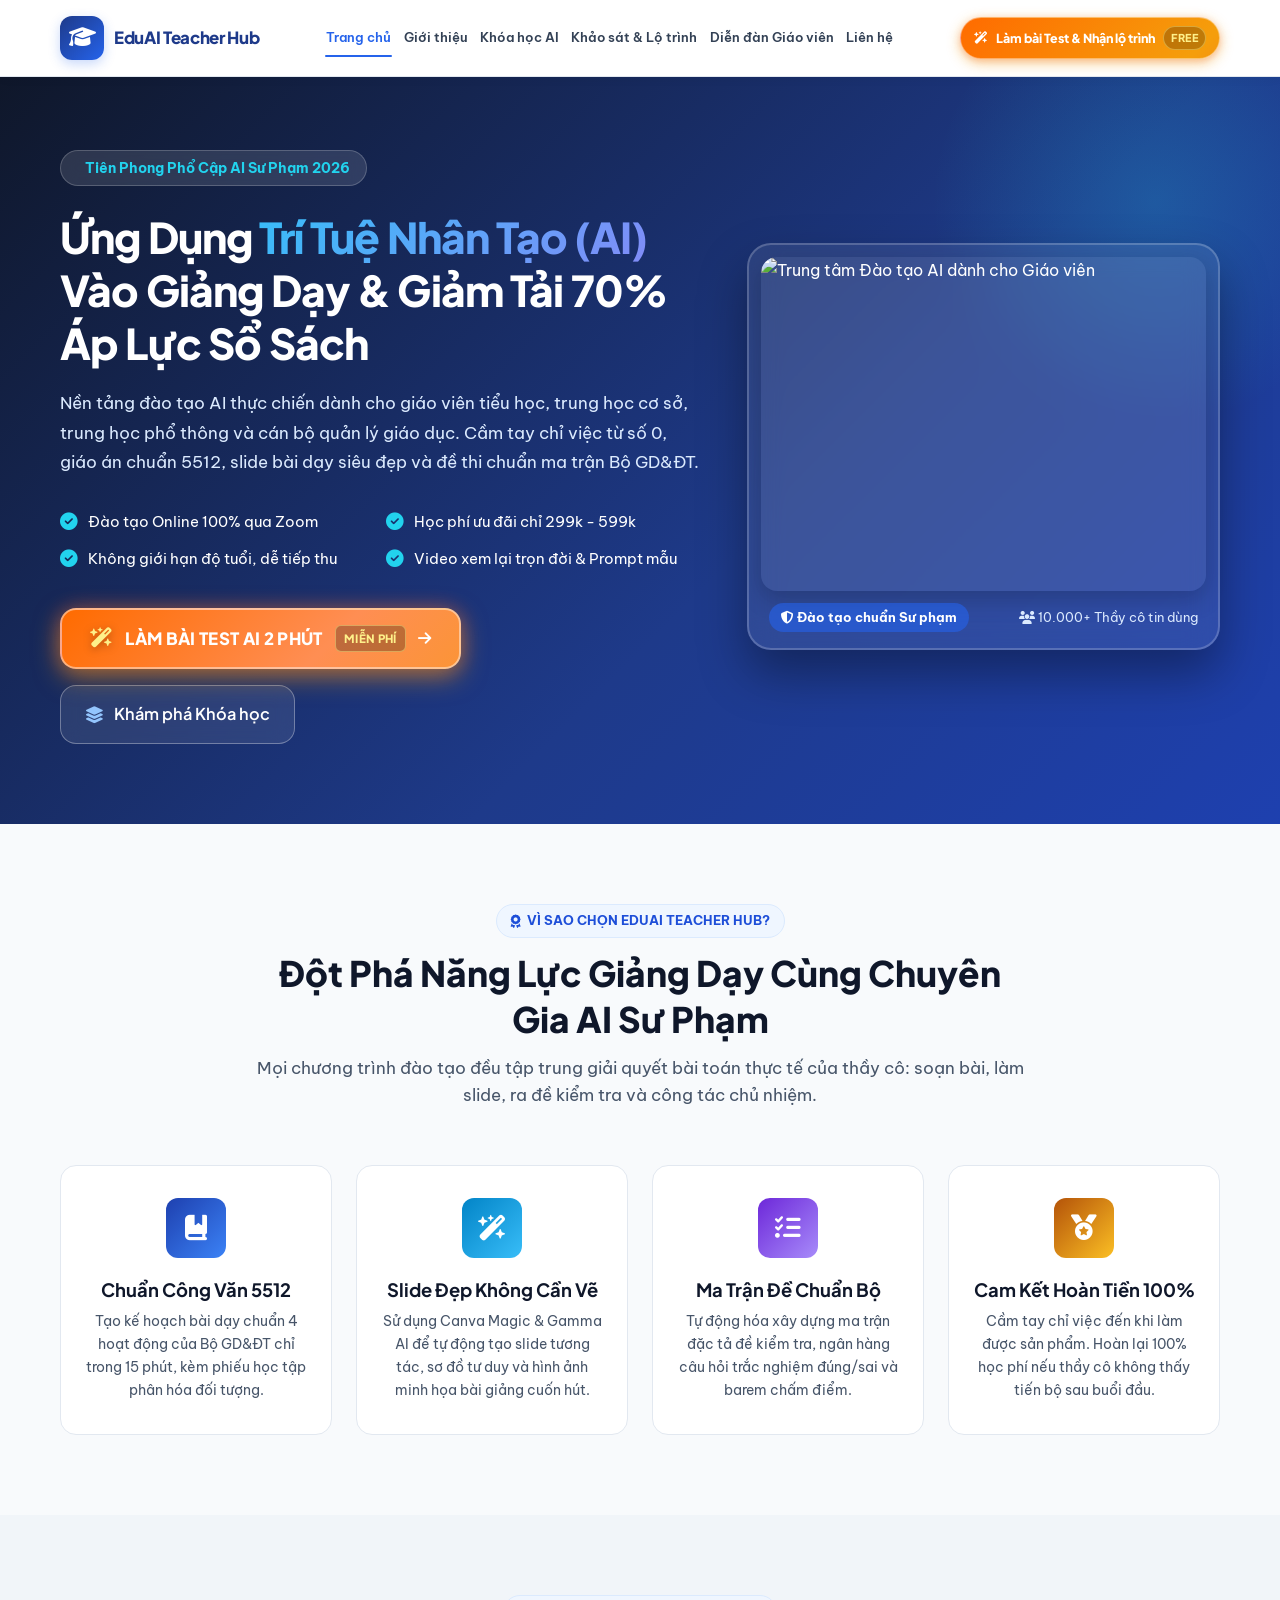
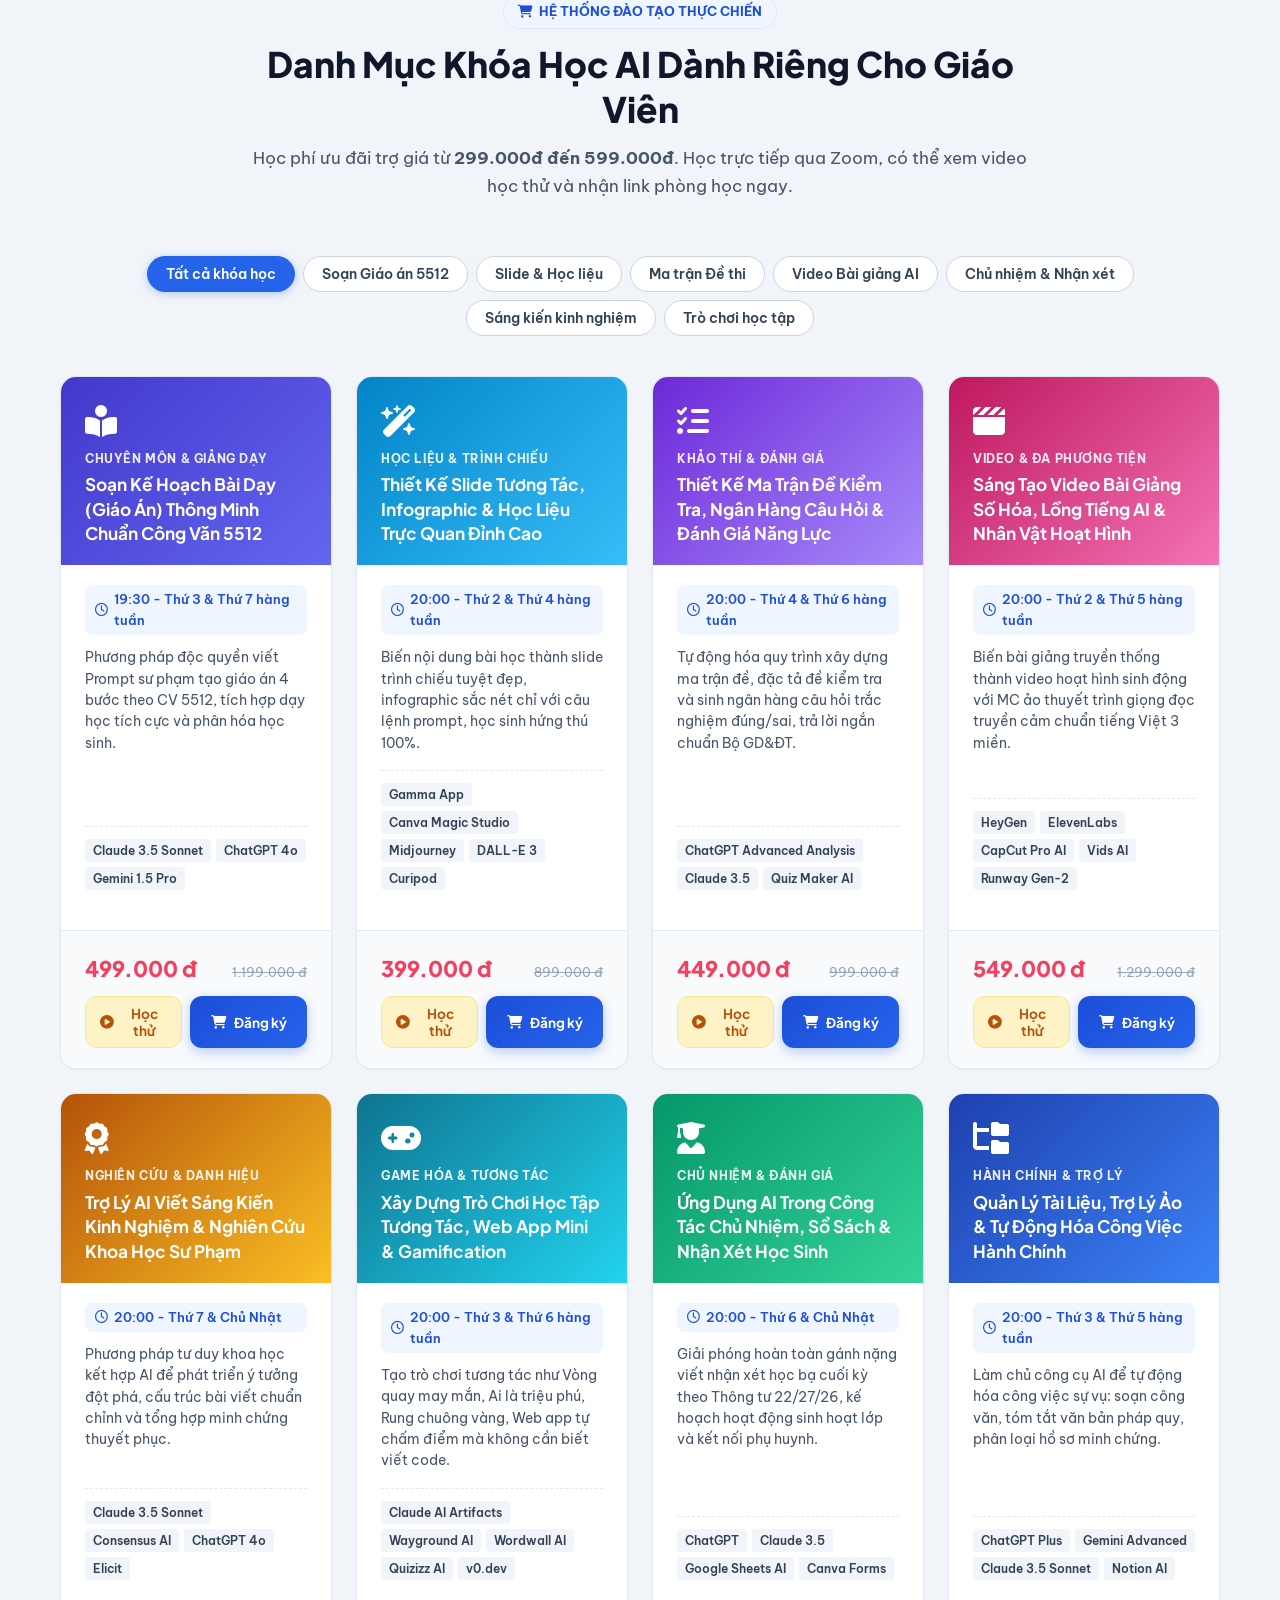
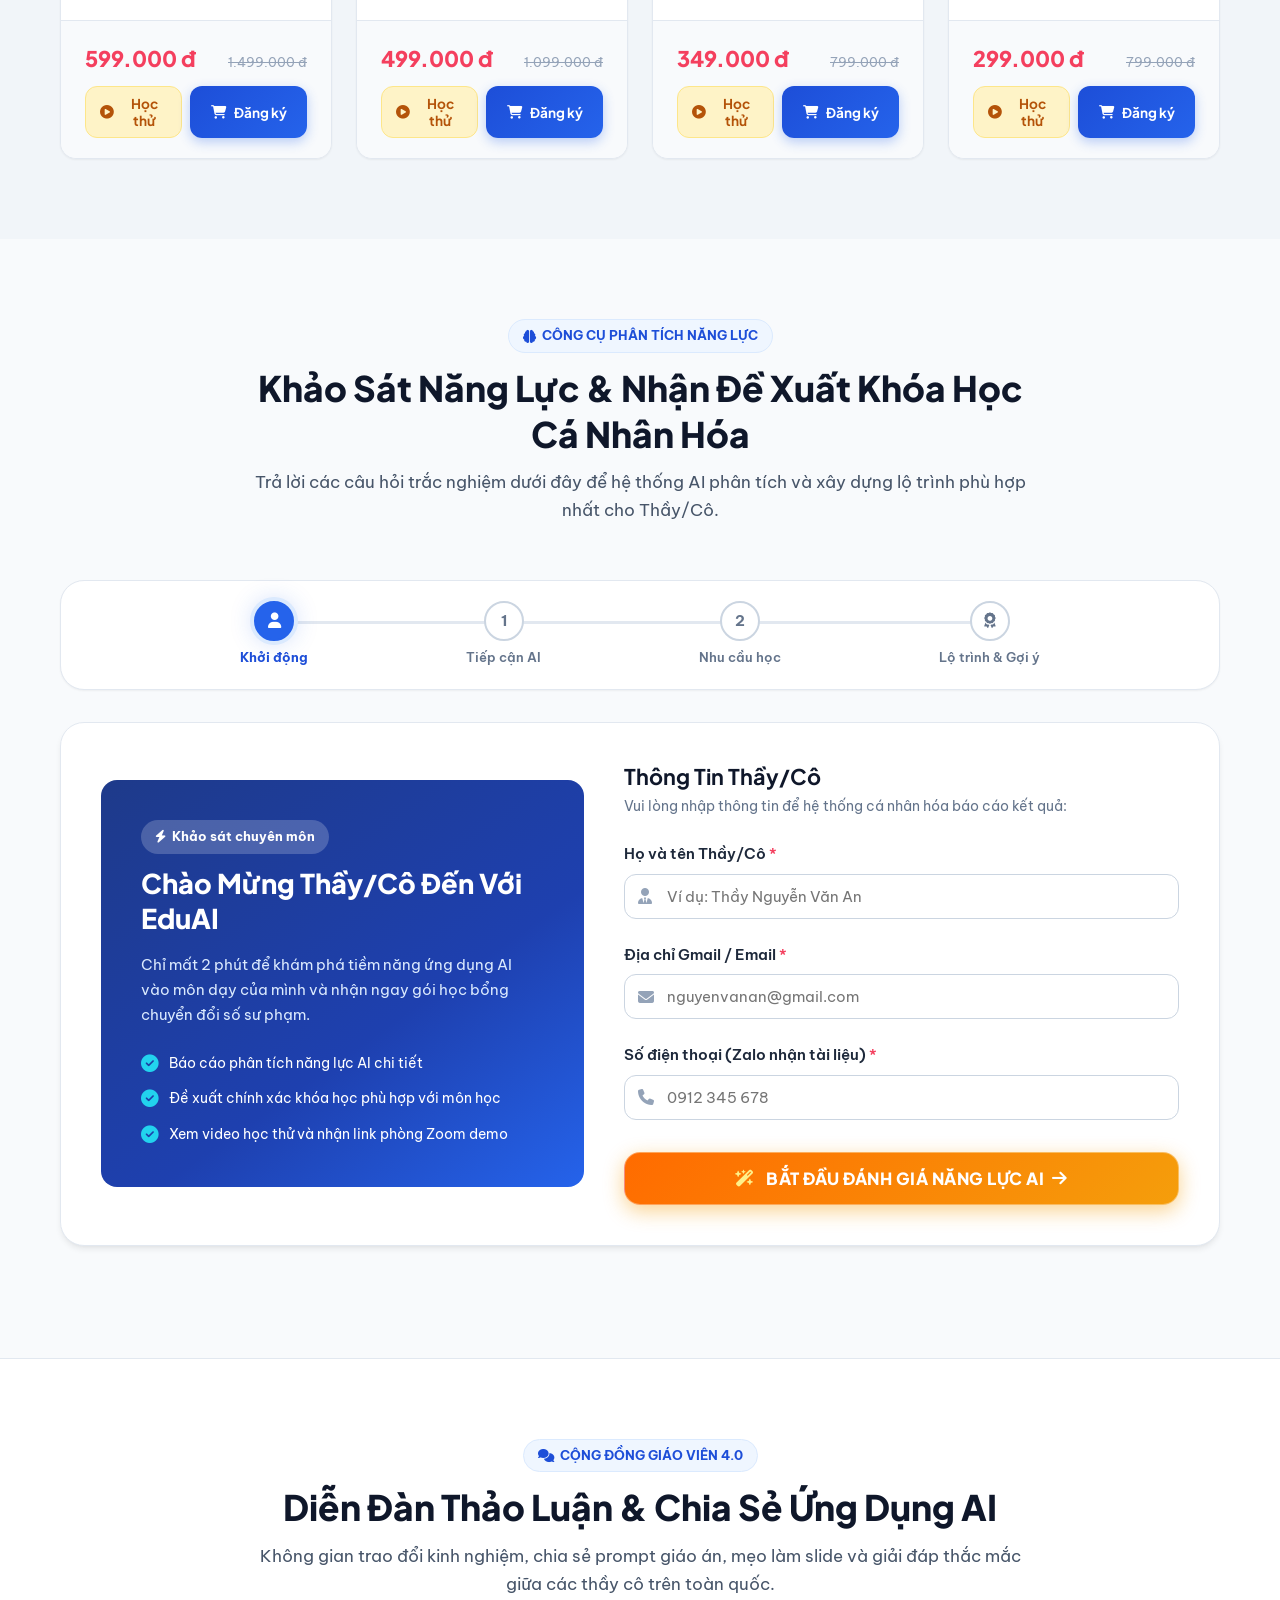
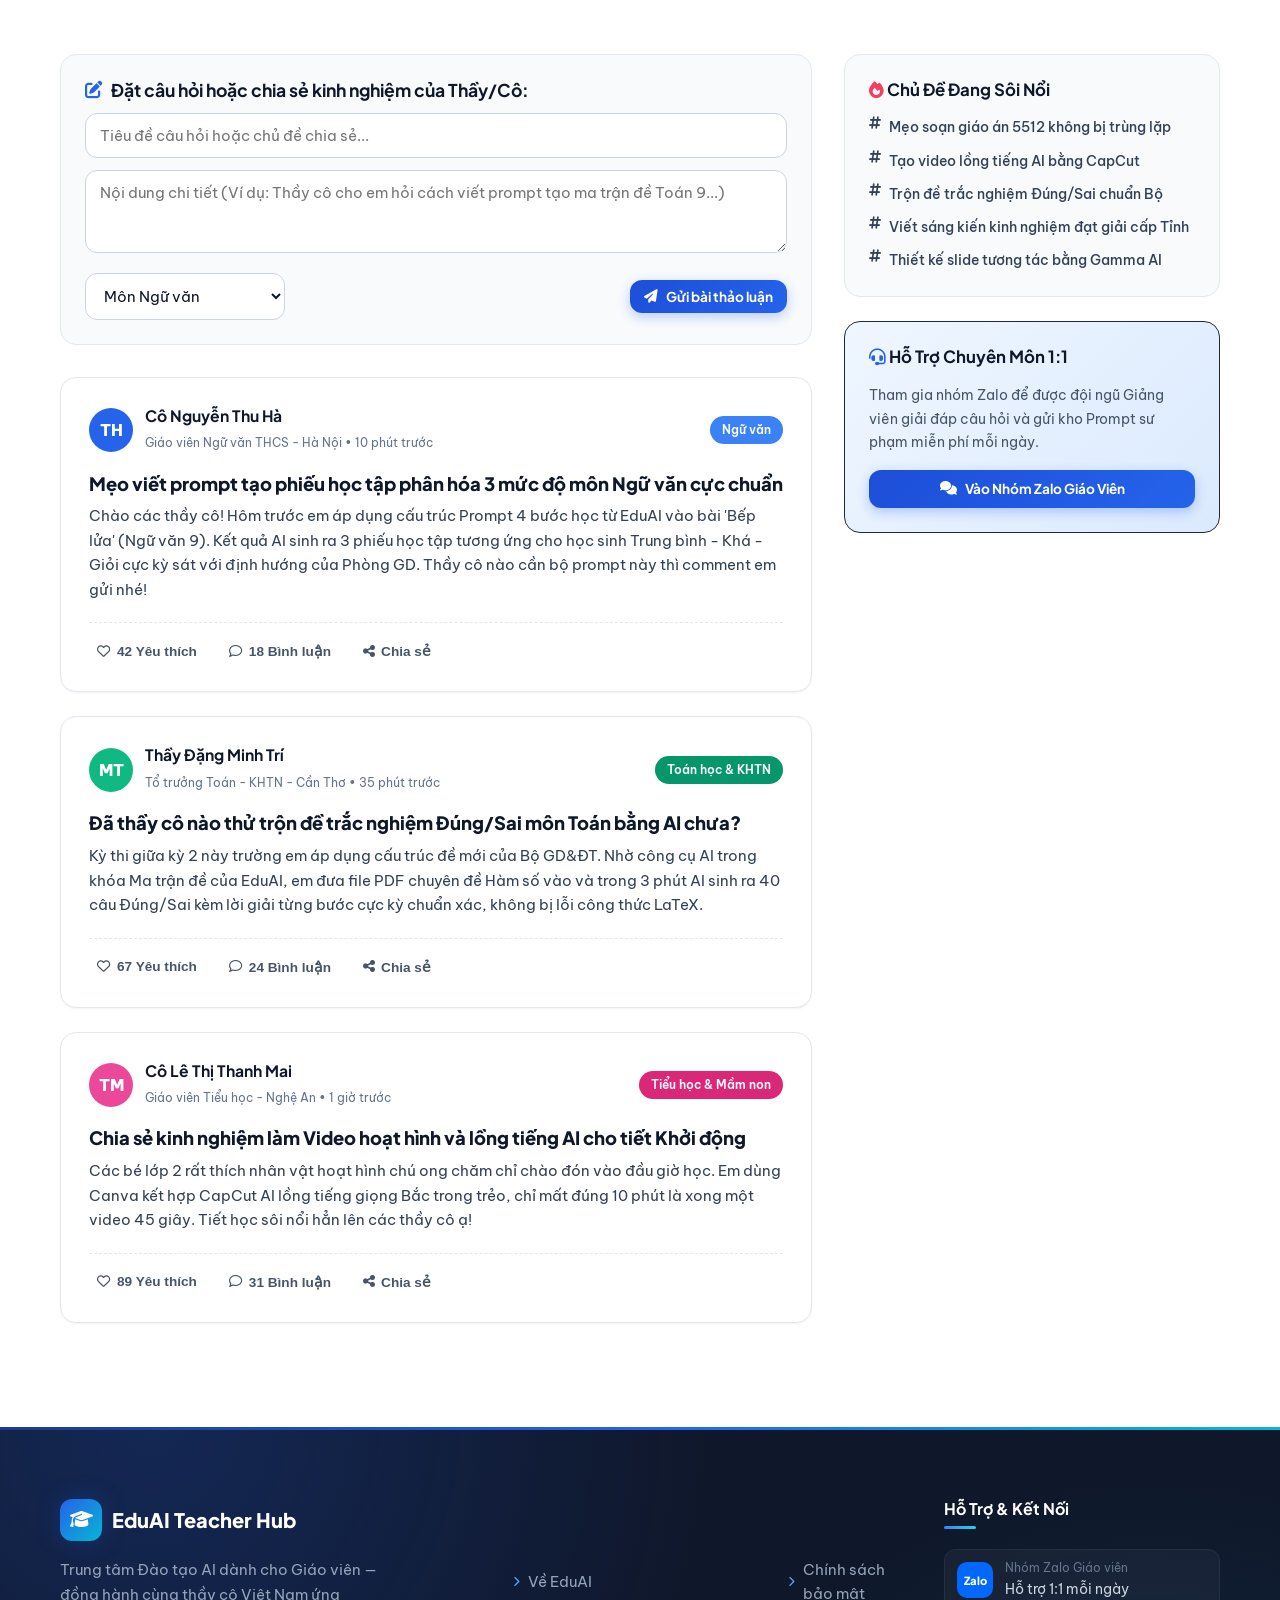
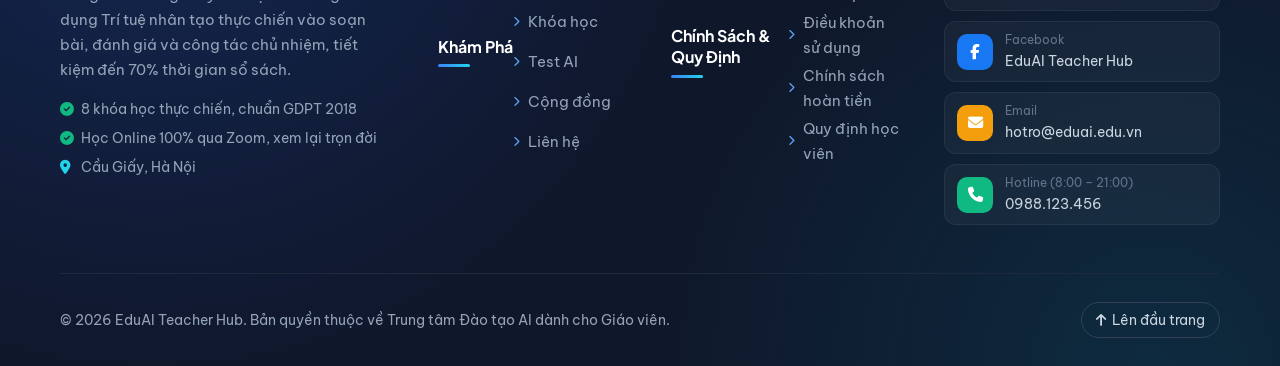
==== index.html @ 3894e141 "sua text" ====
<!DOCTYPE html>
<html lang="vi">
<head>
  <meta charset="UTF-8">
  <meta name="viewport" content="width=device-width, initial-scale=1.0">
  <title>EduAI Teacher Hub - Trung Tâm Đào Tạo AI Dành Cho Giáo Viên | Nền Tảng Sư Phạm Số</title>
  <meta name="description" content="Trung tâm đào tạo ứng dụng Trí tuệ nhân tạo (AI) thực chiến số 1 dành cho giáo viên Việt Nam. Đào tạo 100% Online, học phí ưu đãi 299k-599k, cầm tay chỉ việc từ con số 0.">
  
  <!-- Favicon -->
  <link rel="icon" href="data:image/svg+xml,<svg xmlns='http://www.w3.org/2000/svg' viewBox='0 0 100 100'><text y='.9em' font-size='90'>🎓</text></svg>">

  <!-- Google Fonts: Plus Jakarta Sans & Be Vietnam Pro (Chuẩn tiếng Việt 100%) -->
  <link rel="preconnect" href="https://fonts.googleapis.com">
  <link rel="preconnect" href="https://fonts.gstatic.com" crossorigin>
  <link href="https://fonts.googleapis.com/css2?family=Be+Vietnam+Pro:ital,wght@0,300;0,400;0,500;0,600;0,700;1,400&family=Plus+Jakarta+Sans:wght@500;600;700;800&display=swap" rel="stylesheet">

  <!-- Font Awesome 6 CDN Icons -->
  <link rel="stylesheet" href="https://cdnjs.cloudflare.com/ajax/libs/font-awesome/6.4.2/css/all.min.css">

  <!-- Master CSS -->
  <link rel="stylesheet" href="css/style.css">

  <!-- ==========================================================================
       TỐI ƯU HÓA TRỰC QUAN NÚT BẤM TEST AI & PHÂN CẤP THỊ GIÁC (VISUAL HIERARCHY)
       ========================================================================== -->
  <style>
    /* 1. Nút "Làm bài test & Nhận lộ trình" trên Header */
    .btn-test-ai-header {
      position: relative;
      background: linear-gradient(135deg, #FF6B00 0%, #F59E0B 45%, #EF4444 100%);
      background-size: 200% 200%;
      color: #FFFFFF !important;
      font-weight: 800;
      border-radius: var(--radius-full);
      padding: 9px 18px;
      font-size: 0.86rem;
      box-shadow: 0 4px 14px rgba(245, 158, 11, 0.45), 0 2px 6px rgba(239, 68, 68, 0.25);
      border: 1.5px solid rgba(255, 255, 255, 0.4);
      overflow: hidden;
      transition: all 0.3s cubic-bezier(0.16, 1, 0.3, 1);
      display: inline-flex;
      align-items: center;
      gap: 8px;
      text-decoration: none;
      animation: pulseGlowHeader 3s infinite ease-in-out;
      z-index: 1;
    }

    .btn-test-ai-header::before {
      content: '';
      position: absolute;
      top: 0;
      left: -120%;
      width: 60%;
      height: 100%;
      background: linear-gradient(90deg, transparent, rgba(255, 255, 255, 0.55), transparent);
      transform: skewX(-25deg);
      animation: shimmerSweep 3.2s infinite;
      pointer-events: none;
    }

    .btn-test-ai-header:hover {
      transform: translateY(-2px) scale(1.03);
      box-shadow: 0 6px 20px rgba(239, 68, 68, 0.55), 0 0 16px rgba(245, 158, 11, 0.6);
      color: #FFFFFF !important;
    }

    .btn-test-ai-header .header-badge-free {
      background: rgba(0, 0, 0, 0.22);
      color: #FEF08A;
      font-size: 0.68rem;
      font-weight: 800;
      padding: 2px 7px;
      border-radius: 999px;
      text-transform: uppercase;
      letter-spacing: 0.04em;
      border: 1px solid rgba(254, 240, 138, 0.4);
    }

    /* 2. NÚT TEST AI SIÊU NỔI BẬT TRÊN HERO (PRIMARY CTA SỐ 1) */
    .btn-test-ai-hero {
      position: relative;
      background: linear-gradient(135deg, #FF6B00 0%, #FF8E53 30%, #F59E0B 70%, #EF4444 100%);
      background-size: 220% 220%;
      animation: gradientFlow 4s ease infinite, pulseHeroGlow 2.4s infinite ease-in-out;
      color: #FFFFFF !important;
      font-size: 1.06rem;
      font-weight: 800;
      padding: 15px 28px;
      border-radius: var(--radius-lg);
      border: 2px solid rgba(255, 255, 255, 0.45);
      box-shadow: 0 8px 26px rgba(245, 158, 11, 0.52), 0 0 20px rgba(239, 68, 68, 0.35);
      display: inline-flex;
      align-items: center;
      gap: 12px;
      text-decoration: none;
      overflow: hidden;
      letter-spacing: 0.02em;
      transition: all 0.35s cubic-bezier(0.16, 1, 0.3, 1);
      z-index: 1;
    }

    .btn-test-ai-hero::before {
      content: '';
      position: absolute;
      top: 0;
      left: -130%;
      width: 70%;
      height: 100%;
      background: linear-gradient(90deg, transparent, rgba(255, 255, 255, 0.6), transparent);
      transform: skewX(-25deg);
      animation: shimmerSweep 2.8s infinite 0.4s;
      pointer-events: none;
    }

    .btn-test-ai-hero:hover {
      transform: translateY(-4px) scale(1.035);
      box-shadow: 0 14px 38px rgba(239, 68, 68, 0.65), 0 0 28px rgba(245, 158, 11, 0.75);
      border-color: #FFFFFF;
      color: #FFFFFF !important;
    }

    .btn-test-ai-hero .hero-sparkle-icon {
      font-size: 1.25rem;
      color: #FEF08A;
      filter: drop-shadow(0 2px 4px rgba(0, 0, 0, 0.3));
      animation: sparkleTwinkle 2.2s infinite ease-in-out;
    }

    .btn-test-ai-hero .hero-arrow-icon {
      font-size: 0.95rem;
      transition: transform 0.25s ease;
    }

    .btn-test-ai-hero:hover .hero-arrow-icon {
      transform: translateX(4px);
    }

    .btn-test-ai-hero .hero-pill-badge {
      background: rgba(0, 0, 0, 0.25);
      color: #FEF08A;
      font-size: 0.72rem;
      font-weight: 800;
      padding: 3px 8px;
      border-radius: 6px;
      border: 1px solid rgba(254, 240, 138, 0.45);
      letter-spacing: 0.03em;
      text-transform: uppercase;
    }

    /* 3. NÚT KHÓA HỌC TRÊN HERO (SECONDARY CTA - Dịu nhẹ, hài hòa, không lấn át Test AI) */
    .btn-courses-hero {
      background: rgba(255, 255, 255, 0.09);
      color: #FFFFFF !important;
      border: 1.5px solid rgba(255, 255, 255, 0.32);
      backdrop-filter: blur(10px);
      font-size: 1.02rem;
      font-weight: 600;
      padding: 15px 24px;
      border-radius: var(--radius-lg);
      display: inline-flex;
      align-items: center;
      gap: 10px;
      text-decoration: none;
      transition: all 0.25s ease;
    }

    .btn-courses-hero:hover {
      background: rgba(255, 255, 255, 0.2);
      border-color: rgba(255, 255, 255, 0.65);
      transform: translateY(-2px);
      color: #FFFFFF !important;
      box-shadow: 0 6px 18px rgba(0, 0, 0, 0.25);
    }

    .btn-courses-hero i {
      color: #93C5FD;
      font-size: 1.05rem;
    }

    /* 4. Nút Khởi Động Survey trong Màn 0 (Đồng bộ gradient rực rỡ) */
    #btn-start-survey {
      background: linear-gradient(135deg, #FF6B00 0%, #F59E0B 50%, #EF4444 100%);
      background-size: 200% 200%;
      border: 1.5px solid rgba(255, 255, 255, 0.35);
      color: #FFFFFF;
      font-weight: 800;
      letter-spacing: 0.03em;
      box-shadow: 0 6px 20px rgba(245, 158, 11, 0.45);
      transition: all 0.3s cubic-bezier(0.16, 1, 0.3, 1);
      position: relative;
      overflow: hidden;
    }

    #btn-start-survey:hover {
      transform: translateY(-3px);
      box-shadow: 0 10px 28px rgba(239, 68, 68, 0.55);
    }

    /* Keyframe Animations */
    @keyframes gradientFlow {
      0% { background-position: 0% 50%; }
      50% { background-position: 100% 50%; }
      100% { background-position: 0% 50%; }
    }

    @keyframes pulseHeroGlow {
      0%, 100% {
        box-shadow: 0 8px 26px rgba(245, 158, 11, 0.5), 0 0 0 0 rgba(245, 158, 11, 0.55);
      }
      50% {
        box-shadow: 0 12px 34px rgba(239, 68, 68, 0.68), 0 0 0 10px rgba(245, 158, 11, 0);
      }
    }

    @keyframes pulseGlowHeader {
      0%, 100% {
        box-shadow: 0 4px 14px rgba(245, 158, 11, 0.45);
      }
      50% {
        box-shadow: 0 4px 22px rgba(239, 68, 68, 0.65);
      }
    }

    @keyframes shimmerSweep {
      0% { left: -130%; }
      22%, 100% { left: 160%; }
    }

    @keyframes sparkleTwinkle {
      0%, 100% { transform: scale(1) rotate(0deg); opacity: 1; }
      50% { transform: scale(1.25) rotate(18deg); opacity: 0.88; }
    }

    /* Responsive cho Hero CTA trên thiết bị di động */
    @media (max-width: 768px) {
      .hero-cta-group {
        flex-direction: column;
        align-items: stretch;
        gap: 12px;
      }
      .btn-test-ai-hero, .btn-courses-hero {
        width: 100%;
        justify-content: center;
        padding: 14px 20px;
      }
    }
  </style>
</head>
<body>

  <!-- ==================== 1. STICKY HEADER ==================== -->
  <header class="main-header">
    <div class="container">
      <div class="header-inner">
        <a href="#hero" class="brand-logo">
          <div class="logo-icon">
            <i class="fa-solid fa-graduation-cap"></i>
          </div>
          <div class="brand-text">
            <h1>EduAI Teacher Hub</h1>
            <span>Trung tâm Đào tạo AI dành cho Giáo viên</span>
          </div>
        </a>

        <!-- Desktop Navigation Menu -->
        <nav>
          <ul class="nav-menu" id="nav-menu">
            <li><a href="#hero" class="nav-link active">Trang chủ</a></li>
            <li><a href="#about" class="nav-link">Giới thiệu</a></li>
            <li><a href="#courses" class="nav-link">Khóa học AI</a></li>
            <li><a href="#survey-section" class="nav-link">Khảo sát & Lộ trình</a></li>
            <li><a href="#forum" class="nav-link">Diễn đàn Giáo viên</a></li>
            <li><a href="#contact" class="nav-link">Liên hệ</a></li>
          </ul>
        </nav>

        <div class="header-actions">
          <!-- Nút Test AI Nổi Bật Trên Header -->
          <a href="#survey-section" class="btn btn-test-ai-header">
            <i class="fa-solid fa-wand-magic-sparkles"></i>
            <span>Làm bài Test & Nhận lộ trình</span>
            <span class="header-badge-free">Free</span>
          </a>
          <button class="mobile-menu-toggle" id="mobile-menu-toggle" aria-label="Toggle menu">
            <i class="fa-solid fa-bars"></i>
          </button>
        </div>
      </div>
    </div>
  </header>

  <!-- ==================== 2. HERO SECTION (VỚI NÚT TEST AI NỔI BẬT ƯU TIÊN SỐ 1) ==================== -->
  <section class="hero-section" id="hero">
    <div class="container">
      <div class="hero-grid">
        <!-- Cột trái: Headline, Điểm cộng & CTA -->
        <div class="hero-content">
          <div class="hero-badge">
            <i class="fa-solid fa-sparkles"></i> Tiên Phong Phổ Cập AI Sư Phạm 2026
          </div>
          <h1 class="hero-title">
            Ứng Dụng <span class="highlight">Trí Tuệ Nhân Tạo (AI)</span> Vào Giảng Dạy & Giảm Tải 70% Áp Lực Sổ Sách
          </h1>
          <p class="hero-desc">
            Nền tảng đào tạo AI thực chiến dành cho giáo viên tiểu học, trung học cơ sở, trung học phổ thông và cán bộ quản lý giáo dục. Cầm tay chỉ việc từ số 0, giáo án chuẩn 5512, slide bài dạy siêu đẹp và đề thi chuẩn ma trận Bộ GD&ĐT.
          </p>

          <div class="hero-usp-list">
            <div class="hero-usp-item">
              <i class="fa-solid fa-circle-check"></i>
              <span>Đào tạo Online 100% qua Zoom</span>
            </div>
            <div class="hero-usp-item">
              <i class="fa-solid fa-circle-check"></i>
              <span>Học phí ưu đãi chỉ 299k - 599k</span>
            </div>
            <div class="hero-usp-item">
              <i class="fa-solid fa-circle-check"></i>
              <span>Không giới hạn độ tuổi, dễ tiếp thu</span>
            </div>
            <div class="hero-usp-item">
              <i class="fa-solid fa-circle-check"></i>
              <span>Video xem lại trọn đời & Prompt mẫu</span>
            </div>
          </div>

          <!-- NHÓM NÚT BẤM CTA: NÚT TEST AI ĐỨNG ĐẦU & NỔI BẬT VƯỢT TRỘI -->
          <div class="hero-cta-group">
            <a href="#survey-section" class="btn btn-test-ai-hero btn-lg">
              <i class="fa-solid fa-wand-magic-sparkles hero-sparkle-icon"></i>
              <span>LÀM BÀI TEST AI 2 PHÚT</span>
              <span class="hero-pill-badge">Miễn phí</span>
              <i class="fa-solid fa-arrow-right hero-arrow-icon"></i>
            </a>
            <a href="#courses" class="btn btn-courses-hero btn-lg">
              <i class="fa-solid fa-layer-group"></i> Khám phá Khóa học
            </a>
          </div>
        </div>

        <!-- Cột phải: Banner Chính Thức Của Trung Tâm -->
        <div class="hero-banner-frame">
          <img src="https://cdn.upanhlaylink.com/i/tWin7nsT.jpg" alt="Trung tâm Đào tạo AI dành cho Giáo viên" class="hero-official-img" loading="eager" decoding="async">
          <div class="hero-banner-caption">
            <span class="banner-pill"><i class="fa-solid fa-shield-halved"></i> Đào tạo chuẩn Sư phạm</span>
            <span style="font-size:0.82rem; color:var(--primary-100);"><i class="fa-solid fa-users"></i> 10.000+ Thầy cô tin dùng</span>
          </div>
        </div>
      </div>
    </div>
  </section>

  <!-- ==================== 3. VỀ TRUNG TÂM (ABOUT SECTION) ==================== -->
  <section class="section-padding" id="about">
    <div class="container">
      <div class="section-intro">
        <span class="section-badge"><i class="fa-solid fa-award"></i> Vì sao chọn EduAI Teacher Hub?</span>
        <h2 class="section-title">Đột Phá Năng Lực Giảng Dạy Cùng Chuyên Gia AI Sư Phạm</h2>
        <p class="section-desc">Mọi chương trình đào tạo đều tập trung giải quyết bài toán thực tế của thầy cô: soạn bài, làm slide, ra đề kiểm tra và công tác chủ nhiệm.</p>
      </div>

      <div class="features-grid">
        <div class="feature-card">
          <div class="feature-icon-wrap" style="background: linear-gradient(135deg, #1E40AF, #3B82F6);">
            <i class="fa-solid fa-book-bookmark"></i>
          </div>
          <h4>Chuẩn Công Văn 5512</h4>
          <p>Tạo kế hoạch bài dạy chuẩn 4 hoạt động của Bộ GD&ĐT chỉ trong 15 phút, kèm phiếu học tập phân hóa đối tượng.</p>
        </div>

        <div class="feature-card">
          <div class="feature-icon-wrap" style="background: linear-gradient(135deg, #0284C7, #38BDF8);">
            <i class="fa-solid fa-wand-magic-sparkles"></i>
          </div>
          <h4>Slide Đẹp Không Cần Vẽ</h4>
          <p>Sử dụng Canva Magic & Gamma AI để tự động tạo slide tương tác, sơ đồ tư duy và hình ảnh minh họa bài giảng cuốn hút.</p>
        </div>

        <div class="feature-card">
          <div class="feature-icon-wrap" style="background: linear-gradient(135deg, #6D28D9, #A78BFA);">
            <i class="fa-solid fa-list-check"></i>
          </div>
          <h4>Ma Trận Đề Chuẩn Bộ</h4>
          <p>Tự động hóa xây dựng ma trận đặc tả đề kiểm tra, ngân hàng câu hỏi trắc nghiệm đúng/sai và barem chấm điểm.</p>
        </div>

        <div class="feature-card">
          <div class="feature-icon-wrap" style="background: linear-gradient(135deg, #B45309, #FBBF24);">
            <i class="fa-solid fa-medal"></i>
          </div>
          <h4>Cam Kết Hoàn Tiền 100%</h4>
          <p>Cầm tay chỉ việc đến khi làm được sản phẩm. Hoàn lại 100% học phí nếu thầy cô không thấy tiến bộ sau buổi đầu.</p>
        </div>
      </div>
    </div>
  </section>

  <!-- ==================== 4. SHOWCASE KHÓA HỌC (KHÔNG CÓ SỐ THỨ TỰ) ==================== -->
  <section class="section-padding courses-section" id="courses">
    <div class="container">
      <div class="section-intro">
        <span class="section-badge"><i class="fa-solid fa-cart-shopping"></i> Hệ Thống Đào Tạo Thực Chiến</span>
        <h2 class="section-title">Danh Mục Khóa Học AI Dành Riêng Cho Giáo Viên</h2>
        <p class="section-desc">Học phí ưu đãi trợ giá từ <strong>299.000đ đến 599.000đ</strong>. Học trực tiếp qua Zoom, có thể xem video học thử và nhận link phòng học ngay.</p>
      </div>

      <!-- Category Filter Pills -->
      <div class="course-filter-bar">
        <button class="filter-btn active" data-filter="all">Tất cả khóa học</button>
        <button class="filter-btn" data-filter="giao_an">Soạn Giáo án 5512</button>
        <button class="filter-btn" data-filter="slide_hoclieu">Slide & Học liệu</button>
        <button class="filter-btn" data-filter="khao_thi">Ma trận Đề thi</button>
        <button class="filter-btn" data-filter="video_ai">Video Bài giảng AI</button>
        <button class="filter-btn" data-filter="chu_nhiem">Chủ nhiệm & Nhận xét</button>
        <button class="filter-btn" data-filter="skkn">Sáng kiến kinh nghiệm</button>
        <button class="filter-btn" data-filter="game_app">Trò chơi học tập</button>
      </div>

      <!-- Course Cards Grid (Rendered by app.js) -->
      <div class="courses-ecom-grid" id="ecom-courses-grid"></div>
    </div>
  </section>

  <!-- ==================== 5. KHẢO SÁT & ĐỀ XUẤT KHÓA HỌC ==================== -->
  <section class="section-padding survey-wrapper-section" id="survey-section">
    <div class="container">
      <div class="section-intro">
        <span class="section-badge"><i class="fa-solid fa-brain"></i> Công cụ Phân tích Năng lực</span>
        <h2 class="section-title">Khảo Sát Năng Lực & Nhận Đề Xuất Khóa Học Cá Nhân Hóa</h2>
        <p class="section-desc">Trả lời các câu hỏi trắc nghiệm dưới đây để hệ thống AI phân tích và xây dựng lộ trình phù hợp nhất cho Thầy/Cô.</p>
      </div>

      <!-- Stepper Progress Bar -->
      <div class="stepper-section" id="stepper-section">
        <div class="stepper-wrapper">
          <div class="stepper-progress-fill" id="stepper-fill"></div>

          <div class="step-item active" data-step="0">
            <div class="step-circle"><i class="fa-solid fa-user"></i></div>
            <div class="step-title">Khởi động</div>
          </div>

          <div class="step-item" data-step="1">
            <div class="step-circle">1</div>
            <div class="step-title">Tiếp cận AI</div>
          </div>

          <div class="step-item" data-step="2">
            <div class="step-circle">2</div>
            <div class="step-title">Nhu cầu học</div>
          </div>

          <div class="step-item" data-step="3">
            <div class="step-circle"><i class="fa-solid fa-award"></i></div>
            <div class="step-title">Lộ trình & Gợi ý</div>
          </div>
        </div>
      </div>

      <!-- MÀN 0: NHẬP THÔNG TIN BAN ĐẦU -->
      <div class="screen-panel active" id="panel-step-0">
        <div class="flow-card">
          <div class="onboarding-grid">
            <div class="onboarding-intro">
              <div class="card-header-badge" style="background: rgba(255,255,255,0.2); color: #fff; border:none;">
                <i class="fa-solid fa-bolt"></i> Khảo sát chuyên môn
              </div>
              <h2>Chào Mừng Thầy/Cô Đến Với EduAI</h2>
              <p>Chỉ mất 2 phút để khám phá tiềm năng ứng dụng AI vào môn dạy của mình và nhận ngay gói học bổng chuyển đổi số sư phạm.</p>
              
              <ul class="benefit-list">
                <li class="benefit-item">
                  <i class="fa-solid fa-circle-check"></i>
                  <span>Báo cáo phân tích năng lực AI chi tiết</span>
                </li>
                <li class="benefit-item">
                  <i class="fa-solid fa-circle-check"></i>
                  <span>Đề xuất chính xác khóa học phù hợp với môn học</span>
                </li>
                <li class="benefit-item">
                  <i class="fa-solid fa-circle-check"></i>
                  <span>Xem video học thử và nhận link phòng Zoom demo</span>
                </li>
              </ul>
            </div>

            <div class="onboarding-form-wrapper">
              <div style="margin-bottom: 1.5rem;">
                <h3 style="font-size: 1.35rem; margin-bottom: 4px;">Thông Tin Thầy/Cô</h3>
                <p style="font-size: 0.9rem; color: var(--slate-500);">Vui lòng nhập thông tin để hệ thống cá nhân hóa báo cáo kết quả:</p>
              </div>

              <form id="login-form" novalidate>
                <div class="form-group">
                  <label class="form-label" for="input-fullname">Họ và tên Thầy/Cô <span class="required">*</span></label>
                  <div class="input-with-icon">
                    <input type="text" id="input-fullname" class="form-control" placeholder="Ví dụ: Thầy Nguyễn Văn An" required>
                    <i class="fa-solid fa-user-tie"></i>
                  </div>
                  <div class="form-error-text"></div>
                </div>

                <div class="form-group">
                  <label class="form-label" for="input-email">Địa chỉ Gmail / Email <span class="required">*</span></label>
                  <div class="input-with-icon">
                    <input type="email" id="input-email" class="form-control" placeholder="nguyenvanan@gmail.com" required>
                    <i class="fa-solid fa-envelope"></i>
                  </div>
                  <div class="form-error-text"></div>
                </div>

                <div class="form-group">
                  <label class="form-label" for="input-phone">Số điện thoại (Zalo nhận tài liệu) <span class="required">*</span></label>
                  <div class="input-with-icon">
                    <input type="tel" id="input-phone" class="form-control" placeholder="0912 345 678" required>
                    <i class="fa-solid fa-phone"></i>
                  </div>
                  <div class="form-error-text"></div>
                </div>

                <div style="margin-top: 2rem;">
                  <button type="submit" class="btn btn-primary btn-lg btn-block" id="btn-start-survey">
                    <i class="fa-solid fa-wand-magic-sparkles" style="color:#FEF08A; margin-right:4px;"></i>
                    <span>BẮT ĐẦU ĐÁNH GIÁ NĂNG LỰC AI</span>
                    <i class="fa-solid fa-arrow-right"></i>
                  </button>
                </div>
              </form>
            </div>
          </div>
        </div>
      </div>

      <!-- MÀN 1: THÔNG TIN & MỨC ĐỘ TIẾP CẬN AI -->
      <div class="screen-panel" id="panel-step-1">
        <div class="flow-card">
          <div class="card-header-banner">
            <span class="card-header-badge"><i class="fa-solid fa-clipboard-check"></i> Bước 1 / 2</span>
            <h2 class="card-title">Thông Tin Chuyên Môn & Mức Độ Tiếp Cận AI</h2>
            <p class="card-subtitle">Hãy chia sẻ thông tin giảng dạy thực tế để chúng tôi gợi ý giải pháp AI tối ưu nhất cho Thầy/Cô.</p>
          </div>

          <form id="step-1-form">
            <div id="step-1-questions-container"></div>

            <div class="flow-actions">
              <button type="button" class="btn btn-secondary" id="btn-back-to-step0">
                <i class="fa-solid fa-arrow-left"></i> Quay lại
              </button>
              <div style="display:flex; gap:10px;">
                <button type="button" class="btn btn-outline" id="btn-reset-survey" style="border-color:var(--rose-500); color:var(--rose-600);">
                  <i class="fa-solid fa-trash-can"></i> Xóa & Làm lại
                </button>
                <button type="submit" class="btn btn-primary btn-lg" id="btn-next-to-step2">
                  <span>TIẾP TỤC BƯỚC 2</span>
                  <i class="fa-solid fa-arrow-right"></i>
                </button>
              </div>
            </div>
          </form>
        </div>
      </div>

      <!-- MÀN 2: NHU CẦU HỌC AI (ĐỔI TÊN NÚT BẤM CUỐI) -->
      <div class="screen-panel" id="panel-step-2">
        <div class="flow-card">
          <div class="card-header-banner">
            <span class="card-header-badge"><i class="fa-solid fa-bullseye"></i> Bước 2 / 2</span>
            <h2 class="card-title">Nhu Cầu Đào Tạo & Mong Muốn Ứng Dụng AI</h2>
            <p class="card-subtitle">Thầy/Cô đang tìm kiếm điều gì để giảm tải áp lực và đột phá chất lượng giảng dạy?</p>
          </div>

          <form id="step-2-form">
            <div id="step-2-questions-container"></div>

            <div class="flow-actions">
              <button type="button" class="btn btn-secondary" id="btn-back-to-step1">
                <i class="fa-solid fa-arrow-left"></i> Quay lại Bước 1
              </button>
              <button type="submit" class="btn btn-success btn-lg" id="btn-submit-survey">
                <i class="fa-solid fa-paper-plane"></i>
                <span>Gửi đi và nhận lộ trình khóa học phù hợp</span>
              </button>
            </div>
          </form>
        </div>
      </div>

      <!-- MÀN 3: BÁO CÁO NĂNG LỰC & ĐỀ XUẤT KHÓA HỌC THÔNG MINH -->
      <div class="screen-panel" id="panel-step-3">
        <div id="result-profile-card"></div>

        <div class="section-intro" style="margin-bottom: 2rem; text-align: left;">
          <span class="section-badge" style="background: var(--amber-100); color: var(--amber-600);"><i class="fa-solid fa-star"></i> Kết quả phân tích</span>
          <h3 style="font-size: 1.6rem; color: var(--primary-900);">Khóa Học Được Đề Xuất Riêng Cho Thầy/Cô</h3>
        </div>

        <div class="top-recommendations-grid" id="top-recommendations-container"></div>
      </div>

    </div>
  </section>

  <!-- ==================== 6. DIỄN ĐÀN THẢO LUẬN GIÁO VIÊN (COMMUNITY FORUM) ==================== -->
  <section class="section-padding forum-section" id="forum">
    <div class="container">
      <div class="section-intro">
        <span class="section-badge"><i class="fa-solid fa-comments"></i> Cộng Đồng Giáo Viên 4.0</span>
        <h2 class="section-title">Diễn Đàn Thảo Luận & Chia Sẻ Ứng Dụng AI</h2>
        <p class="section-desc">Không gian trao đổi kinh nghiệm, chia sẻ prompt giáo án, mẹo làm slide và giải đáp thắc mắc giữa các thầy cô trên toàn quốc.</p>
      </div>

      <div class="forum-layout-grid">
        <!-- Cột trái: Khung gửi câu hỏi & Danh sách bài thảo luận -->
        <div class="forum-main-feed">
          <!-- Form đăng câu hỏi thảo luận nhanh -->
          <div class="forum-create-box">
            <h4><i class="fa-solid fa-pen-to-square" style="color:var(--primary-600);"></i> Đặt câu hỏi hoặc chia sẻ kinh nghiệm của Thầy/Cô:</h4>
            <form id="forum-create-form">
              <div class="form-group" style="margin-bottom:0.75rem;">
                <input type="text" id="forum-input-title" class="form-control" style="padding-left:14px;" placeholder="Tiêu đề câu hỏi hoặc chủ đề chia sẻ..." required>
              </div>
              <div class="form-group" style="margin-bottom:0.75rem;">
                <textarea id="forum-input-content" class="form-control" rows="3" style="padding-left:14px;" placeholder="Nội dung chi tiết (Ví dụ: Thầy cô cho em hỏi cách viết prompt tạo ma trận đề Toán 9...)" required></textarea>
              </div>
              <div style="display:flex; justify-content:space-between; align-items:center;">
                <select id="forum-input-subject" class="form-control form-select" style="width:200px; padding-left:14px;">
                  <option value="Ngữ văn">Môn Ngữ văn</option>
                  <option value="Toán học & KHTN">Toán học & KHTN</option>
                  <option value="Tiếng Anh">Môn Tiếng Anh</option>
                  <option value="Tiểu học & Mầm non">Tiểu học & Mầm non</option>
                  <option value="Chủ nhiệm & Sổ sách">Chủ nhiệm & Sổ sách</option>
                  <option value="Sáng kiến kinh nghiệm">Sáng kiến kinh nghiệm</option>
                </select>
                <button type="submit" class="btn btn-primary btn-sm">
                  <i class="fa-solid fa-paper-plane"></i> Gửi bài thảo luận
                </button>
              </div>
            </form>
          </div>

          <!-- Danh sách bài thảo luận (Rendered by app.js) -->
          <div id="forum-posts-list"></div>
        </div>

        <!-- Cột phải: Chủ đề nóng & Nhóm hỗ trợ -->
        <div class="forum-sidebar">
          <div class="forum-sidebar-card">
            <h4><i class="fa-solid fa-fire" style="color:var(--rose-500);"></i> Chủ Đề Đang Sôi Nổi</h4>
            <ul class="hot-topic-list">
              <li class="hot-topic-item">
                <a href="#forum"><i class="fa-solid fa-hashtag"></i> <span>Mẹo soạn giáo án 5512 không bị trùng lặp</span></a>
              </li>
              <li class="hot-topic-item">
                <a href="#forum"><i class="fa-solid fa-hashtag"></i> <span>Tạo video lồng tiếng AI bằng CapCut</span></a>
              </li>
              <li class="hot-topic-item">
                <a href="#forum"><i class="fa-solid fa-hashtag"></i> <span>Trộn đề trắc nghiệm Đúng/Sai chuẩn Bộ</span></a>
              </li>
              <li class="hot-topic-item">
                <a href="#forum"><i class="fa-solid fa-hashtag"></i> <span>Viết sáng kiến kinh nghiệm đạt giải cấp Tỉnh</span></a>
              </li>
              <li class="hot-topic-item">
                <a href="#forum"><i class="fa-solid fa-hashtag"></i> <span>Thiết kế slide tương tác bằng Gamma AI</span></a>
              </li>
            </ul>
          </div>

          <div class="forum-sidebar-card" style="background: linear-gradient(135deg, #EFF6FF, #DBEAFE); border-color: var(--primary-200);">
            <h4><i class="fa-solid fa-headset" style="color:var(--primary-600);"></i> Hỗ Trợ Chuyên Môn 1:1</h4>
            <p style="font-size:0.88rem; color:var(--slate-600); margin-bottom:1rem;">
              Tham gia nhóm Zalo để được đội ngũ Giảng viên giải đáp câu hỏi và gửi kho Prompt sư phạm miễn phí mỗi ngày.
            </p>
            <a href="https://zalo.me/g/eduai_teacher" target="_blank" class="btn btn-primary btn-block btn-sm">
              <i class="fa-solid fa-comments"></i> Vào Nhóm Zalo Giáo Viên
            </a>
          </div>
        </div>
      </div>
    </div>
  </section>

  <!-- ==================== MODAL VIDEO HỌC THỬ (VỚI NÚT "X" ĐỎ NỔI BẬT) ==================== -->
  <div class="modal-backdrop" id="trial-video-modal">
    <div class="video-modal-box">
      <div class="video-modal-header">
        <div class="video-modal-title" id="video-modal-title-text">
          <i class="fa-solid fa-circle-play"></i> Video Trải Nghiệm Bài Giảng AI
        </div>
        <!-- Dấu X màu đỏ/trắng nổi bật ở góc trên bên phải -->
        <button class="video-modal-close-btn" id="video-modal-close-btn" title="Đóng video">&times;</button>
      </div>

      <div class="video-player-container">
        <video id="trial-video-player" class="video-player-frame" controls playsinline>
          <source src="https://www.w3schools.com/html/mov_bbb.mp4" type="video/mp4">
          Trình duyệt của bạn không hỗ trợ phát video HTML5.
        </video>
        <div style="margin-top:1rem; display:flex; justify-content:space-between; align-items:center;">
          <span style="font-size:0.85rem; color:#94A3B8;">
            <i class="fa-solid fa-chalkboard-user"></i> Trích đoạn thực hành trực tiếp từ lớp học Zoom
          </span>
          <button class="btn btn-primary btn-sm" onclick="document.getElementById('trial-video-modal').classList.remove('active'); document.getElementById('checkout-modal').classList.add('active');">
            <i class="fa-solid fa-cart-shopping"></i> Đăng ký khóa này ngay
          </button>
        </div>
      </div>
    </div>
  </div>

  <!-- ==================== MODAL CHECKOUT VIETQR & ZOOM CLASSROOM ==================== -->
  <div class="modal-backdrop" id="checkout-modal">
    <div class="modal-box">
      <div class="modal-header">
        <h3><i class="fa-solid fa-graduation-cap" style="color:var(--primary-600); margin-right:8px;"></i> Đăng Ký Khóa Học & Nhận Link Zoom</h3>
        <button class="modal-close-btn" id="modal-close-btn">&times;</button>
      </div>

      <div class="modal-body">
        <!-- View 1: Checkout QR Thanh toán -->
        <div id="modal-checkout-view"></div>

        <!-- View 2: Success & Cấp Link Zoom Trực Tiếp -->
        <div id="modal-success-view" style="display:none;"></div>
      </div>
    </div>
  </div>

  <!-- Toast Notification Container -->
  <div class="toast-container" id="toast-container"></div>

  <!-- ==================== MODAL CHÍNH SÁCH & QUY ĐỊNH (MỞ TỪ FOOTER) ==================== -->
  <div class="modal-backdrop" id="policy-modal" role="dialog" aria-modal="true" aria-labelledby="policy-modal-title">
    <div class="modal-box policy-modal-box">
      <div class="modal-header">
        <h3 id="policy-modal-title"><i class="fa-solid fa-scale-balanced" style="color:var(--primary-600); margin-right:8px;"></i> Chính sách</h3>
        <button class="modal-close-btn" id="policy-modal-close-btn" aria-label="Đóng">&times;</button>
      </div>
      <div class="modal-body policy-modal-body" id="policy-modal-body"></div>
    </div>
  </div>

  <!-- ==================== FOOTER ==================== -->
  <footer class="main-footer" id="contact">
    <div class="container">
      <div class="footer-grid">
        <!-- Cột 1: Về EduAI & Giới thiệu -->
        <div class="footer-brand">
          <a href="#hero" class="footer-logo">
            <span class="footer-logo-icon"><i class="fa-solid fa-graduation-cap"></i></span>
            <span class="footer-logo-text">EduAI Teacher Hub</span>
          </a>
          <p>
            Trung tâm Đào tạo AI dành cho Giáo viên — đồng hành cùng thầy cô Việt Nam ứng dụng Trí tuệ nhân tạo thực chiến vào soạn bài, đánh giá và công tác chủ nhiệm, tiết kiệm đến 70% thời gian sổ sách.
          </p>
          <ul class="footer-highlights">
            <li><i class="fa-solid fa-circle-check"></i> 8 khóa học thực chiến, chuẩn GDPT 2018</li>
            <li><i class="fa-solid fa-circle-check"></i> Học Online 100% qua Zoom, xem lại trọn đời</li>
            <li><i class="fa-solid fa-location-dot"></i> Cầu Giấy, Hà Nội</li>
          </ul>
        </div>

        <!-- Cột 2: Khám phá / Liên kết nhanh -->
        <nav class="footer-col" aria-label="Liên kết nhanh">
          <h5>Khám Phá</h5>
          <ul class="footer-links">
            <li><a href="#about"><i class="fa-solid fa-chevron-right"></i> Về EduAI</a></li>
            <li><a href="#courses"><i class="fa-solid fa-chevron-right"></i> Khóa học</a></li>
            <li><a href="#survey-section"><i class="fa-solid fa-chevron-right"></i> Test AI</a></li>
            <li><a href="#forum"><i class="fa-solid fa-chevron-right"></i> Cộng đồng</a></li>
            <li><a href="#contact"><i class="fa-solid fa-chevron-right"></i> Liên hệ</a></li>
          </ul>
        </nav>

        <!-- Cột 3: Chính sách & Quy định -->
        <nav class="footer-col" aria-label="Chính sách và quy định">
          <h5>Chính Sách & Quy Định</h5>
          <ul class="footer-links">
            <li><a href="#contact" data-policy="privacy"><i class="fa-solid fa-chevron-right"></i> Chính sách bảo mật</a></li>
            <li><a href="#contact" data-policy="terms"><i class="fa-solid fa-chevron-right"></i> Điều khoản sử dụng</a></li>
            <li><a href="#contact" data-policy="refund"><i class="fa-solid fa-chevron-right"></i> Chính sách hoàn tiền</a></li>
            <li><a href="#contact" data-policy="student"><i class="fa-solid fa-chevron-right"></i> Quy định học viên</a></li>
          </ul>
        </nav>

        <!-- Cột 4: Hỗ trợ & Kết nối -->
        <div class="footer-col">
          <h5>Hỗ Trợ & Kết Nối</h5>
          <ul class="footer-contact">
            <li>
              <a href="https://zalo.me/g/eduai_teacher" target="_blank" rel="noopener">
                <span class="footer-contact-icon icon-zalo">Zalo</span>
                <span><small>Nhóm Zalo Giáo viên</small>Hỗ trợ 1:1 mỗi ngày</span>
              </a>
            </li>
            <li>
              <a href="https://www.facebook.com/eduaiteacherhub" target="_blank" rel="noopener">
                <span class="footer-contact-icon icon-facebook"><i class="fa-brands fa-facebook-f"></i></span>
                <span><small>Facebook</small>EduAI Teacher Hub</span>
              </a>
            </li>
            <li>
              <a href="mailto:hotro@eduai.edu.vn">
                <span class="footer-contact-icon icon-email"><i class="fa-solid fa-envelope"></i></span>
                <span><small>Email</small>hotro@eduai.edu.vn</span>
              </a>
            </li>
            <li>
              <a href="tel:0988123456">
                <span class="footer-contact-icon icon-hotline"><i class="fa-solid fa-phone"></i></span>
                <span><small>Hotline (8:00 – 21:00)</small>0988.123.456</span>
              </a>
            </li>
          </ul>
        </div>
      </div>

      <div class="footer-bottom">
        <p>&copy; 2026 EduAI Teacher Hub. Bản quyền thuộc về Trung tâm Đào tạo AI dành cho Giáo viên.</p>
        <a href="#hero" class="footer-back-top"><i class="fa-solid fa-arrow-up"></i> Lên đầu trang</a>
      </div>
    </div>
  </footer>

  <!-- Tải Data & Logic App -->
  <script src="js/data.js"></script>
  <script src="js/app.js"></script>

  <!-- Footer: Modal nội dung Chính sách & Quy định -->
  <script>
    (function () {
      const POLICY_CONTENT = {
        privacy: {
          title: 'Chính sách bảo mật',
          icon: 'fa-shield-halved',
          items: [
            'EduAI chỉ thu thập Họ tên, Email, Số điện thoại và câu trả lời khảo sát để đề xuất lộ trình học và hỗ trợ đăng ký khóa học.',
            'Thông tin của thầy cô không được bán, cho thuê hay chia sẻ cho bên thứ ba vì mục đích quảng cáo.',
            'Tiến trình khảo sát được lưu tạm trên chính trình duyệt của thầy cô để không bị mất khi tải lại trang; có thể xóa bất kỳ lúc nào bằng nút "Xóa & Làm lại".',
            'Thầy cô có quyền yêu cầu xem, chỉnh sửa hoặc xóa dữ liệu cá nhân bằng cách liên hệ hotro@eduai.edu.vn.'
          ]
        },
        terms: {
          title: 'Điều khoản sử dụng',
          icon: 'fa-file-contract',
          items: [
            'Nội dung bài giảng, video, kho Prompt mẫu thuộc bản quyền của EduAI Teacher Hub, chỉ dùng cho mục đích học tập và giảng dạy cá nhân.',
            'Không sao chép, phát tán hoặc bán lại tài liệu khóa học dưới bất kỳ hình thức nào khi chưa có sự đồng ý bằng văn bản.',
            'Tài khoản và link Zoom lớp học chỉ dành cho học viên đã đăng ký, không chia sẻ cho người khác.',
            'EduAI có quyền cập nhật điều khoản; mọi thay đổi sẽ được thông báo trên website và nhóm Zalo học viên.'
          ]
        },
        refund: {
          title: 'Chính sách hoàn tiền',
          icon: 'fa-rotate-left',
          items: [
            'Hoàn 100% học phí nếu thầy cô yêu cầu trong vòng 7 ngày kể từ ngày thanh toán và chưa tham gia quá 1 buổi học.',
            'Trường hợp lớp học bị hủy hoặc dời lịch từ phía Trung tâm, thầy cô được chọn chuyển lớp miễn phí hoặc hoàn tiền toàn bộ.',
            'Yêu cầu hoàn tiền gửi qua Zalo hoặc Email kèm Mã giao dịch; Trung tâm xử lý trong 3–5 ngày làm việc.',
            'Tiền được hoàn về đúng tài khoản ngân hàng đã chuyển khoản.'
          ]
        },
        student: {
          title: 'Quy định học viên',
          icon: 'fa-user-graduate',
          items: [
            'Vào lớp Zoom đúng giờ, đặt tên hiển thị theo cú pháp: Họ tên – Môn dạy – Tỉnh/Thành.',
            'Chuẩn bị máy tính/điện thoại có kết nối Internet ổn định và tài khoản Gmail để thực hành các công cụ AI.',
            'Tôn trọng giảng viên và đồng nghiệp, không đăng nội dung quảng cáo, không phù hợp trong nhóm lớp và Diễn đàn.',
            'Hoàn thành bài thực hành cuối khóa để được cấp Chứng nhận hoàn thành khóa học của Trung tâm.'
          ]
        }
      };

      const modal = document.getElementById('policy-modal');
      const titleEl = document.getElementById('policy-modal-title');
      const bodyEl = document.getElementById('policy-modal-body');
      const closeBtn = document.getElementById('policy-modal-close-btn');
      if (!modal || !titleEl || !bodyEl || !closeBtn) return;

      function openPolicy(key) {
        const policy = POLICY_CONTENT[key];
        if (!policy) return;
        titleEl.innerHTML = `<i class="fa-solid ${policy.icon}" style="color:var(--primary-600); margin-right:8px;"></i> ${policy.title}`;
        bodyEl.innerHTML = `
          <ul class="policy-list">
            ${policy.items.map(item => `<li><i class="fa-solid fa-circle-check"></i><span>${item}</span></li>`).join('')}
          </ul>
          <p class="policy-note">
            Cần hỗ trợ thêm? Liên hệ Hotline <a href="tel:0988123456">0988.123.456</a> hoặc Email <a href="mailto:hotro@eduai.edu.vn">hotro@eduai.edu.vn</a>.
          </p>`;
        modal.classList.add('active');
      }

      function closePolicy() {
        modal.classList.remove('active');
      }

      document.querySelectorAll('[data-policy]').forEach(link => {
        link.addEventListener('click', e => {
          e.preventDefault();
          openPolicy(link.dataset.policy);
        });
      });
      closeBtn.addEventListener('click', closePolicy);
      modal.addEventListener('click', e => {
        if (e.target === modal) closePolicy();
      });
      document.addEventListener('keydown', e => {
        if (e.key === 'Escape' && modal.classList.contains('active')) closePolicy();
      });
    })();
  </script>

  <!-- ====================================================================
       TÍCH HỢP TELEGRAM WEBHOOK NGẦM (SALES NOTIFICATION)
       - Điền TOKEN Bot và CHAT ID của bạn vào 2 biến ngay bên dưới.
       - Toàn bộ hướng dẫn lấy Token/Chat ID nằm trong claude.md (mục "Ghi chú").
       ==================================================================== -->
  <script>
    const TELEGRAM_BOT_TOKEN = '8837037344:AAHLohgSbQ9oJ-oDAe8NNX32sKe1pYuGVnE';
    const TELEGRAM_CHAT_ID = '8910857318';

    /**
     * Gửi thông báo Lead/Thanh toán về nhóm Telegram của đội Sales qua Telegram Bot API.
     * @param {Object} info
     * @param {string} info.eventType - 'khao_sat_hoan_thanh' | 'xac_nhan_thanh_toan' | ...
     * @param {string} info.fullName - Họ tên khách hàng
     * @param {string} info.phone - Số điện thoại khách hàng
     * @param {string} info.courseTitle - Khóa học đăng ký (theo kết quả trắc nghiệm)
     * @param {number} [info.matchRate] - % độ phù hợp (nếu có, từ thuật toán trắc nghiệm)
     * @param {string} info.status - 'unpaid' | 'paid'
     * @param {string} [info.transactionId] - Mã định danh giao dịch (VD: EDUAI-12345)
     */
    async function sendTelegramNotification(info) {
      if (
        !TELEGRAM_BOT_TOKEN || TELEGRAM_BOT_TOKEN === 'DIEN_TOKEN_BOT_VAO_DAY' ||
        !TELEGRAM_CHAT_ID || TELEGRAM_CHAT_ID === 'DIEN_CHAT_ID_VAO_DAY'
      ) {
        console.info('[Telegram] Chưa cấu hình TELEGRAM_BOT_TOKEN / TELEGRAM_CHAT_ID nên bỏ qua gửi. Dữ liệu sự kiện:', info);
        return;
      }

      const eventTitleMap = {
        khao_sat_hoan_thanh: '📝 KHÁCH VỪA HOÀN THÀNH BÀI KHẢO SÁT',
        xac_nhan_thanh_toan: '💰 KHÁCH VỪA XÁC NHẬN THANH TOÁN',
        xac_nhan_thanh_toan_thu_cong: '✅ SALES VỪA XÁC NHẬN THANH TOÁN THỦ CÔNG',
        huy_thanh_toan_thu_cong: '⚠️ SALES VỪA HỦY TRẠNG THÁI THANH TOÁN'
      };
      const eventTitle = eventTitleMap[info.eventType] || '🔔 THÔNG BÁO TỪ EDUAI TEACHER HUB';
      const statusText = info.status === 'paid'
        ? '✅ ĐÃ THANH TOÁN (xác nhận qua mã định danh QR)'
        : '⏳ Chưa thanh toán';

      const messageLines = [
        eventTitle,
        '',
        `👤 Họ tên: ${info.fullName || 'Chưa cung cấp'}`,
        `📞 Số điện thoại: ${info.phone || 'Chưa cung cấp'}`,
        `🎓 Khóa học đăng ký (theo trắc nghiệm): ${info.courseTitle || 'Chưa xác định'}${info.matchRate ? ` — Phù hợp ${info.matchRate}%` : ''}`
      ];
      if (info.transactionId) {
        messageLines.push(`🔖 Mã định danh giao dịch: ${info.transactionId}`);
      }
      messageLines.push(`💳 Trạng thái thanh toán: ${statusText}`);
      messageLines.push(`🕐 Thời gian: ${new Date().toLocaleString('vi-VN')}`);

      const telegramApiUrl = `https://api.telegram.org/bot${TELEGRAM_BOT_TOKEN}/sendMessage`;

      try {
        await fetch(telegramApiUrl, {
          method: 'POST',
          headers: { 'Content-Type': 'application/json' },
          body: JSON.stringify({
            chat_id: TELEGRAM_CHAT_ID,
            text: messageLines.join('\n')
          })
        });
        console.info('[Telegram] Đã gửi thông báo Sales thành công.');
      } catch (err) {
        console.warn('[Telegram] Gửi thông báo thất bại (kiểm tra lại TOKEN/CHAT_ID hoặc kết nối mạng):', err);
      }
    }
  </script>
</body>
</html>
---- css/style.css ----
/* ==========================================================================
   TRUNG TÂM ĐÀO TẠO AI DÀNH CHO GIÁO VIÊN - EDUAI TEACHER HUB
   EdTech E-Commerce Platform Master Stylesheet (Demo Video Ready)
   ========================================================================== */

:root {
  /* Primary Education & Tech Colors */
  --primary-900: #0F172A;
  --primary-800: #1E3A8A;
  --primary-700: #1D4ED8;
  --primary-600: #2563EB;
  --primary-500: #3B82F6;
  --primary-400: #60A5FA;
  --primary-100: #DBEAFE;
  --primary-50:  #EFF6FF;

  /* Accent Colors */
  --cyan-600: #0891B2;
  --cyan-500: #06B6D4;
  --cyan-400: #22D3EE;
  --cyan-50:  #ECFEFF;

  --emerald-600: #059669;
  --emerald-500: #10B981;
  --emerald-100: #D1FAE5;
  --emerald-50:  #F0FDF4;

  --amber-600: #D97706;
  --amber-500: #F59E0B;
  --amber-400: #FBBF24;
  --amber-100: #FEF3C7;

  --rose-600: #E11D48;
  --rose-500: #F43F5E;
  --rose-100: #FFE4E6;

  /* Neutrals */
  --slate-900: #0F172A;
  --slate-800: #1E293B;
  --slate-700: #334155;
  --slate-600: #475569;
  --slate-500: #64748B;
  --slate-400: #94A3B8;
  --slate-300: #CBD5E1;
  --slate-200: #E2E8F0;
  --slate-100: #F1F5F9;
  --slate-50:  #F8FAFC;
  --white:     #FFFFFF;

  /* Typography */
  --font-heading: 'Plus Jakarta Sans', -apple-system, BlinkMacSystemFont, sans-serif;
  --font-body: 'Be Vietnam Pro', -apple-system, BlinkMacSystemFont, sans-serif;

  /* Shadows */
  --shadow-sm: 0 1px 2px 0 rgba(0, 0, 0, 0.05);
  --shadow-md: 0 4px 6px -1px rgba(0, 0, 0, 0.08), 0 2px 4px -2px rgba(0, 0, 0, 0.05);
  --shadow-lg: 0 10px 15px -3px rgba(0, 0, 0, 0.08), 0 4px 6px -4px rgba(0, 0, 0, 0.04);
  --shadow-xl: 0 20px 25px -5px rgba(0, 0, 0, 0.1), 0 8px 10px -6px rgba(0, 0, 0, 0.04);
  --shadow-glow: 0 0 25px rgba(37, 99, 235, 0.25);
  --shadow-card-hover: 0 16px 32px rgba(30, 58, 138, 0.12);

  /* Transitions */
  --transition-fast: 0.15s ease;
  --transition-normal: 0.25s ease;
  --transition-smooth: 0.4s cubic-bezier(0.16, 1, 0.3, 1);

  /* Radius */
  --radius-sm: 8px;
  --radius-md: 12px;
  --radius-lg: 16px;
  --radius-xl: 24px;
  --radius-full: 9999px;
}

/* Reset & Base Setup */
*, *::before, *::after {
  box-sizing: border-box;
  margin: 0;
  padding: 0;
}

html {
  scroll-behavior: smooth;
  font-size: 16px;
}

body {
  font-family: var(--font-body);
  background-color: var(--slate-50);
  color: var(--slate-800);
  line-height: 1.65;
  min-height: 100vh;
  display: flex;
  flex-direction: column;
  overflow-x: hidden;
  -webkit-font-smoothing: antialiased;
}

.container {
  width: 100%;
  max-width: 1200px;
  margin: 0 auto;
  padding: 0 1.25rem;
}

h1, h2, h3, h4, h5, h6 {
  font-family: var(--font-heading);
  color: var(--primary-900);
  font-weight: 700;
  line-height: 1.3;
}

/* ==========================================================================
   STICKY NAVIGATION HEADER (OPTIMIZED SINGLE-ROW MENU)
   ========================================================================== */

.main-header {
  background: rgba(255, 255, 255, 0.98);
  border-bottom: 1px solid var(--slate-200);
  position: sticky;
  top: 0;
  z-index: 1000;
  box-shadow: 0 2px 10px rgba(0, 0, 0, 0.04);
  backdrop-filter: blur(12px);
}

.header-inner {
  display: flex;
  flex-direction: row;
  flex-wrap: nowrap;
  align-items: center;
  justify-content: space-between;
  height: 76px;
  gap: 1.25rem;
}

.brand-logo {
  display: flex;
  align-items: center;
  gap: 10px;
  text-decoration: none;
  flex-shrink: 0;
}

.logo-icon {
  width: 44px;
  height: 44px;
  background: linear-gradient(135deg, var(--primary-800), var(--primary-600));
  border-radius: var(--radius-md);
  display: flex;
  align-items: center;
  justify-content: center;
  color: var(--white);
  font-size: 1.35rem;
  box-shadow: 0 4px 12px rgba(37, 99, 235, 0.25);
  flex-shrink: 0;
}

.brand-text {
  display: flex;
  flex-direction: column;
  justify-content: center;
}

.brand-text h1 {
  font-size: 1.15rem;
  font-weight: 800;
  color: var(--primary-800);
  letter-spacing: -0.02em;
  line-height: 1.2;
  white-space: nowrap;
}

.brand-text span {
  font-size: 0.75rem;
  color: var(--slate-500);
  font-weight: 500;
  display: block;
  white-space: nowrap;
  line-height: 1.2;
  margin-top: 2px;
}

/* Nav Menu Container: Luôn trên 1 dòng ngang, chia đều khoảng cách */
nav {
  display: flex;
  align-items: center;
  justify-content: center;
  flex: 1 1 auto;
  min-width: 0;
}

.nav-menu {
  display: flex;
  flex-direction: row;
  flex-wrap: nowrap;
  align-items: center;
  justify-content: center;
  list-style: none;
  gap: 1.35rem;
  margin: 0;
  padding: 0;
  width: 100%;
}

.nav-menu li {
  display: flex;
  align-items: center;
  flex: 0 0 auto;
  white-space: nowrap;
}

.nav-link {
  text-decoration: none;
  color: var(--slate-700);
  font-weight: 600;
  font-size: 0.92rem;
  transition: color var(--transition-fast);
  position: relative;
  white-space: nowrap;
  padding: 6px 2px;
  display: inline-block;
  line-height: 1.3;
}

.nav-link:hover, .nav-link.active {
  color: var(--primary-600);
}

.nav-link::after {
  content: '';
  position: absolute;
  bottom: -4px;
  left: 0;
  width: 0%;
  height: 2px;
  background: var(--primary-600);
  transition: width var(--transition-fast);
  border-radius: 2px;
}

.nav-link:hover::after, .nav-link.active::after {
  width: 100%;
}

.header-actions {
  display: flex;
  align-items: center;
  gap: 10px;
  flex-shrink: 0;
}

.header-actions .btn {
  white-space: nowrap;
  font-size: 0.88rem;
  padding: 9px 18px;
  border-radius: var(--radius-full);
}

.mobile-menu-toggle {
  display: none;
  background: none;
  border: none;
  font-size: 1.4rem;
  color: var(--slate-800);
  cursor: pointer;
  padding: 6px;
  border-radius: var(--radius-sm);
}

/* ==========================================================================
   HERO SECTION (HOME PAGE WITH OFFICIAL BANNER URL)
   ========================================================================== */

.hero-section {
  background: linear-gradient(135deg, #0F172A 0%, #1E3A8A 60%, #1E40AF 100%);
  color: var(--white);
  padding: 4.5rem 0 5rem;
  position: relative;
  overflow: hidden;
}

.hero-section::before {
  content: '';
  position: absolute;
  top: -100px;
  right: -100px;
  width: 450px;
  height: 450px;
  background: radial-gradient(circle, rgba(34, 211, 238, 0.2) 0%, transparent 70%);
  pointer-events: none;
}

.hero-grid {
  display: grid;
  grid-template-columns: 1.15fr 0.85fr;
  gap: 3rem;
  align-items: center;
  position: relative;
  z-index: 10;
}

.hero-badge {
  display: inline-flex;
  align-items: center;
  gap: 8px;
  padding: 6px 16px;
  background: rgba(255, 255, 255, 0.12);
  border: 1px solid rgba(255, 255, 255, 0.2);
  backdrop-filter: blur(8px);
  border-radius: var(--radius-full);
  font-size: 0.85rem;
  font-weight: 700;
  color: var(--cyan-400);
  margin-bottom: 1.5rem;
}

.hero-title {
  font-size: 2.65rem;
  font-weight: 800;
  color: var(--white);
  line-height: 1.25;
  margin-bottom: 1.25rem;
  letter-spacing: -0.02em;
}

.hero-title .highlight {
  background: linear-gradient(135deg, #38BDF8, #818CF8);
  -webkit-background-clip: text;
  -webkit-text-fill-color: transparent;
}

.hero-desc {
  font-size: 1.08rem;
  color: var(--primary-100);
  margin-bottom: 2rem;
  line-height: 1.7;
}

.hero-usp-list {
  display: grid;
  grid-template-columns: repeat(2, 1fr);
  gap: 12px;
  margin-bottom: 2.25rem;
}

.hero-usp-item {
  display: flex;
  align-items: center;
  gap: 10px;
  font-size: 0.95rem;
  color: var(--white);
}

.hero-usp-item i {
  color: var(--cyan-400);
  font-size: 1.1rem;
}

.hero-cta-group {
  display: flex;
  align-items: center;
  gap: 16px;
  flex-wrap: wrap;
}

/* Official Hero Banner Frame */
.hero-banner-frame {
  background: rgba(255, 255, 255, 0.08);
  border: 2px solid rgba(255, 255, 255, 0.2);
  backdrop-filter: blur(16px);
  border-radius: var(--radius-xl);
  padding: 12px;
  box-shadow: 0 24px 48px rgba(0, 0, 0, 0.35);
  position: relative;
  transition: transform var(--transition-normal);
}

.hero-banner-frame:hover {
  transform: translateY(-4px);
  border-color: rgba(34, 211, 238, 0.5);
}

.hero-official-img {
  width: 100%;
  aspect-ratio: 4 / 3;
  border-radius: var(--radius-lg);
  display: block;
  object-fit: contain;
  object-position: center;
  background: rgba(255, 255, 255, 0.06);
  image-rendering: -webkit-optimize-contrast;
  box-shadow: 0 8px 24px rgba(0, 0, 0, 0.2);
}

.hero-banner-caption {
  display: flex;
  align-items: center;
  justify-content: space-between;
  padding: 12px 8px 4px;
}

.banner-pill {
  font-size: 0.8rem;
  font-weight: 700;
  color: var(--white);
  background: rgba(37, 99, 235, 0.6);
  padding: 4px 12px;
  border-radius: var(--radius-full);
}

/* ==========================================================================
   ABOUT / ƯU THẾ SECTION
   ========================================================================== */

.section-padding {
  padding: 5rem 0;
}

.section-intro {
  text-align: center;
  max-width: 780px;
  margin: 0 auto 3.5rem;
}

.section-badge {
  display: inline-flex;
  align-items: center;
  gap: 6px;
  padding: 5px 14px;
  background: var(--primary-50);
  color: var(--primary-700);
  border: 1px solid var(--primary-100);
  border-radius: var(--radius-full);
  font-size: 0.82rem;
  font-weight: 700;
  text-transform: uppercase;
  margin-bottom: 0.75rem;
}

.section-title {
  font-size: 2.2rem;
  font-weight: 800;
  color: var(--primary-900);
  margin-bottom: 0.75rem;
}

.section-desc {
  font-size: 1.05rem;
  color: var(--slate-600);
}

.features-grid {
  display: grid;
  grid-template-columns: repeat(4, 1fr);
  gap: 1.5rem;
}

.feature-card {
  background: var(--white);
  border: 1.5px solid var(--slate-200);
  border-radius: var(--radius-lg);
  padding: 2rem 1.5rem;
  transition: all var(--transition-normal);
  text-align: center;
}

.feature-card:hover {
  transform: translateY(-6px);
  border-color: var(--primary-400);
  box-shadow: var(--shadow-card-hover);
}

.feature-icon-wrap {
  width: 60px;
  height: 60px;
  border-radius: var(--radius-md);
  margin: 0 auto 1.25rem;
  display: flex;
  align-items: center;
  justify-content: center;
  font-size: 1.6rem;
  color: var(--white);
}

.feature-card h4 {
  font-size: 1.15rem;
  font-weight: 700;
  margin-bottom: 0.5rem;
}

.feature-card p {
  font-size: 0.9rem;
  color: var(--slate-600);
  line-height: 1.6;
}

/* ==========================================================================
   COURSES CATALOG (CLEAN CARDS WITHOUT NUMBERING)
   ========================================================================== */

.courses-section {
  background: #F1F5F9;
}

.course-filter-bar {
  display: flex;
  align-items: center;
  justify-content: center;
  flex-wrap: wrap;
  gap: 8px;
  margin-bottom: 2.5rem;
}

.filter-btn {
  padding: 8px 18px;
  border-radius: var(--radius-full);
  border: 1px solid var(--slate-300);
  background: var(--white);
  color: var(--slate-700);
  font-family: var(--font-body);
  font-weight: 600;
  font-size: 0.88rem;
  cursor: pointer;
  transition: all var(--transition-fast);
}

.filter-btn:hover {
  border-color: var(--primary-600);
  color: var(--primary-600);
}

.filter-btn.active {
  background: var(--primary-600);
  border-color: var(--primary-600);
  color: var(--white);
  box-shadow: 0 2px 8px rgba(37, 99, 235, 0.3);
}

.courses-ecom-grid {
  display: grid;
  grid-template-columns: repeat(4, 1fr);
  gap: 1.5rem;
}

.ecom-course-card {
  background: var(--white);
  border-radius: var(--radius-lg);
  border: 1.5px solid var(--slate-200);
  box-shadow: var(--shadow-sm);
  display: flex;
  flex-direction: column;
  overflow: hidden;
  transition: all var(--transition-normal);
  position: relative;
}

.ecom-course-card:hover {
  transform: translateY(-6px);
  box-shadow: var(--shadow-card-hover);
  border-color: var(--primary-400);
}

.ecom-card-badge {
  position: absolute;
  top: 12px;
  right: 12px;
  background: rgba(15, 23, 42, 0.75);
  backdrop-filter: blur(4px);
  color: var(--white);
  font-size: 0.72rem;
  font-weight: 700;
  padding: 4px 10px;
  border-radius: var(--radius-full);
}

.ecom-card-header {
  padding: 1.75rem 1.5rem 1.25rem;
  color: var(--white);
  position: relative;
}

.ecom-course-icon {
  font-size: 2rem;
  margin-bottom: 0.75rem;
  display: inline-block;
}

.ecom-card-category {
  font-size: 0.75rem;
  font-weight: 700;
  text-transform: uppercase;
  letter-spacing: 0.05em;
  opacity: 0.9;
  display: block;
}

.ecom-card-title {
  color: var(--white);
  font-size: 1.08rem;
  font-weight: 700;
  line-height: 1.4;
  margin-top: 4px;
  min-height: 48px;
}

.ecom-card-body {
  padding: 1.25rem 1.5rem;
  flex: 1;
  display: flex;
  flex-direction: column;
}

.ecom-schedule-tag {
  font-size: 0.8rem;
  color: var(--primary-700);
  background: var(--primary-50);
  padding: 4px 10px;
  border-radius: var(--radius-sm);
  display: inline-flex;
  align-items: center;
  gap: 6px;
  margin-bottom: 0.75rem;
  font-weight: 600;
}

.ecom-desc {
  font-size: 0.86rem;
  color: var(--slate-600);
  margin-bottom: 1rem;
  line-height: 1.55;
  flex: 1;
}

.ecom-tools-list {
  display: flex;
  flex-wrap: wrap;
  gap: 5px;
  margin-bottom: 1.25rem;
  padding-top: 0.75rem;
  border-top: 1px dashed var(--slate-200);
}

.ecom-tool-chip {
  font-size: 0.72rem;
  background: var(--slate-100);
  color: var(--slate-700);
  padding: 2px 8px;
  border-radius: 4px;
  font-weight: 600;
}

.ecom-card-footer {
  padding: 1.25rem 1.5rem;
  background: var(--slate-50);
  border-top: 1px solid var(--slate-200);
  display: flex;
  flex-direction: column;
  gap: 10px;
}

.ecom-price-row {
  display: flex;
  align-items: baseline;
  justify-content: space-between;
}

.ecom-price-current {
  font-size: 1.35rem;
  font-weight: 800;
  color: var(--rose-500);
  font-family: var(--font-heading);
}

.ecom-price-old {
  font-size: 0.82rem;
  color: var(--slate-400);
  text-decoration: line-through;
}

.card-actions-dual {
  display: grid;
  grid-template-columns: 1fr 1.2fr;
  gap: 8px;
}

/* ==========================================================================
   SURVEY & RECOMMENDATION SECTION
   ========================================================================== */

.survey-wrapper-section {
  background: var(--slate-50);
}

.stepper-section {
  background: var(--white);
  border: 1px solid var(--slate-200);
  border-radius: var(--radius-xl);
  padding: 1.25rem 2rem;
  margin-bottom: 2rem;
  box-shadow: var(--shadow-sm);
}

.stepper-wrapper {
  display: flex;
  justify-content: space-between;
  align-items: center;
  position: relative;
  max-width: 800px;
  margin: 0 auto;
}

.stepper-wrapper::before {
  content: '';
  position: absolute;
  top: 20px;
  left: 30px;
  right: 30px;
  height: 3px;
  background: var(--slate-200);
  z-index: 1;
}

.stepper-progress-fill {
  position: absolute;
  top: 20px;
  left: 30px;
  height: 3px;
  background: linear-gradient(90deg, var(--primary-600), var(--cyan-500));
  z-index: 2;
  transition: width var(--transition-smooth);
  width: 0%;
}

.step-item {
  position: relative;
  z-index: 3;
  display: flex;
  flex-direction: column;
  align-items: center;
  gap: 6px;
}

.step-circle {
  width: 40px;
  height: 40px;
  border-radius: 50%;
  background: var(--white);
  border: 2px solid var(--slate-300);
  display: flex;
  align-items: center;
  justify-content: center;
  font-weight: 700;
  font-size: 0.95rem;
  color: var(--slate-500);
  transition: all var(--transition-normal);
}

.step-title {
  font-size: 0.82rem;
  font-weight: 600;
  color: var(--slate-500);
}

.step-item.active .step-circle {
  background: var(--primary-600);
  border-color: var(--primary-600);
  color: var(--white);
  box-shadow: 0 0 0 4px var(--primary-100), var(--shadow-glow);
}

.step-item.active .step-title {
  color: var(--primary-700);
  font-weight: 700;
}

.step-item.completed .step-circle {
  background: var(--emerald-500);
  border-color: var(--emerald-500);
  color: var(--white);
}

.step-item.completed .step-title {
  color: var(--emerald-600);
}

.screen-panel {
  display: none;
  animation: fadeInSlide 0.35s ease forwards;
}

.screen-panel.active {
  display: block;
}

@keyframes fadeInSlide {
  from { opacity: 0; transform: translateY(12px); }
  to { opacity: 1; transform: translateY(0); }
}

.flow-card {
  background: var(--white);
  border-radius: var(--radius-xl);
  border: 1px solid var(--slate-200);
  box-shadow: var(--shadow-md);
  padding: 2.5rem;
  margin-bottom: 2rem;
}

.card-header-banner {
  text-align: center;
  margin-bottom: 2.25rem;
}

.card-header-badge {
  display: inline-flex;
  align-items: center;
  gap: 6px;
  background: var(--primary-50);
  color: var(--primary-700);
  font-weight: 700;
  font-size: 0.8rem;
  padding: 6px 14px;
  border-radius: var(--radius-full);
  margin-bottom: 0.75rem;
  border: 1px solid var(--primary-100);
}

.card-title {
  font-size: 1.85rem;
  font-weight: 800;
  color: var(--primary-900);
  margin-bottom: 0.5rem;
}

.card-subtitle {
  font-size: 1rem;
  color: var(--slate-600);
  max-width: 680px;
  margin: 0 auto;
}

.onboarding-grid {
  display: grid;
  grid-template-columns: 1fr 1.15fr;
  gap: 2.5rem;
  align-items: center;
}

.onboarding-intro {
  background: linear-gradient(145deg, #1E3A8A 0%, #1E40AF 60%, #2563EB 100%);
  color: var(--white);
  padding: 2.5rem;
  border-radius: var(--radius-lg);
  position: relative;
  overflow: hidden;
}

.onboarding-intro h2 {
  color: var(--white);
  font-size: 1.7rem;
  font-weight: 800;
  margin-bottom: 1rem;
}

.onboarding-intro p {
  color: var(--primary-100);
  font-size: 0.95rem;
  margin-bottom: 1.5rem;
}

.benefit-list {
  list-style: none;
  display: flex;
  flex-direction: column;
  gap: 12px;
}

.benefit-item {
  display: flex;
  align-items: center;
  gap: 10px;
  font-size: 0.9rem;
  color: var(--white);
}

.benefit-item i {
  color: var(--cyan-400);
  font-size: 1.1rem;
}

.form-group {
  margin-bottom: 1.5rem;
}

.form-label {
  display: block;
  font-weight: 600;
  font-size: 0.92rem;
  color: var(--slate-800);
  margin-bottom: 0.45rem;
}

.form-label .required {
  color: var(--rose-500);
}

.input-with-icon {
  position: relative;
}

.input-with-icon i {
  position: absolute;
  left: 14px;
  top: 50%;
  transform: translateY(-50%);
  color: var(--slate-400);
}

.form-control {
  width: 100%;
  padding: 12px 16px 12px 42px;
  font-family: var(--font-body);
  font-size: 0.95rem;
  color: var(--slate-900);
  background: var(--white);
  border: 1.5px solid var(--slate-300);
  border-radius: var(--radius-md);
  outline: none;
  transition: all var(--transition-fast);
}

.form-control:focus {
  border-color: var(--primary-600);
  box-shadow: 0 0 0 3px var(--primary-100);
}

.form-control.is-invalid {
  border-color: var(--rose-500);
  background-color: #FFF5F5;
}

.form-error-text {
  font-size: 0.8rem;
  color: var(--rose-500);
  margin-top: 4px;
  display: none;
}

.form-error-text.visible {
  display: block;
}

.survey-question-block {
  background: var(--slate-50);
  border: 1px solid var(--slate-200);
  border-radius: var(--radius-lg);
  padding: 1.5rem 1.75rem;
  margin-bottom: 1.5rem;
}

.survey-question-block.error-highlight {
  border-color: var(--rose-500);
  background: #FFF8F8;
}

.question-title-area {
  display: flex;
  align-items: flex-start;
  gap: 12px;
  margin-bottom: 1.25rem;
}

.question-icon {
  width: 34px;
  height: 34px;
  background: var(--primary-100);
  color: var(--primary-700);
  border-radius: var(--radius-sm);
  display: flex;
  align-items: center;
  justify-content: center;
  font-size: 1rem;
  flex-shrink: 0;
}

.question-text-wrap h3 {
  font-size: 1.05rem;
  font-weight: 700;
  color: var(--slate-900);
}

.options-grid {
  display: grid;
  gap: 10px;
}

.grid-cols-2 { grid-template-columns: repeat(2, 1fr); }
.grid-cols-3 { grid-template-columns: repeat(3, 1fr); }

.choice-card {
  position: relative;
  display: flex;
  align-items: center;
  gap: 12px;
  padding: 12px 16px;
  background: var(--white);
  border: 1.5px solid var(--slate-200);
  border-radius: var(--radius-md);
  cursor: pointer;
  transition: all var(--transition-fast);
}

.choice-card:hover {
  border-color: var(--primary-400);
  background: var(--primary-50);
}

.choice-card.selected {
  border-color: var(--primary-600);
  background: #EFF6FF;
  box-shadow: 0 0 0 2px var(--primary-200);
}

.choice-indicator {
  width: 20px;
  height: 20px;
  border-radius: 50%;
  border: 2px solid var(--slate-300);
  display: flex;
  align-items: center;
  justify-content: center;
  flex-shrink: 0;
  background: var(--white);
}

.choice-card input[type="checkbox"] + .choice-indicator {
  border-radius: 6px;
}

.choice-indicator i {
  font-size: 0.65rem;
  color: var(--white);
  opacity: 0;
}

.choice-card.selected .choice-indicator {
  background: var(--primary-600);
  border-color: var(--primary-600);
}

.choice-card.selected .choice-indicator i {
  opacity: 1;
}

.rating-levels-container {
  display: flex;
  flex-direction: column;
  gap: 10px;
}

.rating-level-card {
  display: flex;
  align-items: center;
  gap: 16px;
  padding: 14px 18px;
  background: var(--white);
  border: 1.5px solid var(--slate-200);
  border-radius: var(--radius-md);
  cursor: pointer;
}

.rating-level-card.selected {
  border-color: var(--primary-600);
  background: #EFF6FF;
  box-shadow: 0 0 0 2px var(--primary-200);
}

.rating-stars {
  display: flex;
  gap: 4px;
  color: var(--amber-500);
}

.flow-actions {
  display: flex;
  align-items: center;
  justify-content: space-between;
  margin-top: 2rem;
  padding-top: 1.5rem;
  border-top: 1px solid var(--slate-200);
}

/* ==========================================================================
   BUTTONS
   ========================================================================== */

.btn {
  display: inline-flex;
  align-items: center;
  justify-content: center;
  gap: 8px;
  padding: 12px 22px;
  font-family: var(--font-heading);
  font-size: 0.95rem;
  font-weight: 700;
  border-radius: var(--radius-md);
  border: none;
  cursor: pointer;
  transition: all var(--transition-normal);
  text-decoration: none;
}

.btn-primary {
  background: linear-gradient(135deg, var(--primary-700), var(--primary-600));
  color: var(--white);
  box-shadow: 0 4px 12px rgba(37, 99, 235, 0.3);
}

.btn-primary:hover {
  background: linear-gradient(135deg, var(--primary-800), var(--primary-700));
  transform: translateY(-2px);
  box-shadow: 0 6px 18px rgba(37, 99, 235, 0.4);
}

.btn-secondary {
  background: var(--slate-100);
  color: var(--slate-700);
  border: 1px solid var(--slate-200);
}

.btn-secondary:hover {
  background: var(--slate-200);
  color: var(--slate-900);
}

.btn-success {
  background: linear-gradient(135deg, #059669, #10B981);
  color: var(--white);
  box-shadow: 0 4px 12px rgba(16, 185, 129, 0.3);
}

.btn-success:hover {
  transform: translateY(-2px);
}

.btn-outline {
  background: transparent;
  border: 1.5px solid var(--primary-600);
  color: var(--primary-600);
}

.btn-outline:hover {
  background: var(--primary-50);
}

.btn-outline-white {
  background: transparent;
  border: 1.5px solid rgba(255, 255, 255, 0.6);
  color: var(--white);
}

.btn-outline-white:hover {
  background: rgba(255, 255, 255, 0.15);
  border-color: var(--white);
}

.btn-trial-video {
  background: #FEF3C7;
  color: #B45309;
  border: 1px solid #FDE68A;
}

.btn-trial-video:hover {
  background: #FDE68A;
  color: #78350F;
}

.btn-lg {
  padding: 15px 30px;
  font-size: 1.05rem;
  border-radius: var(--radius-lg);
}

.btn-sm {
  padding: 8px 14px;
  font-size: 0.85rem;
}

.btn-block {
  width: 100%;
}

/* ==========================================================================
   RESULT SCREEN (STEP 3) - WHITE TEXT FOR TEACHER NAME
   ========================================================================== */

.result-hero-box {
  background: linear-gradient(135deg, #0F172A 0%, #1E3A8A 50%, #2563EB 100%);
  color: var(--white);
  border-radius: var(--radius-xl);
  padding: 2.5rem;
  margin-bottom: 2.5rem;
  box-shadow: var(--shadow-xl);
}

.teacher-profile-header {
  display: flex;
  align-items: center;
  justify-content: space-between;
  flex-wrap: wrap;
  gap: 1.5rem;
  border-bottom: 1px solid rgba(255, 255, 255, 0.15);
  padding-bottom: 1.5rem;
  margin-bottom: 1.5rem;
}

.teacher-meta-left {
  display: flex;
  align-items: center;
  gap: 16px;
}

.teacher-avatar-circle {
  width: 64px;
  height: 64px;
  border-radius: 50%;
  background: linear-gradient(135deg, #22D3EE, #3B82F6);
  display: flex;
  align-items: center;
  justify-content: center;
  font-size: 1.8rem;
  color: var(--primary-900);
}

/* Tên Thầy Cô Màu Trắng Nổi Bật */
.teacher-info h2 {
  color: #FFFFFF !important;
  font-size: 1.7rem;
  font-weight: 800;
  text-shadow: 0 2px 4px rgba(0, 0, 0, 0.3);
  margin-bottom: 4px;
}

.teacher-info h2 span {
  color: #FDE047 !important;
}

.teacher-badges {
  display: flex;
  flex-wrap: wrap;
  gap: 8px;
  margin-top: 4px;
}

.profile-tag {
  display: inline-flex;
  align-items: center;
  gap: 5px;
  padding: 4px 12px;
  border-radius: var(--radius-full);
  background: rgba(255, 255, 255, 0.18);
  color: var(--white);
  font-size: 0.82rem;
  font-weight: 600;
}

.ai-diagnosis-grid {
  display: grid;
  grid-template-columns: repeat(3, 1fr);
  gap: 1.25rem;
}

.diagnosis-stat-card {
  background: rgba(255, 255, 255, 0.08);
  border: 1px solid rgba(255, 255, 255, 0.12);
  border-radius: var(--radius-md);
  padding: 1.2rem;
}

.stat-label {
  font-size: 0.78rem;
  color: var(--primary-100);
  margin-bottom: 4px;
  text-transform: uppercase;
  font-weight: 600;
}

.stat-value {
  font-size: 1.4rem;
  font-weight: 800;
  color: var(--white);
}

.stat-desc {
  font-size: 0.78rem;
  color: rgba(255, 255, 255, 0.85);
}

.top-recommendations-grid {
  display: grid;
  grid-template-columns: repeat(3, 1fr);
  gap: 1.5rem;
  margin-bottom: 3rem;
}

.course-card {
  background: var(--white);
  border-radius: var(--radius-lg);
  border: 1.5px solid var(--slate-200);
  box-shadow: var(--shadow-md);
  display: flex;
  flex-direction: column;
  overflow: hidden;
  position: relative;
  transition: all var(--transition-normal);
}

.course-card.is-top-1 {
  border-color: var(--amber-500);
  box-shadow: 0 8px 24px rgba(245, 158, 11, 0.15);
}

.match-ribbon {
  position: absolute;
  top: 14px;
  right: 14px;
  z-index: 10;
  padding: 5px 12px;
  border-radius: var(--radius-full);
  font-size: 0.75rem;
  font-weight: 800;
  color: var(--white);
}

.match-ribbon.top-1 { background: linear-gradient(135deg, #F59E0B, #D97706); }
.match-ribbon.top-2 { background: linear-gradient(135deg, #2563EB, #1D4ED8); }
.match-ribbon.top-3 { background: linear-gradient(135deg, #10B981, #059669); }

.course-card-banner {
  padding: 1.75rem 1.5rem 1.25rem;
  background: var(--slate-50);
  border-bottom: 1px solid var(--slate-100);
}

.course-icon-badge {
  width: 46px;
  height: 46px;
  border-radius: var(--radius-md);
  display: flex;
  align-items: center;
  justify-content: center;
  color: var(--white);
  font-size: 1.35rem;
  margin-bottom: 0.75rem;
}

.course-category-tag {
  font-size: 0.75rem;
  font-weight: 700;
  text-transform: uppercase;
  color: var(--primary-700);
}

.course-card-title {
  font-size: 1.1rem;
  font-weight: 700;
  color: var(--slate-900);
  min-height: 48px;
}

.course-card-body {
  padding: 1.5rem;
  flex: 1;
  display: flex;
  flex-direction: column;
}

.match-reason-box {
  background: #FEF3C7;
  border: 1px solid #FDE68A;
  border-radius: var(--radius-sm);
  padding: 8px 12px;
  font-size: 0.8rem;
  color: #92400E;
  margin-bottom: 1rem;
  display: flex;
  align-items: flex-start;
  gap: 8px;
}

.course-desc {
  font-size: 0.88rem;
  color: var(--slate-600);
  margin-bottom: 1rem;
}

.course-outcomes-list {
  list-style: none;
  display: flex;
  flex-direction: column;
  gap: 6px;
  margin-bottom: 1.25rem;
  flex: 1;
}

.course-outcomes-list li {
  font-size: 0.82rem;
  color: var(--slate-700);
  display: flex;
  align-items: flex-start;
  gap: 8px;
}

.course-outcomes-list li i {
  color: var(--emerald-500);
  margin-top: 3px;
}

.tools-stack-wrap {
  display: flex;
  flex-wrap: wrap;
  gap: 6px;
  padding-top: 0.75rem;
  border-top: 1px dashed var(--slate-200);
}

.course-card-footer {
  padding: 1.25rem 1.5rem;
  background: var(--slate-50);
  border-top: 1px solid var(--slate-200);
  display: flex;
  flex-direction: column;
  gap: 12px;
}

.current-price {
  font-size: 1.3rem;
  font-weight: 800;
  color: var(--rose-500);
  font-family: var(--font-heading);
}

.original-price {
  font-size: 0.8rem;
  color: var(--slate-400);
  text-decoration: line-through;
}

/* ==========================================================================
   CHECKOUT MODAL (VIETQR & ZOOM DEMO)
   ========================================================================== */

.modal-backdrop {
  position: fixed;
  top: 0;
  left: 0;
  width: 100vw;
  height: 100vh;
  background: rgba(15, 23, 42, 0.75);
  backdrop-filter: blur(8px);
  z-index: 2000;
  display: none;
  align-items: center;
  justify-content: center;
  padding: 1rem;
}

.modal-backdrop.active {
  display: flex;
}

.modal-box {
  background: var(--white);
  border-radius: var(--radius-xl);
  max-width: 680px;
  width: 100%;
  max-height: 92vh;
  overflow-y: auto;
  box-shadow: var(--shadow-xl);
  position: relative;
  animation: modalScale 0.3s cubic-bezier(0.16, 1, 0.3, 1);
}

@keyframes modalScale {
  from { opacity: 0; transform: scale(0.95) translateY(10px); }
  to { opacity: 1; transform: scale(1) translateY(0); }
}

.modal-header {
  padding: 1.25rem 1.75rem;
  display: flex;
  align-items: center;
  justify-content: space-between;
  border-bottom: 1px solid var(--slate-200);
  background: var(--slate-50);
}

.modal-header h3 {
  font-size: 1.2rem;
  font-weight: 800;
  color: var(--primary-900);
}

.modal-close-btn {
  background: transparent;
  border: none;
  font-size: 1.5rem;
  color: var(--slate-400);
  cursor: pointer;
}

.modal-body {
  padding: 1.75rem;
}

.checkout-grid {
  display: grid;
  grid-template-columns: 1fr 1.15fr;
  gap: 1.75rem;
  margin-bottom: 1.5rem;
}

.qr-box-wrap {
  background: var(--slate-50);
  border: 1.5px dashed var(--primary-300);
  border-radius: var(--radius-lg);
  padding: 1.25rem;
  text-align: center;
  display: flex;
  flex-direction: column;
  align-items: center;
  justify-content: center;
}

.vietqr-image {
  width: 190px;
  height: 190px;
  object-fit: contain;
  background: var(--white);
  padding: 8px;
  border-radius: var(--radius-md);
  border: 1px solid var(--slate-200);
  margin-bottom: 0.75rem;
  box-shadow: var(--shadow-sm);
}

.qr-scan-guide {
  font-size: 0.78rem;
  color: var(--slate-500);
  font-weight: 600;
}

.bank-info-details {
  background: var(--white);
  border: 1px solid var(--slate-200);
  border-radius: var(--radius-md);
  padding: 1rem;
  display: flex;
  flex-direction: column;
  gap: 8px;
}

.bank-row {
  display: flex;
  justify-content: space-between;
  align-items: center;
  font-size: 0.85rem;
  border-bottom: 1px dashed var(--slate-100);
  padding-bottom: 6px;
}

.bank-row:last-child {
  border-bottom: none;
  padding-bottom: 0;
}

.bank-row-label {
  color: var(--slate-500);
}

.bank-row-val {
  font-weight: 700;
  color: var(--slate-900);
  display: flex;
  align-items: center;
  gap: 6px;
}

.btn-copy {
  background: var(--primary-50);
  color: var(--primary-700);
  border: 1px solid var(--primary-200);
  border-radius: 4px;
  font-size: 0.72rem;
  padding: 2px 6px;
  cursor: pointer;
}

.success-zoom-card {
  text-align: center;
  padding: 1rem 0.5rem;
}

.success-badge-icon {
  width: 72px;
  height: 72px;
  border-radius: 50%;
  background: var(--emerald-100);
  color: var(--emerald-600);
  display: flex;
  align-items: center;
  justify-content: center;
  font-size: 2.2rem;
  margin: 0 auto 1.25rem;
}

.student-id-pill {
  display: inline-flex;
  align-items: center;
  gap: 6px;
  background: var(--primary-50);
  color: var(--primary-800);
  font-weight: 800;
  font-size: 0.95rem;
  padding: 6px 18px;
  border-radius: var(--radius-full);
  border: 1.5px solid var(--primary-200);
  margin-bottom: 1.5rem;
}

.zoom-classroom-box {
  background: linear-gradient(135deg, #1E3A8A 0%, #2563EB 100%);
  color: var(--white);
  border-radius: var(--radius-lg);
  padding: 1.75rem;
  margin-bottom: 1.5rem;
  text-align: left;
  box-shadow: var(--shadow-lg);
}

.zoom-box-header {
  display: flex;
  align-items: center;
  justify-content: space-between;
  border-bottom: 1px solid rgba(255, 255, 255, 0.2);
  padding-bottom: 1rem;
  margin-bottom: 1.25rem;
}

.zoom-info-grid {
  display: grid;
  grid-template-columns: repeat(2, 1fr);
  gap: 12px;
  margin-bottom: 1.5rem;
}

.zoom-item-label {
  font-size: 0.78rem;
  color: var(--primary-100);
  text-transform: uppercase;
}

.zoom-item-val {
  font-size: 1.15rem;
  font-weight: 800;
  color: var(--white);
}

/* ==========================================================================
   VIDEO DEMO MODAL (WITH PROMINENT RED "X" CLOSE BUTTON)
   ========================================================================== */

.video-modal-box {
  background: #0F172A;
  color: var(--white);
  border-radius: var(--radius-xl);
  max-width: 800px;
  width: 100%;
  overflow: hidden;
  position: relative;
  box-shadow: 0 25px 50px -12px rgba(0, 0, 0, 0.5);
}

.video-modal-header {
  display: flex;
  align-items: center;
  justify-content: space-between;
  padding: 1rem 1.5rem;
  background: #1E293B;
  border-bottom: 1px solid #334155;
}

.video-modal-title {
  font-size: 1.05rem;
  font-weight: 700;
  color: #38BDF8;
  display: flex;
  align-items: center;
  gap: 8px;
}

/* Dấu X màu đỏ/trắng nổi bật ở góc trên */
.video-modal-close-btn {
  width: 36px;
  height: 36px;
  border-radius: 50%;
  background: #EF4444;
  border: 2px solid #FFFFFF;
  color: #FFFFFF;
  font-size: 1.1rem;
  font-weight: 800;
  display: flex;
  align-items: center;
  justify-content: center;
  cursor: pointer;
  transition: all var(--transition-fast);
  box-shadow: 0 2px 8px rgba(239, 68, 68, 0.4);
}

.video-modal-close-btn:hover {
  background: #DC2626;
  transform: scale(1.1);
}

.video-player-container {
  position: relative;
  padding: 1.5rem;
  background: #0F172A;
}

.video-player-frame {
  width: 100%;
  max-height: 420px;
  border-radius: var(--radius-md);
  background: #000;
  display: block;
}

/* ==========================================================================
   COMMUNITY FORUM (DIỄN ĐÀN THẢO LUẬN GIÁO VIÊN)
   ========================================================================== */

.forum-section {
  background: #FFFFFF;
  border-top: 1px solid var(--slate-200);
}

.forum-layout-grid {
  display: grid;
  grid-template-columns: 2fr 1fr;
  gap: 2rem;
}

.forum-create-box {
  background: var(--slate-50);
  border: 1.5px solid var(--slate-200);
  border-radius: var(--radius-lg);
  padding: 1.5rem;
  margin-bottom: 2rem;
}

.forum-create-box h4 {
  font-size: 1.1rem;
  margin-bottom: 0.75rem;
  display: flex;
  align-items: center;
  gap: 8px;
}

.forum-post-card {
  background: var(--white);
  border: 1px solid var(--slate-200);
  border-radius: var(--radius-lg);
  padding: 1.75rem;
  margin-bottom: 1.5rem;
  box-shadow: var(--shadow-sm);
  transition: all var(--transition-fast);
}

.forum-post-card:hover {
  border-color: var(--primary-300);
  box-shadow: var(--shadow-md);
}

.forum-author-bar {
  display: flex;
  align-items: center;
  justify-content: space-between;
  margin-bottom: 1rem;
}

.author-meta-wrap {
  display: flex;
  align-items: center;
  gap: 12px;
}

.forum-avatar {
  width: 44px;
  height: 44px;
  border-radius: 50%;
  display: flex;
  align-items: center;
  justify-content: center;
  color: var(--white);
  font-weight: 800;
  font-size: 1rem;
}

.author-text-info h5 {
  font-size: 0.98rem;
  color: var(--slate-900);
  margin-bottom: 2px;
}

.author-text-info span {
  font-size: 0.78rem;
  color: var(--slate-500);
}

.forum-post-title {
  font-size: 1.15rem;
  font-weight: 800;
  color: var(--primary-900);
  margin-bottom: 0.5rem;
  line-height: 1.4;
}

.forum-post-content {
  font-size: 0.93rem;
  color: var(--slate-700);
  line-height: 1.65;
  margin-bottom: 1.25rem;
}

.forum-post-actions {
  display: flex;
  align-items: center;
  gap: 16px;
  padding-top: 1rem;
  border-top: 1px dashed var(--slate-200);
}

.btn-forum-action {
  background: transparent;
  border: none;
  color: var(--slate-600);
  font-weight: 600;
  font-size: 0.85rem;
  display: flex;
  align-items: center;
  gap: 6px;
  cursor: pointer;
  padding: 4px 8px;
  border-radius: var(--radius-sm);
  transition: all var(--transition-fast);
}

.btn-forum-action:hover, .btn-forum-action.liked {
  color: var(--primary-600);
  background: var(--primary-50);
}

.btn-forum-action.liked i {
  color: var(--rose-500);
}

.forum-sidebar-card {
  background: var(--slate-50);
  border: 1px solid var(--slate-200);
  border-radius: var(--radius-lg);
  padding: 1.5rem;
  margin-bottom: 1.5rem;
}

.forum-sidebar-card h4 {
  font-size: 1.05rem;
  margin-bottom: 1rem;
  color: var(--primary-900);
}

.hot-topic-list {
  list-style: none;
  display: flex;
  flex-direction: column;
  gap: 10px;
}

.hot-topic-item a {
  text-decoration: none;
  font-size: 0.88rem;
  color: var(--slate-700);
  font-weight: 500;
  display: flex;
  align-items: flex-start;
  gap: 8px;
  transition: color var(--transition-fast);
}

.hot-topic-item a:hover {
  color: var(--primary-600);
}

/* ==========================================================================
   TOAST & FOOTER
   ========================================================================== */

.toast-container {
  position: fixed;
  bottom: 24px;
  right: 24px;
  z-index: 9999;
  display: flex;
  flex-direction: column;
  gap: 10px;
}

.toast {
  background: var(--slate-900);
  color: var(--white);
  padding: 12px 20px;
  border-radius: var(--radius-md);
  font-size: 0.9rem;
  display: flex;
  align-items: center;
  gap: 10px;
  box-shadow: var(--shadow-lg);
  animation: slideInRight 0.3s ease;
}

.toast.toast-error { background: #BE123C; }
.toast.toast-success { background: #047857; }

@keyframes slideInRight {
  from { transform: translateX(100%); opacity: 0; }
  to { transform: translateX(0); opacity: 1; }
}

.main-footer {
  position: relative;
  background:
    radial-gradient(circle at 12% 0%, rgba(37, 99, 235, 0.22), transparent 45%),
    radial-gradient(circle at 90% 100%, rgba(6, 182, 212, 0.12), transparent 40%),
    var(--slate-900);
  color: var(--slate-400);
  padding: 4.5rem 0 1.75rem;
  margin-top: auto;
}

.main-footer::before {
  content: '';
  position: absolute;
  top: 0;
  left: 0;
  right: 0;
  height: 3px;
  background: linear-gradient(90deg, var(--primary-800), var(--primary-600), var(--cyan-500));
}

.footer-grid {
  display: grid;
  grid-template-columns: 1.5fr 1fr 1.1fr 1.3fr;
  gap: 2.5rem;
  margin-bottom: 3rem;
}

.footer-logo {
  display: inline-flex;
  align-items: center;
  gap: 10px;
  text-decoration: none;
  margin-bottom: 1rem;
}

.footer-logo-icon {
  width: 42px;
  height: 42px;
  border-radius: var(--radius-md);
  display: inline-flex;
  align-items: center;
  justify-content: center;
  background: linear-gradient(135deg, var(--primary-600), var(--cyan-500));
  color: var(--white);
  font-size: 1.15rem;
  box-shadow: var(--shadow-glow);
}

.footer-logo-text {
  font-family: var(--font-heading);
  font-size: 1.25rem;
  font-weight: 800;
  color: var(--white);
}

.footer-brand p {
  color: var(--slate-400);
  line-height: 1.7;
  font-size: 0.92rem;
  margin-bottom: 1rem;
}

.footer-highlights {
  list-style: none;
  display: flex;
  flex-direction: column;
  gap: 6px;
  font-size: 0.87rem;
}

.footer-highlights i {
  color: var(--emerald-500);
  width: 18px;
}

.footer-highlights li:last-child i {
  color: var(--cyan-400);
}

.footer-col h5 {
  position: relative;
  color: var(--white);
  font-family: var(--font-heading);
  font-size: 1rem;
  font-weight: 700;
  margin-bottom: 1.25rem;
  padding-bottom: 0.6rem;
}

.footer-col h5::after {
  content: '';
  position: absolute;
  left: 0;
  bottom: 0;
  width: 32px;
  height: 3px;
  border-radius: var(--radius-full);
  background: linear-gradient(90deg, var(--primary-500), var(--cyan-400));
}

.footer-links {
  list-style: none;
  display: flex;
  flex-direction: column;
  gap: 4px;
}

.footer-links a {
  display: inline-flex;
  align-items: center;
  gap: 8px;
  min-height: 36px;
  color: var(--slate-400);
  font-size: 0.93rem;
  text-decoration: none;
  transition: color var(--transition-fast), transform var(--transition-fast);
}

.footer-links a i {
  font-size: 0.65rem;
  color: var(--primary-400);
  transition: color var(--transition-fast);
}

.footer-links a:hover {
  color: var(--white);
  transform: translateX(4px);
}

.footer-links a:hover i {
  color: var(--cyan-400);
}

.footer-contact {
  list-style: none;
  display: flex;
  flex-direction: column;
  gap: 10px;
}

.footer-contact a {
  display: flex;
  align-items: center;
  gap: 12px;
  min-height: 44px;
  padding: 8px 12px;
  border-radius: var(--radius-md);
  background: rgba(255, 255, 255, 0.04);
  border: 1px solid rgba(255, 255, 255, 0.06);
  color: var(--slate-300);
  font-size: 0.9rem;
  text-decoration: none;
  transition: background var(--transition-normal), border-color var(--transition-normal), transform var(--transition-normal);
}

.footer-contact a:hover {
  background: rgba(37, 99, 235, 0.14);
  border-color: rgba(96, 165, 250, 0.4);
  transform: translateY(-2px);
}

.footer-contact small {
  display: block;
  font-size: 0.75rem;
  color: var(--slate-500);
}

.footer-contact-icon {
  flex-shrink: 0;
  width: 36px;
  height: 36px;
  border-radius: 10px;
  display: inline-flex;
  align-items: center;
  justify-content: center;
  color: var(--white);
  font-size: 0.95rem;
}

.footer-contact-icon.icon-zalo { background: #0068FF; font-family: var(--font-heading); font-size: 0.7rem; font-weight: 800; }
.footer-contact-icon.icon-facebook { background: #1877F2; }
.footer-contact-icon.icon-email { background: var(--amber-500); }
.footer-contact-icon.icon-hotline { background: var(--emerald-500); }

.footer-bottom {
  display: flex;
  align-items: center;
  justify-content: space-between;
  flex-wrap: wrap;
  gap: 0.75rem 1.5rem;
  padding-top: 1.75rem;
  border-top: 1px solid var(--slate-800);
  font-size: 0.85rem;
}

.footer-back-top {
  display: inline-flex;
  align-items: center;
  gap: 6px;
  min-height: 36px;
  padding: 0 14px;
  border-radius: var(--radius-full);
  border: 1px solid var(--slate-700);
  color: var(--slate-300);
  text-decoration: none;
  transition: background var(--transition-fast), color var(--transition-fast);
}

.footer-back-top:hover {
  background: var(--primary-600);
  border-color: var(--primary-600);
  color: var(--white);
}

/* Modal Chính sách & Quy định (mở từ Footer) */
.policy-modal-box { max-width: 560px; }

.policy-list {
  list-style: none;
  display: flex;
  flex-direction: column;
  gap: 12px;
  margin-bottom: 1.25rem;
}

.policy-list li {
  display: flex;
  gap: 10px;
  color: var(--slate-600);
  font-size: 0.93rem;
  line-height: 1.6;
}

.policy-list i {
  color: var(--emerald-500);
  margin-top: 4px;
}

.policy-note {
  padding: 12px 14px;
  border-radius: var(--radius-md);
  background: var(--primary-50);
  color: var(--slate-600);
  font-size: 0.87rem;
}

.policy-note a {
  color: var(--primary-600);
  font-weight: 600;
}

/* Footer responsive: 2 cột trên tablet */
@media (max-width: 992px) {
  .footer-grid { grid-template-columns: 1fr 1fr; gap: 2.25rem 2rem; }
}

/* ==========================================================================
   RESPONSIVE (MOBILE-FRIENDLY & LAPTOP TUNING)
   ========================================================================== */

/* Laptop & Desktop (từ 993px trở lên): Luôn thu gọn khoảng cách vì .container bị giới hạn
   max-width: 1200px, nên ở MỌI độ phân giải >1200px (1280px, 1366px, 1440px...) header vẫn
   phải nhồi vừa trong khung 1200px đó. Không đặt max-width trên cho quy tắc này để menu
   không bao giờ bị tràn/đè chữ dù màn hình có rộng đến đâu. */
@media (min-width: 993px) {
  .header-inner {
    display: flex;
    flex-wrap: nowrap;
    justify-content: space-between;
    gap: 0.75rem;
  }
  .nav-menu {
    display: flex;
    flex-wrap: nowrap;
    gap: 0.65rem;
  }
  .nav-link {
    font-size: 0.82rem;
    padding: 6px 1px;
  }
  .brand-text h1 {
    font-size: 1.05rem;
  }
  .brand-text span {
    display: none;
  }
  .header-actions .btn {
    font-size: 0.78rem;
    padding: 8px 13px;
  }
}

/* Laptop cỡ vừa (993px - 1240px): Siết thêm một chút để đảm bảo an toàn tuyệt đối */
@media (min-width: 993px) and (max-width: 1240px) {
  .header-inner {
    gap: 0.5rem;
  }
  .nav-menu {
    gap: 0.45rem;
  }
  .header-actions .btn {
    font-size: 0.74rem;
    padding: 7px 11px;
  }
}

/* Tablet & Mobile (Dưới 992px): Chuyển sang Mobile Drawer Navigation */
@media (max-width: 992px) {
  .header-inner { 
    height: 68px; 
    gap: 0.5rem;
  }
  .nav-menu {
    display: none;
    position: absolute;
    top: 68px;
    left: 0;
    width: 100%;
    background: var(--white);
    flex-direction: column;
    padding: 1.5rem;
    box-shadow: var(--shadow-xl);
    border-bottom: 2px solid var(--slate-200);
    gap: 1.2rem;
    z-index: 999;
  }
  .nav-menu.mobile-open { 
    display: flex; 
  }
  .nav-menu li {
    width: 100%;
    justify-content: flex-start;
  }
  .nav-link {
    font-size: 1.05rem;
    width: 100%;
    padding: 8px 0;
  }
  .mobile-menu-toggle { 
    display: block; 
  }
  .brand-text span { 
    display: none; 
  }

  .hero-grid { grid-template-columns: 1fr; gap: 2.5rem; }
  .features-grid { grid-template-columns: repeat(2, 1fr); }
  .courses-ecom-grid { grid-template-columns: repeat(2, 1fr); }
  .top-recommendations-grid { grid-template-columns: repeat(2, 1fr); }
  .forum-layout-grid { grid-template-columns: 1fr; }
  .onboarding-grid { grid-template-columns: 1fr; }
  .checkout-grid { grid-template-columns: 1fr; }
  .ai-diagnosis-grid { grid-template-columns: 1fr; }
}

@media (max-width: 768px) {
  .hero-title { font-size: 2rem; }
  .hero-usp-list { grid-template-columns: 1fr; }
  .features-grid { grid-template-columns: 1fr; }
  .courses-ecom-grid { grid-template-columns: 1fr; }
  .top-recommendations-grid { grid-template-columns: 1fr; }
  .grid-cols-2, .grid-cols-3 { grid-template-columns: 1fr; }

  .flow-card { padding: 1.5rem 1.25rem; }
  .card-title { font-size: 1.4rem; }
  .flow-actions { flex-direction: column-reverse; gap: 10px; }
  .flow-actions .btn { width: 100%; }
  .footer-grid { grid-template-columns: 1fr; gap: 2rem; }
  .main-footer { padding-top: 3.5rem; }
  .footer-bottom { flex-direction: column; text-align: center; }
}
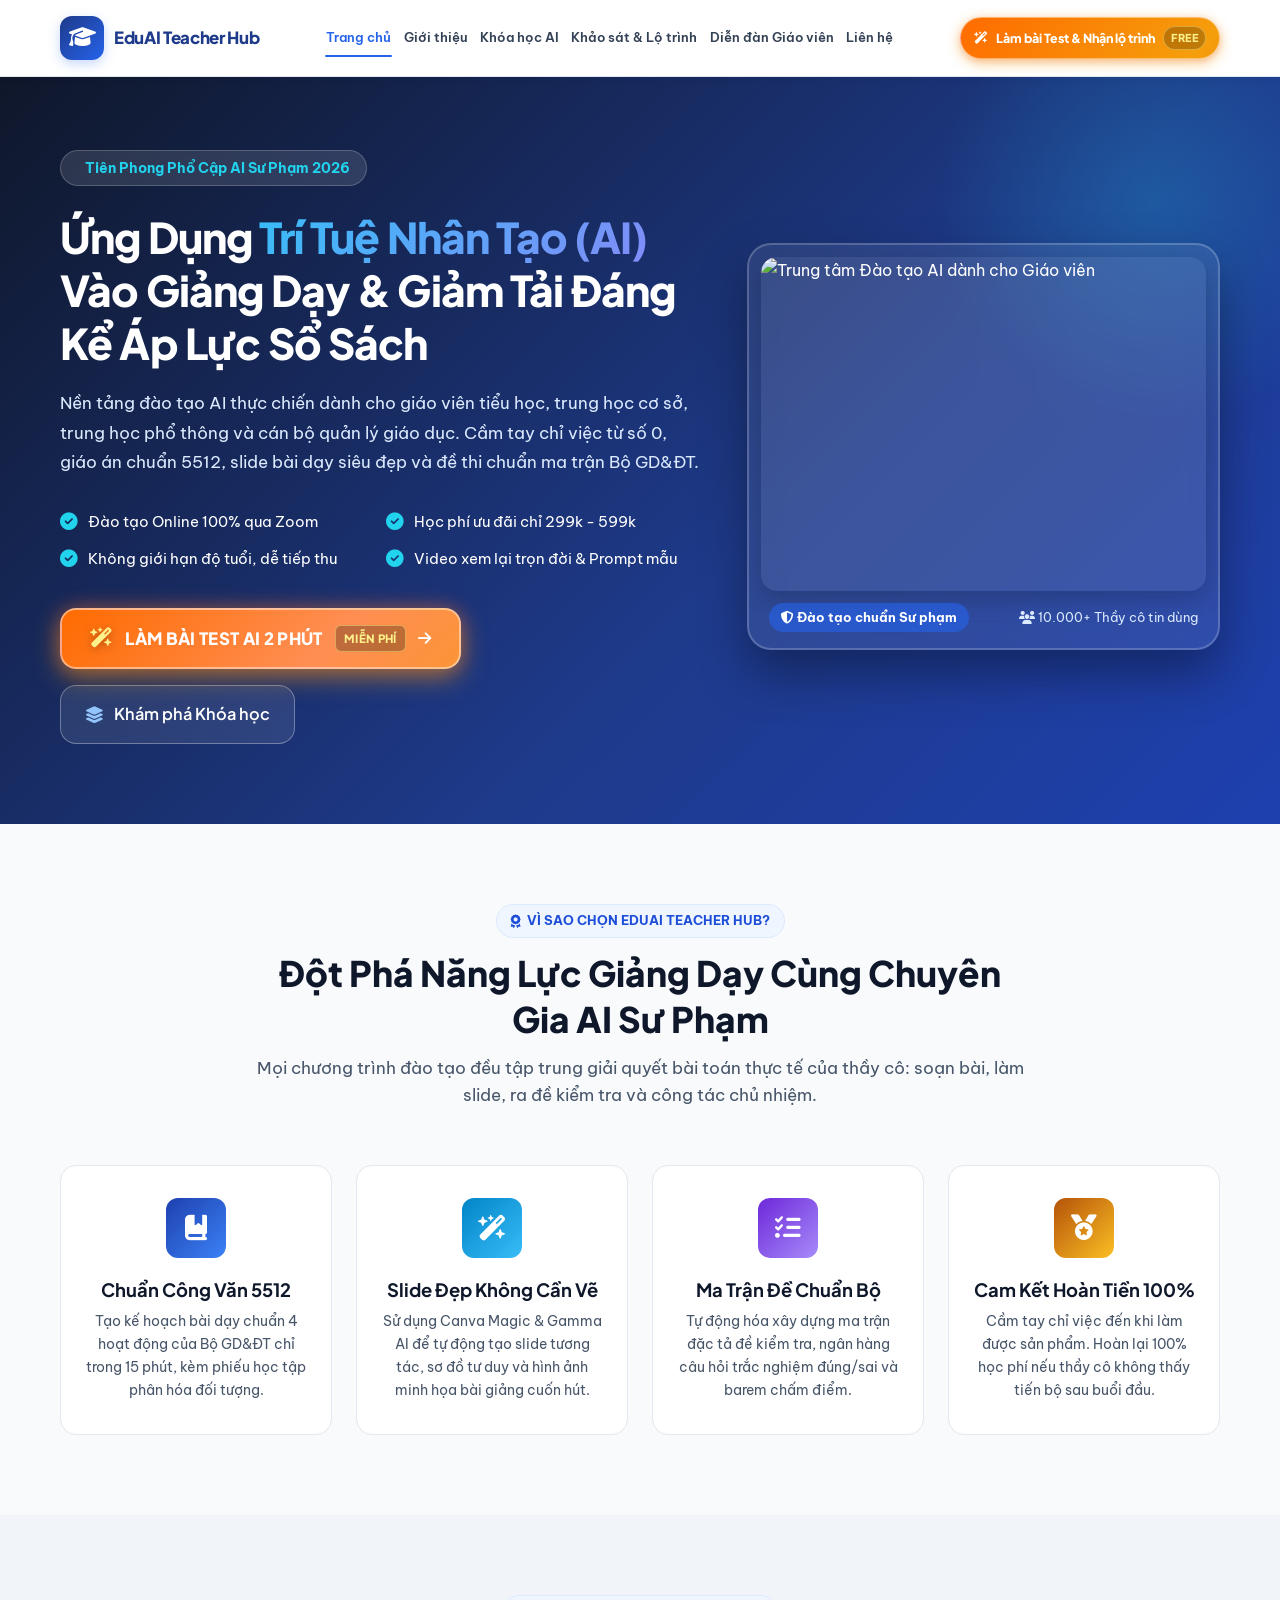
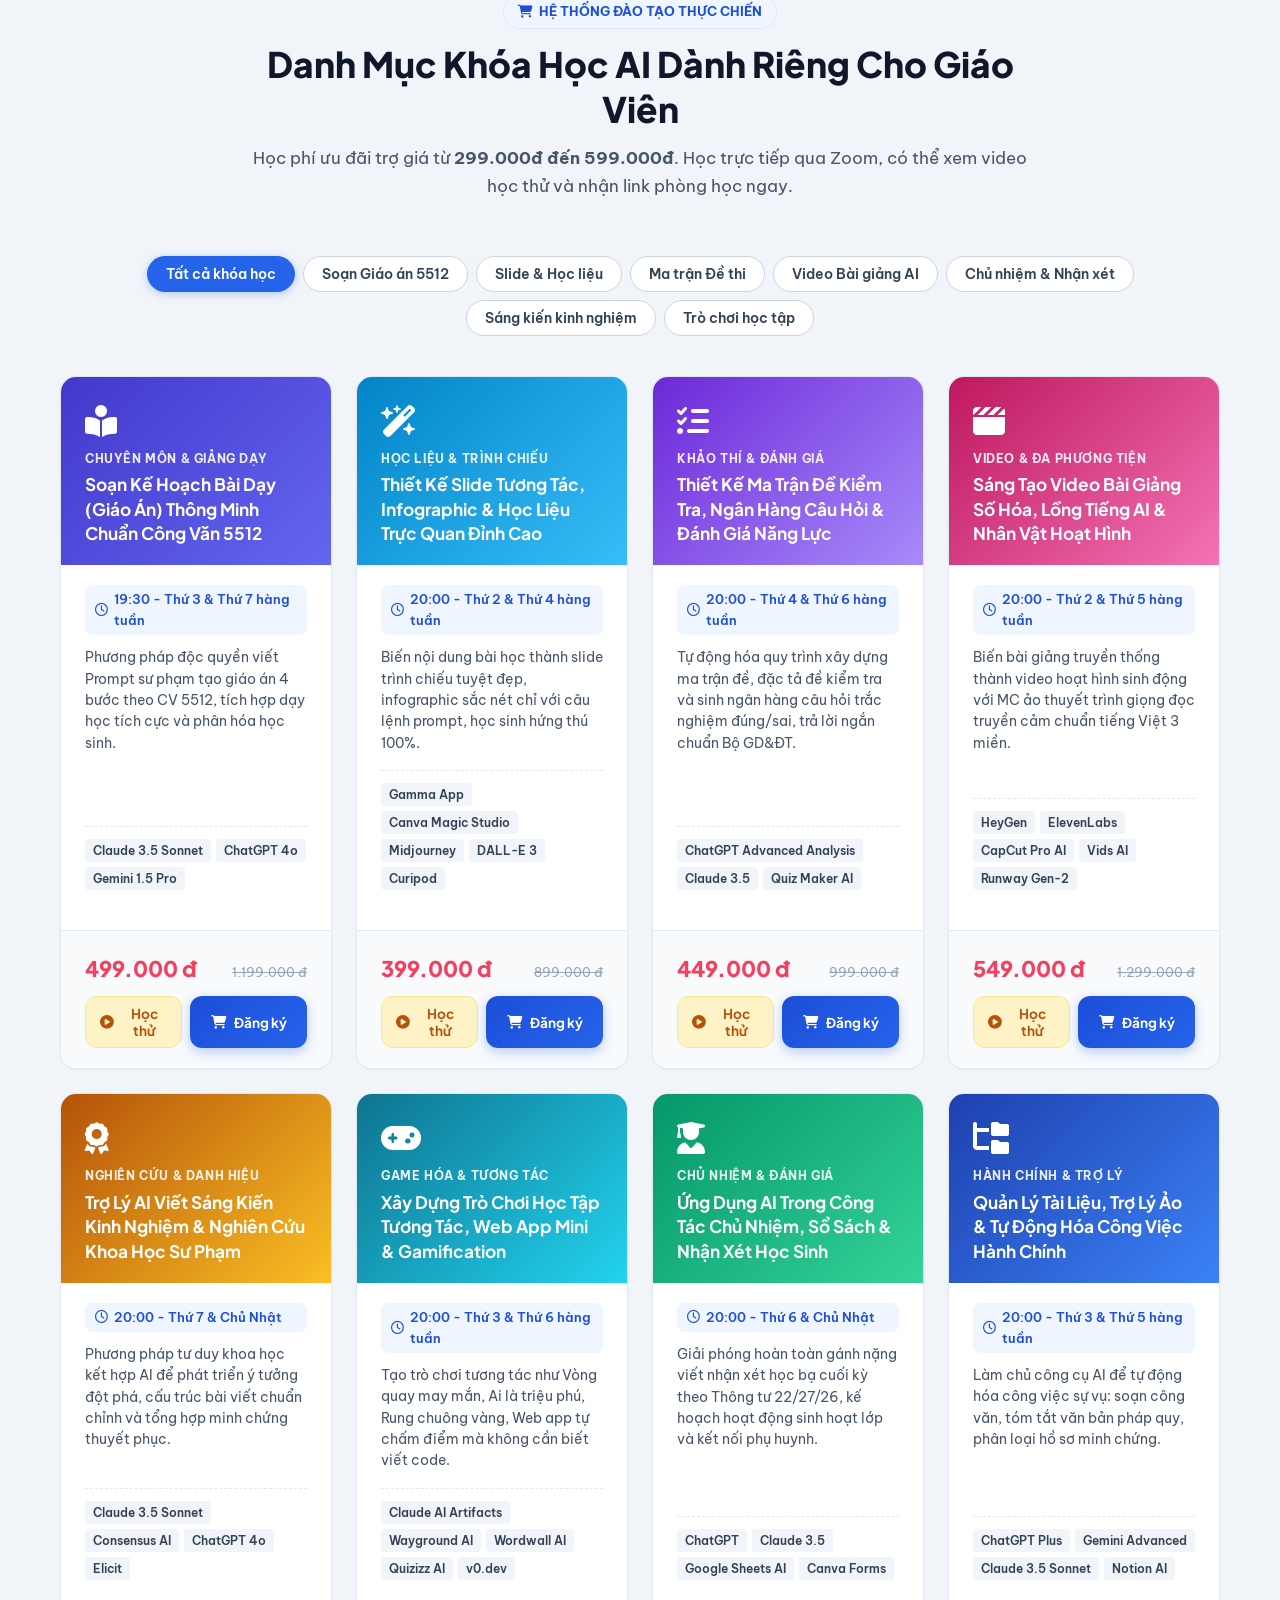
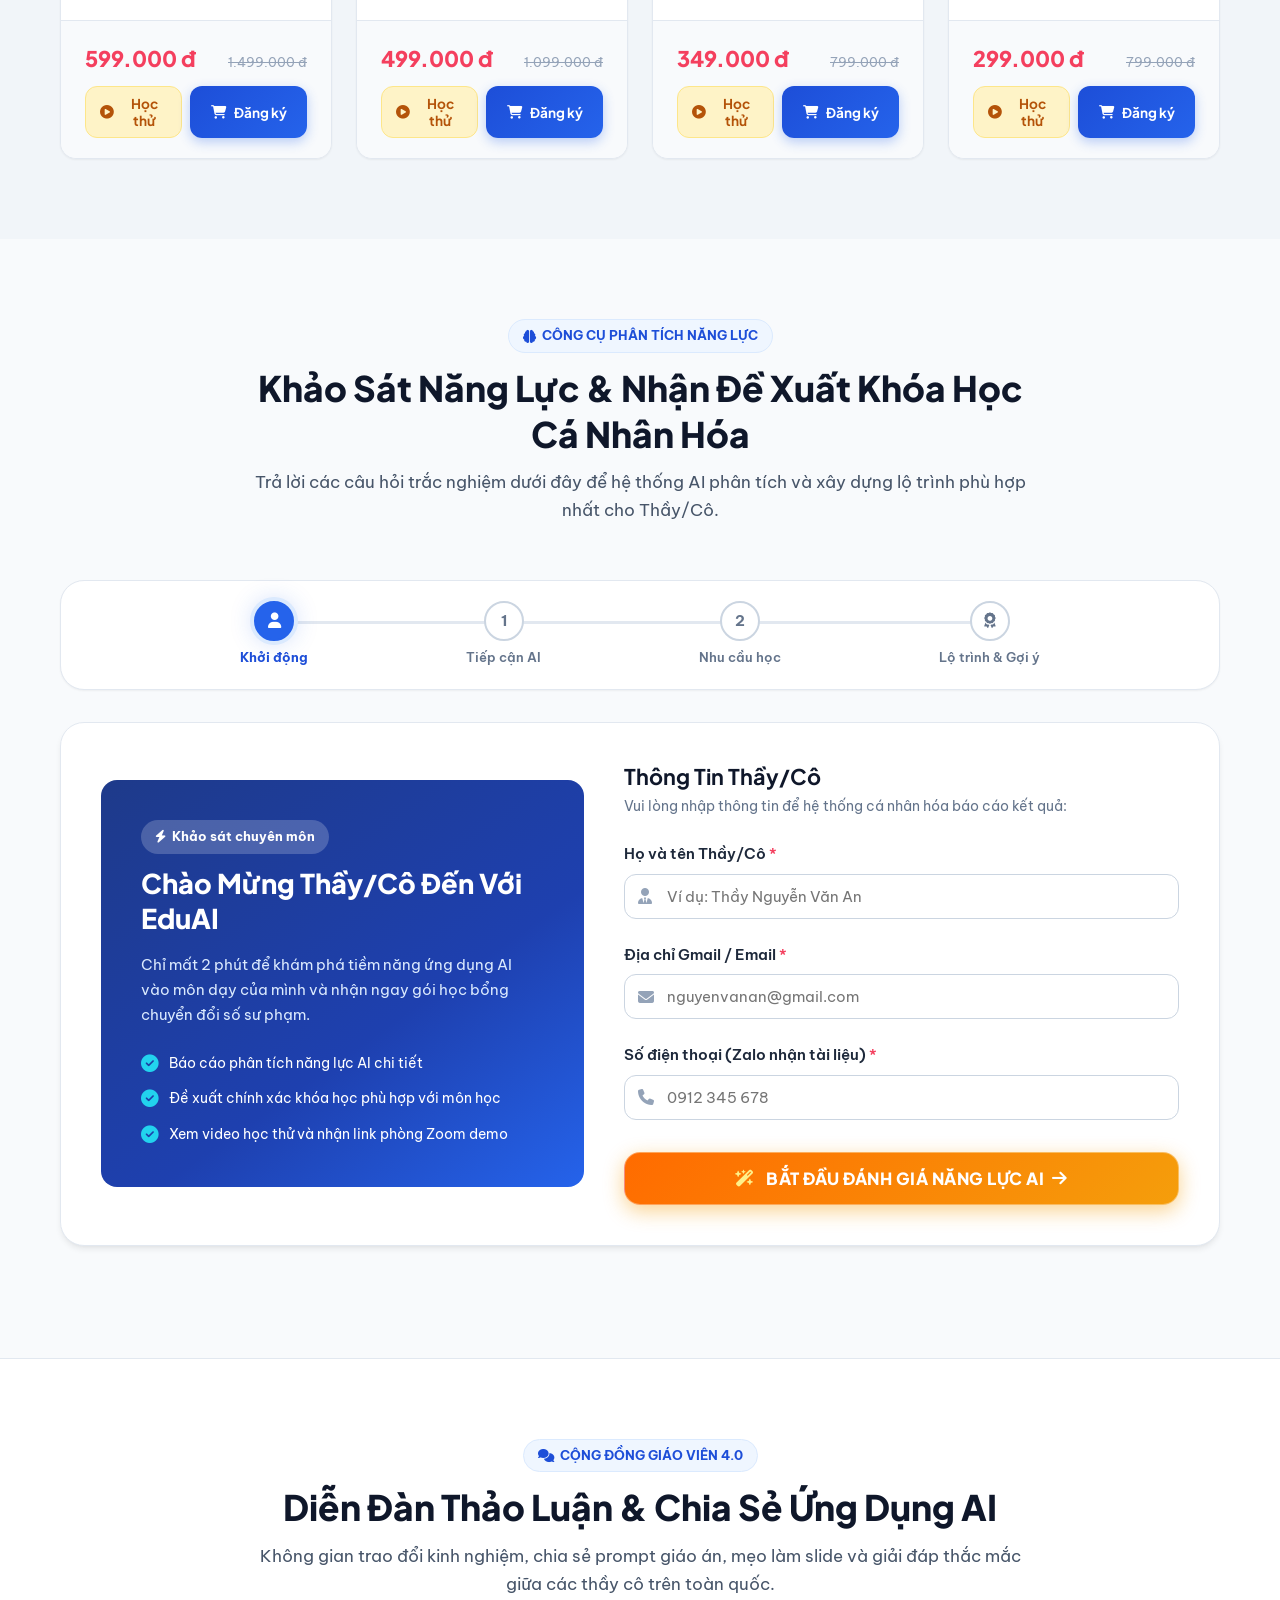
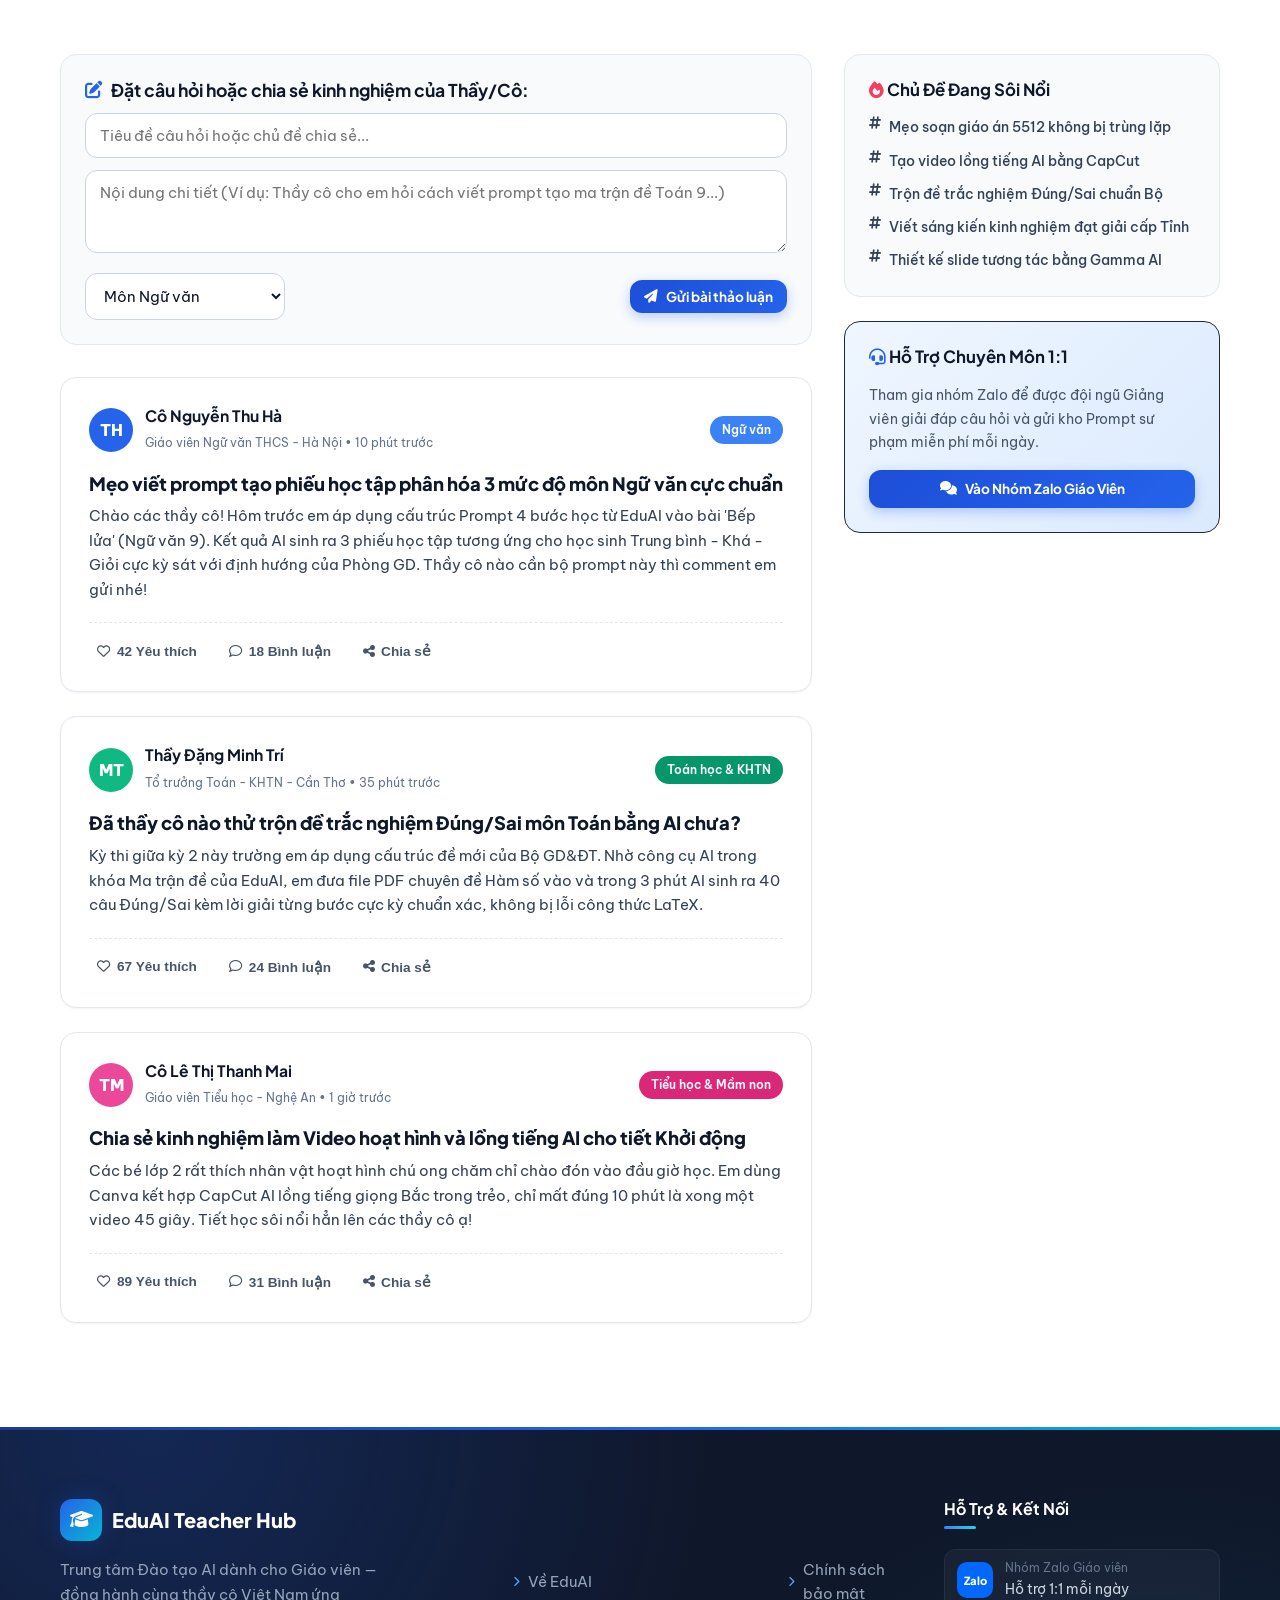
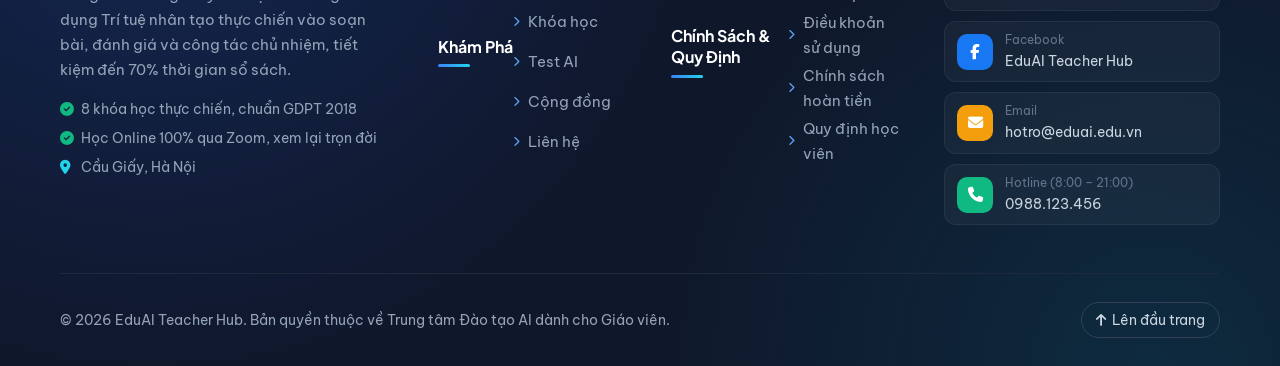
==== commit b215f503: "xoa 70" ====
--- a/index.html
+++ b/index.html
@@ -300,7 +300,7 @@
             <i class="fa-solid fa-sparkles"></i> Tiên Phong Phổ Cập AI Sư Phạm 2026
           </div>
           <h1 class="hero-title">
-            Ứng Dụng <span class="highlight">Trí Tuệ Nhân Tạo (AI)</span> Vào Giảng Dạy & Giảm Tải 70% Áp Lực Sổ Sách
+            Ứng Dụng <span class="highlight">Trí Tuệ Nhân Tạo (AI)</span> Vào Giảng Dạy & Giảm Tải Đáng Kể Áp Lực Sổ Sách
           </h1>
           <p class="hero-desc">
             Nền tảng đào tạo AI thực chiến dành cho giáo viên tiểu học, trung học cơ sở, trung học phổ thông và cán bộ quản lý giáo dục. Cầm tay chỉ việc từ số 0, giáo án chuẩn 5512, slide bài dạy siêu đẹp và đề thi chuẩn ma trận Bộ GD&ĐT.
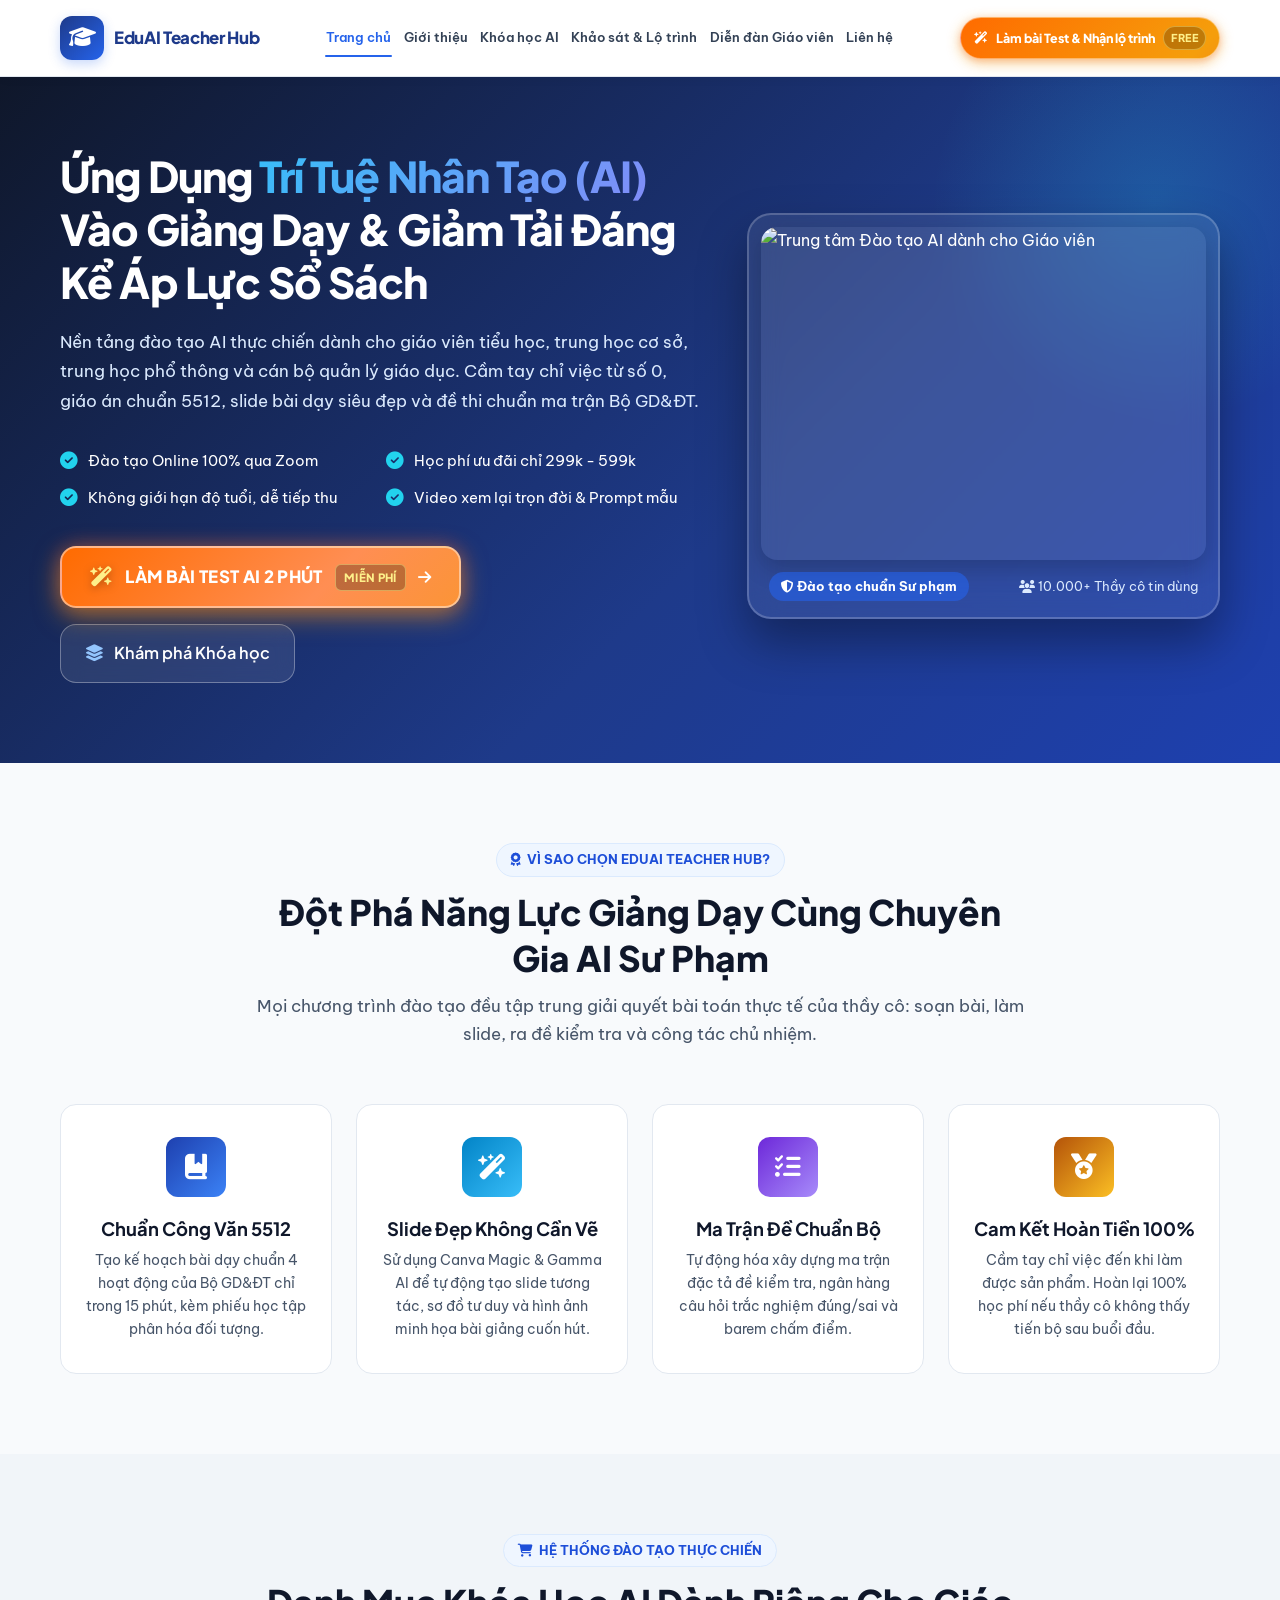
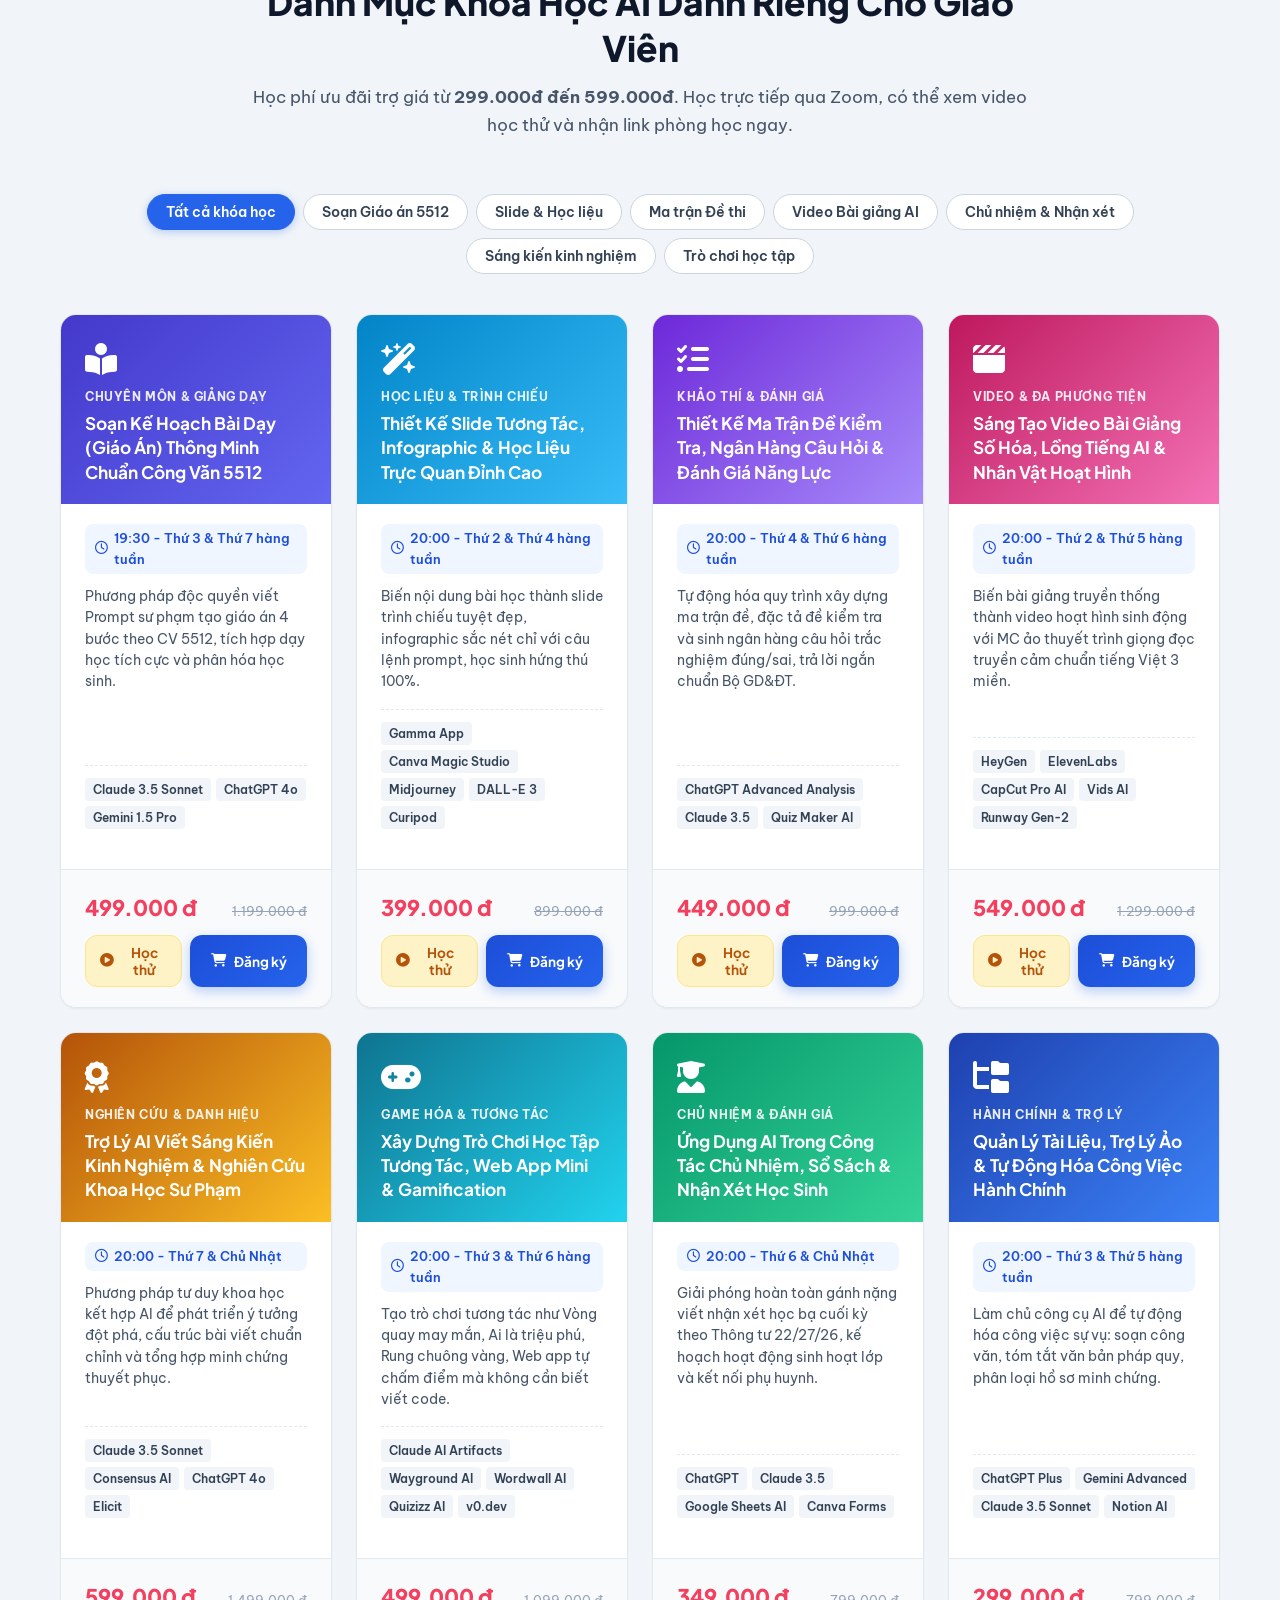
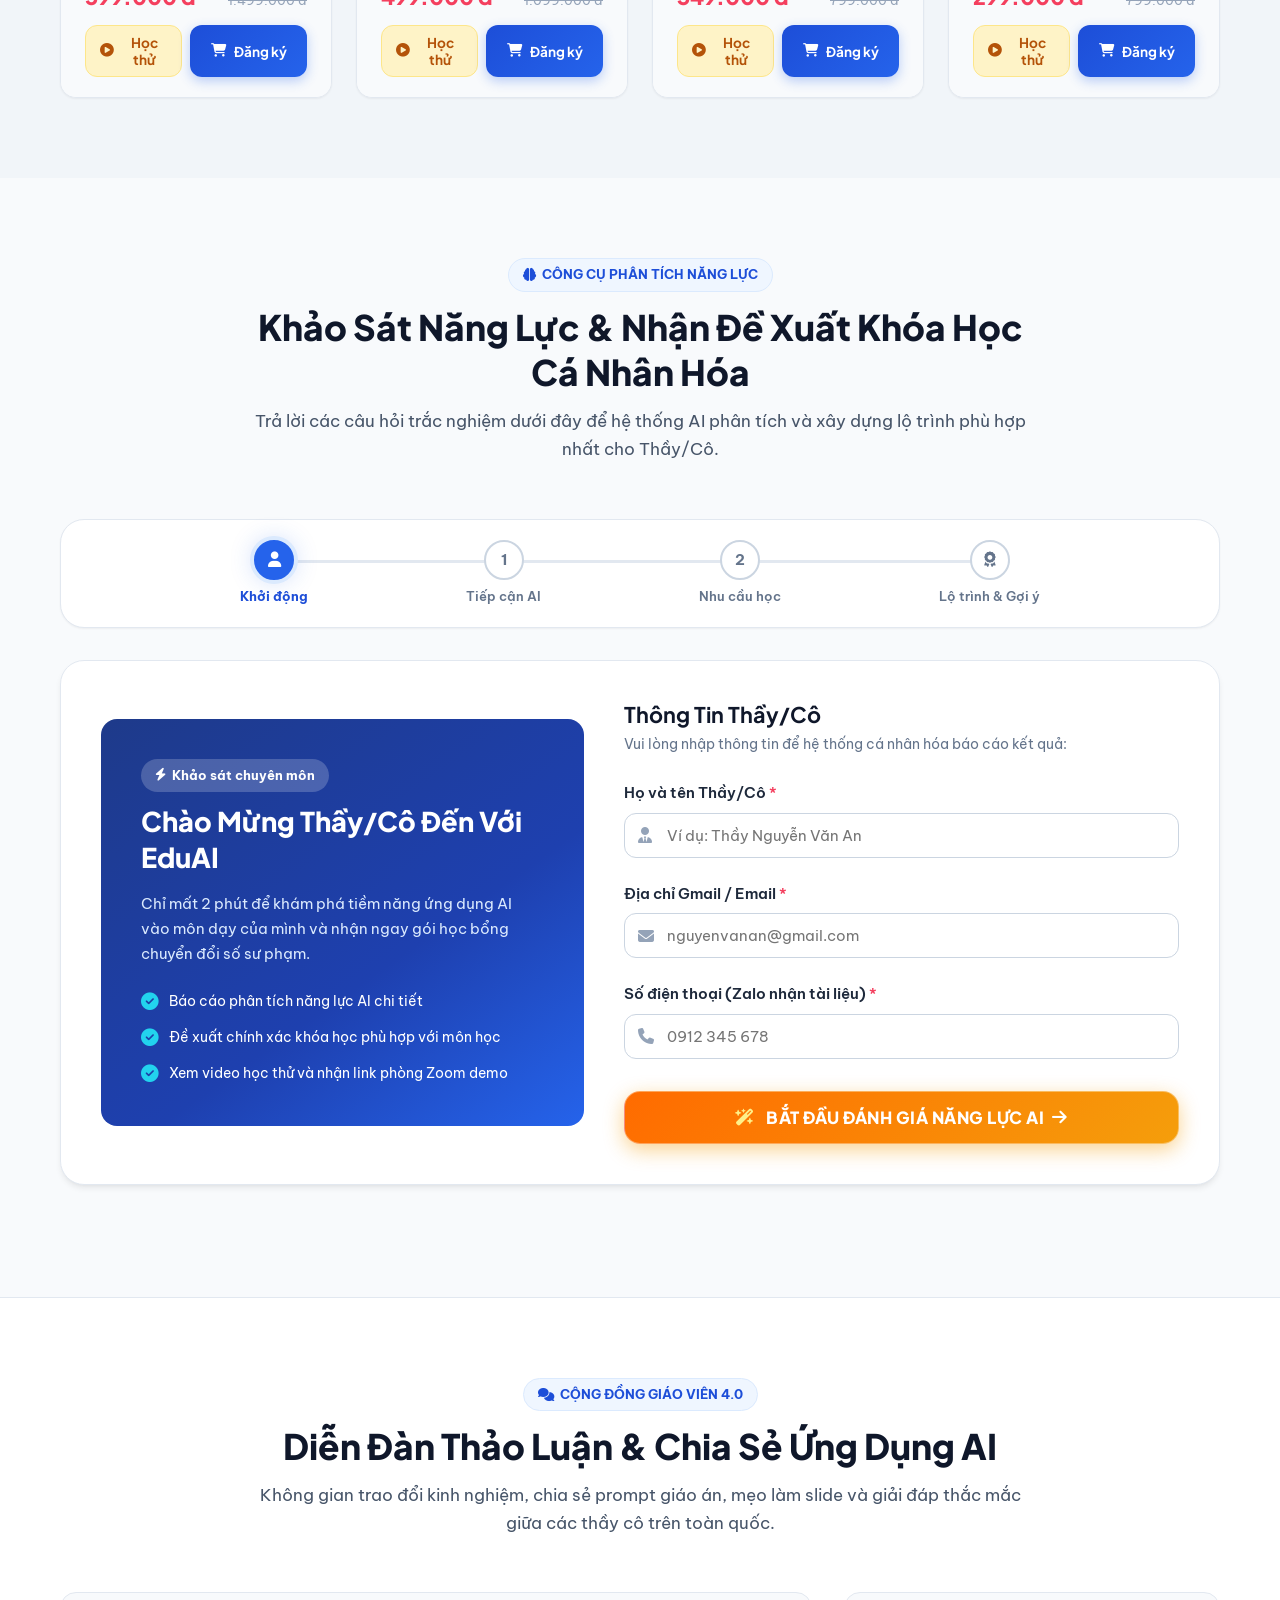
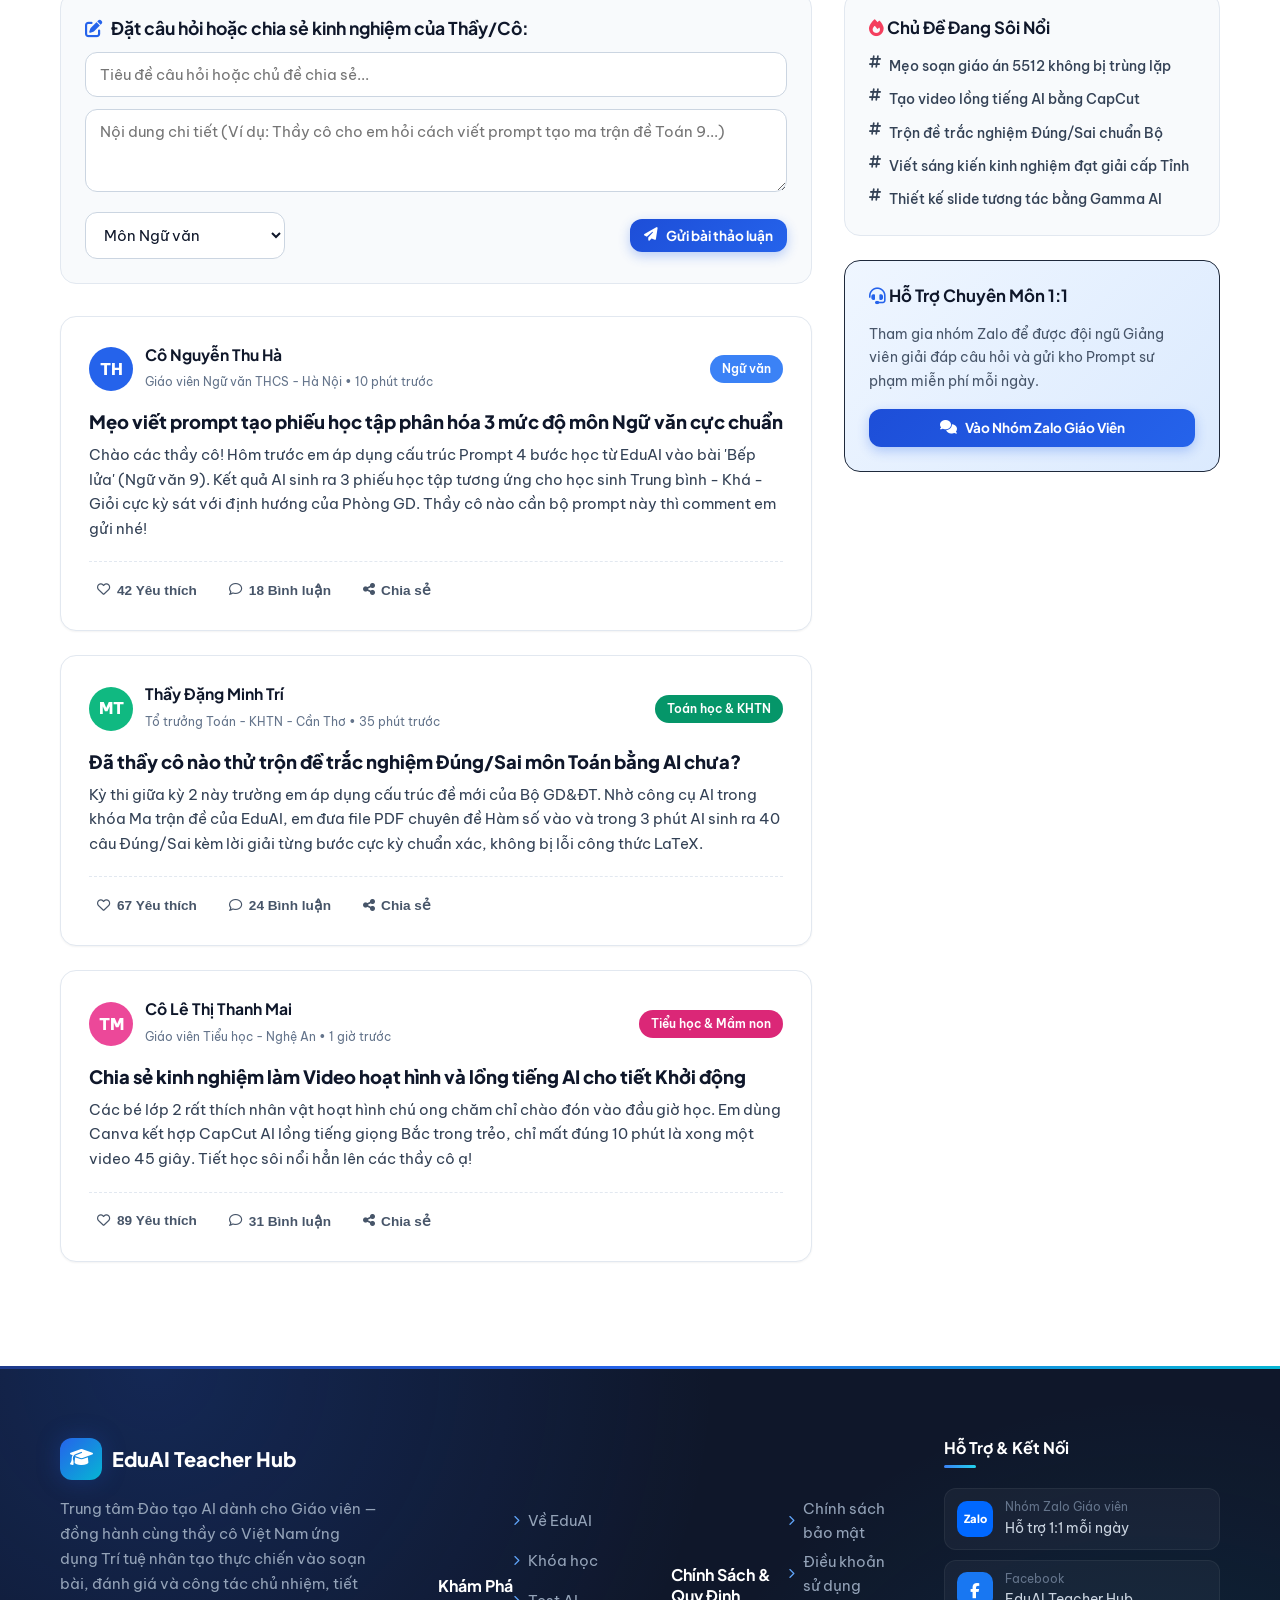
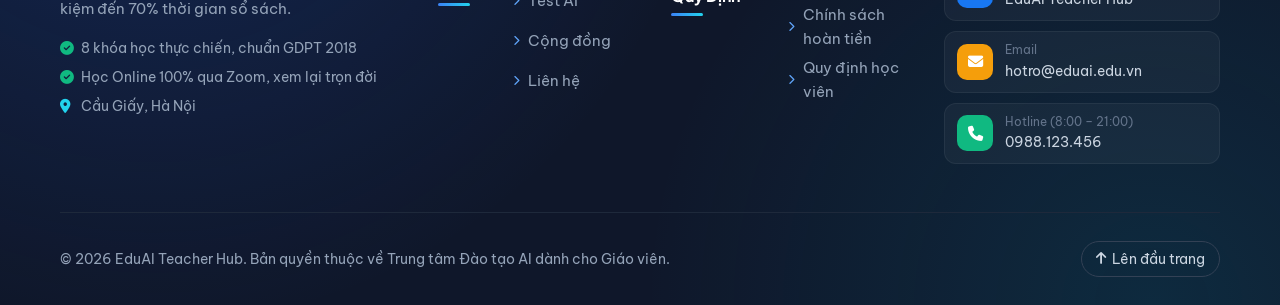
==== commit 0bec1065: "xoa phan trang chu" ====
--- a/index.html
+++ b/index.html
@@ -296,9 +296,6 @@
       <div class="hero-grid">
         <!-- Cột trái: Headline, Điểm cộng & CTA -->
         <div class="hero-content">
-          <div class="hero-badge">
-            <i class="fa-solid fa-sparkles"></i> Tiên Phong Phổ Cập AI Sư Phạm 2026
-          </div>
           <h1 class="hero-title">
             Ứng Dụng <span class="highlight">Trí Tuệ Nhân Tạo (AI)</span> Vào Giảng Dạy & Giảm Tải Đáng Kể Áp Lực Sổ Sách
           </h1>
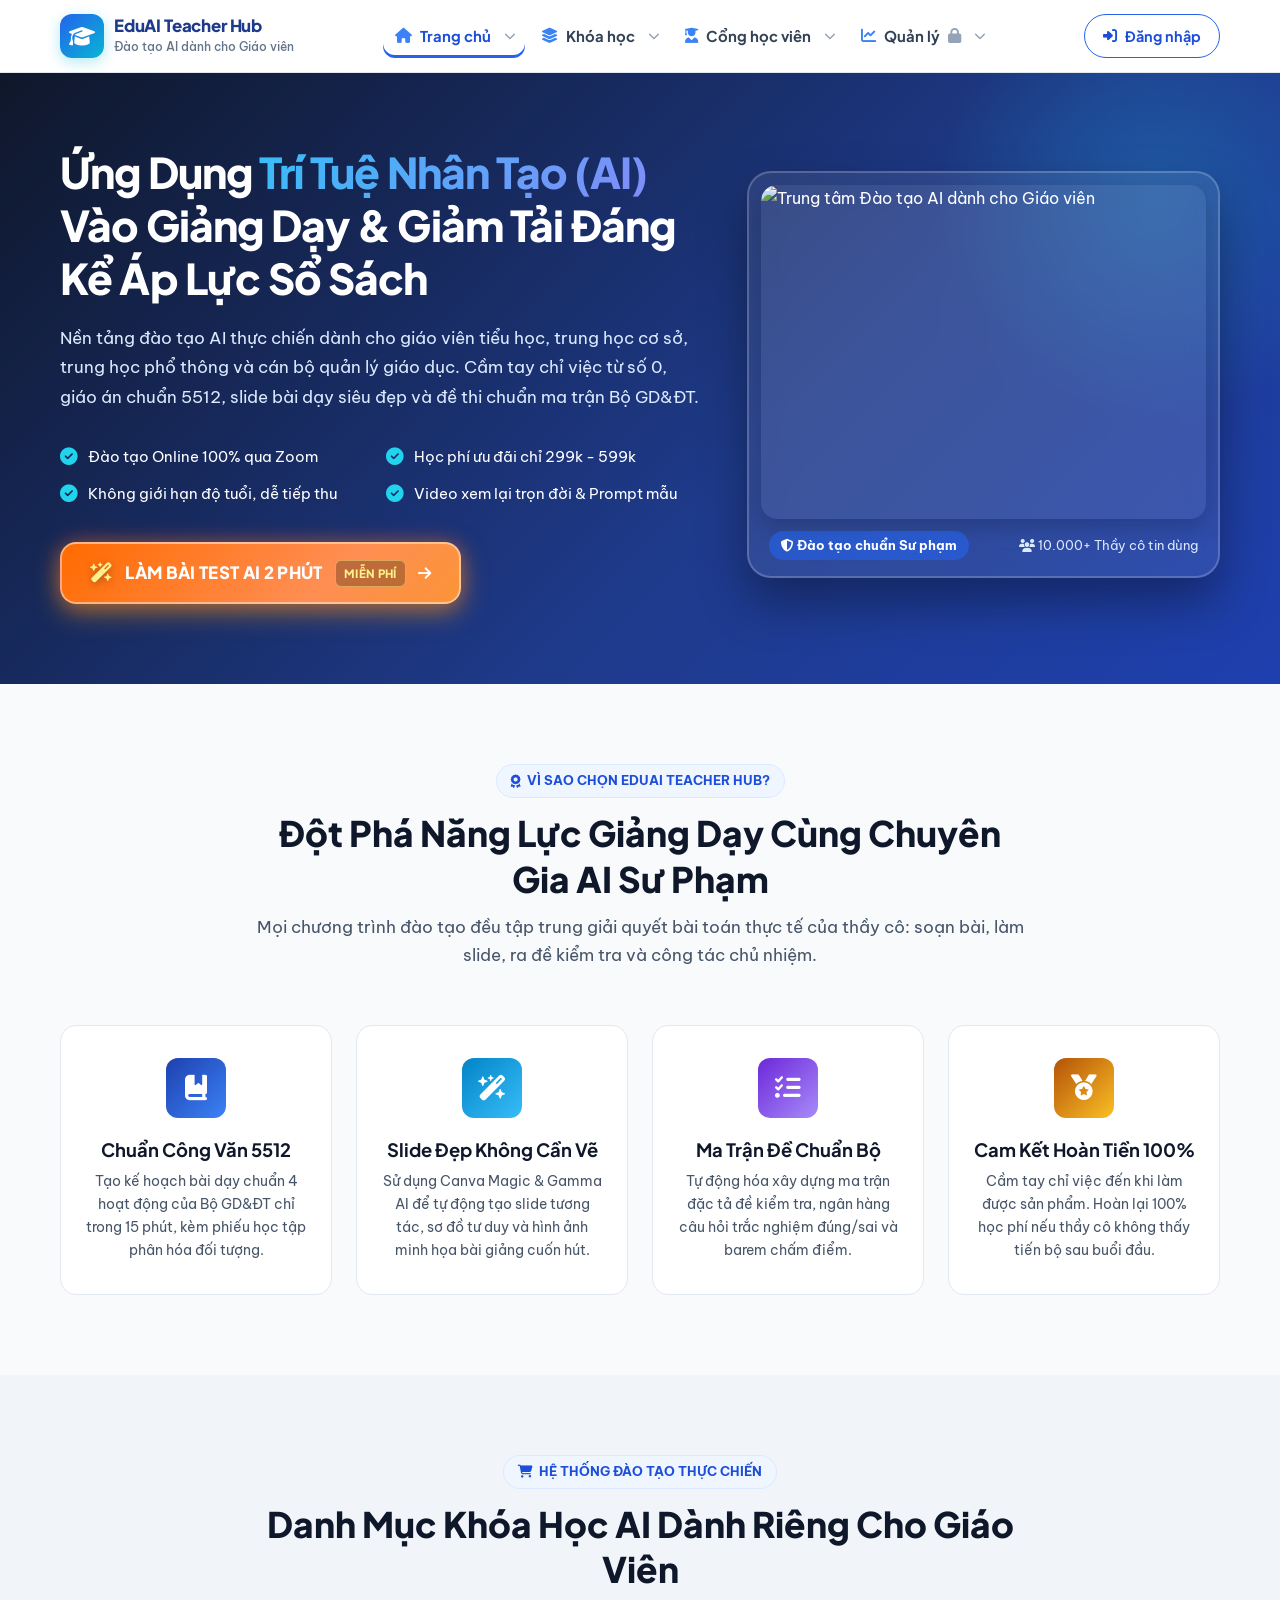
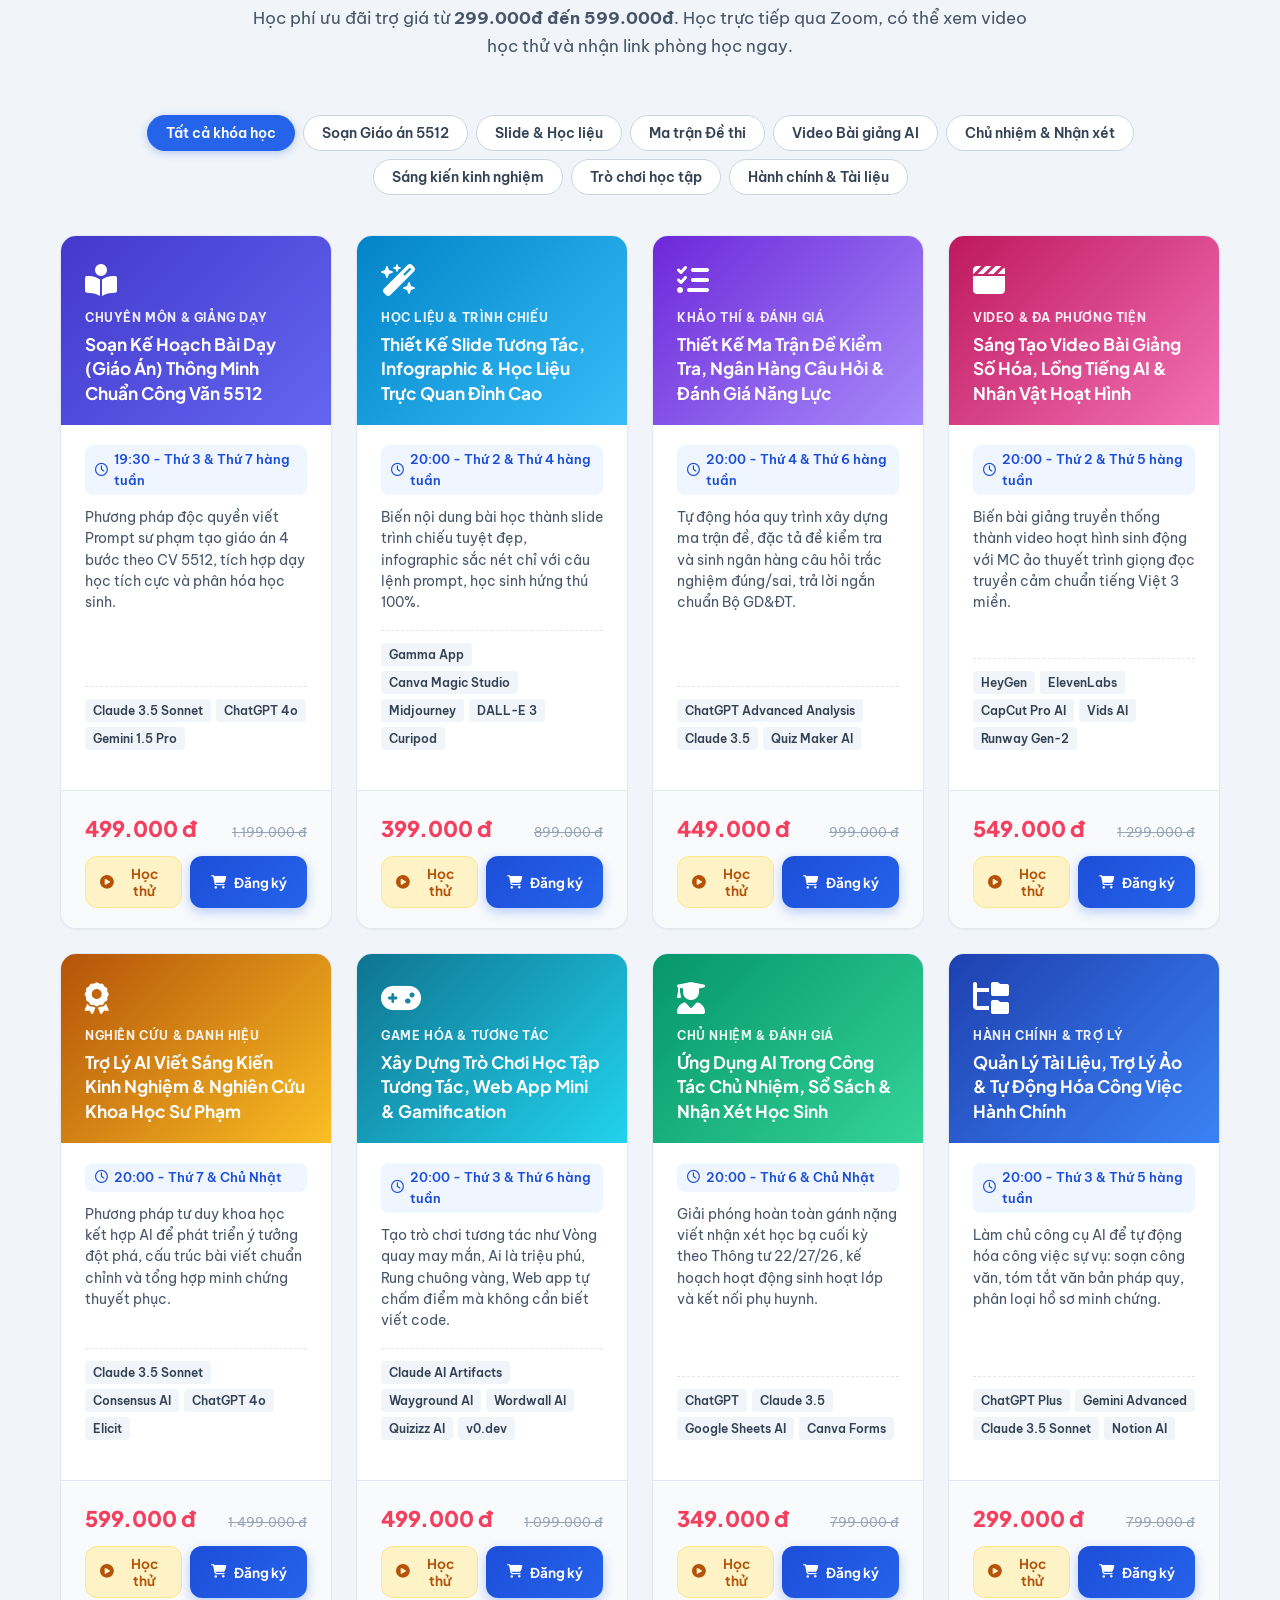
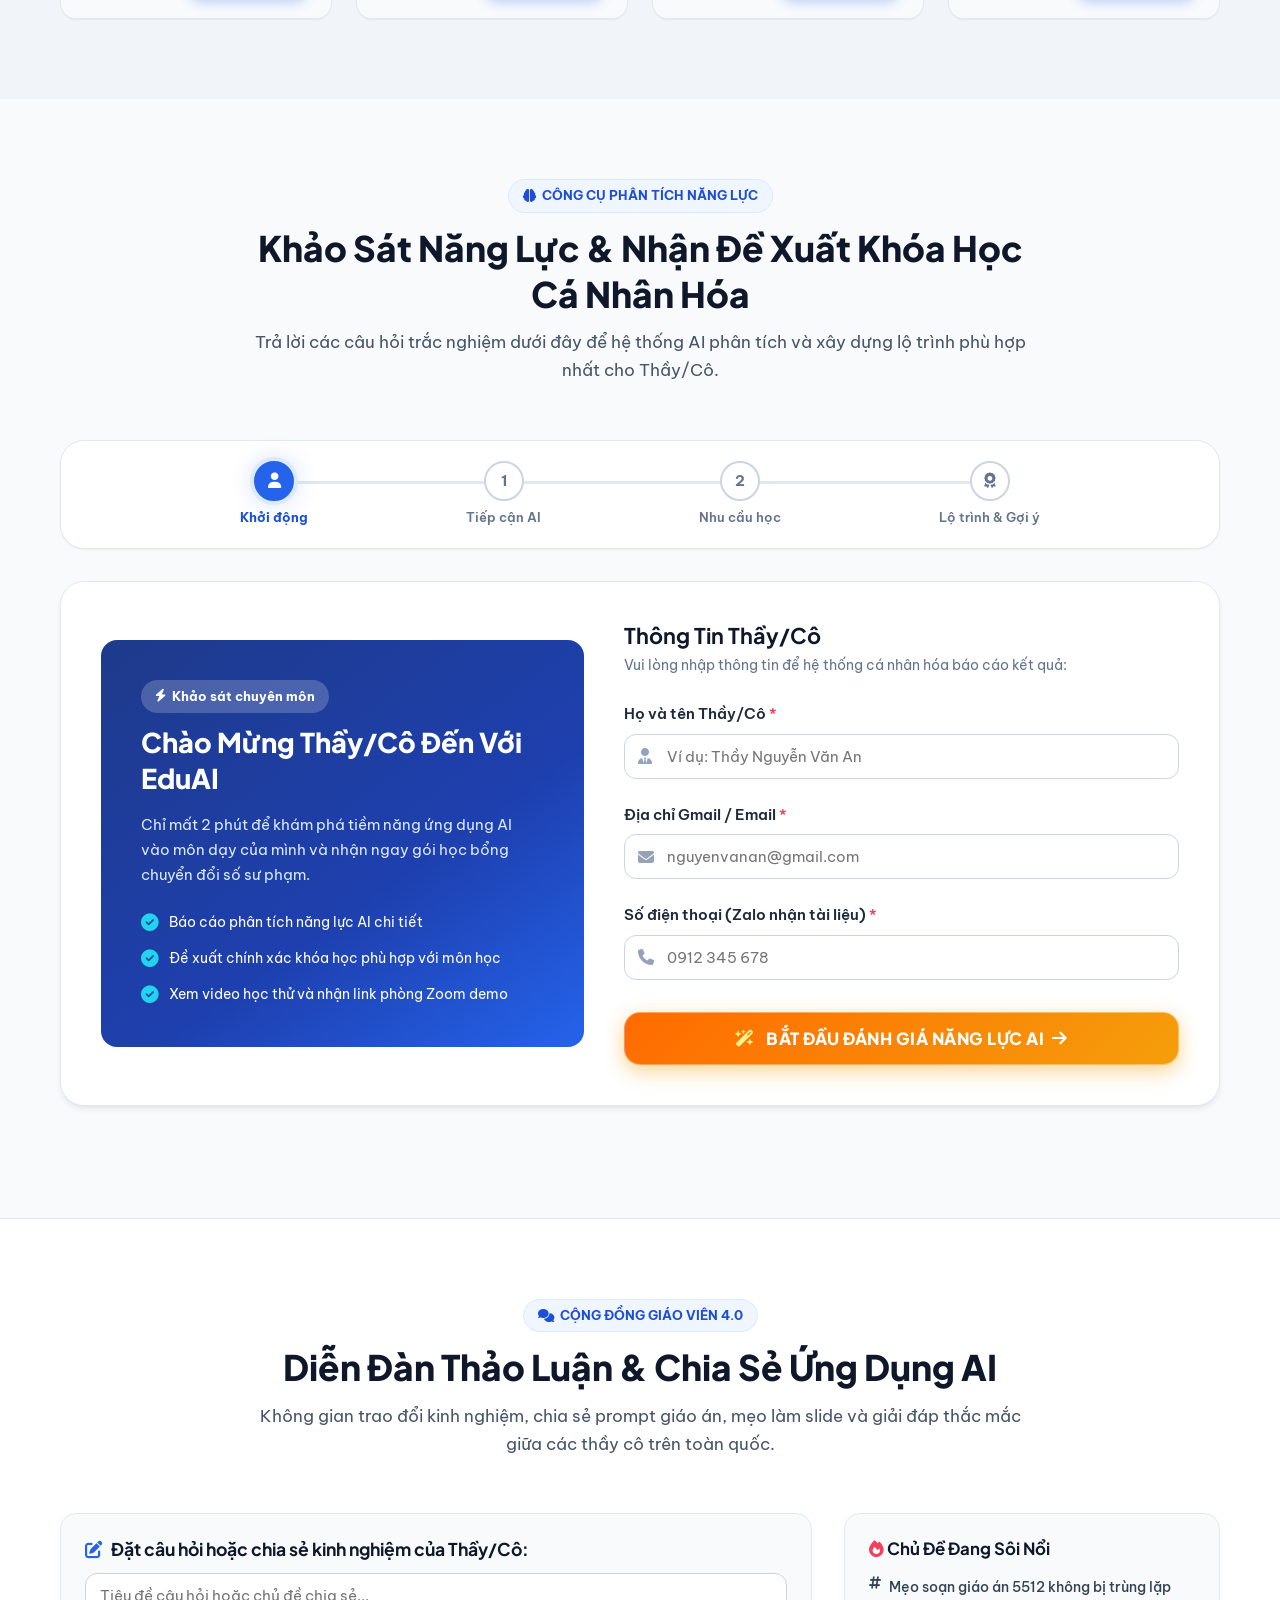
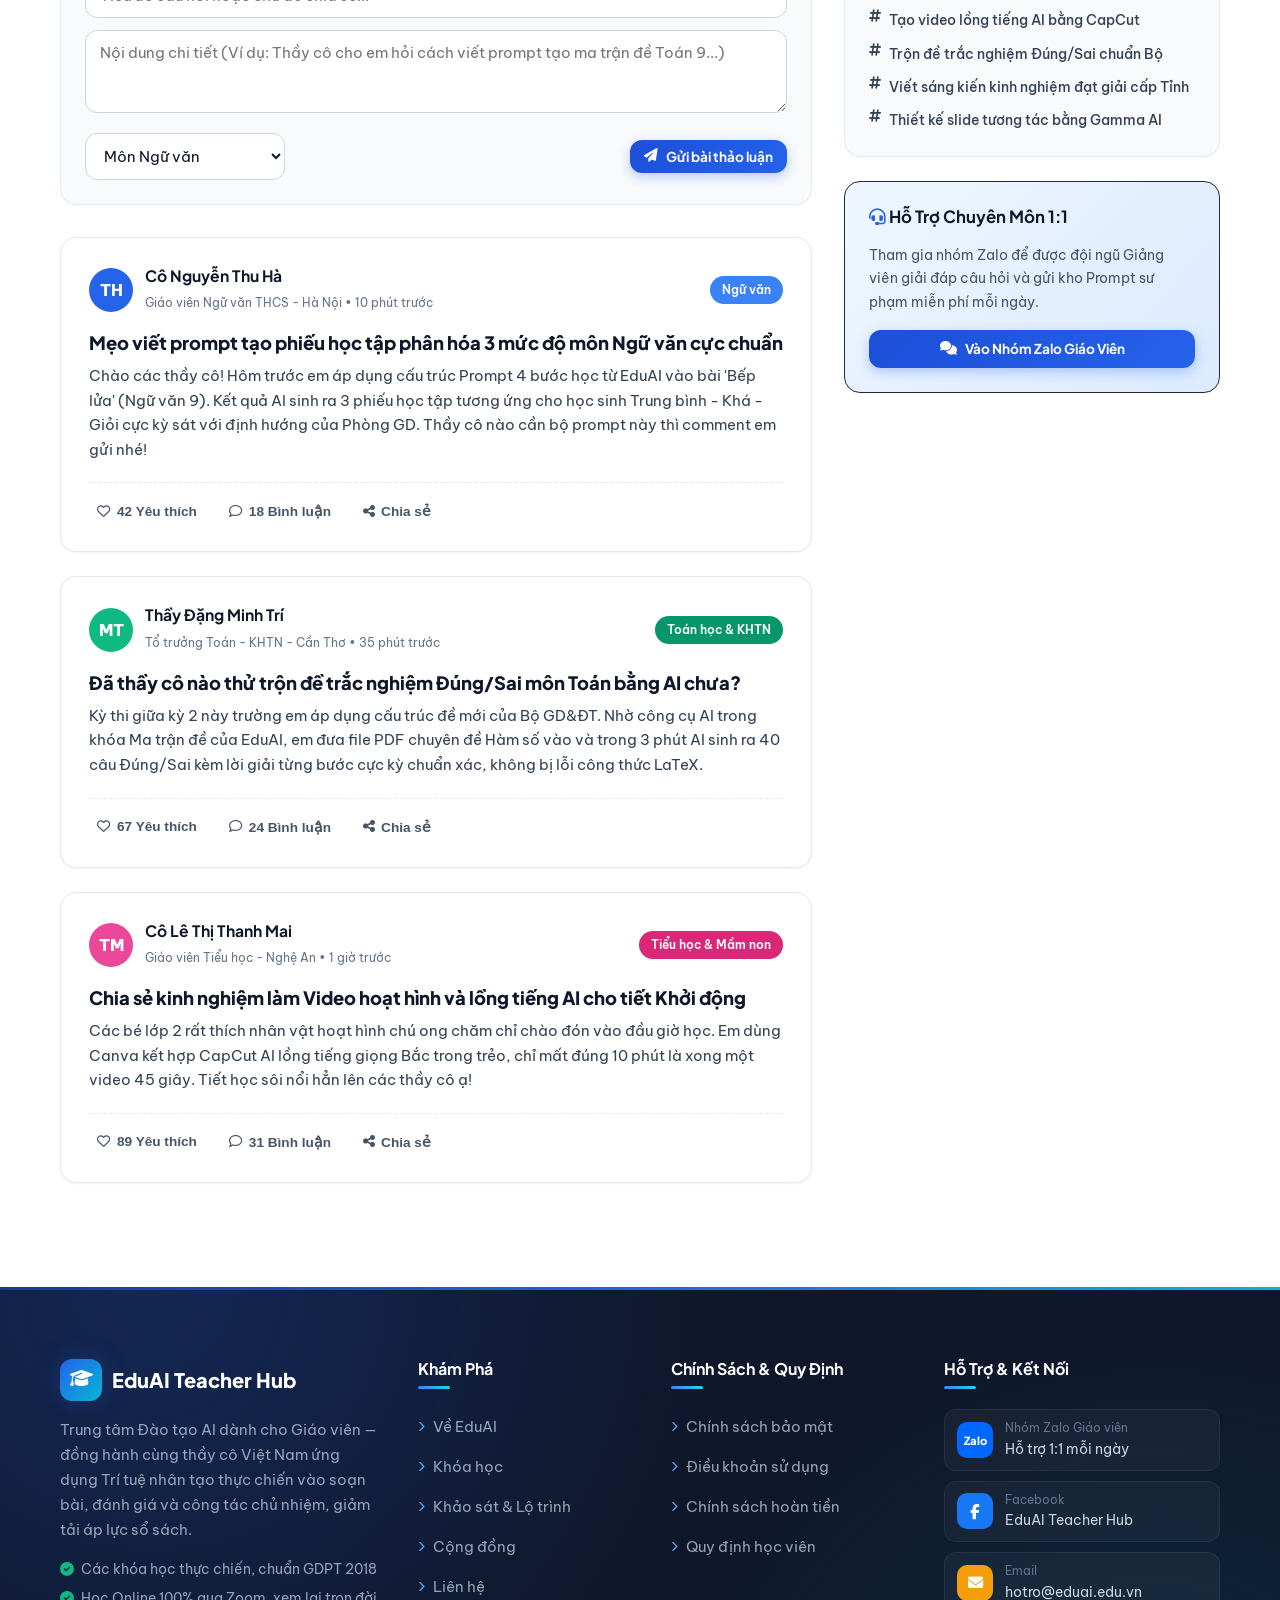
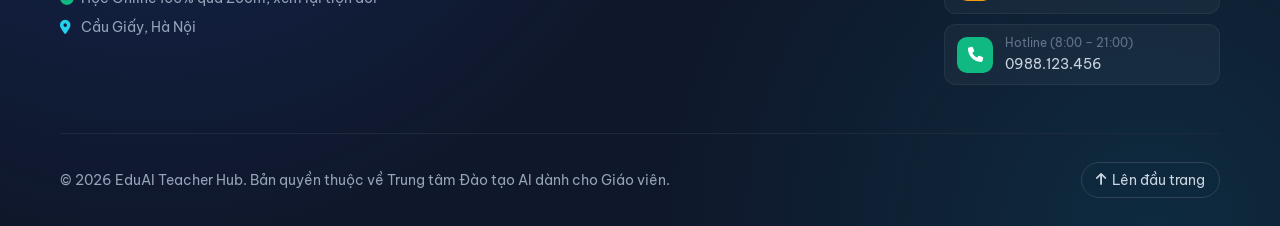
==== commit 1bdb32a1: "Chuyển sang đa trang, header ngang, mật khẩu trang quản lý - Tách index.html / student.html / admin." ====
--- a/index.html
+++ b/index.html
@@ -9,6 +9,32 @@
   <!-- Favicon -->
   <link rel="icon" href="data:image/svg+xml,<svg xmlns='http://www.w3.org/2000/svg' viewBox='0 0 100 100'><text y='.9em' font-size='90'>🎓</text></svg>">
 
+  <!-- Link cũ của bản SPA (/#/hoc-vien, /#/quan-ly) → chuyển sang trang riêng -->
+  <script>
+    (function () {
+      var h = location.hash;
+      if (/^#\/(hoc-vien|student)/.test(h)) location.replace('student.html');
+      else if (/^#\/(quan-ly|admin)/.test(h)) location.replace('admin.html');
+    })();
+  </script>
+
+  <!-- Google Analytics 4 (GA4) — điền Measurement ID trong js/config.js -->
+  <script src="js/config.js"></script>
+  <script>
+    window.dataLayer = window.dataLayer || [];
+    function gtag() { dataLayer.push(arguments); }
+    (function () {
+      var id = (window.EDUAI_CONFIG || {}).GA4_MEASUREMENT_ID;
+      if (!id || /X{4,}/.test(id)) return;
+      var s = document.createElement('script');
+      s.async = true;
+      s.src = 'https://www.googletagmanager.com/gtag/js?id=' + encodeURIComponent(id);
+      document.head.appendChild(s);
+      gtag('js', new Date());
+      gtag('config', id);
+    })();
+  </script>
+
   <!-- Google Fonts: Plus Jakarta Sans & Be Vietnam Pro (Chuẩn tiếng Việt 100%) -->
   <link rel="preconnect" href="https://fonts.googleapis.com">
   <link rel="preconnect" href="https://fonts.gstatic.com" crossorigin>
@@ -19,724 +45,474 @@
 
   <!-- Master CSS -->
   <link rel="stylesheet" href="css/style.css">
-
-  <!-- ==========================================================================
-       TỐI ƯU HÓA TRỰC QUAN NÚT BẤM TEST AI & PHÂN CẤP THỊ GIÁC (VISUAL HIERARCHY)
-       ========================================================================== -->
-  <style>
-    /* 1. Nút "Làm bài test & Nhận lộ trình" trên Header */
-    .btn-test-ai-header {
-      position: relative;
-      background: linear-gradient(135deg, #FF6B00 0%, #F59E0B 45%, #EF4444 100%);
-      background-size: 200% 200%;
-      color: #FFFFFF !important;
-      font-weight: 800;
-      border-radius: var(--radius-full);
-      padding: 9px 18px;
-      font-size: 0.86rem;
-      box-shadow: 0 4px 14px rgba(245, 158, 11, 0.45), 0 2px 6px rgba(239, 68, 68, 0.25);
-      border: 1.5px solid rgba(255, 255, 255, 0.4);
-      overflow: hidden;
-      transition: all 0.3s cubic-bezier(0.16, 1, 0.3, 1);
-      display: inline-flex;
-      align-items: center;
-      gap: 8px;
-      text-decoration: none;
-      animation: pulseGlowHeader 3s infinite ease-in-out;
-      z-index: 1;
-    }
-
-    .btn-test-ai-header::before {
-      content: '';
-      position: absolute;
-      top: 0;
-      left: -120%;
-      width: 60%;
-      height: 100%;
-      background: linear-gradient(90deg, transparent, rgba(255, 255, 255, 0.55), transparent);
-      transform: skewX(-25deg);
-      animation: shimmerSweep 3.2s infinite;
-      pointer-events: none;
-    }
-
-    .btn-test-ai-header:hover {
-      transform: translateY(-2px) scale(1.03);
-      box-shadow: 0 6px 20px rgba(239, 68, 68, 0.55), 0 0 16px rgba(245, 158, 11, 0.6);
-      color: #FFFFFF !important;
-    }
-
-    .btn-test-ai-header .header-badge-free {
-      background: rgba(0, 0, 0, 0.22);
-      color: #FEF08A;
-      font-size: 0.68rem;
-      font-weight: 800;
-      padding: 2px 7px;
-      border-radius: 999px;
-      text-transform: uppercase;
-      letter-spacing: 0.04em;
-      border: 1px solid rgba(254, 240, 138, 0.4);
-    }
-
-    /* 2. NÚT TEST AI SIÊU NỔI BẬT TRÊN HERO (PRIMARY CTA SỐ 1) */
-    .btn-test-ai-hero {
-      position: relative;
-      background: linear-gradient(135deg, #FF6B00 0%, #FF8E53 30%, #F59E0B 70%, #EF4444 100%);
-      background-size: 220% 220%;
-      animation: gradientFlow 4s ease infinite, pulseHeroGlow 2.4s infinite ease-in-out;
-      color: #FFFFFF !important;
-      font-size: 1.06rem;
-      font-weight: 800;
-      padding: 15px 28px;
-      border-radius: var(--radius-lg);
-      border: 2px solid rgba(255, 255, 255, 0.45);
-      box-shadow: 0 8px 26px rgba(245, 158, 11, 0.52), 0 0 20px rgba(239, 68, 68, 0.35);
-      display: inline-flex;
-      align-items: center;
-      gap: 12px;
-      text-decoration: none;
-      overflow: hidden;
-      letter-spacing: 0.02em;
-      transition: all 0.35s cubic-bezier(0.16, 1, 0.3, 1);
-      z-index: 1;
-    }
-
-    .btn-test-ai-hero::before {
-      content: '';
-      position: absolute;
-      top: 0;
-      left: -130%;
-      width: 70%;
-      height: 100%;
-      background: linear-gradient(90deg, transparent, rgba(255, 255, 255, 0.6), transparent);
-      transform: skewX(-25deg);
-      animation: shimmerSweep 2.8s infinite 0.4s;
-      pointer-events: none;
-    }
-
-    .btn-test-ai-hero:hover {
-      transform: translateY(-4px) scale(1.035);
-      box-shadow: 0 14px 38px rgba(239, 68, 68, 0.65), 0 0 28px rgba(245, 158, 11, 0.75);
-      border-color: #FFFFFF;
-      color: #FFFFFF !important;
-    }
-
-    .btn-test-ai-hero .hero-sparkle-icon {
-      font-size: 1.25rem;
-      color: #FEF08A;
-      filter: drop-shadow(0 2px 4px rgba(0, 0, 0, 0.3));
-      animation: sparkleTwinkle 2.2s infinite ease-in-out;
-    }
-
-    .btn-test-ai-hero .hero-arrow-icon {
-      font-size: 0.95rem;
-      transition: transform 0.25s ease;
-    }
-
-    .btn-test-ai-hero:hover .hero-arrow-icon {
-      transform: translateX(4px);
-    }
-
-    .btn-test-ai-hero .hero-pill-badge {
-      background: rgba(0, 0, 0, 0.25);
-      color: #FEF08A;
-      font-size: 0.72rem;
-      font-weight: 800;
-      padding: 3px 8px;
-      border-radius: 6px;
-      border: 1px solid rgba(254, 240, 138, 0.45);
-      letter-spacing: 0.03em;
-      text-transform: uppercase;
-    }
-
-    /* 3. NÚT KHÓA HỌC TRÊN HERO (SECONDARY CTA - Dịu nhẹ, hài hòa, không lấn át Test AI) */
-    .btn-courses-hero {
-      background: rgba(255, 255, 255, 0.09);
-      color: #FFFFFF !important;
-      border: 1.5px solid rgba(255, 255, 255, 0.32);
-      backdrop-filter: blur(10px);
-      font-size: 1.02rem;
-      font-weight: 600;
-      padding: 15px 24px;
-      border-radius: var(--radius-lg);
-      display: inline-flex;
-      align-items: center;
-      gap: 10px;
-      text-decoration: none;
-      transition: all 0.25s ease;
-    }
-
-    .btn-courses-hero:hover {
-      background: rgba(255, 255, 255, 0.2);
-      border-color: rgba(255, 255, 255, 0.65);
-      transform: translateY(-2px);
-      color: #FFFFFF !important;
-      box-shadow: 0 6px 18px rgba(0, 0, 0, 0.25);
-    }
-
-    .btn-courses-hero i {
-      color: #93C5FD;
-      font-size: 1.05rem;
-    }
-
-    /* 4. Nút Khởi Động Survey trong Màn 0 (Đồng bộ gradient rực rỡ) */
-    #btn-start-survey {
-      background: linear-gradient(135deg, #FF6B00 0%, #F59E0B 50%, #EF4444 100%);
-      background-size: 200% 200%;
-      border: 1.5px solid rgba(255, 255, 255, 0.35);
-      color: #FFFFFF;
-      font-weight: 800;
-      letter-spacing: 0.03em;
-      box-shadow: 0 6px 20px rgba(245, 158, 11, 0.45);
-      transition: all 0.3s cubic-bezier(0.16, 1, 0.3, 1);
-      position: relative;
-      overflow: hidden;
-    }
-
-    #btn-start-survey:hover {
-      transform: translateY(-3px);
-      box-shadow: 0 10px 28px rgba(239, 68, 68, 0.55);
-    }
-
-    /* Keyframe Animations */
-    @keyframes gradientFlow {
-      0% { background-position: 0% 50%; }
-      50% { background-position: 100% 50%; }
-      100% { background-position: 0% 50%; }
-    }
-
-    @keyframes pulseHeroGlow {
-      0%, 100% {
-        box-shadow: 0 8px 26px rgba(245, 158, 11, 0.5), 0 0 0 0 rgba(245, 158, 11, 0.55);
-      }
-      50% {
-        box-shadow: 0 12px 34px rgba(239, 68, 68, 0.68), 0 0 0 10px rgba(245, 158, 11, 0);
-      }
-    }
-
-    @keyframes pulseGlowHeader {
-      0%, 100% {
-        box-shadow: 0 4px 14px rgba(245, 158, 11, 0.45);
-      }
-      50% {
-        box-shadow: 0 4px 22px rgba(239, 68, 68, 0.65);
-      }
-    }
-
-    @keyframes shimmerSweep {
-      0% { left: -130%; }
-      22%, 100% { left: 160%; }
-    }
-
-    @keyframes sparkleTwinkle {
-      0%, 100% { transform: scale(1) rotate(0deg); opacity: 1; }
-      50% { transform: scale(1.25) rotate(18deg); opacity: 0.88; }
-    }
-
-    /* Responsive cho Hero CTA trên thiết bị di động */
-    @media (max-width: 768px) {
-      .hero-cta-group {
-        flex-direction: column;
-        align-items: stretch;
-        gap: 12px;
-      }
-      .btn-test-ai-hero, .btn-courses-hero {
-        width: 100%;
-        justify-content: center;
-        padding: 14px 20px;
-      }
-    }
-  </style>
 </head>
-<body>
-
-  <!-- ==================== 1. STICKY HEADER ==================== -->
-  <header class="main-header">
-    <div class="container">
-      <div class="header-inner">
-        <a href="#hero" class="brand-logo">
-          <div class="logo-icon">
-            <i class="fa-solid fa-graduation-cap"></i>
-          </div>
-          <div class="brand-text">
-            <h1>EduAI Teacher Hub</h1>
-            <span>Trung tâm Đào tạo AI dành cho Giáo viên</span>
-          </div>
-        </a>
-
-        <!-- Desktop Navigation Menu -->
-        <nav>
-          <ul class="nav-menu" id="nav-menu">
-            <li><a href="#hero" class="nav-link active">Trang chủ</a></li>
-            <li><a href="#about" class="nav-link">Giới thiệu</a></li>
-            <li><a href="#courses" class="nav-link">Khóa học AI</a></li>
-            <li><a href="#survey-section" class="nav-link">Khảo sát & Lộ trình</a></li>
-            <li><a href="#forum" class="nav-link">Diễn đàn Giáo viên</a></li>
-            <li><a href="#contact" class="nav-link">Liên hệ</a></li>
-          </ul>
-        </nav>
-
-        <div class="header-actions">
-          <!-- Nút Test AI Nổi Bật Trên Header -->
-          <a href="#survey-section" class="btn btn-test-ai-header">
-            <i class="fa-solid fa-wand-magic-sparkles"></i>
-            <span>Làm bài Test & Nhận lộ trình</span>
-            <span class="header-badge-free">Free</span>
-          </a>
-          <button class="mobile-menu-toggle" id="mobile-menu-toggle" aria-label="Toggle menu">
-            <i class="fa-solid fa-bars"></i>
-          </button>
-        </div>
+<body data-page="home" data-gated>
+
+  <!-- ==================== HEADER NAVBAR NGANG (dùng chung index.html / student.html / admin.html) ==================== -->
+  <header class="site-header" id="site-header">
+    <div class="container header-inner">
+      <a href="index.html" class="brand" aria-label="EduAI Teacher Hub — Trang chủ">
+        <span class="logo-icon"><i class="fa-solid fa-graduation-cap"></i></span>
+        <span class="brand-text">
+          <strong>EduAI Teacher Hub</strong>
+          <span>Đào tạo AI dành cho Giáo viên</span>
+        </span>
+      </a>
+
+      <nav class="main-nav" id="main-nav" aria-label="Điều hướng chính">
+        <ul class="nav-menu">
+          <li class="nav-item" data-nav="home">
+            <div class="nav-row">
+              <a href="index.html" class="nav-link"><i class="fa-solid fa-house"></i> Trang chủ</a>
+              <button type="button" class="nav-caret" data-dd-toggle data-gate-exempt aria-expanded="false" aria-label="Mục con của Trang chủ"><i class="fa-solid fa-chevron-down"></i></button>
+            </div>
+            <ul class="nav-dropdown">
+              <li><a href="index.html#about"><span class="dd-icon"><i class="fa-solid fa-award"></i></span><span class="dd-text"><strong>Giới thiệu</strong><small>Vì sao chọn EduAI Teacher Hub</small></span></a></li>
+              <li><a href="index.html#survey-section"><span class="dd-icon"><i class="fa-solid fa-route"></i></span><span class="dd-text"><strong>Khảo sát &amp; Lộ trình</strong><small>Đánh giá năng lực AI, nhận lộ trình riêng</small></span></a></li>
+              <li><a href="index.html#forum"><span class="dd-icon"><i class="fa-solid fa-comments"></i></span><span class="dd-text"><strong>Diễn đàn</strong><small>Chia sẻ prompt &amp; kinh nghiệm dạy học</small></span></a></li>
+              <li><a href="index.html#contact"><span class="dd-icon"><i class="fa-solid fa-headset"></i></span><span class="dd-text"><strong>Liên hệ</strong><small>Zalo, Hotline, Email hỗ trợ</small></span></a></li>
+            </ul>
+          </li>
+
+          <li class="nav-item" data-nav="courses">
+            <div class="nav-row">
+              <a href="index.html#courses" class="nav-link"><i class="fa-solid fa-layer-group"></i> Khóa học</a>
+              <button type="button" class="nav-caret" data-dd-toggle data-gate-exempt aria-expanded="false" aria-label="Mục con của Khóa học"><i class="fa-solid fa-chevron-down"></i></button>
+            </div>
+            <ul class="nav-dropdown dd-wide">
+              <li class="dd-full"><a href="index.html#courses"><span class="dd-icon"><i class="fa-solid fa-grip"></i></span><span class="dd-text"><strong>Tất cả các khóa học</strong><small>Học phí ưu đãi 299.000đ – 599.000đ, học Online qua Zoom</small></span></a></li>
+              <li><a href="index.html?loc=giao_an#courses"><span class="dd-icon"><i class="fa-solid fa-book-bookmark"></i></span><span class="dd-text"><strong>Soạn Giáo án 5512</strong><small>499.000đ</small></span></a></li>
+              <li><a href="index.html?loc=slide_hoclieu#courses"><span class="dd-icon"><i class="fa-solid fa-wand-magic-sparkles"></i></span><span class="dd-text"><strong>Slide &amp; Học liệu</strong><small>399.000đ</small></span></a></li>
+              <li><a href="index.html?loc=khao_thi#courses"><span class="dd-icon"><i class="fa-solid fa-list-check"></i></span><span class="dd-text"><strong>Ma trận Đề thi</strong><small>449.000đ</small></span></a></li>
+              <li><a href="index.html?loc=video_ai#courses"><span class="dd-icon"><i class="fa-solid fa-video"></i></span><span class="dd-text"><strong>Video Bài giảng AI</strong><small>549.000đ</small></span></a></li>
+              <li><a href="index.html?loc=chu_nhiem#courses"><span class="dd-icon"><i class="fa-solid fa-user-pen"></i></span><span class="dd-text"><strong>Chủ nhiệm &amp; Nhận xét</strong><small>349.000đ</small></span></a></li>
+              <li><a href="index.html?loc=skkn#courses"><span class="dd-icon"><i class="fa-solid fa-lightbulb"></i></span><span class="dd-text"><strong>Sáng kiến kinh nghiệm</strong><small>599.000đ</small></span></a></li>
+              <li><a href="index.html?loc=game_app#courses"><span class="dd-icon"><i class="fa-solid fa-gamepad"></i></span><span class="dd-text"><strong>Trò chơi học tập</strong><small>499.000đ</small></span></a></li>
+              <li><a href="index.html?loc=hanh_chinh#courses"><span class="dd-icon"><i class="fa-solid fa-folder-open"></i></span><span class="dd-text"><strong>Hành chính &amp; Tài liệu</strong><small>299.000đ</small></span></a></li>
+            </ul>
+          </li>
+
+          <li class="nav-item" data-nav="student">
+            <div class="nav-row">
+              <a href="student.html" class="nav-link"><i class="fa-solid fa-user-graduate"></i> Cổng học viên</a>
+              <button type="button" class="nav-caret" data-dd-toggle data-gate-exempt aria-expanded="false" aria-label="Mục con của Cổng học viên"><i class="fa-solid fa-chevron-down"></i></button>
+            </div>
+            <ul class="nav-dropdown">
+              <li><a href="student.html#schedule-panel"><span class="dd-icon"><i class="fa-solid fa-calendar-days"></i></span><span class="dd-text"><strong>Lịch học Zoom</strong><small>Buổi học sắp tới &amp; link vào lớp</small></span></a></li>
+              <li><a href="student.html#progress-panel"><span class="dd-icon"><i class="fa-solid fa-chart-simple"></i></span><span class="dd-text"><strong>Tiến trình học tập</strong><small>Theo dõi từng khóa đã đăng ký</small></span></a></li>
+              <li><a href="student.html#video-panel"><span class="dd-icon"><i class="fa-solid fa-circle-play"></i></span><span class="dd-text"><strong>Kho video xem lại</strong><small>Bản ghi Zoom, xem lại trọn đời</small></span></a></li>
+            </ul>
+          </li>
+
+          <li class="nav-item" data-nav="admin">
+            <div class="nav-row">
+              <a href="admin.html" class="nav-link" data-gate-exempt><i class="fa-solid fa-chart-line"></i> Quản lý <i class="fa-solid fa-lock nav-lock" title="Dành cho quản trị viên"></i></a>
+              <button type="button" class="nav-caret" data-dd-toggle data-gate-exempt aria-expanded="false" aria-label="Mục con của Quản lý"><i class="fa-solid fa-chevron-down"></i></button>
+            </div>
+            <ul class="nav-dropdown">
+              <li><a href="admin.html#hoc-vien" data-gate-exempt><span class="dd-icon"><i class="fa-solid fa-address-book"></i></span><span class="dd-text"><strong>Quản lý học viên</strong><small>Dashboard Lead, xác nhận thanh toán</small></span></a></li>
+              <li><a href="admin.html#doanh-thu" data-gate-exempt><span class="dd-icon"><i class="fa-solid fa-sack-dollar"></i></span><span class="dd-text"><strong>Báo cáo doanh thu</strong><small>Doanh thu theo tháng &amp; theo khóa</small></span></a></li>
+            </ul>
+          </li>
+        </ul>
+      </nav>
+
+      <div class="header-actions">
+        <div id="header-user"></div>
+        <button type="button" class="nav-toggle-btn" id="nav-toggle" aria-label="Mở menu" aria-controls="main-nav" aria-expanded="false" data-gate-exempt>
+          <i class="fa-solid fa-bars"></i>
+        </button>
       </div>
     </div>
   </header>
 
-  <!-- ==================== 2. HERO SECTION (VỚI NÚT TEST AI NỔI BẬT ƯU TIÊN SỐ 1) ==================== -->
-  <section class="hero-section" id="hero">
-    <div class="container">
-      <div class="hero-grid">
-        <!-- Cột trái: Headline, Điểm cộng & CTA -->
-        <div class="hero-content">
-          <h1 class="hero-title">
-            Ứng Dụng <span class="highlight">Trí Tuệ Nhân Tạo (AI)</span> Vào Giảng Dạy & Giảm Tải Đáng Kể Áp Lực Sổ Sách
-          </h1>
-          <p class="hero-desc">
-            Nền tảng đào tạo AI thực chiến dành cho giáo viên tiểu học, trung học cơ sở, trung học phổ thông và cán bộ quản lý giáo dục. Cầm tay chỉ việc từ số 0, giáo án chuẩn 5512, slide bài dạy siêu đẹp và đề thi chuẩn ma trận Bộ GD&ĐT.
-          </p>
-
-          <div class="hero-usp-list">
-            <div class="hero-usp-item">
-              <i class="fa-solid fa-circle-check"></i>
-              <span>Đào tạo Online 100% qua Zoom</span>
-            </div>
-            <div class="hero-usp-item">
-              <i class="fa-solid fa-circle-check"></i>
-              <span>Học phí ưu đãi chỉ 299k - 599k</span>
-            </div>
-            <div class="hero-usp-item">
-              <i class="fa-solid fa-circle-check"></i>
-              <span>Không giới hạn độ tuổi, dễ tiếp thu</span>
-            </div>
-            <div class="hero-usp-item">
-              <i class="fa-solid fa-circle-check"></i>
-              <span>Video xem lại trọn đời & Prompt mẫu</span>
-            </div>
-          </div>
-
-          <!-- NHÓM NÚT BẤM CTA: NÚT TEST AI ĐỨNG ĐẦU & NỔI BẬT VƯỢT TRỘI -->
-          <div class="hero-cta-group">
-            <a href="#survey-section" class="btn btn-test-ai-hero btn-lg">
-              <i class="fa-solid fa-wand-magic-sparkles hero-sparkle-icon"></i>
-              <span>LÀM BÀI TEST AI 2 PHÚT</span>
-              <span class="hero-pill-badge">Miễn phí</span>
-              <i class="fa-solid fa-arrow-right hero-arrow-icon"></i>
-            </a>
-            <a href="#courses" class="btn btn-courses-hero btn-lg">
-              <i class="fa-solid fa-layer-group"></i> Khám phá Khóa học
-            </a>
-          </div>
-        </div>
-
-        <!-- Cột phải: Banner Chính Thức Của Trung Tâm -->
-        <div class="hero-banner-frame">
-          <img src="https://cdn.upanhlaylink.com/i/tWin7nsT.jpg" alt="Trung tâm Đào tạo AI dành cho Giáo viên" class="hero-official-img" loading="eager" decoding="async">
-          <div class="hero-banner-caption">
-            <span class="banner-pill"><i class="fa-solid fa-shield-halved"></i> Đào tạo chuẩn Sư phạm</span>
-            <span style="font-size:0.82rem; color:var(--primary-100);"><i class="fa-solid fa-users"></i> 10.000+ Thầy cô tin dùng</span>
-          </div>
-        </div>
-      </div>
-    </div>
-  </section>
-
-  <!-- ==================== 3. VỀ TRUNG TÂM (ABOUT SECTION) ==================== -->
-  <section class="section-padding" id="about">
-    <div class="container">
-      <div class="section-intro">
-        <span class="section-badge"><i class="fa-solid fa-award"></i> Vì sao chọn EduAI Teacher Hub?</span>
-        <h2 class="section-title">Đột Phá Năng Lực Giảng Dạy Cùng Chuyên Gia AI Sư Phạm</h2>
-        <p class="section-desc">Mọi chương trình đào tạo đều tập trung giải quyết bài toán thực tế của thầy cô: soạn bài, làm slide, ra đề kiểm tra và công tác chủ nhiệm.</p>
-      </div>
-
-      <div class="features-grid">
-        <div class="feature-card">
-          <div class="feature-icon-wrap" style="background: linear-gradient(135deg, #1E40AF, #3B82F6);">
-            <i class="fa-solid fa-book-bookmark"></i>
-          </div>
-          <h4>Chuẩn Công Văn 5512</h4>
-          <p>Tạo kế hoạch bài dạy chuẩn 4 hoạt động của Bộ GD&ĐT chỉ trong 15 phút, kèm phiếu học tập phân hóa đối tượng.</p>
-        </div>
-
-        <div class="feature-card">
-          <div class="feature-icon-wrap" style="background: linear-gradient(135deg, #0284C7, #38BDF8);">
-            <i class="fa-solid fa-wand-magic-sparkles"></i>
-          </div>
-          <h4>Slide Đẹp Không Cần Vẽ</h4>
-          <p>Sử dụng Canva Magic & Gamma AI để tự động tạo slide tương tác, sơ đồ tư duy và hình ảnh minh họa bài giảng cuốn hút.</p>
-        </div>
-
-        <div class="feature-card">
-          <div class="feature-icon-wrap" style="background: linear-gradient(135deg, #6D28D9, #A78BFA);">
-            <i class="fa-solid fa-list-check"></i>
-          </div>
-          <h4>Ma Trận Đề Chuẩn Bộ</h4>
-          <p>Tự động hóa xây dựng ma trận đặc tả đề kiểm tra, ngân hàng câu hỏi trắc nghiệm đúng/sai và barem chấm điểm.</p>
-        </div>
-
-        <div class="feature-card">
-          <div class="feature-icon-wrap" style="background: linear-gradient(135deg, #B45309, #FBBF24);">
-            <i class="fa-solid fa-medal"></i>
-          </div>
-          <h4>Cam Kết Hoàn Tiền 100%</h4>
-          <p>Cầm tay chỉ việc đến khi làm được sản phẩm. Hoàn lại 100% học phí nếu thầy cô không thấy tiến bộ sau buổi đầu.</p>
-        </div>
-      </div>
-    </div>
-  </section>
-
-  <!-- ==================== 4. SHOWCASE KHÓA HỌC (KHÔNG CÓ SỐ THỨ TỰ) ==================== -->
-  <section class="section-padding courses-section" id="courses">
-    <div class="container">
-      <div class="section-intro">
-        <span class="section-badge"><i class="fa-solid fa-cart-shopping"></i> Hệ Thống Đào Tạo Thực Chiến</span>
-        <h2 class="section-title">Danh Mục Khóa Học AI Dành Riêng Cho Giáo Viên</h2>
-        <p class="section-desc">Học phí ưu đãi trợ giá từ <strong>299.000đ đến 599.000đ</strong>. Học trực tiếp qua Zoom, có thể xem video học thử và nhận link phòng học ngay.</p>
-      </div>
-
-      <!-- Category Filter Pills -->
-      <div class="course-filter-bar">
-        <button class="filter-btn active" data-filter="all">Tất cả khóa học</button>
-        <button class="filter-btn" data-filter="giao_an">Soạn Giáo án 5512</button>
-        <button class="filter-btn" data-filter="slide_hoclieu">Slide & Học liệu</button>
-        <button class="filter-btn" data-filter="khao_thi">Ma trận Đề thi</button>
-        <button class="filter-btn" data-filter="video_ai">Video Bài giảng AI</button>
-        <button class="filter-btn" data-filter="chu_nhiem">Chủ nhiệm & Nhận xét</button>
-        <button class="filter-btn" data-filter="skkn">Sáng kiến kinh nghiệm</button>
-        <button class="filter-btn" data-filter="game_app">Trò chơi học tập</button>
-      </div>
-
-      <!-- Course Cards Grid (Rendered by app.js) -->
-      <div class="courses-ecom-grid" id="ecom-courses-grid"></div>
-    </div>
-  </section>
-
-  <!-- ==================== 5. KHẢO SÁT & ĐỀ XUẤT KHÓA HỌC ==================== -->
-  <section class="section-padding survey-wrapper-section" id="survey-section">
-    <div class="container">
-      <div class="section-intro">
-        <span class="section-badge"><i class="fa-solid fa-brain"></i> Công cụ Phân tích Năng lực</span>
-        <h2 class="section-title">Khảo Sát Năng Lực & Nhận Đề Xuất Khóa Học Cá Nhân Hóa</h2>
-        <p class="section-desc">Trả lời các câu hỏi trắc nghiệm dưới đây để hệ thống AI phân tích và xây dựng lộ trình phù hợp nhất cho Thầy/Cô.</p>
-      </div>
-
-      <!-- Stepper Progress Bar -->
-      <div class="stepper-section" id="stepper-section">
-        <div class="stepper-wrapper">
-          <div class="stepper-progress-fill" id="stepper-fill"></div>
-
-          <div class="step-item active" data-step="0">
-            <div class="step-circle"><i class="fa-solid fa-user"></i></div>
-            <div class="step-title">Khởi động</div>
-          </div>
-
-          <div class="step-item" data-step="1">
-            <div class="step-circle">1</div>
-            <div class="step-title">Tiếp cận AI</div>
-          </div>
-
-          <div class="step-item" data-step="2">
-            <div class="step-circle">2</div>
-            <div class="step-title">Nhu cầu học</div>
-          </div>
-
-          <div class="step-item" data-step="3">
-            <div class="step-circle"><i class="fa-solid fa-award"></i></div>
-            <div class="step-title">Lộ trình & Gợi ý</div>
-          </div>
-        </div>
-      </div>
-
-      <!-- MÀN 0: NHẬP THÔNG TIN BAN ĐẦU -->
-      <div class="screen-panel active" id="panel-step-0">
-        <div class="flow-card">
-          <div class="onboarding-grid">
-            <div class="onboarding-intro">
-              <div class="card-header-badge" style="background: rgba(255,255,255,0.2); color: #fff; border:none;">
-                <i class="fa-solid fa-bolt"></i> Khảo sát chuyên môn
-              </div>
-              <h2>Chào Mừng Thầy/Cô Đến Với EduAI</h2>
-              <p>Chỉ mất 2 phút để khám phá tiềm năng ứng dụng AI vào môn dạy của mình và nhận ngay gói học bổng chuyển đổi số sư phạm.</p>
-              
-              <ul class="benefit-list">
-                <li class="benefit-item">
-                  <i class="fa-solid fa-circle-check"></i>
-                  <span>Báo cáo phân tích năng lực AI chi tiết</span>
-                </li>
-                <li class="benefit-item">
-                  <i class="fa-solid fa-circle-check"></i>
-                  <span>Đề xuất chính xác khóa học phù hợp với môn học</span>
-                </li>
-                <li class="benefit-item">
-                  <i class="fa-solid fa-circle-check"></i>
-                  <span>Xem video học thử và nhận link phòng Zoom demo</span>
-                </li>
-              </ul>
-            </div>
-
-            <div class="onboarding-form-wrapper">
-              <div style="margin-bottom: 1.5rem;">
-                <h3 style="font-size: 1.35rem; margin-bottom: 4px;">Thông Tin Thầy/Cô</h3>
-                <p style="font-size: 0.9rem; color: var(--slate-500);">Vui lòng nhập thông tin để hệ thống cá nhân hóa báo cáo kết quả:</p>
-              </div>
-
-              <form id="login-form" novalidate>
-                <div class="form-group">
-                  <label class="form-label" for="input-fullname">Họ và tên Thầy/Cô <span class="required">*</span></label>
-                  <div class="input-with-icon">
-                    <input type="text" id="input-fullname" class="form-control" placeholder="Ví dụ: Thầy Nguyễn Văn An" required>
-                    <i class="fa-solid fa-user-tie"></i>
+  <main class="page-main" id="main-content">
+    <!-- ==================== 2. HERO SECTION (VỚI NÚT TEST AI NỔI BẬT ƯU TIÊN SỐ 1) ==================== -->
+    <section class="hero-section" id="hero">
+      <div class="container">
+        <div class="hero-grid">
+          <!-- Cột trái: Headline, Điểm cộng & CTA -->
+          <div class="hero-content">
+            <h1 class="hero-title">
+              Ứng Dụng <span class="highlight">Trí Tuệ Nhân Tạo (AI)</span> Vào Giảng Dạy & Giảm Tải Đáng Kể Áp Lực Sổ Sách
+            </h1>
+            <p class="hero-desc">
+              Nền tảng đào tạo AI thực chiến dành cho giáo viên tiểu học, trung học cơ sở, trung học phổ thông và cán bộ quản lý giáo dục. Cầm tay chỉ việc từ số 0, giáo án chuẩn 5512, slide bài dạy siêu đẹp và đề thi chuẩn ma trận Bộ GD&ĐT.
+            </p>
+
+            <div class="hero-usp-list">
+              <div class="hero-usp-item">
+                <i class="fa-solid fa-circle-check"></i>
+                <span>Đào tạo Online 100% qua Zoom</span>
+              </div>
+              <div class="hero-usp-item">
+                <i class="fa-solid fa-circle-check"></i>
+                <span>Học phí ưu đãi chỉ 299k - 599k</span>
+              </div>
+              <div class="hero-usp-item">
+                <i class="fa-solid fa-circle-check"></i>
+                <span>Không giới hạn độ tuổi, dễ tiếp thu</span>
+              </div>
+              <div class="hero-usp-item">
+                <i class="fa-solid fa-circle-check"></i>
+                <span>Video xem lại trọn đời & Prompt mẫu</span>
+              </div>
+            </div>
+
+            <!-- NÚT CTA DUY NHẤT "LÀM BÀI TEST AI" CỦA TOÀN TRANG CHỦ -->
+            <div class="hero-cta-group">
+              <a href="#survey-section" class="btn btn-test-ai-hero btn-lg">
+                <i class="fa-solid fa-wand-magic-sparkles hero-sparkle-icon"></i>
+                <span>LÀM BÀI TEST AI 2 PHÚT</span>
+                <span class="hero-pill-badge">Miễn phí</span>
+                <i class="fa-solid fa-arrow-right hero-arrow-icon"></i>
+              </a>
+            </div>
+          </div>
+
+          <!-- Cột phải: Banner Chính Thức Của Trung Tâm -->
+          <div class="hero-banner-frame">
+            <img src="https://cdn.upanhlaylink.com/i/tWin7nsT.jpg" alt="Trung tâm Đào tạo AI dành cho Giáo viên" class="hero-official-img" loading="eager" decoding="async">
+            <div class="hero-banner-caption">
+              <span class="banner-pill"><i class="fa-solid fa-shield-halved"></i> Đào tạo chuẩn Sư phạm</span>
+              <span style="font-size:0.82rem; color:var(--primary-100);"><i class="fa-solid fa-users"></i> 10.000+ Thầy cô tin dùng</span>
+            </div>
+          </div>
+        </div>
+      </div>
+    </section>
+
+    <!-- ==================== 3. VỀ TRUNG TÂM (ABOUT SECTION) ==================== -->
+    <section class="section-padding" id="about">
+      <div class="container">
+        <div class="section-intro">
+          <span class="section-badge"><i class="fa-solid fa-award"></i> Vì sao chọn EduAI Teacher Hub?</span>
+          <h2 class="section-title">Đột Phá Năng Lực Giảng Dạy Cùng Chuyên Gia AI Sư Phạm</h2>
+          <p class="section-desc">Mọi chương trình đào tạo đều tập trung giải quyết bài toán thực tế của thầy cô: soạn bài, làm slide, ra đề kiểm tra và công tác chủ nhiệm.</p>
+        </div>
+
+        <div class="features-grid">
+          <div class="feature-card">
+            <div class="feature-icon-wrap" style="background: linear-gradient(135deg, #1E40AF, #3B82F6);">
+              <i class="fa-solid fa-book-bookmark"></i>
+            </div>
+            <h4>Chuẩn Công Văn 5512</h4>
+            <p>Tạo kế hoạch bài dạy chuẩn 4 hoạt động của Bộ GD&ĐT chỉ trong 15 phút, kèm phiếu học tập phân hóa đối tượng.</p>
+          </div>
+
+          <div class="feature-card">
+            <div class="feature-icon-wrap" style="background: linear-gradient(135deg, #0284C7, #38BDF8);">
+              <i class="fa-solid fa-wand-magic-sparkles"></i>
+            </div>
+            <h4>Slide Đẹp Không Cần Vẽ</h4>
+            <p>Sử dụng Canva Magic & Gamma AI để tự động tạo slide tương tác, sơ đồ tư duy và hình ảnh minh họa bài giảng cuốn hút.</p>
+          </div>
+
+          <div class="feature-card">
+            <div class="feature-icon-wrap" style="background: linear-gradient(135deg, #6D28D9, #A78BFA);">
+              <i class="fa-solid fa-list-check"></i>
+            </div>
+            <h4>Ma Trận Đề Chuẩn Bộ</h4>
+            <p>Tự động hóa xây dựng ma trận đặc tả đề kiểm tra, ngân hàng câu hỏi trắc nghiệm đúng/sai và barem chấm điểm.</p>
+          </div>
+
+          <div class="feature-card">
+            <div class="feature-icon-wrap" style="background: linear-gradient(135deg, #B45309, #FBBF24);">
+              <i class="fa-solid fa-medal"></i>
+            </div>
+            <h4>Cam Kết Hoàn Tiền 100%</h4>
+            <p>Cầm tay chỉ việc đến khi làm được sản phẩm. Hoàn lại 100% học phí nếu thầy cô không thấy tiến bộ sau buổi đầu.</p>
+          </div>
+        </div>
+      </div>
+    </section>
+
+    <!-- ==================== 4. SHOWCASE KHÓA HỌC (KHÔNG CÓ SỐ THỨ TỰ) ==================== -->
+    <section class="section-padding courses-section" id="courses">
+      <div class="container">
+        <div class="section-intro">
+          <span class="section-badge"><i class="fa-solid fa-cart-shopping"></i> Hệ Thống Đào Tạo Thực Chiến</span>
+          <h2 class="section-title">Danh Mục Khóa Học AI Dành Riêng Cho Giáo Viên</h2>
+          <p class="section-desc">Học phí ưu đãi trợ giá từ <strong>299.000đ đến 599.000đ</strong>. Học trực tiếp qua Zoom, có thể xem video học thử và nhận link phòng học ngay.</p>
+        </div>
+
+        <!-- Category Filter Pills -->
+        <div class="course-filter-bar">
+          <button class="filter-btn active" data-filter="all">Tất cả khóa học</button>
+          <button class="filter-btn" data-filter="giao_an">Soạn Giáo án 5512</button>
+          <button class="filter-btn" data-filter="slide_hoclieu">Slide & Học liệu</button>
+          <button class="filter-btn" data-filter="khao_thi">Ma trận Đề thi</button>
+          <button class="filter-btn" data-filter="video_ai">Video Bài giảng AI</button>
+          <button class="filter-btn" data-filter="chu_nhiem">Chủ nhiệm & Nhận xét</button>
+          <button class="filter-btn" data-filter="skkn">Sáng kiến kinh nghiệm</button>
+          <button class="filter-btn" data-filter="game_app">Trò chơi học tập</button>
+          <button class="filter-btn" data-filter="hanh_chinh">Hành chính &amp; Tài liệu</button>
+        </div>
+
+        <!-- Course Cards Grid (Rendered by app.js) -->
+        <div class="courses-ecom-grid" id="ecom-courses-grid"></div>
+      </div>
+    </section>
+
+    <!-- ==================== 5. KHẢO SÁT & ĐỀ XUẤT KHÓA HỌC ==================== -->
+    <section class="section-padding survey-wrapper-section" id="survey-section">
+      <div class="container">
+        <div class="section-intro">
+          <span class="section-badge"><i class="fa-solid fa-brain"></i> Công cụ Phân tích Năng lực</span>
+          <h2 class="section-title">Khảo Sát Năng Lực & Nhận Đề Xuất Khóa Học Cá Nhân Hóa</h2>
+          <p class="section-desc">Trả lời các câu hỏi trắc nghiệm dưới đây để hệ thống AI phân tích và xây dựng lộ trình phù hợp nhất cho Thầy/Cô.</p>
+        </div>
+
+        <!-- Stepper Progress Bar -->
+        <div class="stepper-section" id="stepper-section">
+          <div class="stepper-wrapper">
+            <div class="stepper-progress-fill" id="stepper-fill"></div>
+
+            <div class="step-item active" data-step="0">
+              <div class="step-circle"><i class="fa-solid fa-user"></i></div>
+              <div class="step-title">Khởi động</div>
+            </div>
+
+            <div class="step-item" data-step="1">
+              <div class="step-circle">1</div>
+              <div class="step-title">Tiếp cận AI</div>
+            </div>
+
+            <div class="step-item" data-step="2">
+              <div class="step-circle">2</div>
+              <div class="step-title">Nhu cầu học</div>
+            </div>
+
+            <div class="step-item" data-step="3">
+              <div class="step-circle"><i class="fa-solid fa-award"></i></div>
+              <div class="step-title">Lộ trình & Gợi ý</div>
+            </div>
+          </div>
+        </div>
+
+        <!-- MÀN 0: NHẬP THÔNG TIN BAN ĐẦU -->
+        <div class="screen-panel active" id="panel-step-0">
+          <div class="flow-card">
+            <div class="onboarding-grid">
+              <div class="onboarding-intro">
+                <div class="card-header-badge" style="background: rgba(255,255,255,0.2); color: #fff; border:none;">
+                  <i class="fa-solid fa-bolt"></i> Khảo sát chuyên môn
+                </div>
+                <h2>Chào Mừng Thầy/Cô Đến Với EduAI</h2>
+                <p>Chỉ mất 2 phút để khám phá tiềm năng ứng dụng AI vào môn dạy của mình và nhận ngay gói học bổng chuyển đổi số sư phạm.</p>
+          
+                <ul class="benefit-list">
+                  <li class="benefit-item">
+                    <i class="fa-solid fa-circle-check"></i>
+                    <span>Báo cáo phân tích năng lực AI chi tiết</span>
+                  </li>
+                  <li class="benefit-item">
+                    <i class="fa-solid fa-circle-check"></i>
+                    <span>Đề xuất chính xác khóa học phù hợp với môn học</span>
+                  </li>
+                  <li class="benefit-item">
+                    <i class="fa-solid fa-circle-check"></i>
+                    <span>Xem video học thử và nhận link phòng Zoom demo</span>
+                  </li>
+                </ul>
+              </div>
+
+              <div class="onboarding-form-wrapper">
+                <div style="margin-bottom: 1.5rem;">
+                  <h3 style="font-size: 1.35rem; margin-bottom: 4px;">Thông Tin Thầy/Cô</h3>
+                  <p style="font-size: 0.9rem; color: var(--slate-500);">Vui lòng nhập thông tin để hệ thống cá nhân hóa báo cáo kết quả:</p>
+                </div>
+
+                <form id="login-form" novalidate>
+                  <div class="form-group">
+                    <label class="form-label" for="input-fullname">Họ và tên Thầy/Cô <span class="required">*</span></label>
+                    <div class="input-with-icon">
+                      <input type="text" id="input-fullname" class="form-control" placeholder="Ví dụ: Thầy Nguyễn Văn An" required>
+                      <i class="fa-solid fa-user-tie"></i>
+                    </div>
+                    <div class="form-error-text"></div>
                   </div>
-                  <div class="form-error-text"></div>
-                </div>
-
-                <div class="form-group">
-                  <label class="form-label" for="input-email">Địa chỉ Gmail / Email <span class="required">*</span></label>
-                  <div class="input-with-icon">
-                    <input type="email" id="input-email" class="form-control" placeholder="nguyenvanan@gmail.com" required>
-                    <i class="fa-solid fa-envelope"></i>
+
+                  <div class="form-group">
+                    <label class="form-label" for="input-email">Địa chỉ Gmail / Email <span class="required">*</span></label>
+                    <div class="input-with-icon">
+                      <input type="email" id="input-email" class="form-control" placeholder="nguyenvanan@gmail.com" required>
+                      <i class="fa-solid fa-envelope"></i>
+                    </div>
+                    <div class="form-error-text"></div>
                   </div>
-                  <div class="form-error-text"></div>
-                </div>
-
-                <div class="form-group">
-                  <label class="form-label" for="input-phone">Số điện thoại (Zalo nhận tài liệu) <span class="required">*</span></label>
-                  <div class="input-with-icon">
-                    <input type="tel" id="input-phone" class="form-control" placeholder="0912 345 678" required>
-                    <i class="fa-solid fa-phone"></i>
+
+                  <div class="form-group">
+                    <label class="form-label" for="input-phone">Số điện thoại (Zalo nhận tài liệu) <span class="required">*</span></label>
+                    <div class="input-with-icon">
+                      <input type="tel" id="input-phone" class="form-control" placeholder="0912 345 678" required>
+                      <i class="fa-solid fa-phone"></i>
+                    </div>
+                    <div class="form-error-text"></div>
                   </div>
-                  <div class="form-error-text"></div>
-                </div>
-
-                <div style="margin-top: 2rem;">
-                  <button type="submit" class="btn btn-primary btn-lg btn-block" id="btn-start-survey">
-                    <i class="fa-solid fa-wand-magic-sparkles" style="color:#FEF08A; margin-right:4px;"></i>
-                    <span>BẮT ĐẦU ĐÁNH GIÁ NĂNG LỰC AI</span>
+
+                  <div style="margin-top: 2rem;">
+                    <button type="submit" class="btn btn-primary btn-lg btn-block" id="btn-start-survey">
+                      <i class="fa-solid fa-wand-magic-sparkles" style="color:#FEF08A; margin-right:4px;"></i>
+                      <span>BẮT ĐẦU ĐÁNH GIÁ NĂNG LỰC AI</span>
+                      <i class="fa-solid fa-arrow-right"></i>
+                    </button>
+                  </div>
+                </form>
+              </div>
+            </div>
+          </div>
+        </div>
+
+        <!-- MÀN 1: THÔNG TIN & MỨC ĐỘ TIẾP CẬN AI -->
+        <div class="screen-panel" id="panel-step-1">
+          <div class="flow-card">
+            <div class="card-header-banner">
+              <span class="card-header-badge"><i class="fa-solid fa-clipboard-check"></i> Bước 1 / 2</span>
+              <h2 class="card-title">Thông Tin Chuyên Môn & Mức Độ Tiếp Cận AI</h2>
+              <p class="card-subtitle">Hãy chia sẻ thông tin giảng dạy thực tế để chúng tôi gợi ý giải pháp AI tối ưu nhất cho Thầy/Cô.</p>
+            </div>
+
+            <form id="step-1-form">
+              <div id="step-1-questions-container"></div>
+
+              <div class="flow-actions">
+                <button type="button" class="btn btn-secondary" id="btn-back-to-step0">
+                  <i class="fa-solid fa-arrow-left"></i> Quay lại
+                </button>
+                <div style="display:flex; gap:10px;">
+                  <button type="button" class="btn btn-outline" id="btn-reset-survey" style="border-color:var(--rose-500); color:var(--rose-600);">
+                    <i class="fa-solid fa-trash-can"></i> Xóa & Làm lại
+                  </button>
+                  <button type="submit" class="btn btn-primary btn-lg" id="btn-next-to-step2">
+                    <span>TIẾP TỤC BƯỚC 2</span>
                     <i class="fa-solid fa-arrow-right"></i>
                   </button>
                 </div>
+              </div>
+            </form>
+          </div>
+        </div>
+
+        <!-- MÀN 2: NHU CẦU HỌC AI (ĐỔI TÊN NÚT BẤM CUỐI) -->
+        <div class="screen-panel" id="panel-step-2">
+          <div class="flow-card">
+            <div class="card-header-banner">
+              <span class="card-header-badge"><i class="fa-solid fa-bullseye"></i> Bước 2 / 2</span>
+              <h2 class="card-title">Nhu Cầu Đào Tạo & Mong Muốn Ứng Dụng AI</h2>
+              <p class="card-subtitle">Thầy/Cô đang tìm kiếm điều gì để giảm tải áp lực và đột phá chất lượng giảng dạy?</p>
+            </div>
+
+            <form id="step-2-form">
+              <div id="step-2-questions-container"></div>
+
+              <div class="flow-actions">
+                <button type="button" class="btn btn-secondary" id="btn-back-to-step1">
+                  <i class="fa-solid fa-arrow-left"></i> Quay lại Bước 1
+                </button>
+                <button type="submit" class="btn btn-success btn-lg" id="btn-submit-survey">
+                  <i class="fa-solid fa-paper-plane"></i>
+                  <span>Gửi đi và nhận lộ trình khóa học phù hợp</span>
+                </button>
+              </div>
+            </form>
+          </div>
+        </div>
+
+        <!-- MÀN 3: BÁO CÁO NĂNG LỰC & ĐỀ XUẤT KHÓA HỌC THÔNG MINH -->
+        <div class="screen-panel" id="panel-step-3">
+          <div id="result-profile-card"></div>
+
+          <div class="section-intro" style="margin-bottom: 2rem; text-align: left;">
+            <span class="section-badge" style="background: var(--amber-100); color: var(--amber-600);"><i class="fa-solid fa-star"></i> Kết quả phân tích</span>
+            <h3 style="font-size: 1.6rem; color: var(--primary-900);">Khóa Học Được Đề Xuất Riêng Cho Thầy/Cô</h3>
+          </div>
+
+          <div class="top-recommendations-grid" id="top-recommendations-container"></div>
+        </div>
+
+      </div>
+    </section>
+
+    <!-- ==================== 6. DIỄN ĐÀN THẢO LUẬN GIÁO VIÊN (COMMUNITY FORUM) ==================== -->
+    <section class="section-padding forum-section" id="forum">
+      <div class="container">
+        <div class="section-intro">
+          <span class="section-badge"><i class="fa-solid fa-comments"></i> Cộng Đồng Giáo Viên 4.0</span>
+          <h2 class="section-title">Diễn Đàn Thảo Luận & Chia Sẻ Ứng Dụng AI</h2>
+          <p class="section-desc">Không gian trao đổi kinh nghiệm, chia sẻ prompt giáo án, mẹo làm slide và giải đáp thắc mắc giữa các thầy cô trên toàn quốc.</p>
+        </div>
+
+        <div class="forum-layout-grid">
+          <!-- Cột trái: Khung gửi câu hỏi & Danh sách bài thảo luận -->
+          <div class="forum-main-feed">
+            <!-- Form đăng câu hỏi thảo luận nhanh -->
+            <div class="forum-create-box">
+              <h4><i class="fa-solid fa-pen-to-square" style="color:var(--primary-600);"></i> Đặt câu hỏi hoặc chia sẻ kinh nghiệm của Thầy/Cô:</h4>
+              <form id="forum-create-form">
+                <div class="form-group" style="margin-bottom:0.75rem;">
+                  <input type="text" id="forum-input-title" class="form-control" style="padding-left:14px;" placeholder="Tiêu đề câu hỏi hoặc chủ đề chia sẻ..." required>
+                </div>
+                <div class="form-group" style="margin-bottom:0.75rem;">
+                  <textarea id="forum-input-content" class="form-control" rows="3" style="padding-left:14px;" placeholder="Nội dung chi tiết (Ví dụ: Thầy cô cho em hỏi cách viết prompt tạo ma trận đề Toán 9...)" required></textarea>
+                </div>
+                <div style="display:flex; justify-content:space-between; align-items:center;">
+                  <select id="forum-input-subject" class="form-control form-select" style="width:200px; padding-left:14px;">
+                    <option value="Ngữ văn">Môn Ngữ văn</option>
+                    <option value="Toán học & KHTN">Toán học & KHTN</option>
+                    <option value="Tiếng Anh">Môn Tiếng Anh</option>
+                    <option value="Tiểu học & Mầm non">Tiểu học & Mầm non</option>
+                    <option value="Chủ nhiệm & Sổ sách">Chủ nhiệm & Sổ sách</option>
+                    <option value="Sáng kiến kinh nghiệm">Sáng kiến kinh nghiệm</option>
+                  </select>
+                  <button type="submit" class="btn btn-primary btn-sm">
+                    <i class="fa-solid fa-paper-plane"></i> Gửi bài thảo luận
+                  </button>
+                </div>
               </form>
             </div>
-          </div>
-        </div>
-      </div>
-
-      <!-- MÀN 1: THÔNG TIN & MỨC ĐỘ TIẾP CẬN AI -->
-      <div class="screen-panel" id="panel-step-1">
-        <div class="flow-card">
-          <div class="card-header-banner">
-            <span class="card-header-badge"><i class="fa-solid fa-clipboard-check"></i> Bước 1 / 2</span>
-            <h2 class="card-title">Thông Tin Chuyên Môn & Mức Độ Tiếp Cận AI</h2>
-            <p class="card-subtitle">Hãy chia sẻ thông tin giảng dạy thực tế để chúng tôi gợi ý giải pháp AI tối ưu nhất cho Thầy/Cô.</p>
-          </div>
-
-          <form id="step-1-form">
-            <div id="step-1-questions-container"></div>
-
-            <div class="flow-actions">
-              <button type="button" class="btn btn-secondary" id="btn-back-to-step0">
-                <i class="fa-solid fa-arrow-left"></i> Quay lại
-              </button>
-              <div style="display:flex; gap:10px;">
-                <button type="button" class="btn btn-outline" id="btn-reset-survey" style="border-color:var(--rose-500); color:var(--rose-600);">
-                  <i class="fa-solid fa-trash-can"></i> Xóa & Làm lại
-                </button>
-                <button type="submit" class="btn btn-primary btn-lg" id="btn-next-to-step2">
-                  <span>TIẾP TỤC BƯỚC 2</span>
-                  <i class="fa-solid fa-arrow-right"></i>
-                </button>
-              </div>
-            </div>
-          </form>
-        </div>
-      </div>
-
-      <!-- MÀN 2: NHU CẦU HỌC AI (ĐỔI TÊN NÚT BẤM CUỐI) -->
-      <div class="screen-panel" id="panel-step-2">
-        <div class="flow-card">
-          <div class="card-header-banner">
-            <span class="card-header-badge"><i class="fa-solid fa-bullseye"></i> Bước 2 / 2</span>
-            <h2 class="card-title">Nhu Cầu Đào Tạo & Mong Muốn Ứng Dụng AI</h2>
-            <p class="card-subtitle">Thầy/Cô đang tìm kiếm điều gì để giảm tải áp lực và đột phá chất lượng giảng dạy?</p>
-          </div>
-
-          <form id="step-2-form">
-            <div id="step-2-questions-container"></div>
-
-            <div class="flow-actions">
-              <button type="button" class="btn btn-secondary" id="btn-back-to-step1">
-                <i class="fa-solid fa-arrow-left"></i> Quay lại Bước 1
-              </button>
-              <button type="submit" class="btn btn-success btn-lg" id="btn-submit-survey">
-                <i class="fa-solid fa-paper-plane"></i>
-                <span>Gửi đi và nhận lộ trình khóa học phù hợp</span>
-              </button>
-            </div>
-          </form>
-        </div>
-      </div>
-
-      <!-- MÀN 3: BÁO CÁO NĂNG LỰC & ĐỀ XUẤT KHÓA HỌC THÔNG MINH -->
-      <div class="screen-panel" id="panel-step-3">
-        <div id="result-profile-card"></div>
-
-        <div class="section-intro" style="margin-bottom: 2rem; text-align: left;">
-          <span class="section-badge" style="background: var(--amber-100); color: var(--amber-600);"><i class="fa-solid fa-star"></i> Kết quả phân tích</span>
-          <h3 style="font-size: 1.6rem; color: var(--primary-900);">Khóa Học Được Đề Xuất Riêng Cho Thầy/Cô</h3>
-        </div>
-
-        <div class="top-recommendations-grid" id="top-recommendations-container"></div>
-      </div>
-
-    </div>
-  </section>
-
-  <!-- ==================== 6. DIỄN ĐÀN THẢO LUẬN GIÁO VIÊN (COMMUNITY FORUM) ==================== -->
-  <section class="section-padding forum-section" id="forum">
-    <div class="container">
-      <div class="section-intro">
-        <span class="section-badge"><i class="fa-solid fa-comments"></i> Cộng Đồng Giáo Viên 4.0</span>
-        <h2 class="section-title">Diễn Đàn Thảo Luận & Chia Sẻ Ứng Dụng AI</h2>
-        <p class="section-desc">Không gian trao đổi kinh nghiệm, chia sẻ prompt giáo án, mẹo làm slide và giải đáp thắc mắc giữa các thầy cô trên toàn quốc.</p>
-      </div>
-
-      <div class="forum-layout-grid">
-        <!-- Cột trái: Khung gửi câu hỏi & Danh sách bài thảo luận -->
-        <div class="forum-main-feed">
-          <!-- Form đăng câu hỏi thảo luận nhanh -->
-          <div class="forum-create-box">
-            <h4><i class="fa-solid fa-pen-to-square" style="color:var(--primary-600);"></i> Đặt câu hỏi hoặc chia sẻ kinh nghiệm của Thầy/Cô:</h4>
-            <form id="forum-create-form">
-              <div class="form-group" style="margin-bottom:0.75rem;">
-                <input type="text" id="forum-input-title" class="form-control" style="padding-left:14px;" placeholder="Tiêu đề câu hỏi hoặc chủ đề chia sẻ..." required>
-              </div>
-              <div class="form-group" style="margin-bottom:0.75rem;">
-                <textarea id="forum-input-content" class="form-control" rows="3" style="padding-left:14px;" placeholder="Nội dung chi tiết (Ví dụ: Thầy cô cho em hỏi cách viết prompt tạo ma trận đề Toán 9...)" required></textarea>
-              </div>
-              <div style="display:flex; justify-content:space-between; align-items:center;">
-                <select id="forum-input-subject" class="form-control form-select" style="width:200px; padding-left:14px;">
-                  <option value="Ngữ văn">Môn Ngữ văn</option>
-                  <option value="Toán học & KHTN">Toán học & KHTN</option>
-                  <option value="Tiếng Anh">Môn Tiếng Anh</option>
-                  <option value="Tiểu học & Mầm non">Tiểu học & Mầm non</option>
-                  <option value="Chủ nhiệm & Sổ sách">Chủ nhiệm & Sổ sách</option>
-                  <option value="Sáng kiến kinh nghiệm">Sáng kiến kinh nghiệm</option>
-                </select>
-                <button type="submit" class="btn btn-primary btn-sm">
-                  <i class="fa-solid fa-paper-plane"></i> Gửi bài thảo luận
-                </button>
-              </div>
-            </form>
-          </div>
-
-          <!-- Danh sách bài thảo luận (Rendered by app.js) -->
-          <div id="forum-posts-list"></div>
-        </div>
-
-        <!-- Cột phải: Chủ đề nóng & Nhóm hỗ trợ -->
-        <div class="forum-sidebar">
-          <div class="forum-sidebar-card">
-            <h4><i class="fa-solid fa-fire" style="color:var(--rose-500);"></i> Chủ Đề Đang Sôi Nổi</h4>
-            <ul class="hot-topic-list">
-              <li class="hot-topic-item">
-                <a href="#forum"><i class="fa-solid fa-hashtag"></i> <span>Mẹo soạn giáo án 5512 không bị trùng lặp</span></a>
-              </li>
-              <li class="hot-topic-item">
-                <a href="#forum"><i class="fa-solid fa-hashtag"></i> <span>Tạo video lồng tiếng AI bằng CapCut</span></a>
-              </li>
-              <li class="hot-topic-item">
-                <a href="#forum"><i class="fa-solid fa-hashtag"></i> <span>Trộn đề trắc nghiệm Đúng/Sai chuẩn Bộ</span></a>
-              </li>
-              <li class="hot-topic-item">
-                <a href="#forum"><i class="fa-solid fa-hashtag"></i> <span>Viết sáng kiến kinh nghiệm đạt giải cấp Tỉnh</span></a>
-              </li>
-              <li class="hot-topic-item">
-                <a href="#forum"><i class="fa-solid fa-hashtag"></i> <span>Thiết kế slide tương tác bằng Gamma AI</span></a>
-              </li>
-            </ul>
-          </div>
-
-          <div class="forum-sidebar-card" style="background: linear-gradient(135deg, #EFF6FF, #DBEAFE); border-color: var(--primary-200);">
-            <h4><i class="fa-solid fa-headset" style="color:var(--primary-600);"></i> Hỗ Trợ Chuyên Môn 1:1</h4>
-            <p style="font-size:0.88rem; color:var(--slate-600); margin-bottom:1rem;">
-              Tham gia nhóm Zalo để được đội ngũ Giảng viên giải đáp câu hỏi và gửi kho Prompt sư phạm miễn phí mỗi ngày.
-            </p>
-            <a href="https://zalo.me/g/eduai_teacher" target="_blank" class="btn btn-primary btn-block btn-sm">
-              <i class="fa-solid fa-comments"></i> Vào Nhóm Zalo Giáo Viên
-            </a>
-          </div>
-        </div>
-      </div>
-    </div>
-  </section>
-
-  <!-- ==================== MODAL VIDEO HỌC THỬ (VỚI NÚT "X" ĐỎ NỔI BẬT) ==================== -->
-  <div class="modal-backdrop" id="trial-video-modal">
-    <div class="video-modal-box">
-      <div class="video-modal-header">
-        <div class="video-modal-title" id="video-modal-title-text">
-          <i class="fa-solid fa-circle-play"></i> Video Trải Nghiệm Bài Giảng AI
-        </div>
-        <!-- Dấu X màu đỏ/trắng nổi bật ở góc trên bên phải -->
-        <button class="video-modal-close-btn" id="video-modal-close-btn" title="Đóng video">&times;</button>
-      </div>
-
-      <div class="video-player-container">
-        <video id="trial-video-player" class="video-player-frame" controls playsinline>
-          <source src="https://www.w3schools.com/html/mov_bbb.mp4" type="video/mp4">
-          Trình duyệt của bạn không hỗ trợ phát video HTML5.
-        </video>
-        <div style="margin-top:1rem; display:flex; justify-content:space-between; align-items:center;">
-          <span style="font-size:0.85rem; color:#94A3B8;">
-            <i class="fa-solid fa-chalkboard-user"></i> Trích đoạn thực hành trực tiếp từ lớp học Zoom
-          </span>
-          <button class="btn btn-primary btn-sm" onclick="document.getElementById('trial-video-modal').classList.remove('active'); document.getElementById('checkout-modal').classList.add('active');">
-            <i class="fa-solid fa-cart-shopping"></i> Đăng ký khóa này ngay
-          </button>
-        </div>
-      </div>
-    </div>
-  </div>
-
-  <!-- ==================== MODAL CHECKOUT VIETQR & ZOOM CLASSROOM ==================== -->
-  <div class="modal-backdrop" id="checkout-modal">
-    <div class="modal-box">
-      <div class="modal-header">
-        <h3><i class="fa-solid fa-graduation-cap" style="color:var(--primary-600); margin-right:8px;"></i> Đăng Ký Khóa Học & Nhận Link Zoom</h3>
-        <button class="modal-close-btn" id="modal-close-btn">&times;</button>
-      </div>
-
-      <div class="modal-body">
-        <!-- View 1: Checkout QR Thanh toán -->
-        <div id="modal-checkout-view"></div>
-
-        <!-- View 2: Success & Cấp Link Zoom Trực Tiếp -->
-        <div id="modal-success-view" style="display:none;"></div>
-      </div>
-    </div>
-  </div>
-
-  <!-- Toast Notification Container -->
-  <div class="toast-container" id="toast-container"></div>
-
-  <!-- ==================== MODAL CHÍNH SÁCH & QUY ĐỊNH (MỞ TỪ FOOTER) ==================== -->
-  <div class="modal-backdrop" id="policy-modal" role="dialog" aria-modal="true" aria-labelledby="policy-modal-title">
-    <div class="modal-box policy-modal-box">
-      <div class="modal-header">
-        <h3 id="policy-modal-title"><i class="fa-solid fa-scale-balanced" style="color:var(--primary-600); margin-right:8px;"></i> Chính sách</h3>
-        <button class="modal-close-btn" id="policy-modal-close-btn" aria-label="Đóng">&times;</button>
-      </div>
-      <div class="modal-body policy-modal-body" id="policy-modal-body"></div>
-    </div>
-  </div>
+
+            <!-- Danh sách bài thảo luận (Rendered by app.js) -->
+            <div id="forum-posts-list"></div>
+          </div>
+
+          <!-- Cột phải: Chủ đề nóng & Nhóm hỗ trợ -->
+          <div class="forum-sidebar">
+            <div class="forum-sidebar-card">
+              <h4><i class="fa-solid fa-fire" style="color:var(--rose-500);"></i> Chủ Đề Đang Sôi Nổi</h4>
+              <ul class="hot-topic-list">
+                <li class="hot-topic-item">
+                  <a href="#forum"><i class="fa-solid fa-hashtag"></i> <span>Mẹo soạn giáo án 5512 không bị trùng lặp</span></a>
+                </li>
+                <li class="hot-topic-item">
+                  <a href="#forum"><i class="fa-solid fa-hashtag"></i> <span>Tạo video lồng tiếng AI bằng CapCut</span></a>
+                </li>
+                <li class="hot-topic-item">
+                  <a href="#forum"><i class="fa-solid fa-hashtag"></i> <span>Trộn đề trắc nghiệm Đúng/Sai chuẩn Bộ</span></a>
+                </li>
+                <li class="hot-topic-item">
+                  <a href="#forum"><i class="fa-solid fa-hashtag"></i> <span>Viết sáng kiến kinh nghiệm đạt giải cấp Tỉnh</span></a>
+                </li>
+                <li class="hot-topic-item">
+                  <a href="#forum"><i class="fa-solid fa-hashtag"></i> <span>Thiết kế slide tương tác bằng Gamma AI</span></a>
+                </li>
+              </ul>
+            </div>
+
+            <div class="forum-sidebar-card" style="background: linear-gradient(135deg, #EFF6FF, #DBEAFE); border-color: var(--primary-200);">
+              <h4><i class="fa-solid fa-headset" style="color:var(--primary-600);"></i> Hỗ Trợ Chuyên Môn 1:1</h4>
+              <p style="font-size:0.88rem; color:var(--slate-600); margin-bottom:1rem;">
+                Tham gia nhóm Zalo để được đội ngũ Giảng viên giải đáp câu hỏi và gửi kho Prompt sư phạm miễn phí mỗi ngày.
+              </p>
+              <a href="https://zalo.me/g/eduai_teacher" target="_blank" class="btn btn-primary btn-block btn-sm">
+                <i class="fa-solid fa-comments"></i> Vào Nhóm Zalo Giáo Viên
+              </a>
+            </div>
+          </div>
+        </div>
+      </div>
+    </section>
+  </main>
 
   <!-- ==================== FOOTER ==================== -->
   <footer class="main-footer" id="contact">
@@ -749,10 +525,10 @@
             <span class="footer-logo-text">EduAI Teacher Hub</span>
           </a>
           <p>
-            Trung tâm Đào tạo AI dành cho Giáo viên — đồng hành cùng thầy cô Việt Nam ứng dụng Trí tuệ nhân tạo thực chiến vào soạn bài, đánh giá và công tác chủ nhiệm, tiết kiệm đến 70% thời gian sổ sách.
+            Trung tâm Đào tạo AI dành cho Giáo viên — đồng hành cùng thầy cô Việt Nam ứng dụng Trí tuệ nhân tạo thực chiến vào soạn bài, đánh giá và công tác chủ nhiệm, giảm tải áp lực sổ sách.
           </p>
           <ul class="footer-highlights">
-            <li><i class="fa-solid fa-circle-check"></i> 8 khóa học thực chiến, chuẩn GDPT 2018</li>
+            <li><i class="fa-solid fa-circle-check"></i> Các khóa học thực chiến, chuẩn GDPT 2018</li>
             <li><i class="fa-solid fa-circle-check"></i> Học Online 100% qua Zoom, xem lại trọn đời</li>
             <li><i class="fa-solid fa-location-dot"></i> Cầu Giấy, Hà Nội</li>
           </ul>
@@ -764,7 +540,7 @@
           <ul class="footer-links">
             <li><a href="#about"><i class="fa-solid fa-chevron-right"></i> Về EduAI</a></li>
             <li><a href="#courses"><i class="fa-solid fa-chevron-right"></i> Khóa học</a></li>
-            <li><a href="#survey-section"><i class="fa-solid fa-chevron-right"></i> Test AI</a></li>
+            <li><a href="#survey-section"><i class="fa-solid fa-chevron-right"></i> Khảo sát &amp; Lộ trình</a></li>
             <li><a href="#forum"><i class="fa-solid fa-chevron-right"></i> Cộng đồng</a></li>
             <li><a href="#contact"><i class="fa-solid fa-chevron-right"></i> Liên hệ</a></li>
           </ul>
@@ -820,165 +596,61 @@
     </div>
   </footer>
 
-  <!-- Tải Data & Logic App -->
+  <!-- ==================== MODAL VIDEO HỌC THỬ (VỚI NÚT "X" ĐỎ NỔI BẬT) ==================== -->
+  <div class="modal-backdrop" id="trial-video-modal">
+    <div class="video-modal-box">
+      <div class="video-modal-header">
+        <div class="video-modal-title" id="video-modal-title-text">
+          <i class="fa-solid fa-circle-play"></i> Video Trải Nghiệm Bài Giảng AI
+        </div>
+        <!-- Dấu X màu đỏ/trắng nổi bật ở góc trên bên phải -->
+        <button class="video-modal-close-btn" id="video-modal-close-btn" title="Đóng video">&times;</button>
+      </div>
+
+      <div class="video-player-container">
+        <video id="trial-video-player" class="video-player-frame" controls playsinline>
+          <source src="https://www.w3schools.com/html/mov_bbb.mp4" type="video/mp4">
+          Trình duyệt của bạn không hỗ trợ phát video HTML5.
+        </video>
+        <div style="margin-top:1rem; display:flex; justify-content:space-between; align-items:center;">
+          <span style="font-size:0.85rem; color:#94A3B8;">
+            <i class="fa-solid fa-chalkboard-user"></i> Trích đoạn thực hành trực tiếp từ lớp học Zoom
+          </span>
+          <button class="btn btn-primary btn-sm" onclick="document.getElementById('trial-video-modal').classList.remove('active'); document.getElementById('checkout-modal').classList.add('active');">
+            <i class="fa-solid fa-cart-shopping"></i> Đăng ký khóa này ngay
+          </button>
+        </div>
+      </div>
+    </div>
+  </div>
+
+  <!-- ==================== MODAL CHECKOUT VIETQR & ZOOM CLASSROOM ==================== -->
+  <div class="modal-backdrop" id="checkout-modal">
+    <div class="modal-box">
+      <div class="modal-header">
+        <h3><i class="fa-solid fa-graduation-cap" style="color:var(--primary-600); margin-right:8px;"></i> Đăng Ký Khóa Học & Nhận Link Zoom</h3>
+        <button class="modal-close-btn" id="modal-close-btn">&times;</button>
+      </div>
+
+      <div class="modal-body">
+        <!-- View 1: Checkout QR Thanh toán -->
+        <div id="modal-checkout-view"></div>
+
+        <!-- View 2: Success & Cấp Link Zoom Trực Tiếp -->
+        <div id="modal-success-view" style="display:none;"></div>
+      </div>
+    </div>
+  </div>
+
+  <!-- Toast Notification Container -->
+  <div class="toast-container" id="toast-container"></div>
+
+  <!-- Dữ liệu, lưu trữ, thông báo Telegram, header + đăng nhập dùng chung, logic Trang chủ -->
   <script src="js/data.js"></script>
+  <script src="js/lead-model.js"></script>
+  <script src="js/store.js"></script>
+  <script src="js/telegram.js"></script>
+  <script src="js/site.js"></script>
   <script src="js/app.js"></script>
-
-  <!-- Footer: Modal nội dung Chính sách & Quy định -->
-  <script>
-    (function () {
-      const POLICY_CONTENT = {
-        privacy: {
-          title: 'Chính sách bảo mật',
-          icon: 'fa-shield-halved',
-          items: [
-            'EduAI chỉ thu thập Họ tên, Email, Số điện thoại và câu trả lời khảo sát để đề xuất lộ trình học và hỗ trợ đăng ký khóa học.',
-            'Thông tin của thầy cô không được bán, cho thuê hay chia sẻ cho bên thứ ba vì mục đích quảng cáo.',
-            'Tiến trình khảo sát được lưu tạm trên chính trình duyệt của thầy cô để không bị mất khi tải lại trang; có thể xóa bất kỳ lúc nào bằng nút "Xóa & Làm lại".',
-            'Thầy cô có quyền yêu cầu xem, chỉnh sửa hoặc xóa dữ liệu cá nhân bằng cách liên hệ hotro@eduai.edu.vn.'
-          ]
-        },
-        terms: {
-          title: 'Điều khoản sử dụng',
-          icon: 'fa-file-contract',
-          items: [
-            'Nội dung bài giảng, video, kho Prompt mẫu thuộc bản quyền của EduAI Teacher Hub, chỉ dùng cho mục đích học tập và giảng dạy cá nhân.',
-            'Không sao chép, phát tán hoặc bán lại tài liệu khóa học dưới bất kỳ hình thức nào khi chưa có sự đồng ý bằng văn bản.',
-            'Tài khoản và link Zoom lớp học chỉ dành cho học viên đã đăng ký, không chia sẻ cho người khác.',
-            'EduAI có quyền cập nhật điều khoản; mọi thay đổi sẽ được thông báo trên website và nhóm Zalo học viên.'
-          ]
-        },
-        refund: {
-          title: 'Chính sách hoàn tiền',
-          icon: 'fa-rotate-left',
-          items: [
-            'Hoàn 100% học phí nếu thầy cô yêu cầu trong vòng 7 ngày kể từ ngày thanh toán và chưa tham gia quá 1 buổi học.',
-            'Trường hợp lớp học bị hủy hoặc dời lịch từ phía Trung tâm, thầy cô được chọn chuyển lớp miễn phí hoặc hoàn tiền toàn bộ.',
-            'Yêu cầu hoàn tiền gửi qua Zalo hoặc Email kèm Mã giao dịch; Trung tâm xử lý trong 3–5 ngày làm việc.',
-            'Tiền được hoàn về đúng tài khoản ngân hàng đã chuyển khoản.'
-          ]
-        },
-        student: {
-          title: 'Quy định học viên',
-          icon: 'fa-user-graduate',
-          items: [
-            'Vào lớp Zoom đúng giờ, đặt tên hiển thị theo cú pháp: Họ tên – Môn dạy – Tỉnh/Thành.',
-            'Chuẩn bị máy tính/điện thoại có kết nối Internet ổn định và tài khoản Gmail để thực hành các công cụ AI.',
-            'Tôn trọng giảng viên và đồng nghiệp, không đăng nội dung quảng cáo, không phù hợp trong nhóm lớp và Diễn đàn.',
-            'Hoàn thành bài thực hành cuối khóa để được cấp Chứng nhận hoàn thành khóa học của Trung tâm.'
-          ]
-        }
-      };
-
-      const modal = document.getElementById('policy-modal');
-      const titleEl = document.getElementById('policy-modal-title');
-      const bodyEl = document.getElementById('policy-modal-body');
-      const closeBtn = document.getElementById('policy-modal-close-btn');
-      if (!modal || !titleEl || !bodyEl || !closeBtn) return;
-
-      function openPolicy(key) {
-        const policy = POLICY_CONTENT[key];
-        if (!policy) return;
-        titleEl.innerHTML = `<i class="fa-solid ${policy.icon}" style="color:var(--primary-600); margin-right:8px;"></i> ${policy.title}`;
-        bodyEl.innerHTML = `
-          <ul class="policy-list">
-            ${policy.items.map(item => `<li><i class="fa-solid fa-circle-check"></i><span>${item}</span></li>`).join('')}
-          </ul>
-          <p class="policy-note">
-            Cần hỗ trợ thêm? Liên hệ Hotline <a href="tel:0988123456">0988.123.456</a> hoặc Email <a href="mailto:hotro@eduai.edu.vn">hotro@eduai.edu.vn</a>.
-          </p>`;
-        modal.classList.add('active');
-      }
-
-      function closePolicy() {
-        modal.classList.remove('active');
-      }
-
-      document.querySelectorAll('[data-policy]').forEach(link => {
-        link.addEventListener('click', e => {
-          e.preventDefault();
-          openPolicy(link.dataset.policy);
-        });
-      });
-      closeBtn.addEventListener('click', closePolicy);
-      modal.addEventListener('click', e => {
-        if (e.target === modal) closePolicy();
-      });
-      document.addEventListener('keydown', e => {
-        if (e.key === 'Escape' && modal.classList.contains('active')) closePolicy();
-      });
-    })();
-  </script>
-
-  <!-- ====================================================================
-       TÍCH HỢP TELEGRAM WEBHOOK NGẦM (SALES NOTIFICATION)
-       - Điền TOKEN Bot và CHAT ID của bạn vào 2 biến ngay bên dưới.
-       - Toàn bộ hướng dẫn lấy Token/Chat ID nằm trong claude.md (mục "Ghi chú").
-       ==================================================================== -->
-  <script>
-    const TELEGRAM_BOT_TOKEN = '8837037344:AAHLohgSbQ9oJ-oDAe8NNX32sKe1pYuGVnE';
-    const TELEGRAM_CHAT_ID = '8910857318';
-
-    /**
-     * Gửi thông báo Lead/Thanh toán về nhóm Telegram của đội Sales qua Telegram Bot API.
-     * @param {Object} info
-     * @param {string} info.eventType - 'khao_sat_hoan_thanh' | 'xac_nhan_thanh_toan' | ...
-     * @param {string} info.fullName - Họ tên khách hàng
-     * @param {string} info.phone - Số điện thoại khách hàng
-     * @param {string} info.courseTitle - Khóa học đăng ký (theo kết quả trắc nghiệm)
-     * @param {number} [info.matchRate] - % độ phù hợp (nếu có, từ thuật toán trắc nghiệm)
-     * @param {string} info.status - 'unpaid' | 'paid'
-     * @param {string} [info.transactionId] - Mã định danh giao dịch (VD: EDUAI-12345)
-     */
-    async function sendTelegramNotification(info) {
-      if (
-        !TELEGRAM_BOT_TOKEN || TELEGRAM_BOT_TOKEN === 'DIEN_TOKEN_BOT_VAO_DAY' ||
-        !TELEGRAM_CHAT_ID || TELEGRAM_CHAT_ID === 'DIEN_CHAT_ID_VAO_DAY'
-      ) {
-        console.info('[Telegram] Chưa cấu hình TELEGRAM_BOT_TOKEN / TELEGRAM_CHAT_ID nên bỏ qua gửi. Dữ liệu sự kiện:', info);
-        return;
-      }
-
-      const eventTitleMap = {
-        khao_sat_hoan_thanh: '📝 KHÁCH VỪA HOÀN THÀNH BÀI KHẢO SÁT',
-        xac_nhan_thanh_toan: '💰 KHÁCH VỪA XÁC NHẬN THANH TOÁN',
-        xac_nhan_thanh_toan_thu_cong: '✅ SALES VỪA XÁC NHẬN THANH TOÁN THỦ CÔNG',
-        huy_thanh_toan_thu_cong: '⚠️ SALES VỪA HỦY TRẠNG THÁI THANH TOÁN'
-      };
-      const eventTitle = eventTitleMap[info.eventType] || '🔔 THÔNG BÁO TỪ EDUAI TEACHER HUB';
-      const statusText = info.status === 'paid'
-        ? '✅ ĐÃ THANH TOÁN (xác nhận qua mã định danh QR)'
-        : '⏳ Chưa thanh toán';
-
-      const messageLines = [
-        eventTitle,
-        '',
-        `👤 Họ tên: ${info.fullName || 'Chưa cung cấp'}`,
-        `📞 Số điện thoại: ${info.phone || 'Chưa cung cấp'}`,
-        `🎓 Khóa học đăng ký (theo trắc nghiệm): ${info.courseTitle || 'Chưa xác định'}${info.matchRate ? ` — Phù hợp ${info.matchRate}%` : ''}`
-      ];
-      if (info.transactionId) {
-        messageLines.push(`🔖 Mã định danh giao dịch: ${info.transactionId}`);
-      }
-      messageLines.push(`💳 Trạng thái thanh toán: ${statusText}`);
-      messageLines.push(`🕐 Thời gian: ${new Date().toLocaleString('vi-VN')}`);
-
-      const telegramApiUrl = `https://api.telegram.org/bot${TELEGRAM_BOT_TOKEN}/sendMessage`;
-
-      try {
-        await fetch(telegramApiUrl, {
-          method: 'POST',
-          headers: { 'Content-Type': 'application/json' },
-          body: JSON.stringify({
-            chat_id: TELEGRAM_CHAT_ID,
-            text: messageLines.join('\n')
-          })
-        });
-        console.info('[Telegram] Đã gửi thông báo Sales thành công.');
-      } catch (err) {
-        console.warn('[Telegram] Gửi thông báo thất bại (kiểm tra lại TOKEN/CHAT_ID hoặc kết nối mạng):', err);
-      }
-    }
-  </script>
 </body>
 </html>
--- a/css/style.css
+++ b/css/style.css
@@ -111,164 +111,6 @@
 }
 
 /* ==========================================================================
-   STICKY NAVIGATION HEADER (OPTIMIZED SINGLE-ROW MENU)
-   ========================================================================== */
-
-.main-header {
-  background: rgba(255, 255, 255, 0.98);
-  border-bottom: 1px solid var(--slate-200);
-  position: sticky;
-  top: 0;
-  z-index: 1000;
-  box-shadow: 0 2px 10px rgba(0, 0, 0, 0.04);
-  backdrop-filter: blur(12px);
-}
-
-.header-inner {
-  display: flex;
-  flex-direction: row;
-  flex-wrap: nowrap;
-  align-items: center;
-  justify-content: space-between;
-  height: 76px;
-  gap: 1.25rem;
-}
-
-.brand-logo {
-  display: flex;
-  align-items: center;
-  gap: 10px;
-  text-decoration: none;
-  flex-shrink: 0;
-}
-
-.logo-icon {
-  width: 44px;
-  height: 44px;
-  background: linear-gradient(135deg, var(--primary-800), var(--primary-600));
-  border-radius: var(--radius-md);
-  display: flex;
-  align-items: center;
-  justify-content: center;
-  color: var(--white);
-  font-size: 1.35rem;
-  box-shadow: 0 4px 12px rgba(37, 99, 235, 0.25);
-  flex-shrink: 0;
-}
-
-.brand-text {
-  display: flex;
-  flex-direction: column;
-  justify-content: center;
-}
-
-.brand-text h1 {
-  font-size: 1.15rem;
-  font-weight: 800;
-  color: var(--primary-800);
-  letter-spacing: -0.02em;
-  line-height: 1.2;
-  white-space: nowrap;
-}
-
-.brand-text span {
-  font-size: 0.75rem;
-  color: var(--slate-500);
-  font-weight: 500;
-  display: block;
-  white-space: nowrap;
-  line-height: 1.2;
-  margin-top: 2px;
-}
-
-/* Nav Menu Container: Luôn trên 1 dòng ngang, chia đều khoảng cách */
-nav {
-  display: flex;
-  align-items: center;
-  justify-content: center;
-  flex: 1 1 auto;
-  min-width: 0;
-}
-
-.nav-menu {
-  display: flex;
-  flex-direction: row;
-  flex-wrap: nowrap;
-  align-items: center;
-  justify-content: center;
-  list-style: none;
-  gap: 1.35rem;
-  margin: 0;
-  padding: 0;
-  width: 100%;
-}
-
-.nav-menu li {
-  display: flex;
-  align-items: center;
-  flex: 0 0 auto;
-  white-space: nowrap;
-}
-
-.nav-link {
-  text-decoration: none;
-  color: var(--slate-700);
-  font-weight: 600;
-  font-size: 0.92rem;
-  transition: color var(--transition-fast);
-  position: relative;
-  white-space: nowrap;
-  padding: 6px 2px;
-  display: inline-block;
-  line-height: 1.3;
-}
-
-.nav-link:hover, .nav-link.active {
-  color: var(--primary-600);
-}
-
-.nav-link::after {
-  content: '';
-  position: absolute;
-  bottom: -4px;
-  left: 0;
-  width: 0%;
-  height: 2px;
-  background: var(--primary-600);
-  transition: width var(--transition-fast);
-  border-radius: 2px;
-}
-
-.nav-link:hover::after, .nav-link.active::after {
-  width: 100%;
-}
-
-.header-actions {
-  display: flex;
-  align-items: center;
-  gap: 10px;
-  flex-shrink: 0;
-}
-
-.header-actions .btn {
-  white-space: nowrap;
-  font-size: 0.88rem;
-  padding: 9px 18px;
-  border-radius: var(--radius-full);
-}
-
-.mobile-menu-toggle {
-  display: none;
-  background: none;
-  border: none;
-  font-size: 1.4rem;
-  color: var(--slate-800);
-  cursor: pointer;
-  padding: 6px;
-  border-radius: var(--radius-sm);
-}
-
-/* ==========================================================================
    HERO SECTION (HOME PAGE WITH OFFICIAL BANNER URL)
    ========================================================================== */
 
@@ -2198,91 +2040,8 @@
    RESPONSIVE (MOBILE-FRIENDLY & LAPTOP TUNING)
    ========================================================================== */
 
-/* Laptop & Desktop (từ 993px trở lên): Luôn thu gọn khoảng cách vì .container bị giới hạn
-   max-width: 1200px, nên ở MỌI độ phân giải >1200px (1280px, 1366px, 1440px...) header vẫn
-   phải nhồi vừa trong khung 1200px đó. Không đặt max-width trên cho quy tắc này để menu
-   không bao giờ bị tràn/đè chữ dù màn hình có rộng đến đâu. */
-@media (min-width: 993px) {
-  .header-inner {
-    display: flex;
-    flex-wrap: nowrap;
-    justify-content: space-between;
-    gap: 0.75rem;
-  }
-  .nav-menu {
-    display: flex;
-    flex-wrap: nowrap;
-    gap: 0.65rem;
-  }
-  .nav-link {
-    font-size: 0.82rem;
-    padding: 6px 1px;
-  }
-  .brand-text h1 {
-    font-size: 1.05rem;
-  }
-  .brand-text span {
-    display: none;
-  }
-  .header-actions .btn {
-    font-size: 0.78rem;
-    padding: 8px 13px;
-  }
-}
-
-/* Laptop cỡ vừa (993px - 1240px): Siết thêm một chút để đảm bảo an toàn tuyệt đối */
-@media (min-width: 993px) and (max-width: 1240px) {
-  .header-inner {
-    gap: 0.5rem;
-  }
-  .nav-menu {
-    gap: 0.45rem;
-  }
-  .header-actions .btn {
-    font-size: 0.74rem;
-    padding: 7px 11px;
-  }
-}
-
-/* Tablet & Mobile (Dưới 992px): Chuyển sang Mobile Drawer Navigation */
+/* Tablet & Mobile (Dưới 992px) */
 @media (max-width: 992px) {
-  .header-inner { 
-    height: 68px; 
-    gap: 0.5rem;
-  }
-  .nav-menu {
-    display: none;
-    position: absolute;
-    top: 68px;
-    left: 0;
-    width: 100%;
-    background: var(--white);
-    flex-direction: column;
-    padding: 1.5rem;
-    box-shadow: var(--shadow-xl);
-    border-bottom: 2px solid var(--slate-200);
-    gap: 1.2rem;
-    z-index: 999;
-  }
-  .nav-menu.mobile-open { 
-    display: flex; 
-  }
-  .nav-menu li {
-    width: 100%;
-    justify-content: flex-start;
-  }
-  .nav-link {
-    font-size: 1.05rem;
-    width: 100%;
-    padding: 8px 0;
-  }
-  .mobile-menu-toggle { 
-    display: block; 
-  }
-  .brand-text span { 
-    display: none; 
-  }
-
   .hero-grid { grid-template-columns: 1fr; gap: 2.5rem; }
   .features-grid { grid-template-columns: repeat(2, 1fr); }
   .courses-ecom-grid { grid-template-columns: repeat(2, 1fr); }
@@ -2309,3 +2068,960 @@
   .main-footer { padding-top: 3.5rem; }
   .footer-bottom { flex-direction: column; text-align: center; }
 }
+
+/* ==========================================================================
+   MODAL ĐĂNG NHẬP (GATED ACCESS)
+   ========================================================================== */
+
+.auth-backdrop {
+  z-index: 2100;
+}
+
+.auth-modal-box {
+  max-width: 440px;
+  padding: 0;
+  overflow: hidden auto;
+}
+
+.auth-close-btn {
+  position: absolute;
+  top: 12px;
+  right: 12px;
+  width: 44px;
+  height: 44px;
+  border: none;
+  border-radius: var(--radius-full);
+  background: rgba(255, 255, 255, 0.16);
+  color: var(--white);
+  font-size: 1.6rem;
+  line-height: 1;
+  cursor: pointer;
+  transition: background var(--transition-fast);
+  z-index: 1;
+}
+
+.auth-close-btn:hover {
+  background: rgba(255, 255, 255, 0.3);
+}
+
+.auth-modal-head {
+  background: linear-gradient(135deg, var(--primary-800) 0%, var(--primary-600) 70%, var(--cyan-500) 130%);
+  color: var(--white);
+  text-align: center;
+  padding: 2rem 1.75rem 1.5rem;
+}
+
+.auth-logo {
+  width: 56px;
+  height: 56px;
+  margin: 0 auto 0.85rem;
+  border-radius: var(--radius-lg);
+  background: rgba(255, 255, 255, 0.16);
+  border: 1px solid rgba(255, 255, 255, 0.35);
+  display: flex;
+  align-items: center;
+  justify-content: center;
+  font-size: 1.6rem;
+  backdrop-filter: blur(8px);
+}
+
+.auth-modal-head h3 {
+  color: var(--white);
+  font-size: 1.4rem;
+  font-weight: 800;
+  margin-bottom: 0.35rem;
+}
+
+.auth-modal-head p {
+  color: var(--primary-100);
+  font-size: 0.9rem;
+  line-height: 1.5;
+}
+
+.auth-modal-body {
+  padding: 1.5rem 1.75rem 1.25rem;
+}
+
+.auth-modal-body .form-group {
+  margin-bottom: 1rem;
+}
+
+.auth-google-btn-wrap {
+  display: flex;
+  justify-content: center;
+  min-height: 44px;
+}
+
+.auth-divider {
+  display: flex;
+  align-items: center;
+  gap: 12px;
+  margin: 1.1rem 0 1rem;
+  color: var(--slate-500);
+  font-size: 0.8rem;
+}
+
+.auth-divider::before,
+.auth-divider::after {
+  content: '';
+  flex: 1;
+  height: 1px;
+  background: var(--slate-200);
+}
+
+.auth-terms {
+  margin-top: 1rem;
+  font-size: 0.78rem;
+  color: var(--slate-500);
+  text-align: center;
+  line-height: 1.5;
+}
+
+.auth-terms a {
+  color: var(--primary-600);
+  font-weight: 600;
+}
+
+@media (max-width: 600px) {
+  .auth-modal-head { padding: 1.75rem 1.25rem 1.25rem; }
+  .auth-modal-body { padding: 1.25rem; }
+}
+
+/* ==========================================================================
+   NÚT CTA TEST AI Ở HERO & NÚT KHỞI ĐỘNG KHẢO SÁT (chuyển từ <style> inline của index.html)
+   ========================================================================== */
+
+/* 2. NÚT TEST AI SIÊU NỔI BẬT TRÊN HERO (PRIMARY CTA SỐ 1) */
+.btn-test-ai-hero {
+  position: relative;
+  background: linear-gradient(135deg, #FF6B00 0%, #FF8E53 30%, #F59E0B 70%, #EF4444 100%);
+  background-size: 220% 220%;
+  animation: gradientFlow 4s ease infinite, pulseHeroGlow 2.4s infinite ease-in-out;
+  color: #FFFFFF !important;
+  font-size: 1.06rem;
+  font-weight: 800;
+  padding: 15px 28px;
+  border-radius: var(--radius-lg);
+  border: 2px solid rgba(255, 255, 255, 0.45);
+  box-shadow: 0 8px 26px rgba(245, 158, 11, 0.52), 0 0 20px rgba(239, 68, 68, 0.35);
+  display: inline-flex;
+  align-items: center;
+  gap: 12px;
+  text-decoration: none;
+  overflow: hidden;
+  letter-spacing: 0.02em;
+  transition: all 0.35s cubic-bezier(0.16, 1, 0.3, 1);
+  z-index: 1;
+}
+
+.btn-test-ai-hero::before {
+  content: '';
+  position: absolute;
+  top: 0;
+  left: -130%;
+  width: 70%;
+  height: 100%;
+  background: linear-gradient(90deg, transparent, rgba(255, 255, 255, 0.6), transparent);
+  transform: skewX(-25deg);
+  animation: shimmerSweep 2.8s infinite 0.4s;
+  pointer-events: none;
+}
+
+.btn-test-ai-hero:hover {
+  transform: translateY(-4px) scale(1.035);
+  box-shadow: 0 14px 38px rgba(239, 68, 68, 0.65), 0 0 28px rgba(245, 158, 11, 0.75);
+  border-color: #FFFFFF;
+  color: #FFFFFF !important;
+}
+
+.btn-test-ai-hero .hero-sparkle-icon {
+  font-size: 1.25rem;
+  color: #FEF08A;
+  filter: drop-shadow(0 2px 4px rgba(0, 0, 0, 0.3));
+  animation: sparkleTwinkle 2.2s infinite ease-in-out;
+}
+
+.btn-test-ai-hero .hero-arrow-icon {
+  font-size: 0.95rem;
+  transition: transform 0.25s ease;
+}
+
+.btn-test-ai-hero:hover .hero-arrow-icon {
+  transform: translateX(4px);
+}
+
+.btn-test-ai-hero .hero-pill-badge {
+  background: rgba(0, 0, 0, 0.25);
+  color: #FEF08A;
+  font-size: 0.72rem;
+  font-weight: 800;
+  padding: 3px 8px;
+  border-radius: 6px;
+  border: 1px solid rgba(254, 240, 138, 0.45);
+  letter-spacing: 0.03em;
+  text-transform: uppercase;
+}
+
+/* 4. Nút Khởi Động Survey trong Màn 0 (Đồng bộ gradient rực rỡ) */
+#btn-start-survey {
+  background: linear-gradient(135deg, #FF6B00 0%, #F59E0B 50%, #EF4444 100%);
+  background-size: 200% 200%;
+  border: 1.5px solid rgba(255, 255, 255, 0.35);
+  color: #FFFFFF;
+  font-weight: 800;
+  letter-spacing: 0.03em;
+  box-shadow: 0 6px 20px rgba(245, 158, 11, 0.45);
+  transition: all 0.3s cubic-bezier(0.16, 1, 0.3, 1);
+  position: relative;
+  overflow: hidden;
+}
+
+#btn-start-survey:hover {
+  transform: translateY(-3px);
+  box-shadow: 0 10px 28px rgba(239, 68, 68, 0.55);
+}
+
+/* Keyframe Animations */
+@keyframes gradientFlow {
+  0% { background-position: 0% 50%; }
+  50% { background-position: 100% 50%; }
+  100% { background-position: 0% 50%; }
+}
+
+@keyframes pulseHeroGlow {
+  0%, 100% {
+    box-shadow: 0 8px 26px rgba(245, 158, 11, 0.5), 0 0 0 0 rgba(245, 158, 11, 0.55);
+  }
+  50% {
+    box-shadow: 0 12px 34px rgba(239, 68, 68, 0.68), 0 0 0 10px rgba(245, 158, 11, 0);
+  }
+}
+
+@keyframes shimmerSweep {
+  0% { left: -130%; }
+  22%, 100% { left: 160%; }
+}
+
+@keyframes sparkleTwinkle {
+  0%, 100% { transform: scale(1) rotate(0deg); opacity: 1; }
+  50% { transform: scale(1.25) rotate(18deg); opacity: 0.88; }
+}
+
+/* Responsive cho Hero CTA trên thiết bị di động */
+@media (max-width: 768px) {
+  .hero-cta-group {
+    flex-direction: column;
+    align-items: stretch;
+    gap: 12px;
+  }
+  .btn-test-ai-hero {
+    width: 100%;
+    justify-content: center;
+    padding: 14px 20px;
+  }
+}
+
+
+/* ==========================================================================
+   HEADER NAVBAR NGANG (DÙNG CHUNG CHO index.html, student.html, admin.html)
+   ≥1024px: menu ngang, rê chuột vào đầu mục chính → xổ dropdown mục con.
+   <1024px: nút ☰ mở bảng menu dọc, mục con mở/đóng bằng nút mũi tên.
+   ========================================================================== */
+
+:root {
+  --header-h: 72px;
+}
+
+.logo-icon {
+  width: 44px;
+  height: 44px;
+  background: linear-gradient(135deg, var(--primary-600), var(--cyan-500));
+  border-radius: var(--radius-md);
+  display: flex;
+  align-items: center;
+  justify-content: center;
+  color: var(--white);
+  font-size: 1.3rem;
+  box-shadow: 0 4px 14px rgba(6, 182, 212, 0.3);
+  flex-shrink: 0;
+}
+
+.site-header {
+  position: sticky;
+  top: 0;
+  z-index: 1500;
+  background: rgba(255, 255, 255, 0.92);
+  backdrop-filter: blur(14px);
+  -webkit-backdrop-filter: blur(14px);
+  border-bottom: 1px solid var(--slate-200);
+  transition: box-shadow var(--transition-normal);
+}
+
+.site-header.is-scrolled {
+  box-shadow: 0 6px 24px rgba(15, 23, 42, 0.08);
+}
+
+.header-inner {
+  display: flex;
+  align-items: center;
+  gap: 1rem;
+  height: var(--header-h);
+}
+
+.brand {
+  display: flex;
+  align-items: center;
+  gap: 10px;
+  text-decoration: none;
+  min-width: 0;
+  flex-shrink: 0;
+}
+
+.brand-text {
+  min-width: 0;
+}
+
+.brand-text strong {
+  display: block;
+  font-family: var(--font-heading);
+  font-size: 1.05rem;
+  font-weight: 800;
+  color: var(--primary-800);
+  letter-spacing: -0.01em;
+  line-height: 1.2;
+  white-space: nowrap;
+  overflow: hidden;
+  text-overflow: ellipsis;
+}
+
+.brand-text span {
+  display: block;
+  font-size: 0.72rem;
+  color: var(--slate-500);
+  font-weight: 500;
+  white-space: nowrap;
+}
+
+.main-nav {
+  flex: 1;
+  display: flex;
+  justify-content: center;
+}
+
+.nav-menu {
+  list-style: none;
+  display: flex;
+  align-items: center;
+  gap: 4px;
+}
+
+.nav-item {
+  position: relative;
+}
+
+.nav-row {
+  display: flex;
+  align-items: center;
+  border-radius: var(--radius-md);
+  transition: background var(--transition-fast);
+}
+
+.nav-link {
+  display: inline-flex;
+  align-items: center;
+  gap: 8px;
+  min-height: 44px;
+  padding: 8px 4px 8px 12px;
+  color: var(--slate-700);
+  font-family: var(--font-heading);
+  font-weight: 700;
+  font-size: 0.93rem;
+  text-decoration: none;
+  white-space: nowrap;
+  transition: color var(--transition-fast);
+}
+
+.nav-link > i {
+  color: var(--primary-500);
+  font-size: 0.95rem;
+}
+
+.nav-lock {
+  font-size: 0.7rem;
+  color: var(--slate-400) !important;
+}
+
+.nav-caret {
+  width: 30px;
+  min-height: 44px;
+  border: none;
+  background: transparent;
+  color: var(--slate-400);
+  font-size: 0.72rem;
+  cursor: pointer;
+  border-radius: var(--radius-sm);
+}
+
+.nav-caret i {
+  display: inline-block;
+  transition: transform var(--transition-normal);
+}
+
+.nav-item:hover > .nav-row,
+.nav-item.open > .nav-row,
+.nav-item:focus-within > .nav-row {
+  background: var(--primary-50);
+}
+
+.nav-item:hover > .nav-row .nav-link,
+.nav-item.open > .nav-row .nav-link,
+.nav-item.is-current > .nav-row .nav-link {
+  color: var(--primary-700);
+}
+
+.nav-item.is-current > .nav-row {
+  box-shadow: inset 0 -3px 0 var(--primary-600);
+}
+
+/* Dropdown mục con */
+.nav-dropdown {
+  position: absolute;
+  top: 100%;
+  left: 50%;
+  min-width: 290px;
+  list-style: none;
+  padding: 8px;
+  margin-top: 10px;
+  background: var(--white);
+  border: 1px solid var(--slate-200);
+  border-radius: var(--radius-lg);
+  box-shadow: 0 18px 40px rgba(15, 23, 42, 0.14);
+  opacity: 0;
+  visibility: hidden;
+  transform: translate(-50%, 8px);
+  transition: opacity 0.25s ease, transform 0.3s cubic-bezier(0.16, 1, 0.3, 1), visibility 0.25s;
+  z-index: 10;
+}
+
+/* Cầu nối vô hình để rê chuột từ đầu mục xuống dropdown không bị đóng */
+.nav-dropdown::before {
+  content: "";
+  position: absolute;
+  left: 0;
+  right: 0;
+  top: -14px;
+  height: 14px;
+}
+
+.nav-item.align-right .nav-dropdown {
+  left: auto;
+  right: 0;
+  transform: translate(0, 8px);
+}
+
+.nav-item.open > .nav-dropdown {
+  opacity: 1;
+  visibility: visible;
+  transform: translate(-50%, 0);
+}
+
+.nav-item.align-right.open > .nav-dropdown {
+  transform: none;
+}
+
+.nav-item.open > .nav-row .nav-caret i {
+  transform: rotate(180deg);
+}
+
+.nav-dropdown a,
+.nav-dropdown .dropdown-action {
+  display: flex;
+  align-items: center;
+  gap: 12px;
+  width: 100%;
+  min-height: 48px;
+  padding: 8px 10px;
+  border: none;
+  background: none;
+  border-radius: var(--radius-md);
+  text-decoration: none;
+  text-align: left;
+  font: inherit;
+  color: var(--slate-800);
+  cursor: pointer;
+  transition: background var(--transition-fast), transform var(--transition-fast);
+}
+
+.nav-dropdown a:hover,
+.nav-dropdown a:focus-visible,
+.nav-dropdown .dropdown-action:hover,
+.nav-dropdown .dropdown-action:focus-visible {
+  background: var(--slate-50);
+  transform: translateX(2px);
+}
+
+.dd-icon {
+  width: 36px;
+  height: 36px;
+  border-radius: 10px;
+  display: inline-flex;
+  align-items: center;
+  justify-content: center;
+  flex-shrink: 0;
+  background: var(--primary-50);
+  color: var(--primary-600);
+  font-size: 0.95rem;
+}
+
+.dd-text {
+  display: flex;
+  flex-direction: column;
+  min-width: 0;
+  line-height: 1.35;
+}
+
+.dd-text strong {
+  font-size: 0.9rem;
+  font-weight: 700;
+  color: var(--slate-900);
+}
+
+.dd-text small {
+  font-size: 0.76rem;
+  color: var(--slate-500);
+}
+
+.nav-dropdown.dd-wide {
+  min-width: 560px;
+  display: grid;
+  grid-template-columns: 1fr 1fr;
+  gap: 2px;
+}
+
+.nav-dropdown.dd-wide > .dd-full {
+  grid-column: 1 / -1;
+}
+
+/* Khu vực người dùng bên phải header */
+.header-actions {
+  display: flex;
+  align-items: center;
+  gap: 8px;
+  flex-shrink: 0;
+}
+
+.header-login-btn {
+  display: inline-flex;
+  align-items: center;
+  gap: 8px;
+  min-height: 44px;
+  padding: 8px 18px;
+  border-radius: var(--radius-full);
+  border: 1.5px solid var(--primary-600);
+  background: var(--white);
+  color: var(--primary-700);
+  font-family: var(--font-heading);
+  font-weight: 700;
+  font-size: 0.9rem;
+  cursor: pointer;
+  white-space: nowrap;
+  transition: all var(--transition-normal);
+}
+
+.header-login-btn:hover {
+  background: var(--primary-600);
+  color: var(--white);
+  transform: translateY(-2px);
+  box-shadow: 0 6px 16px rgba(37, 99, 235, 0.3);
+}
+
+.user-menu > .nav-row {
+  border-radius: var(--radius-full);
+}
+
+.user-chip {
+  display: inline-flex;
+  align-items: center;
+  gap: 8px;
+  min-height: 44px;
+  padding: 3px 4px 3px 3px;
+  border: none;
+  background: none;
+  cursor: pointer;
+  font: inherit;
+}
+
+.user-avatar {
+  width: 38px;
+  height: 38px;
+  border-radius: var(--radius-full);
+  background: linear-gradient(135deg, var(--primary-600), var(--cyan-500));
+  color: var(--white);
+  display: inline-flex;
+  align-items: center;
+  justify-content: center;
+  font-family: var(--font-heading);
+  font-size: 0.8rem;
+  font-weight: 800;
+  flex-shrink: 0;
+  box-shadow: 0 0 0 2px var(--primary-100);
+}
+
+.user-chip-name {
+  max-width: 140px;
+  overflow: hidden;
+  text-overflow: ellipsis;
+  white-space: nowrap;
+  font-family: var(--font-heading);
+  font-weight: 700;
+  font-size: 0.88rem;
+  color: var(--slate-800);
+}
+
+.user-chip .fa-chevron-down {
+  font-size: 0.7rem;
+  color: var(--slate-400);
+  transition: transform var(--transition-normal);
+}
+
+.user-menu.open .user-chip .fa-chevron-down {
+  transform: rotate(180deg);
+}
+
+.user-menu .nav-dropdown {
+  min-width: 260px;
+}
+
+.user-menu-head {
+  padding: 8px 10px 10px;
+  border-bottom: 1px solid var(--slate-200);
+  margin-bottom: 6px;
+}
+
+.user-menu-head strong,
+.user-menu-head small {
+  display: block;
+  overflow: hidden;
+  text-overflow: ellipsis;
+  white-space: nowrap;
+}
+
+.user-menu-head strong {
+  font-size: 0.92rem;
+  color: var(--slate-900);
+}
+
+.user-menu-head small {
+  font-size: 0.78rem;
+  color: var(--slate-500);
+}
+
+.dropdown-action.is-danger .dd-icon {
+  background: var(--rose-100);
+  color: var(--rose-600);
+}
+
+.nav-toggle-btn {
+  display: none;
+  width: 44px;
+  height: 44px;
+  border: 1px solid var(--slate-200);
+  border-radius: var(--radius-md);
+  background: var(--white);
+  color: var(--slate-800);
+  font-size: 1.15rem;
+  cursor: pointer;
+  flex-shrink: 0;
+}
+
+/* Desktop có chuột: rê chuột là xổ dropdown */
+@media (min-width: 1024px) and (hover: hover) {
+  .nav-item:hover > .nav-dropdown {
+    opacity: 1;
+    visibility: visible;
+    transform: translate(-50%, 0);
+  }
+
+  .nav-item.align-right:hover > .nav-dropdown {
+    transform: none;
+  }
+
+  .nav-item:hover > .nav-row .nav-caret i {
+    transform: rotate(180deg);
+  }
+}
+
+@media (min-width: 1024px) and (max-width: 1199px) {
+  .brand-text span { display: none; }
+  .nav-link { padding-left: 8px; font-size: 0.88rem; }
+  .nav-link > i:first-child { display: none; }
+  .user-chip-name { display: none; }
+}
+
+/* Dưới 1024px: menu thành bảng dọc mở bằng nút ☰ */
+@media (max-width: 1023px) {
+  :root {
+    --header-h: 64px;
+  }
+
+  /* backdrop-filter khiến .main-nav (position: fixed) bị giới hạn trong header → dùng nền đặc */
+  .site-header {
+    background: var(--white);
+    backdrop-filter: none;
+    -webkit-backdrop-filter: none;
+  }
+
+  .header-inner {
+    gap: 8px;
+  }
+
+  .brand {
+    flex: 1;
+  }
+
+  .brand .logo-icon {
+    width: 38px;
+    height: 38px;
+    font-size: 1.1rem;
+  }
+
+  .brand-text span {
+    display: none;
+  }
+
+  .nav-toggle-btn {
+    display: inline-flex;
+    align-items: center;
+    justify-content: center;
+  }
+
+  .main-nav {
+    position: fixed;
+    top: var(--header-h);
+    left: 0;
+    right: 0;
+    bottom: 0;
+    display: block;
+    padding: 1rem 1rem 2rem;
+    background: var(--white);
+    overflow-y: auto;
+    overscroll-behavior: contain;
+    opacity: 0;
+    visibility: hidden;
+    transform: translateY(-8px);
+    transition: opacity 0.3s ease, transform 0.3s cubic-bezier(0.16, 1, 0.3, 1), visibility 0.3s;
+  }
+
+  body.nav-open {
+    overflow: hidden;
+  }
+
+  body.nav-open .main-nav {
+    opacity: 1;
+    visibility: visible;
+    transform: none;
+  }
+
+  .nav-menu {
+    flex-direction: column;
+    align-items: stretch;
+    gap: 6px;
+    max-width: 640px;
+    margin: 0 auto;
+  }
+
+  .nav-row {
+    justify-content: space-between;
+    border: 1px solid var(--slate-200);
+  }
+
+  .nav-item.is-current > .nav-row {
+    box-shadow: inset 4px 0 0 var(--primary-600);
+  }
+
+  .nav-link {
+    flex: 1;
+    min-height: 52px;
+    font-size: 1rem;
+  }
+
+  .nav-caret {
+    width: 52px;
+    min-height: 52px;
+    font-size: 0.85rem;
+  }
+
+  .main-nav .nav-dropdown,
+  .main-nav .nav-dropdown.dd-wide,
+  .main-nav .nav-item.align-right .nav-dropdown {
+    position: static;
+    display: none;
+    min-width: 0;
+    margin: 4px 0 8px 12px;
+    padding: 4px 0 4px 10px;
+    border: none;
+    border-left: 2px solid var(--primary-100);
+    border-radius: 0;
+    box-shadow: none;
+    opacity: 1;
+    visibility: visible;
+    transform: none;
+  }
+
+  .main-nav .nav-item.open > .nav-dropdown,
+  .main-nav .nav-item.align-right.open > .nav-dropdown {
+    display: block;
+    transform: none;
+    animation: navDropIn 0.3s ease;
+  }
+
+  .main-nav .nav-dropdown::before {
+    display: none;
+  }
+
+  .user-chip-name,
+  .user-chip .fa-chevron-down {
+    display: none;
+  }
+
+  .header-login-btn .btn-label {
+    display: none;
+  }
+
+  .header-login-btn {
+    width: 44px;
+    padding: 0;
+    justify-content: center;
+  }
+}
+
+@keyframes navDropIn {
+  from { opacity: 0; transform: translateY(-4px); }
+  to { opacity: 1; transform: none; }
+}
+
+@media (prefers-reduced-motion: reduce) {
+  .nav-dropdown,
+  .main-nav { transition: none; }
+  .main-nav .nav-item.open > .nav-dropdown { animation: none; }
+}
+
+/* Anchor trong trang không bị header sticky che mất */
+section[id],
+footer[id],
+.panel[id] {
+  scroll-margin-top: calc(var(--header-h) + 12px);
+}
+
+/* ==========================================================================
+   THANH TIÊU ĐỀ TRANG (student.html, admin.html) & FOOTER GỌN
+   ========================================================================== */
+
+.page-main {
+  flex: 1 0 auto;
+}
+
+.page-titlebar {
+  background: var(--white);
+  border-bottom: 1px solid var(--slate-200);
+}
+
+.page-titlebar-inner {
+  display: flex;
+  align-items: center;
+  justify-content: space-between;
+  flex-wrap: wrap;
+  gap: 10px 16px;
+  min-height: 84px;
+  padding-top: 12px;
+  padding-bottom: 12px;
+}
+
+.page-title {
+  font-size: 1.35rem;
+  font-weight: 800;
+  color: var(--primary-900);
+  display: flex;
+  align-items: center;
+  gap: 10px;
+}
+
+.page-title i {
+  color: var(--primary-600);
+}
+
+.page-sub {
+  font-size: 0.86rem;
+  color: var(--slate-500);
+}
+
+.page-actions {
+  display: flex;
+  align-items: center;
+  gap: 8px;
+  flex-wrap: wrap;
+}
+
+.mini-footer {
+  padding: 1.25rem 0;
+  background: var(--slate-900);
+  color: var(--slate-400);
+  font-size: 0.84rem;
+}
+
+.mini-footer-inner {
+  display: flex;
+  flex-wrap: wrap;
+  align-items: center;
+  justify-content: space-between;
+  gap: 8px 16px;
+}
+
+.mini-footer a {
+  color: var(--slate-300);
+  text-decoration: none;
+}
+
+.mini-footer a:hover {
+  color: var(--white);
+}
+
+.mini-footer-links {
+  display: flex;
+  flex-wrap: wrap;
+  gap: 4px 16px;
+}
+
+.locked-wrap {
+  padding: 4rem 0;
+}
+
+.locked-card {
+  max-width: 460px;
+  margin: 0 auto;
+  text-align: center;
+  padding: 2.5rem 1.75rem;
+}
+
+.locked-card .logo-icon {
+  margin: 0 auto 1rem;
+  width: 60px;
+  height: 60px;
+  font-size: 1.6rem;
+}
+
+.locked-card h2 {
+  font-size: 1.35rem;
+  margin-bottom: 0.5rem;
+}
+
+.locked-card p {
+  color: var(--slate-600);
+  margin-bottom: 1.5rem;
+}
+
+@media (max-width: 600px) {
+  .page-titlebar-inner { min-height: 68px; }
+  .page-title { font-size: 1.12rem; }
+  .page-sub { display: none; }
+}
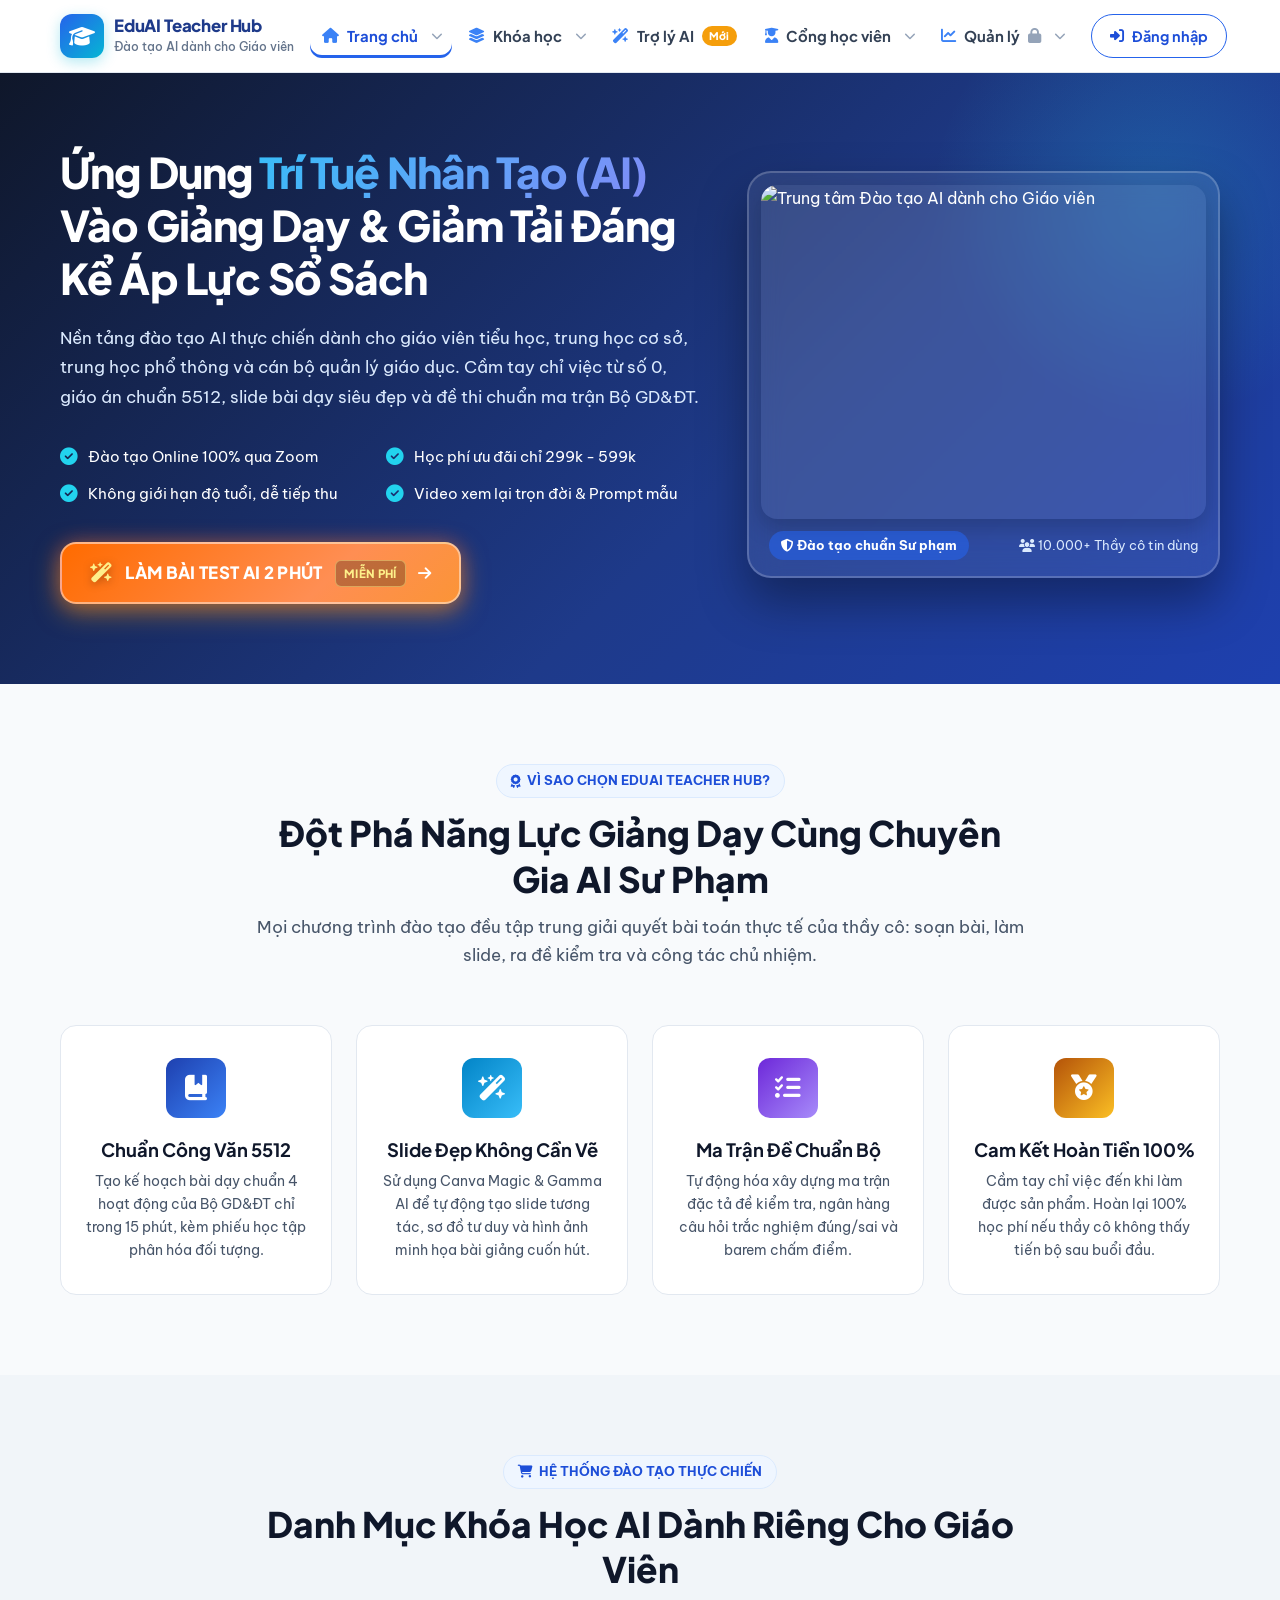
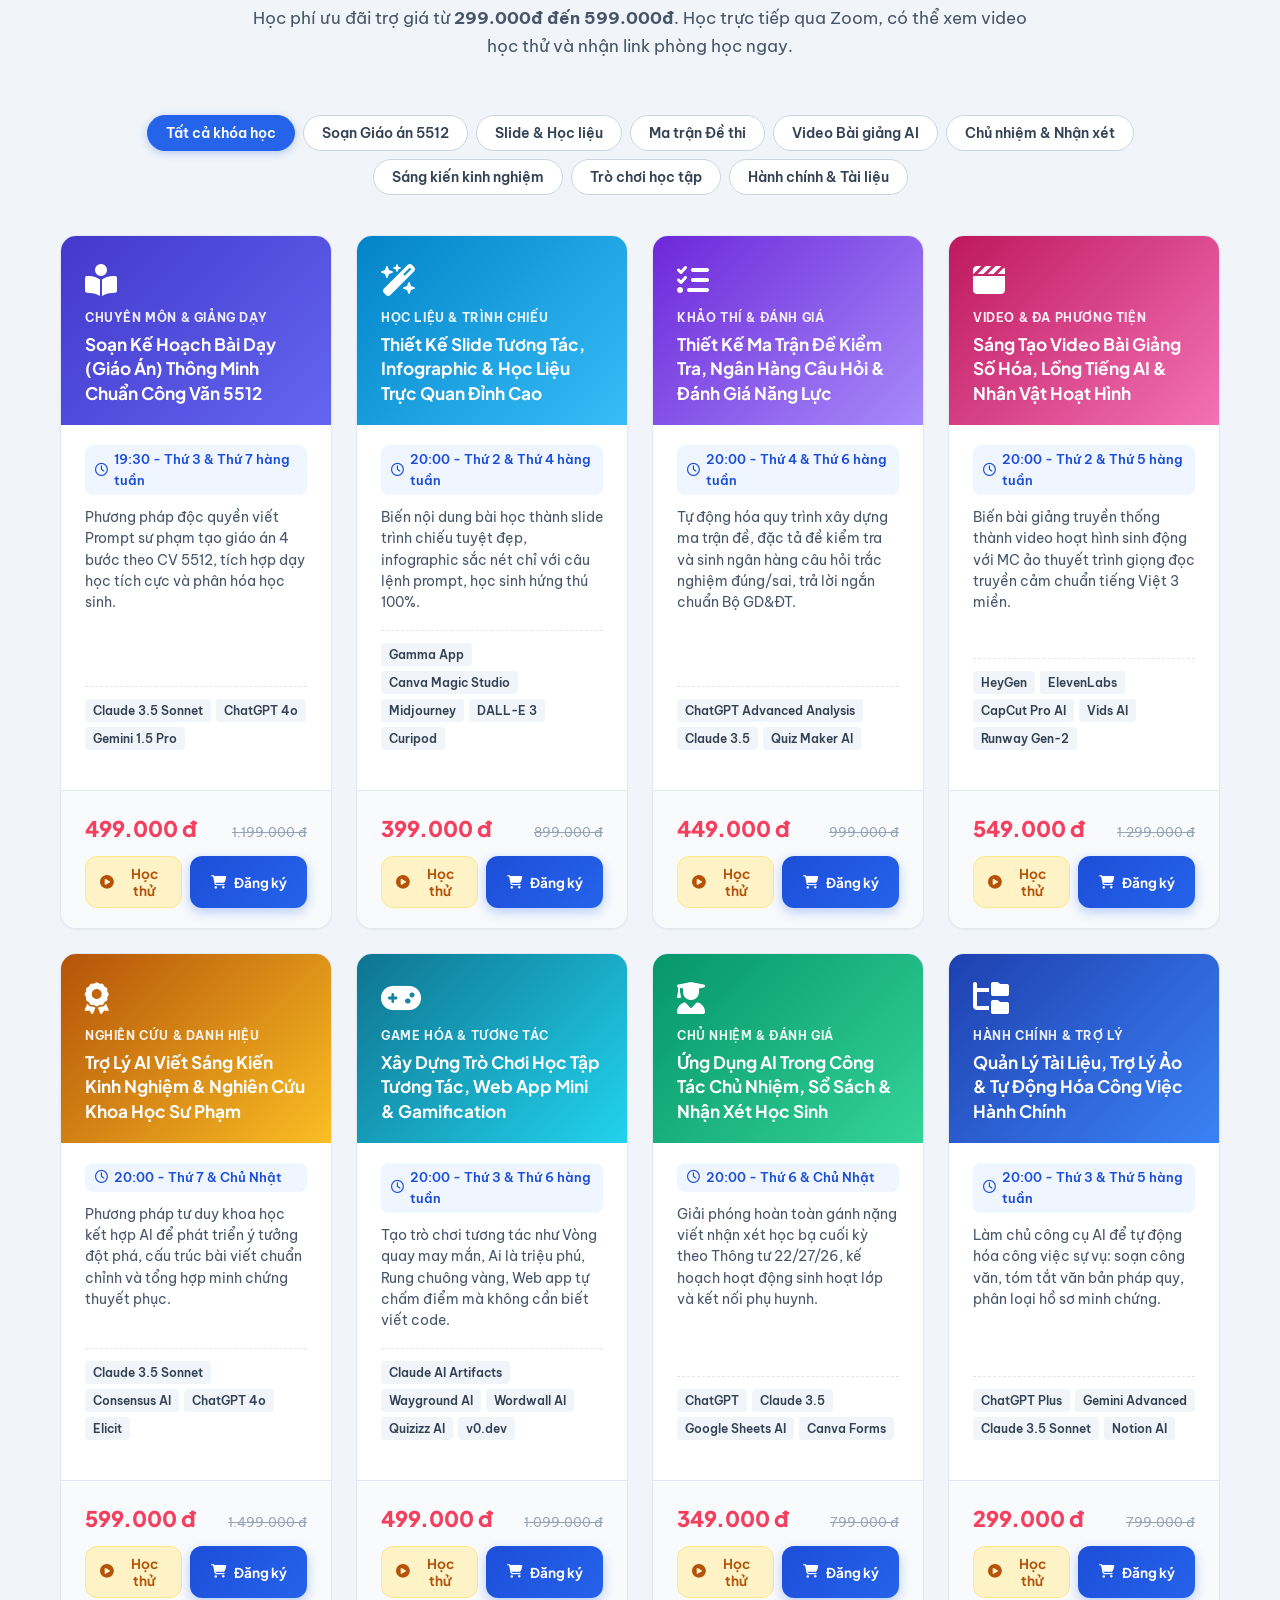
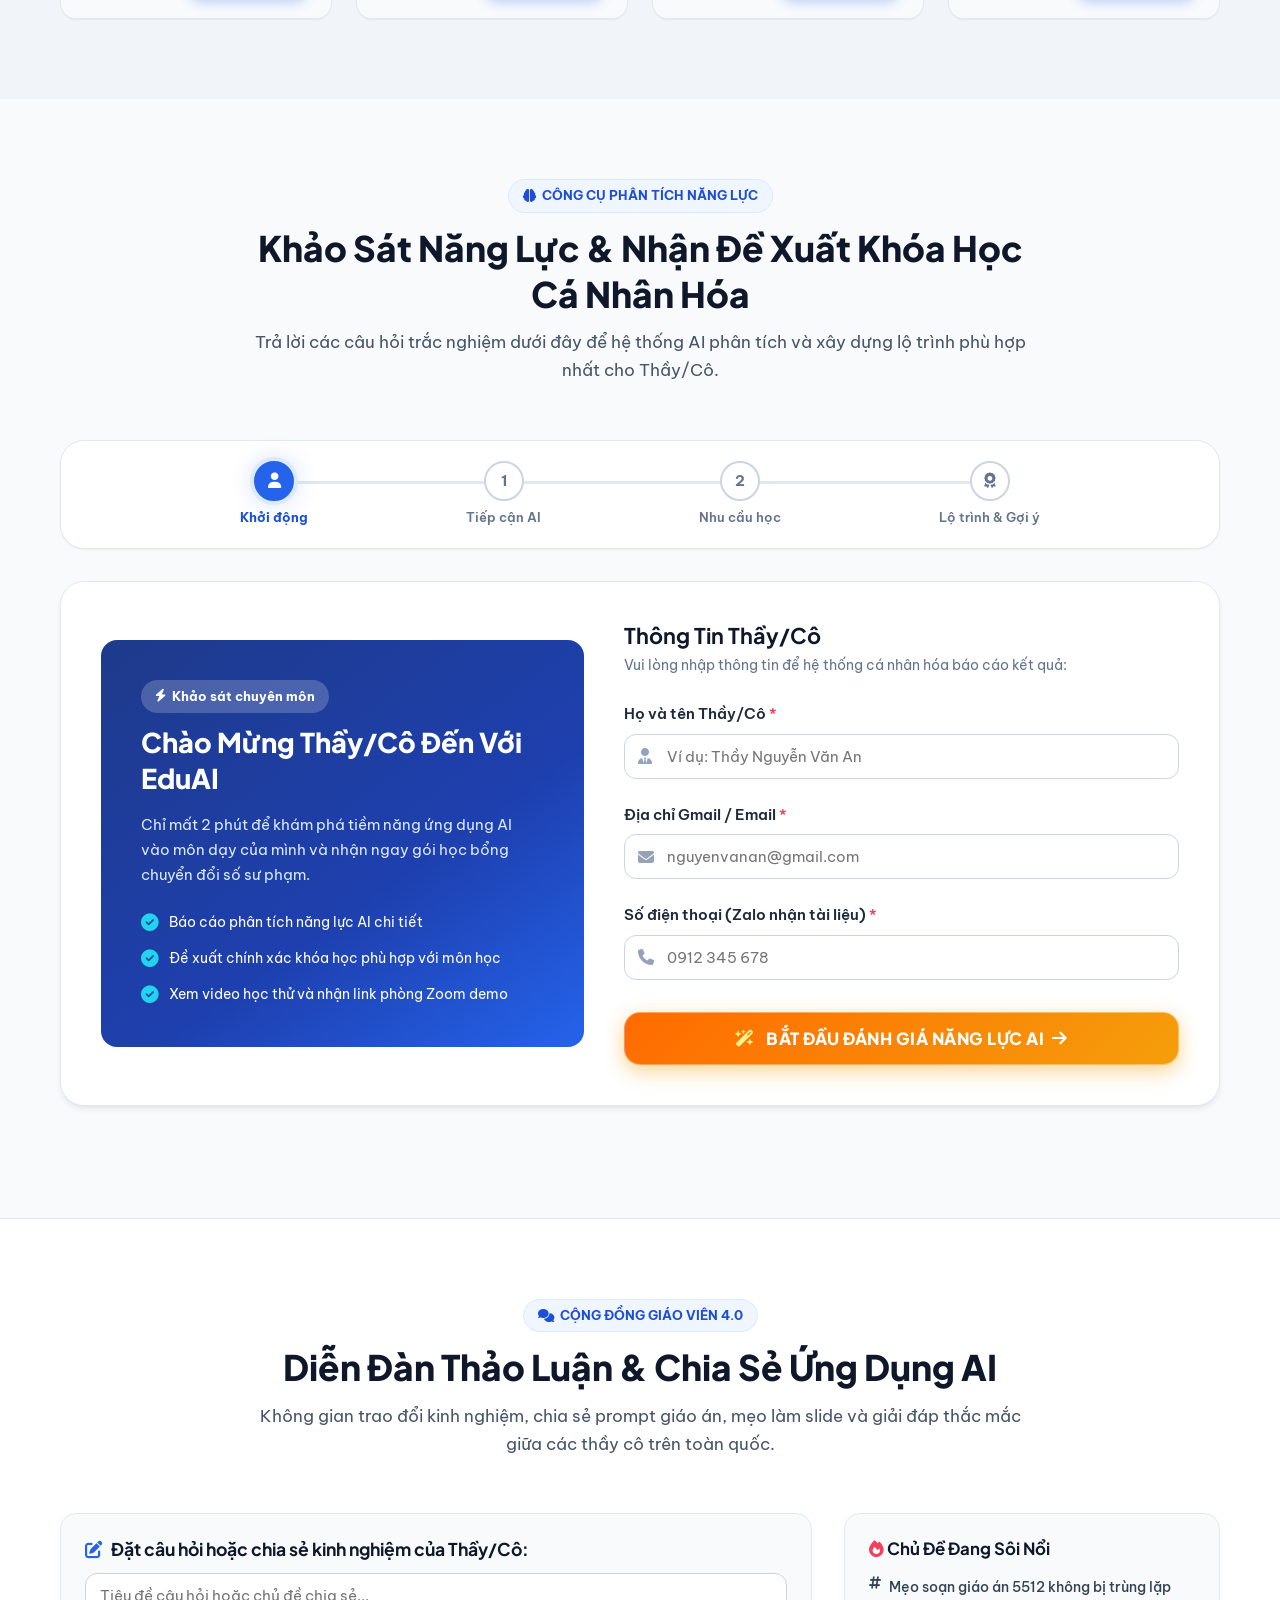
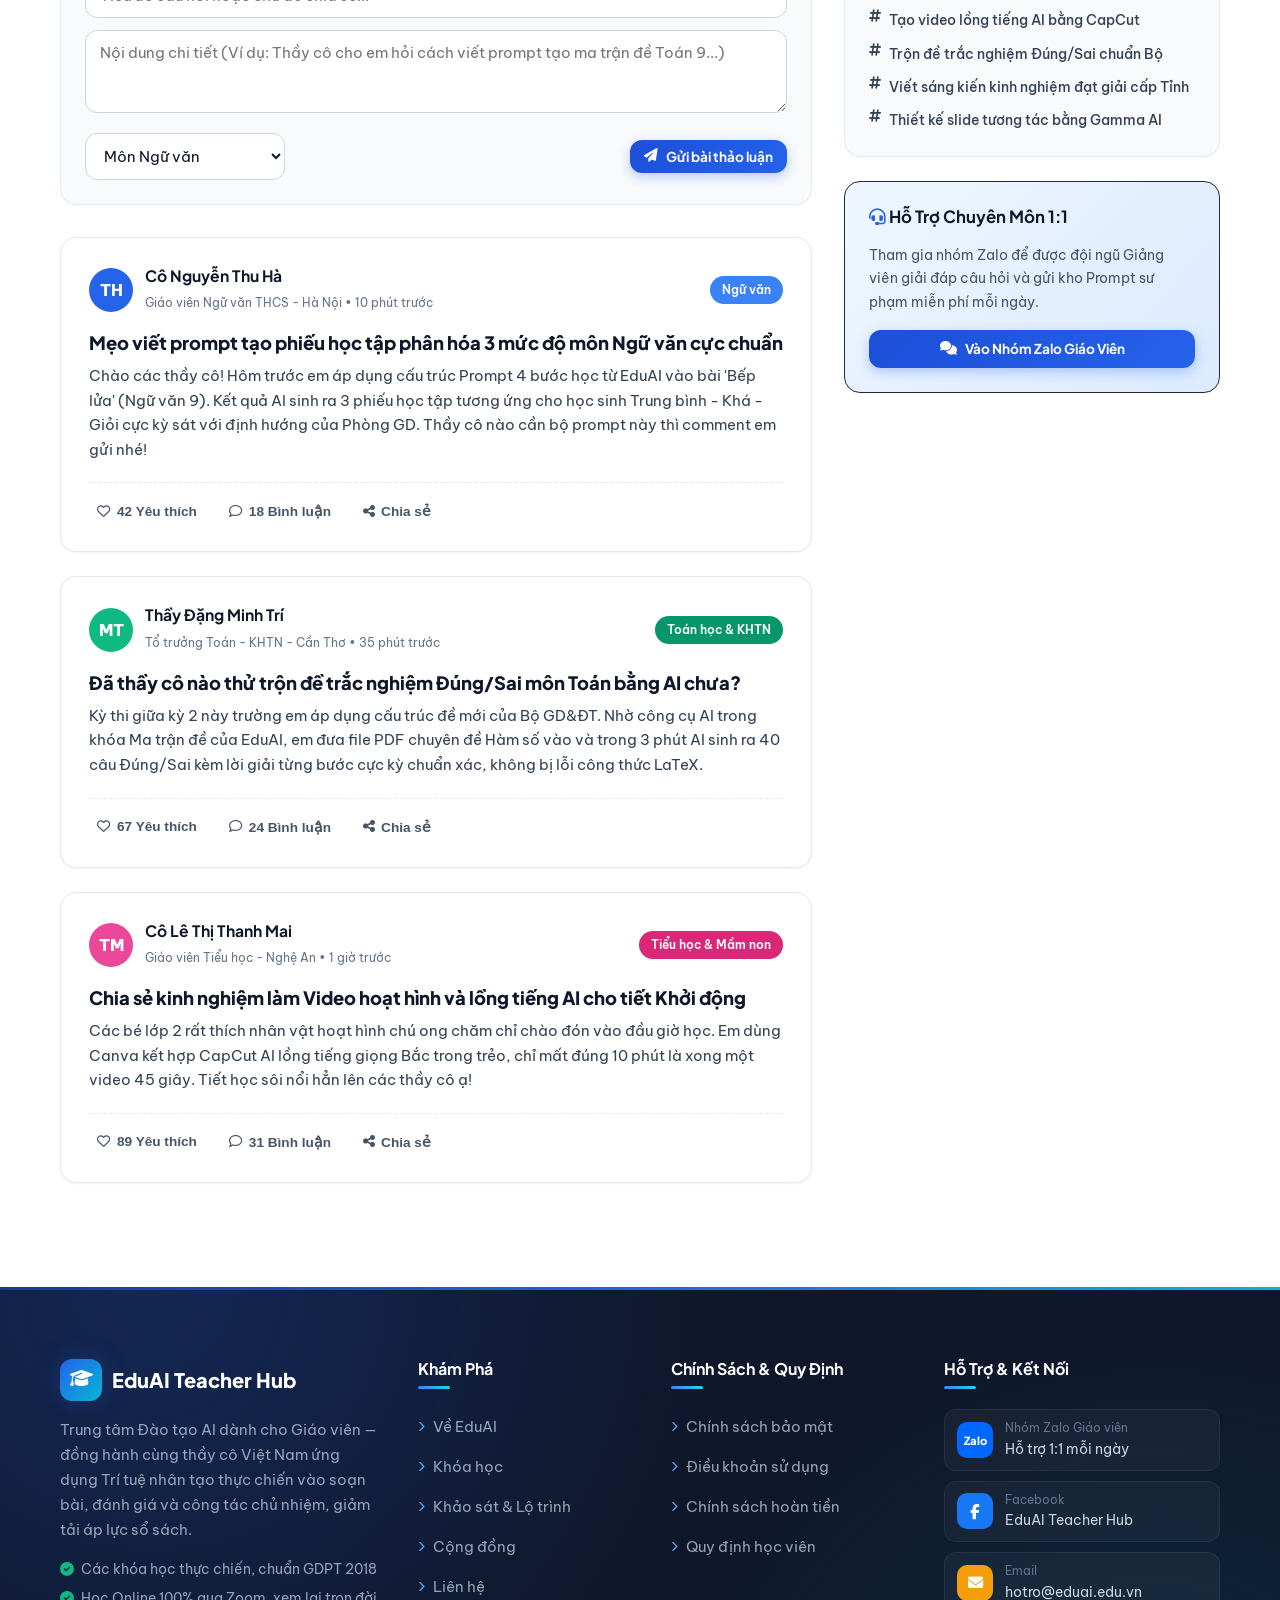
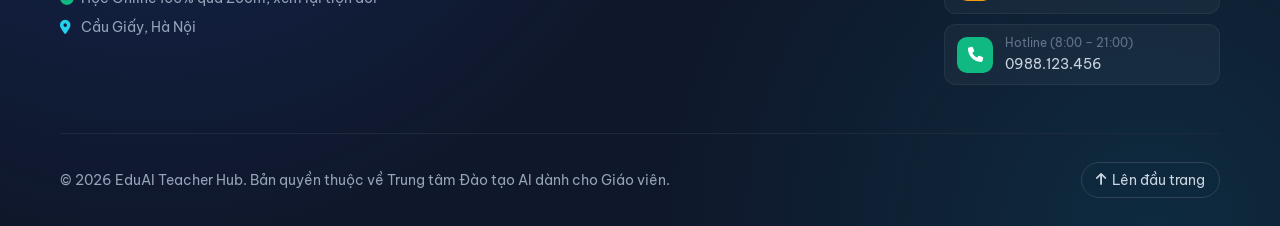
==== commit 3fd42af5: "Thêm Trợ lý AI Sư phạm (Gemini) — trang assistant.html + /api/ai - Khung chat streaming, 5 nút gợi ý" ====
--- a/index.html
+++ b/index.html
@@ -48,7 +48,7 @@
 </head>
 <body data-page="home" data-gated>
 
-  <!-- ==================== HEADER NAVBAR NGANG (dùng chung index.html / student.html / admin.html) ==================== -->
+  <!-- ==================== HEADER NAVBAR NGANG (dùng chung index.html / student.html / assistant.html / admin.html) ==================== -->
   <header class="site-header" id="site-header">
     <div class="container header-inner">
       <a href="index.html" class="brand" aria-label="EduAI Teacher Hub — Trang chủ">
@@ -90,6 +90,12 @@
               <li><a href="index.html?loc=game_app#courses"><span class="dd-icon"><i class="fa-solid fa-gamepad"></i></span><span class="dd-text"><strong>Trò chơi học tập</strong><small>499.000đ</small></span></a></li>
               <li><a href="index.html?loc=hanh_chinh#courses"><span class="dd-icon"><i class="fa-solid fa-folder-open"></i></span><span class="dd-text"><strong>Hành chính &amp; Tài liệu</strong><small>299.000đ</small></span></a></li>
             </ul>
+          </li>
+
+          <li class="nav-item" data-nav="assistant">
+            <div class="nav-row">
+              <a href="assistant.html" class="nav-link nav-link-solo"><i class="fa-solid fa-wand-magic-sparkles"></i> Trợ lý AI <span class="nav-new">Mới</span></a>
+            </div>
           </li>
 
           <li class="nav-item" data-nav="student">
--- a/css/style.css
+++ b/css/style.css
@@ -2751,11 +2751,27 @@
   }
 }
 
+/* Mục "Trợ lý AI": không có dropdown nên chừa lề phải như các mục khác */
+.nav-link-solo {
+  padding-right: 12px;
+}
+
+.nav-new {
+  padding: 1px 7px;
+  border-radius: var(--radius-full);
+  background: var(--amber-500);
+  color: var(--white);
+  font-size: 0.66rem;
+  font-weight: 800;
+  letter-spacing: 0.02em;
+}
+
 @media (min-width: 1024px) and (max-width: 1199px) {
   .brand-text span { display: none; }
   .nav-link { padding-left: 8px; font-size: 0.88rem; }
   .nav-link > i:first-child { display: none; }
   .user-chip-name { display: none; }
+  .nav-new { display: none; }
 }
 
 /* Dưới 1024px: menu thành bảng dọc mở bằng nút ☰ */
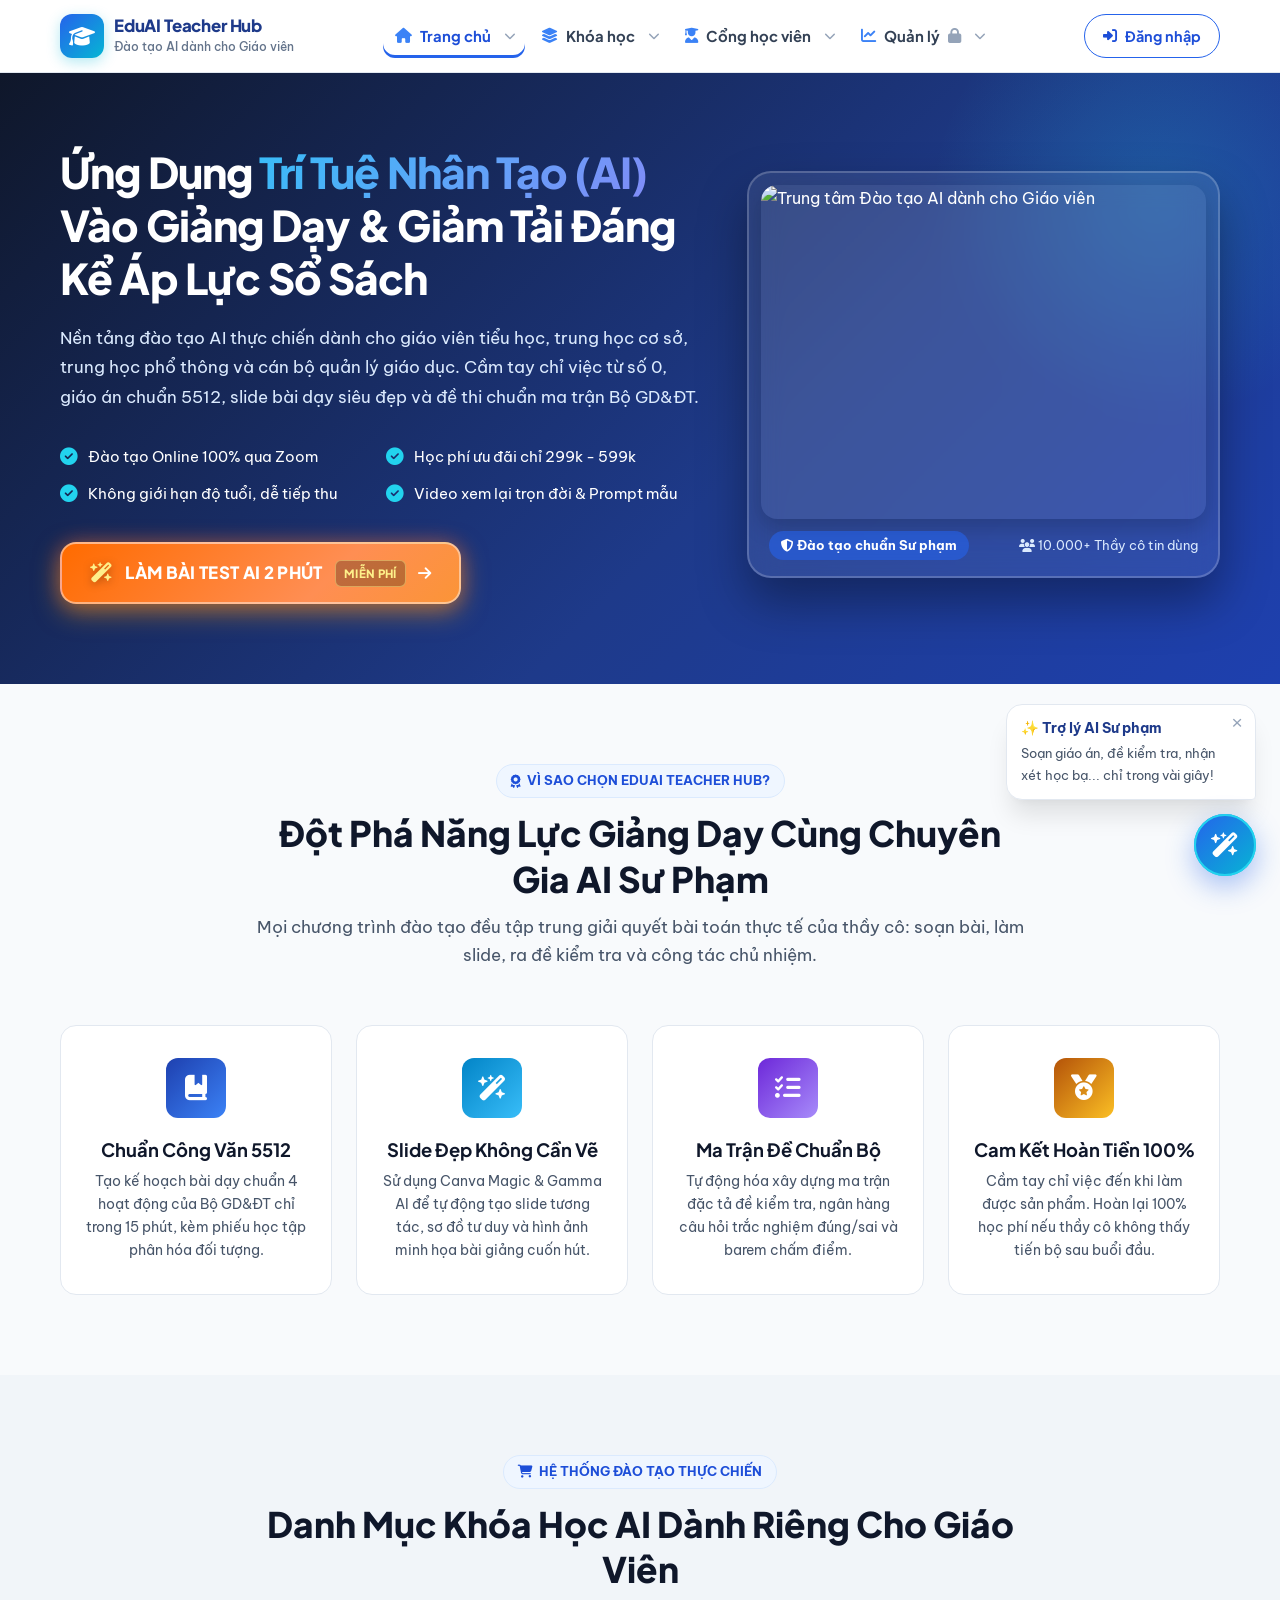
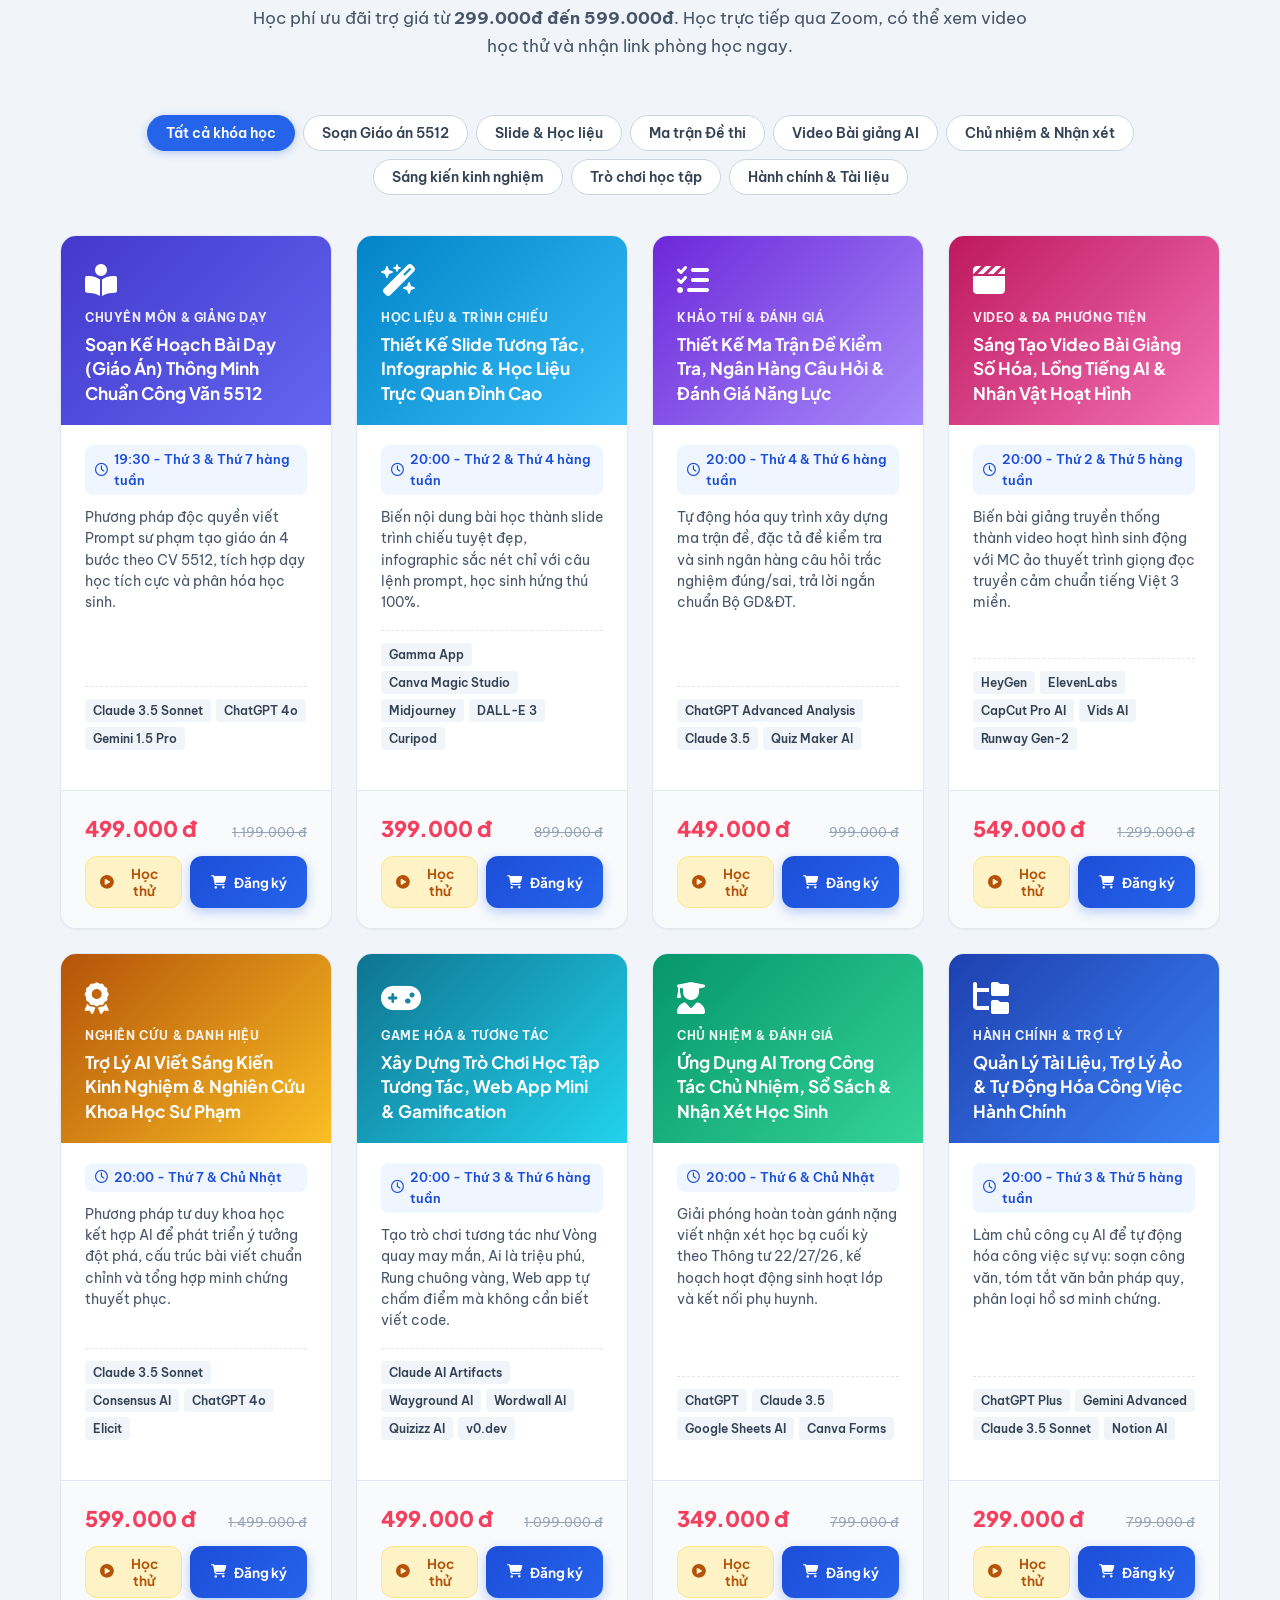
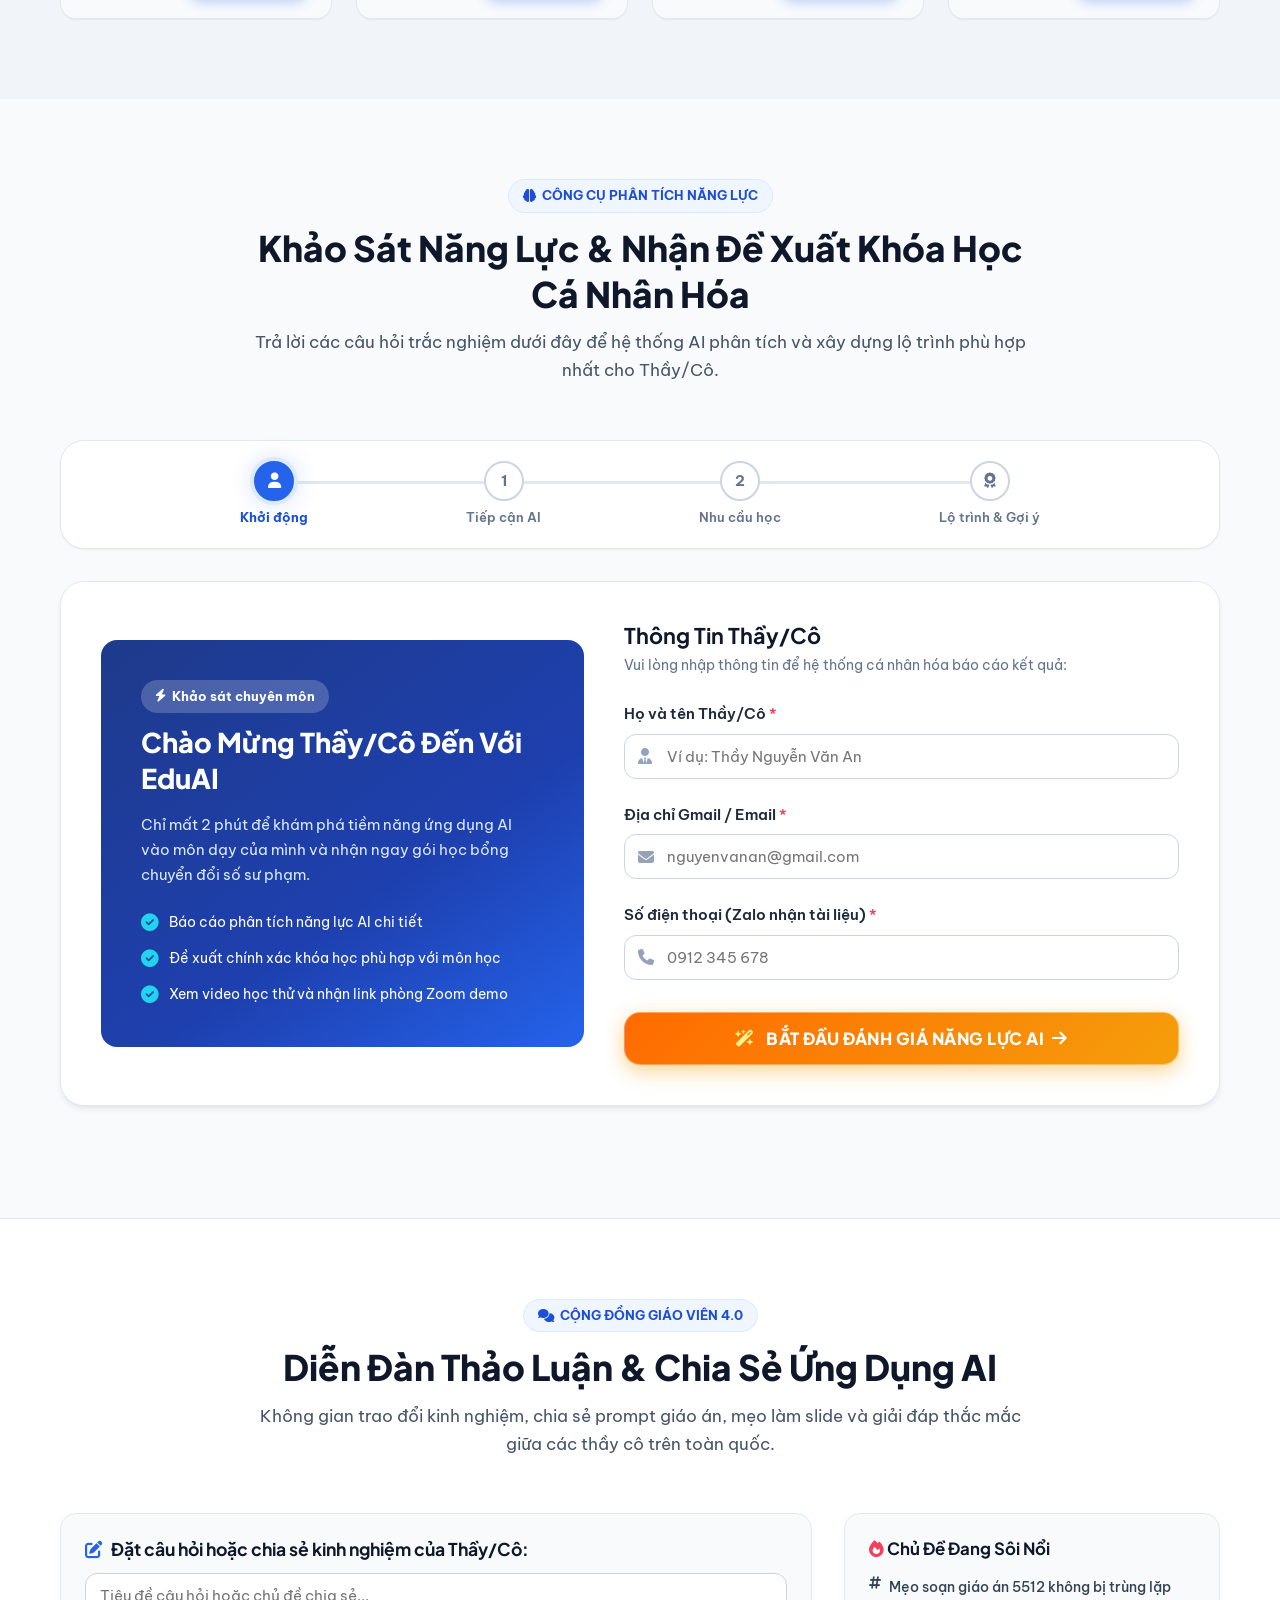
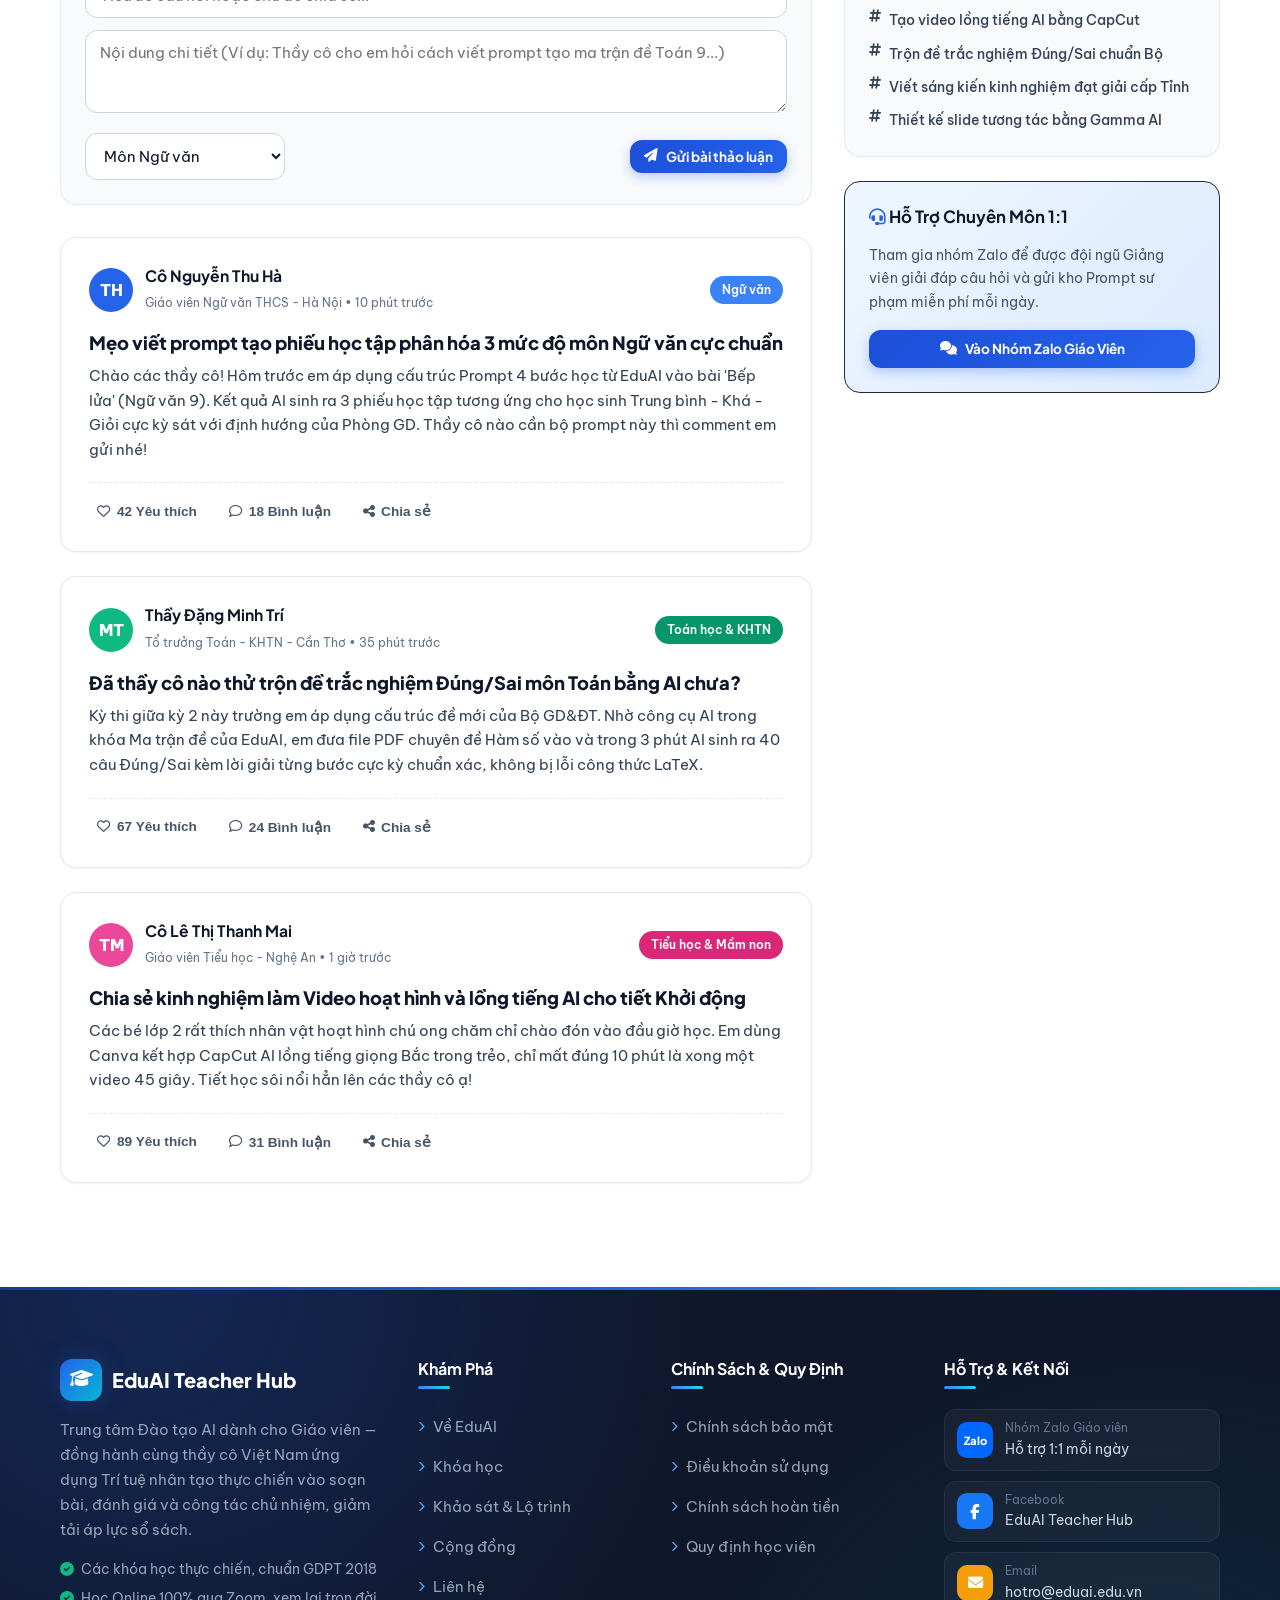
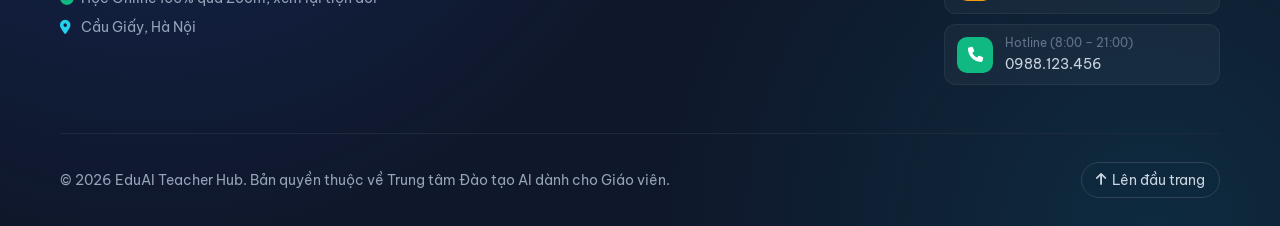
==== commit b6cf1a2a: "Trợ lý AI: chuyển từ mục menu sang nút nổi góc phải + popup chat - Bỏ mục "Trợ lý AI" trên header và" ====
--- a/index.html
+++ b/index.html
@@ -45,10 +45,11 @@
 
   <!-- Master CSS -->
   <link rel="stylesheet" href="css/style.css">
+  <link rel="stylesheet" href="css/assistant.css">
 </head>
 <body data-page="home" data-gated>
 
-  <!-- ==================== HEADER NAVBAR NGANG (dùng chung index.html / student.html / assistant.html / admin.html) ==================== -->
+  <!-- ==================== HEADER NAVBAR NGANG (dùng chung index.html / student.html / admin.html) ==================== -->
   <header class="site-header" id="site-header">
     <div class="container header-inner">
       <a href="index.html" class="brand" aria-label="EduAI Teacher Hub — Trang chủ">
@@ -90,12 +91,6 @@
               <li><a href="index.html?loc=game_app#courses"><span class="dd-icon"><i class="fa-solid fa-gamepad"></i></span><span class="dd-text"><strong>Trò chơi học tập</strong><small>499.000đ</small></span></a></li>
               <li><a href="index.html?loc=hanh_chinh#courses"><span class="dd-icon"><i class="fa-solid fa-folder-open"></i></span><span class="dd-text"><strong>Hành chính &amp; Tài liệu</strong><small>299.000đ</small></span></a></li>
             </ul>
-          </li>
-
-          <li class="nav-item" data-nav="assistant">
-            <div class="nav-row">
-              <a href="assistant.html" class="nav-link nav-link-solo"><i class="fa-solid fa-wand-magic-sparkles"></i> Trợ lý AI <span class="nav-new">Mới</span></a>
-            </div>
           </li>
 
           <li class="nav-item" data-nav="student">
@@ -658,5 +653,6 @@
   <script src="js/telegram.js"></script>
   <script src="js/site.js"></script>
   <script src="js/app.js"></script>
+  <script src="js/assistant.js"></script>
 </body>
 </html>
--- a/css/style.css
+++ b/css/style.css
@@ -2751,27 +2751,11 @@
   }
 }
 
-/* Mục "Trợ lý AI": không có dropdown nên chừa lề phải như các mục khác */
-.nav-link-solo {
-  padding-right: 12px;
-}
-
-.nav-new {
-  padding: 1px 7px;
-  border-radius: var(--radius-full);
-  background: var(--amber-500);
-  color: var(--white);
-  font-size: 0.66rem;
-  font-weight: 800;
-  letter-spacing: 0.02em;
-}
-
 @media (min-width: 1024px) and (max-width: 1199px) {
   .brand-text span { display: none; }
   .nav-link { padding-left: 8px; font-size: 0.88rem; }
   .nav-link > i:first-child { display: none; }
   .user-chip-name { display: none; }
-  .nav-new { display: none; }
 }
 
 /* Dưới 1024px: menu thành bảng dọc mở bằng nút ☰ */
--- a/css/assistant.css
+++ b/css/assistant.css
@@ -0,0 +1,857 @@
+/* ==========================================================================
+   TRỢ LÝ AI SƯ PHẠM — nút nổi góc phải + popup chat (js/assistant.js tự chèn vào trang)
+   Dùng kèm css/style.css (design tokens). Nạp ở index.html & student.html.
+   ========================================================================== */
+
+.ai-widget[hidden],
+.ai-widget [hidden],
+.ai-teaser[hidden] {
+  display: none !important;
+}
+
+/* Toast nhích lên để không đè nút nổi */
+body.has-ai-fab .toast-container {
+  bottom: 104px;
+}
+
+/* Popup đang mở: toast dời sang trái popup */
+@media (min-width: 601px) {
+  body.ai-widget-open .toast-container {
+    right: 464px;
+  }
+}
+
+/* ---------- Nút nổi ---------- */
+.ai-fab {
+  position: fixed;
+  right: 24px;
+  bottom: 24px;
+  z-index: 1910;
+  width: 62px;
+  height: 62px;
+  border: none;
+  border-radius: 50%;
+  background: linear-gradient(135deg, var(--primary-600), var(--cyan-500));
+  color: var(--white);
+  font-size: 1.55rem;
+  cursor: pointer;
+  box-shadow: 0 10px 28px rgba(37, 99, 235, 0.4);
+  transition: transform var(--transition-normal), box-shadow var(--transition-normal);
+}
+
+/* Vòng sáng lan tỏa thu hút sự chú ý */
+.ai-fab::before {
+  content: "";
+  position: absolute;
+  inset: 0;
+  border-radius: 50%;
+  border: 2px solid var(--cyan-400);
+  animation: aiPulse 2.4s ease-out infinite;
+  pointer-events: none;
+}
+
+.ai-fab:hover {
+  transform: translateY(-2px) scale(1.05);
+  box-shadow: 0 14px 32px rgba(37, 99, 235, 0.5);
+}
+
+.ai-fab:focus-visible {
+  outline: 3px solid #93C5FD;
+  outline-offset: 3px;
+}
+
+.ai-fab.is-active::before {
+  animation: none;
+  opacity: 0;
+}
+
+.ai-fab-icon {
+  position: absolute;
+  inset: 0;
+  display: flex;
+  align-items: center;
+  justify-content: center;
+  transition: opacity 0.25s ease, transform 0.3s cubic-bezier(0.16, 1, 0.3, 1);
+}
+
+.ai-fab-close {
+  opacity: 0;
+  transform: rotate(-90deg) scale(0.6);
+}
+
+.ai-fab.is-active .ai-fab-open {
+  opacity: 0;
+  transform: rotate(90deg) scale(0.6);
+}
+
+.ai-fab.is-active .ai-fab-close {
+  opacity: 1;
+  transform: none;
+}
+
+/* ---------- Lời mời cạnh nút nổi ---------- */
+.ai-teaser {
+  position: fixed;
+  right: 24px;
+  bottom: 100px;
+  z-index: 1905;
+  display: flex;
+  flex-direction: column;
+  gap: 2px;
+  max-width: 250px;
+  padding: 12px 34px 12px 14px;
+  border: 1px solid var(--slate-200);
+  border-radius: 16px 16px 4px 16px;
+  background: var(--white);
+  box-shadow: var(--shadow-xl);
+  font-size: 0.84rem;
+  color: var(--slate-600);
+  cursor: pointer;
+  animation: aiFadeIn 0.4s ease;
+}
+
+.ai-teaser strong {
+  color: var(--primary-800);
+  font-size: 0.9rem;
+}
+
+.ai-teaser-close {
+  position: absolute;
+  top: 4px;
+  right: 4px;
+  width: 28px;
+  height: 28px;
+  border: none;
+  background: transparent;
+  color: var(--slate-400);
+  font-size: 1.2rem;
+  cursor: pointer;
+  border-radius: 50%;
+}
+
+.ai-teaser-close:hover {
+  background: var(--slate-100);
+  color: var(--slate-700);
+}
+
+/* ---------- Popup chat ---------- */
+.ai-widget {
+  position: fixed;
+  right: 24px;
+  bottom: 100px;
+  z-index: 1900;
+  width: 420px;
+  height: min(660px, calc(100dvh - 124px));
+  display: flex;
+  flex-direction: column;
+  overflow: hidden;
+  background: var(--white);
+  border: 1px solid var(--slate-200);
+  border-radius: 22px;
+  box-shadow: 0 24px 60px rgba(15, 23, 42, 0.22);
+  opacity: 0;
+  transform: translateY(16px) scale(0.94);
+  transform-origin: bottom right;
+  transition: opacity 0.3s ease, transform 0.35s cubic-bezier(0.16, 1, 0.3, 1), width 0.35s ease, height 0.35s ease;
+}
+
+.ai-widget.is-open {
+  opacity: 1;
+  transform: none;
+}
+
+.ai-widget.is-expanded {
+  width: min(920px, calc(100vw - 48px));
+  height: calc(100dvh - 124px);
+}
+
+.ai-widget-head {
+  display: flex;
+  align-items: center;
+  gap: 10px;
+  padding: 12px 10px 12px 14px;
+  background: linear-gradient(135deg, var(--primary-800), var(--primary-600));
+  color: var(--white);
+  flex-shrink: 0;
+}
+
+.ai-widget-avatar {
+  width: 40px;
+  height: 40px;
+  flex-shrink: 0;
+  border-radius: 12px;
+  display: flex;
+  align-items: center;
+  justify-content: center;
+  background: rgba(255, 255, 255, 0.16);
+  border: 1px solid rgba(255, 255, 255, 0.25);
+  font-size: 1.1rem;
+}
+
+.ai-widget-title {
+  flex: 1;
+  min-width: 0;
+}
+
+.ai-widget-title strong {
+  display: block;
+  font-family: var(--font-heading);
+  font-size: 1rem;
+  white-space: nowrap;
+  overflow: hidden;
+  text-overflow: ellipsis;
+}
+
+.ai-widget-title span {
+  font-size: 0.76rem;
+  color: rgba(255, 255, 255, 0.82);
+}
+
+.ai-widget-title span i {
+  font-size: 0.5rem;
+  color: var(--emerald-500);
+  vertical-align: 2px;
+  margin-right: 3px;
+}
+
+.ai-head-btn {
+  width: 38px;
+  height: 38px;
+  flex-shrink: 0;
+  border: none;
+  border-radius: 10px;
+  background: transparent;
+  color: var(--white);
+  font-size: 0.95rem;
+  cursor: pointer;
+  transition: background var(--transition-fast);
+}
+
+.ai-head-btn:hover,
+.ai-head-btn:focus-visible {
+  background: rgba(255, 255, 255, 0.16);
+}
+
+.ai-widget-locked {
+  flex: 1;
+  display: flex;
+  flex-direction: column;
+  align-items: center;
+  justify-content: center;
+  padding: 2rem 1.75rem;
+  text-align: center;
+  background: var(--slate-50);
+}
+
+.ai-widget-locked h2 {
+  font-size: 1.15rem;
+  color: var(--primary-900);
+  margin-bottom: 0.4rem;
+}
+
+.ai-widget-locked p {
+  color: var(--slate-600);
+  font-size: 0.9rem;
+  margin-bottom: 1.25rem;
+}
+
+.ai-chat {
+  flex: 1;
+  min-height: 0;
+  display: flex;
+  flex-direction: column;
+}
+
+/* ---------- Vùng hội thoại ---------- */
+.ai-messages {
+  flex: 1;
+  overflow-y: auto;
+  overscroll-behavior: contain;
+  padding: 1.5rem 1.5rem 1rem;
+  display: flex;
+  flex-direction: column;
+  gap: 1.1rem;
+  background:
+    radial-gradient(circle at 100% 0, rgba(6, 182, 212, 0.06), transparent 40%),
+    var(--slate-50);
+}
+
+.ai-msg {
+  display: flex;
+  gap: 10px;
+  animation: aiFadeIn 0.3s ease;
+}
+
+.ai-msg-user {
+  justify-content: flex-end;
+}
+
+.ai-msg-user .ai-msg-body {
+  max-width: min(78%, 640px);
+  padding: 10px 16px;
+  background: linear-gradient(135deg, var(--primary-600), var(--primary-500));
+  color: var(--white);
+  border-radius: 18px 18px 4px 18px;
+  white-space: pre-wrap;
+  word-break: break-word;
+  box-shadow: 0 6px 16px rgba(37, 99, 235, 0.2);
+}
+
+.ai-avatar {
+  flex-shrink: 0;
+  width: 36px;
+  height: 36px;
+  border-radius: var(--radius-md);
+  display: flex;
+  align-items: center;
+  justify-content: center;
+  color: var(--white);
+  background: linear-gradient(135deg, var(--primary-600), var(--cyan-500));
+  box-shadow: 0 4px 12px rgba(6, 182, 212, 0.25);
+}
+
+.ai-msg-main {
+  min-width: 0;
+  flex: 1;
+  max-width: 820px;
+}
+
+.ai-msg-model .ai-msg-body {
+  padding: 14px 18px;
+  background: var(--white);
+  border: 1px solid var(--slate-200);
+  border-radius: 4px 18px 18px 18px;
+  box-shadow: var(--shadow-sm);
+  color: var(--slate-800);
+  word-break: break-word;
+}
+
+.ai-msg-body.is-waiting {
+  display: inline-flex;
+  align-items: center;
+  gap: 10px;
+}
+
+.ai-typing-label {
+  color: var(--slate-500);
+  font-size: 0.88rem;
+}
+
+.ai-typing {
+  display: inline-flex;
+  gap: 4px;
+}
+
+.ai-typing span {
+  width: 7px;
+  height: 7px;
+  border-radius: 50%;
+  background: var(--primary-500);
+  animation: aiDot 1.2s infinite ease-in-out;
+}
+
+.ai-typing span:nth-child(2) { animation-delay: 0.15s; }
+.ai-typing span:nth-child(3) { animation-delay: 0.3s; }
+
+/* Con trỏ nhấp nháy cuối đoạn đang được viết */
+.ai-msg-model.is-streaming .ai-md:not(.is-waiting) > :last-child::after {
+  content: "";
+  display: inline-block;
+  width: 7px;
+  height: 1em;
+  margin-left: 3px;
+  vertical-align: -2px;
+  background: var(--primary-500);
+  border-radius: 2px;
+  animation: aiBlink 0.9s steps(2) infinite;
+}
+
+.ai-msg-error .ai-avatar {
+  background: var(--rose-500);
+  box-shadow: none;
+}
+
+.ai-msg-error .ai-msg-body {
+  padding: 12px 16px;
+  background: var(--rose-100);
+  color: var(--rose-600);
+  border-radius: 4px 18px 18px 18px;
+  font-weight: 500;
+}
+
+.ai-msg-actions {
+  display: flex;
+  flex-wrap: wrap;
+  align-items: center;
+  gap: 6px;
+  margin-top: 6px;
+}
+
+.ai-msg-actions button {
+  display: inline-flex;
+  align-items: center;
+  gap: 6px;
+  min-height: 34px;
+  padding: 4px 12px;
+  border: 1px solid var(--slate-200);
+  border-radius: var(--radius-full);
+  background: var(--white);
+  color: var(--slate-600);
+  font: inherit;
+  font-size: 0.8rem;
+  font-weight: 600;
+  cursor: pointer;
+  transition: all var(--transition-fast);
+}
+
+.ai-msg-actions button:hover {
+  border-color: var(--primary-400);
+  color: var(--primary-700);
+  transform: translateY(-1px);
+}
+
+.ai-stopped {
+  font-size: 0.8rem;
+  color: var(--amber-600);
+  font-weight: 600;
+  margin-right: 4px;
+}
+
+/* ---------- Nội dung Markdown của AI ---------- */
+.ai-md {
+  font-size: 0.95rem;
+  line-height: 1.7;
+}
+
+.ai-md > :first-child { margin-top: 0; }
+.ai-md > :last-child { margin-bottom: 0; }
+.ai-md p,
+.ai-md ul,
+.ai-md ol,
+.ai-md pre,
+.ai-md blockquote,
+.ai-md .ai-table-wrap { margin: 0 0 0.75rem; }
+
+.ai-md h3,
+.ai-md h4,
+.ai-md h5 {
+  font-family: var(--font-heading);
+  color: var(--primary-800);
+  line-height: 1.35;
+  margin: 1.1rem 0 0.5rem;
+}
+
+.ai-md h3 { font-size: 1.12rem; }
+.ai-md h4 { font-size: 1.02rem; }
+.ai-md h5 { font-size: 0.96rem; }
+
+.ai-md ul,
+.ai-md ol { padding-left: 1.4rem; }
+.ai-md li { margin: 0.2rem 0; }
+.ai-md li > ul,
+.ai-md li > ol { margin: 0.2rem 0; }
+.ai-md strong { color: var(--slate-900); }
+.ai-md a { color: var(--primary-600); }
+
+.ai-md code {
+  padding: 1px 6px;
+  border-radius: 6px;
+  background: var(--slate-100);
+  font-size: 0.88em;
+}
+
+.ai-md pre {
+  padding: 12px 14px;
+  border-radius: var(--radius-md);
+  background: var(--slate-900);
+  color: var(--slate-100);
+  overflow-x: auto;
+  font-size: 0.85rem;
+}
+
+.ai-md pre code { background: none; padding: 0; }
+
+.ai-md blockquote {
+  padding: 8px 14px;
+  border-left: 4px solid var(--amber-400);
+  background: var(--amber-100);
+  border-radius: 0 var(--radius-sm) var(--radius-sm) 0;
+}
+
+.ai-md hr {
+  border: none;
+  border-top: 1px dashed var(--slate-300);
+  margin: 1rem 0;
+}
+
+.ai-table-wrap {
+  overflow-x: auto;
+  border: 1px solid var(--slate-200);
+  border-radius: var(--radius-md);
+}
+
+.ai-md table {
+  width: 100%;
+  border-collapse: collapse;
+  font-size: 0.88rem;
+}
+
+.ai-md th,
+.ai-md td {
+  padding: 8px 10px;
+  border-bottom: 1px solid var(--slate-200);
+  border-right: 1px solid var(--slate-200);
+  text-align: left;
+  vertical-align: top;
+  min-width: 90px;
+}
+
+.ai-md th:last-child,
+.ai-md td:last-child { border-right: none; }
+.ai-md tbody tr:last-child td { border-bottom: none; }
+
+.ai-md th {
+  background: var(--primary-50);
+  color: var(--primary-800);
+  font-weight: 700;
+}
+
+/* ---------- Màn chào ---------- */
+.ai-welcome {
+  margin: auto;
+  max-width: 760px;
+  text-align: center;
+  padding: 1rem 0;
+  animation: aiFadeIn 0.4s ease;
+}
+
+.ai-welcome-icon {
+  width: 60px;
+  height: 60px;
+  margin: 0 auto 0.9rem;
+  border-radius: 18px;
+  display: flex;
+  align-items: center;
+  justify-content: center;
+  font-size: 1.6rem;
+  color: var(--white);
+  background: linear-gradient(135deg, var(--primary-600), var(--cyan-500));
+  box-shadow: var(--shadow-glow);
+}
+
+.ai-welcome h2 {
+  font-size: 1.35rem;
+  color: var(--primary-900);
+  margin-bottom: 0.35rem;
+}
+
+.ai-welcome > p {
+  color: var(--slate-600);
+  margin-bottom: 1.25rem;
+}
+
+.ai-preset-grid {
+  display: grid;
+  grid-template-columns: repeat(auto-fit, minmax(210px, 1fr));
+  gap: 10px;
+  text-align: left;
+}
+
+.ai-preset-card {
+  display: flex;
+  align-items: center;
+  gap: 12px;
+  min-height: 64px;
+  padding: 12px 14px;
+  border: 1px solid var(--slate-200);
+  border-radius: var(--radius-lg);
+  background: rgba(255, 255, 255, 0.85);
+  backdrop-filter: blur(6px);
+  font: inherit;
+  text-align: left;
+  cursor: pointer;
+  transition: all var(--transition-normal);
+}
+
+.ai-preset-card:hover,
+.ai-preset-card:focus-visible {
+  border-color: var(--primary-600);
+  box-shadow: 0 0 0 2px #93C5FD, var(--shadow-card-hover);
+  transform: translateY(-2px);
+}
+
+.ai-preset-icon {
+  font-size: 1.5rem;
+  flex-shrink: 0;
+}
+
+.ai-preset-card strong {
+  display: block;
+  color: var(--slate-900);
+  font-size: 0.92rem;
+}
+
+.ai-preset-card small {
+  display: block;
+  color: var(--slate-500);
+  font-size: 0.8rem;
+}
+
+.ai-examples {
+  display: flex;
+  flex-wrap: wrap;
+  justify-content: center;
+  align-items: center;
+  gap: 8px;
+  margin-top: 1.1rem;
+}
+
+.ai-examples-label {
+  font-size: 0.82rem;
+  color: var(--slate-500);
+  font-weight: 600;
+}
+
+.ai-example {
+  min-height: 36px;
+  padding: 6px 12px;
+  border: 1px dashed var(--slate-300);
+  border-radius: var(--radius-full);
+  background: var(--white);
+  color: var(--slate-600);
+  font: inherit;
+  font-size: 0.82rem;
+  cursor: pointer;
+  transition: all var(--transition-fast);
+}
+
+.ai-example:hover {
+  border-color: var(--primary-500);
+  border-style: solid;
+  color: var(--primary-700);
+}
+
+/* ---------- Khung nhập ---------- */
+.ai-composer {
+  border-top: 1px solid var(--slate-200);
+  background: var(--white);
+  padding: 10px 1.25rem 10px;
+}
+
+.ai-chips {
+  display: flex;
+  flex-wrap: wrap;
+  gap: 8px;
+  overflow-x: auto;
+  padding: 2px 2px 8px;
+  scrollbar-width: thin;
+}
+
+.ai-chip {
+  flex-shrink: 0;
+  display: inline-flex;
+  align-items: center;
+  gap: 6px;
+  min-height: 38px;
+  padding: 6px 14px;
+  border: 1px solid var(--primary-100);
+  border-radius: var(--radius-full);
+  background: var(--primary-50);
+  color: var(--primary-800);
+  font: inherit;
+  font-size: 0.84rem;
+  font-weight: 600;
+  white-space: nowrap;
+  cursor: pointer;
+  transition: all var(--transition-fast);
+}
+
+.ai-chip:hover,
+.ai-chip:focus-visible {
+  border-color: var(--primary-600);
+  background: var(--white);
+  box-shadow: 0 0 0 2px #93C5FD;
+  transform: translateY(-2px);
+}
+
+.ai-hint {
+  display: flex;
+  gap: 8px;
+  align-items: flex-start;
+  margin-bottom: 8px;
+  padding: 8px 12px;
+  border-radius: var(--radius-md);
+  background: var(--amber-100);
+  color: var(--slate-700);
+  font-size: 0.84rem;
+  animation: aiFadeIn 0.3s ease;
+}
+
+.ai-hint i {
+  color: var(--amber-600);
+  margin-top: 3px;
+}
+
+.ai-input-row {
+  display: flex;
+  align-items: flex-end;
+  gap: 8px;
+  padding: 6px 6px 6px 14px;
+  border: 1.5px solid var(--slate-300);
+  border-radius: 18px;
+  background: var(--white);
+  transition: border-color var(--transition-fast), box-shadow var(--transition-fast);
+}
+
+.ai-input-row:focus-within {
+  border-color: var(--primary-600);
+  box-shadow: 0 0 0 3px rgba(147, 197, 253, 0.6);
+}
+
+.ai-input-row textarea {
+  flex: 1;
+  min-height: 44px;
+  max-height: 220px;
+  padding: 10px 0;
+  border: none;
+  outline: none;
+  resize: none;
+  background: transparent;
+  font: inherit;
+  font-size: 0.95rem;
+  line-height: 1.5;
+  color: var(--slate-900);
+}
+
+.ai-send-btn {
+  flex-shrink: 0;
+  width: 44px;
+  height: 44px;
+  border: none;
+  border-radius: 14px;
+  background: linear-gradient(135deg, var(--primary-600), var(--primary-500));
+  color: var(--white);
+  font-size: 1rem;
+  cursor: pointer;
+  transition: all var(--transition-fast);
+}
+
+.ai-send-btn:hover {
+  transform: translateY(-2px);
+  box-shadow: 0 6px 16px rgba(37, 99, 235, 0.3);
+}
+
+.ai-send-btn.is-stop {
+  background: var(--slate-800);
+}
+
+.ai-disclaimer {
+  margin-top: 6px;
+  text-align: center;
+  font-size: 0.74rem;
+  color: var(--slate-500);
+}
+
+@keyframes aiFadeIn {
+  from { opacity: 0; transform: translateY(6px); }
+  to { opacity: 1; transform: none; }
+}
+
+@keyframes aiDot {
+  0%, 80%, 100% { opacity: 0.3; transform: translateY(0); }
+  40% { opacity: 1; transform: translateY(-4px); }
+}
+
+@keyframes aiBlink {
+  to { opacity: 0; }
+}
+
+@keyframes aiPulse {
+  0% { transform: scale(1); opacity: 0.8; }
+  100% { transform: scale(1.45); opacity: 0; }
+}
+
+/* Khung nhỏ: gọn lại cho vừa 420px */
+.ai-widget:not(.is-expanded) .ai-messages { padding: 1rem 14px; }
+.ai-widget:not(.is-expanded) .ai-composer { padding: 8px 12px; }
+.ai-widget:not(.is-expanded) .ai-chips {
+  flex-wrap: nowrap;
+  scrollbar-width: none;
+  -webkit-mask-image: linear-gradient(to right, #000 85%, transparent);
+  mask-image: linear-gradient(to right, #000 85%, transparent);
+}
+.ai-widget:not(.is-expanded) .ai-chips::-webkit-scrollbar { display: none; }
+.ai-widget:not(.is-expanded) .ai-msg-user .ai-msg-body { max-width: 86%; }
+.ai-widget:not(.is-expanded) .ai-avatar { width: 30px; height: 30px; font-size: 0.85rem; }
+.ai-widget:not(.is-expanded) .ai-msg-model .ai-msg-body { padding: 12px 14px; }
+.ai-widget:not(.is-expanded) .ai-md { font-size: 0.92rem; }
+.ai-widget:not(.is-expanded) .ai-welcome h2 { font-size: 1.1rem; }
+.ai-widget:not(.is-expanded) .ai-welcome > p { font-size: 0.88rem; margin-bottom: 1rem; }
+.ai-widget:not(.is-expanded) .ai-welcome-icon { width: 50px; height: 50px; font-size: 1.3rem; }
+.ai-widget:not(.is-expanded) .ai-preset-grid { grid-template-columns: 1fr 1fr; gap: 8px; }
+.ai-widget:not(.is-expanded) .ai-preset-card { padding: 10px; gap: 8px; align-items: flex-start; }
+.ai-widget:not(.is-expanded) .ai-preset-icon { font-size: 1.25rem; }
+.ai-widget:not(.is-expanded) .ai-preset-card strong { font-size: 0.84rem; }
+.ai-widget:not(.is-expanded) .ai-preset-card small { font-size: 0.74rem; }
+.ai-widget:not(.is-expanded) .ai-disclaimer { font-size: 0.7rem; }
+
+/* Điện thoại: popup toàn màn hình */
+@media (max-width: 600px) {
+  .ai-fab {
+    right: 16px;
+    bottom: 16px;
+    width: 56px;
+    height: 56px;
+    font-size: 1.35rem;
+  }
+
+  .ai-teaser {
+    right: 16px;
+    bottom: 84px;
+  }
+
+  body.has-ai-fab .toast-container {
+    bottom: 88px;
+  }
+
+  .ai-widget,
+  .ai-widget.is-expanded {
+    inset: 0;
+    width: 100%;
+    height: 100dvh;
+    border: none;
+    border-radius: 0;
+    transform-origin: bottom center;
+  }
+
+  .ai-head-expand {
+    display: none;
+  }
+
+  body.ai-widget-open {
+    overflow: hidden;
+  }
+
+  body.ai-widget-open .ai-fab,
+  body.ai-widget-open .ai-teaser {
+    display: none;
+  }
+}
+
+@media (prefers-reduced-motion: reduce) {
+  .ai-msg,
+  .ai-welcome,
+  .ai-hint,
+  .ai-teaser { animation: none; }
+  .ai-fab::before { animation: none; }
+  .ai-widget { transition: none; }
+}
+
+.sr-only {
+  position: absolute;
+  width: 1px;
+  height: 1px;
+  overflow: hidden;
+  clip: rect(0 0 0 0);
+  white-space: nowrap;
+}
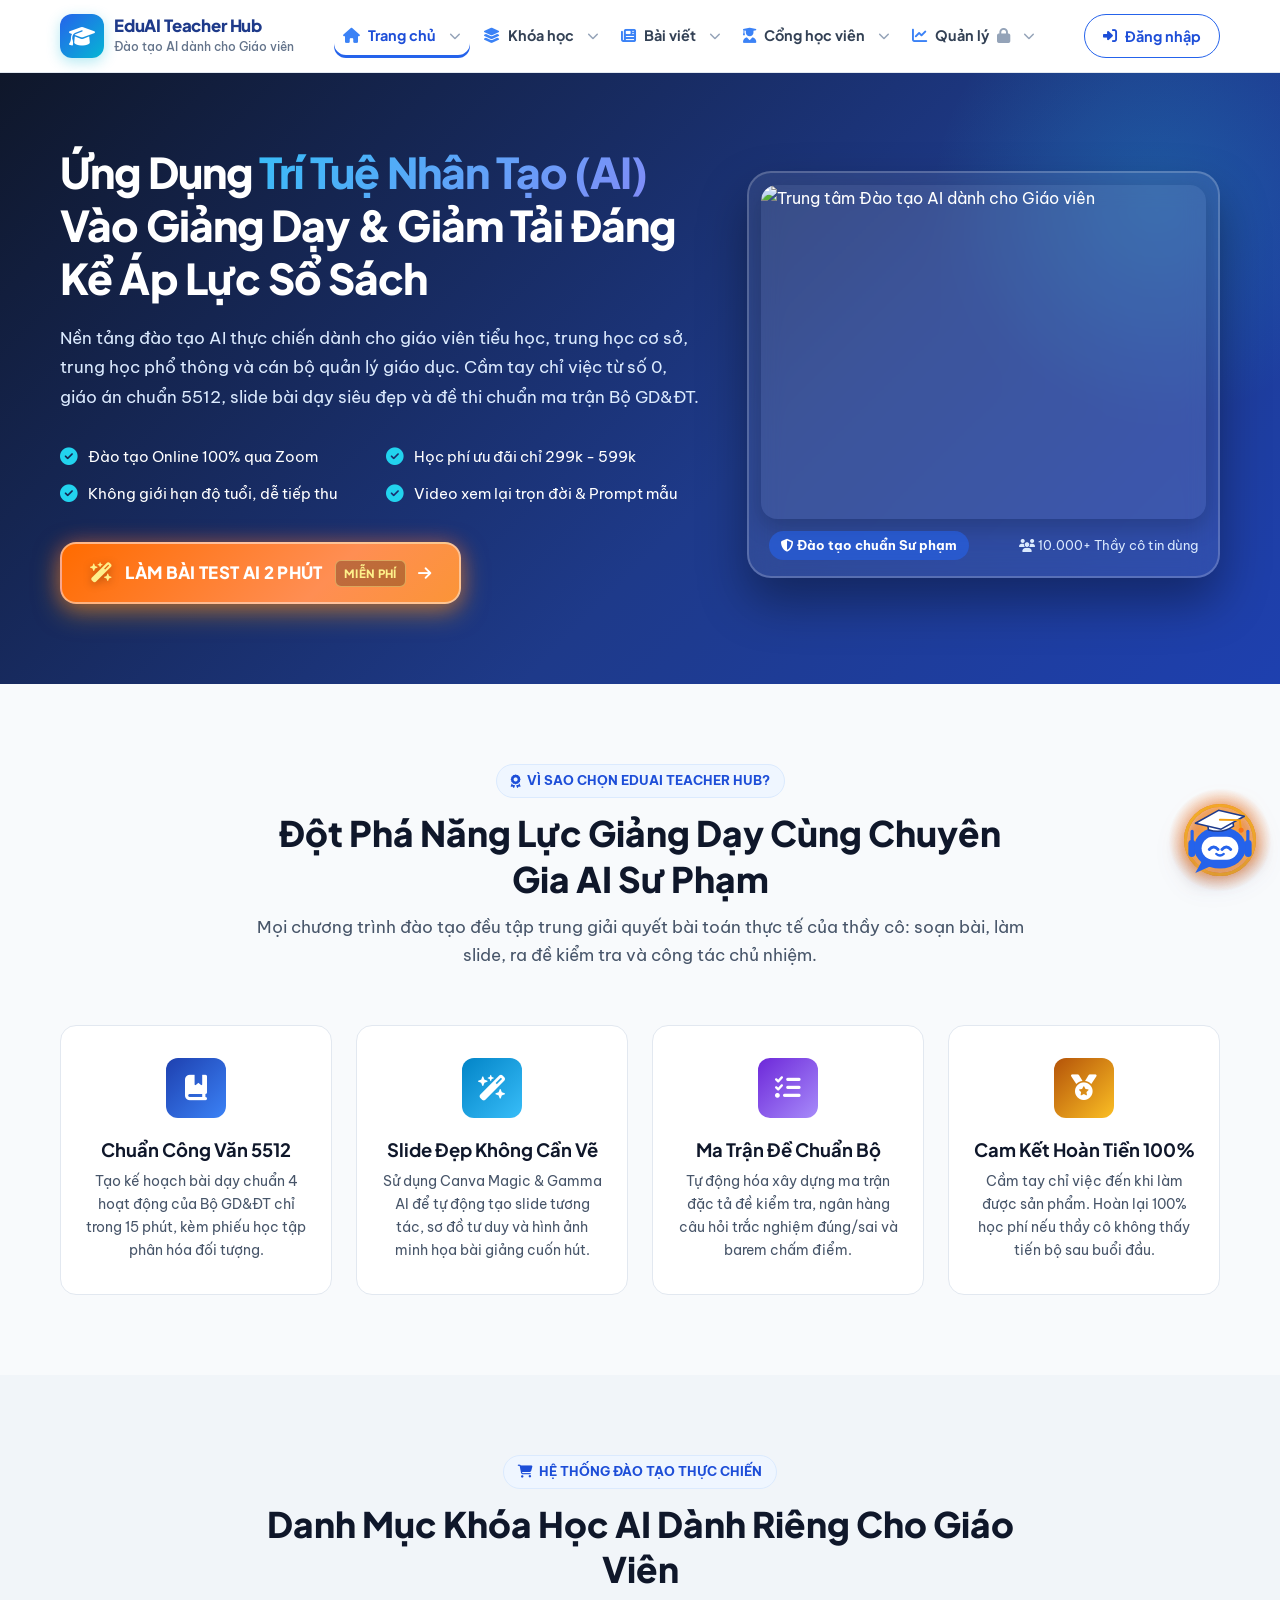
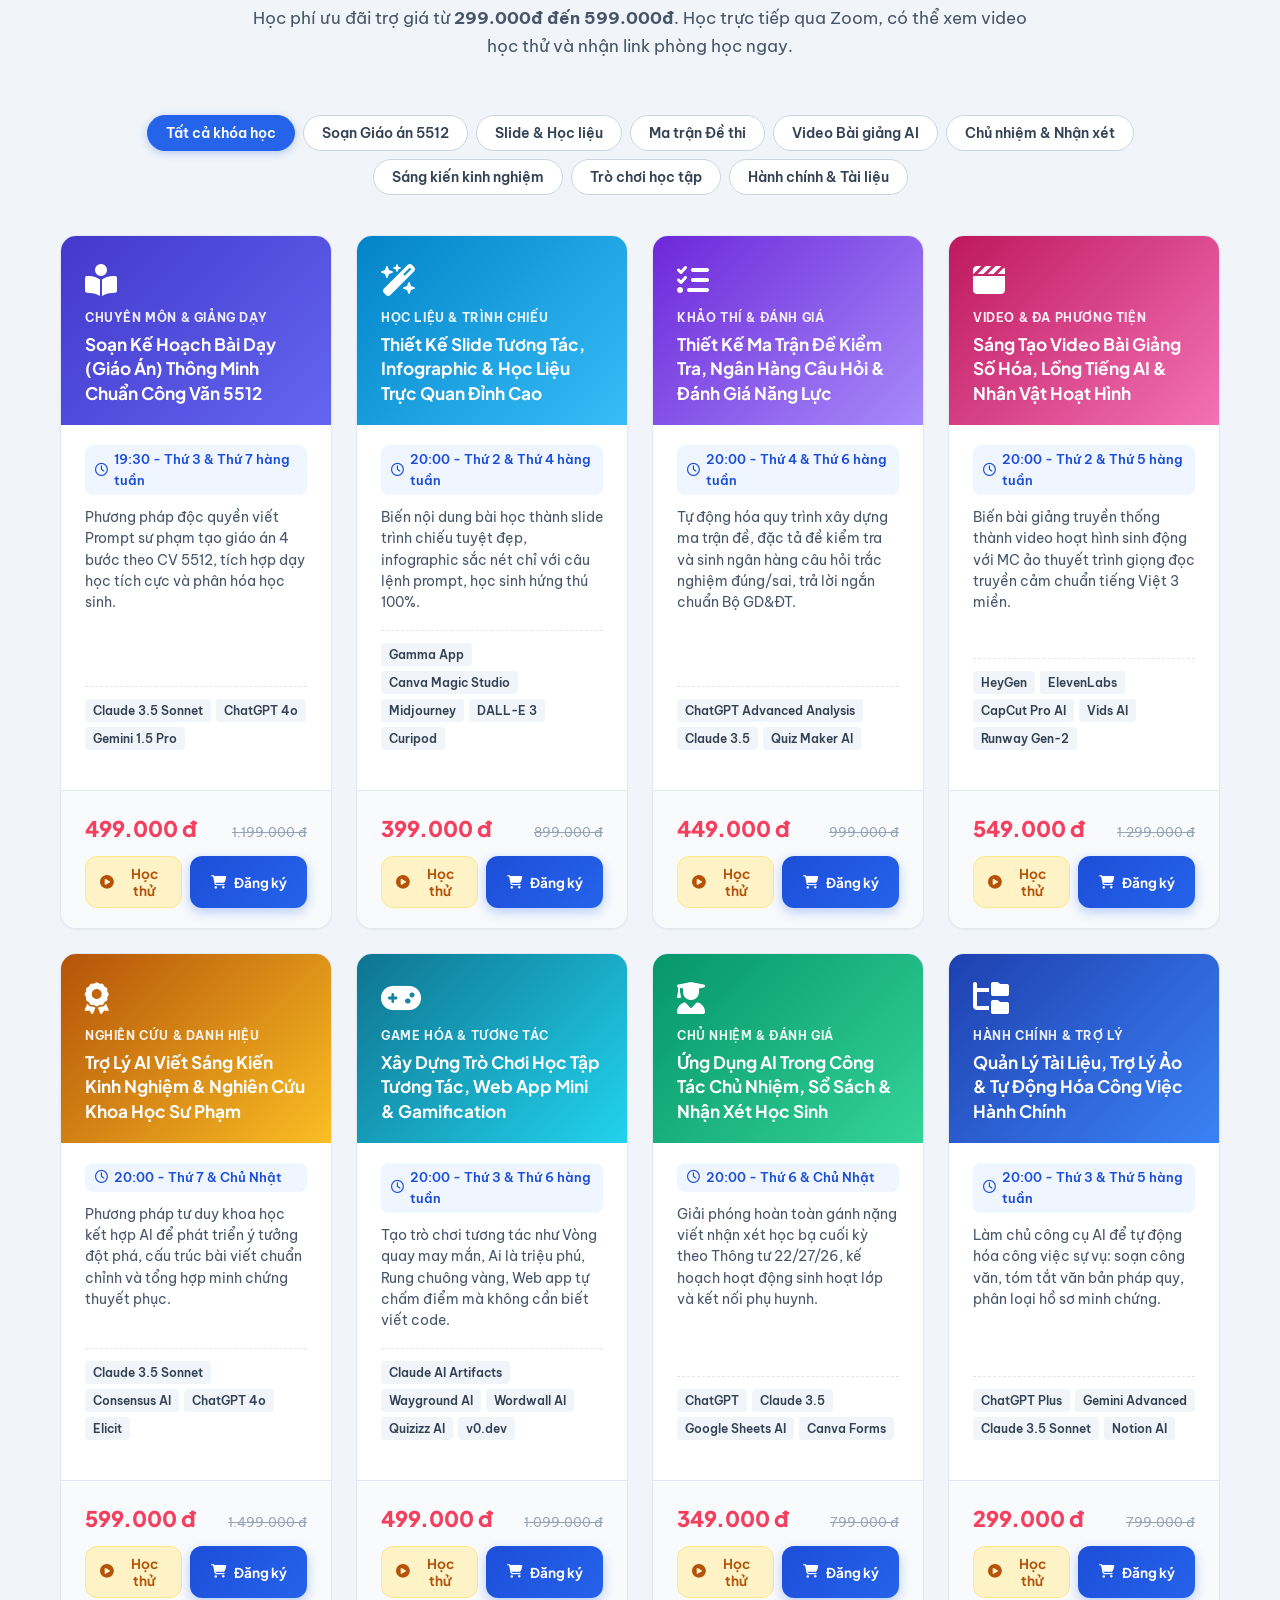
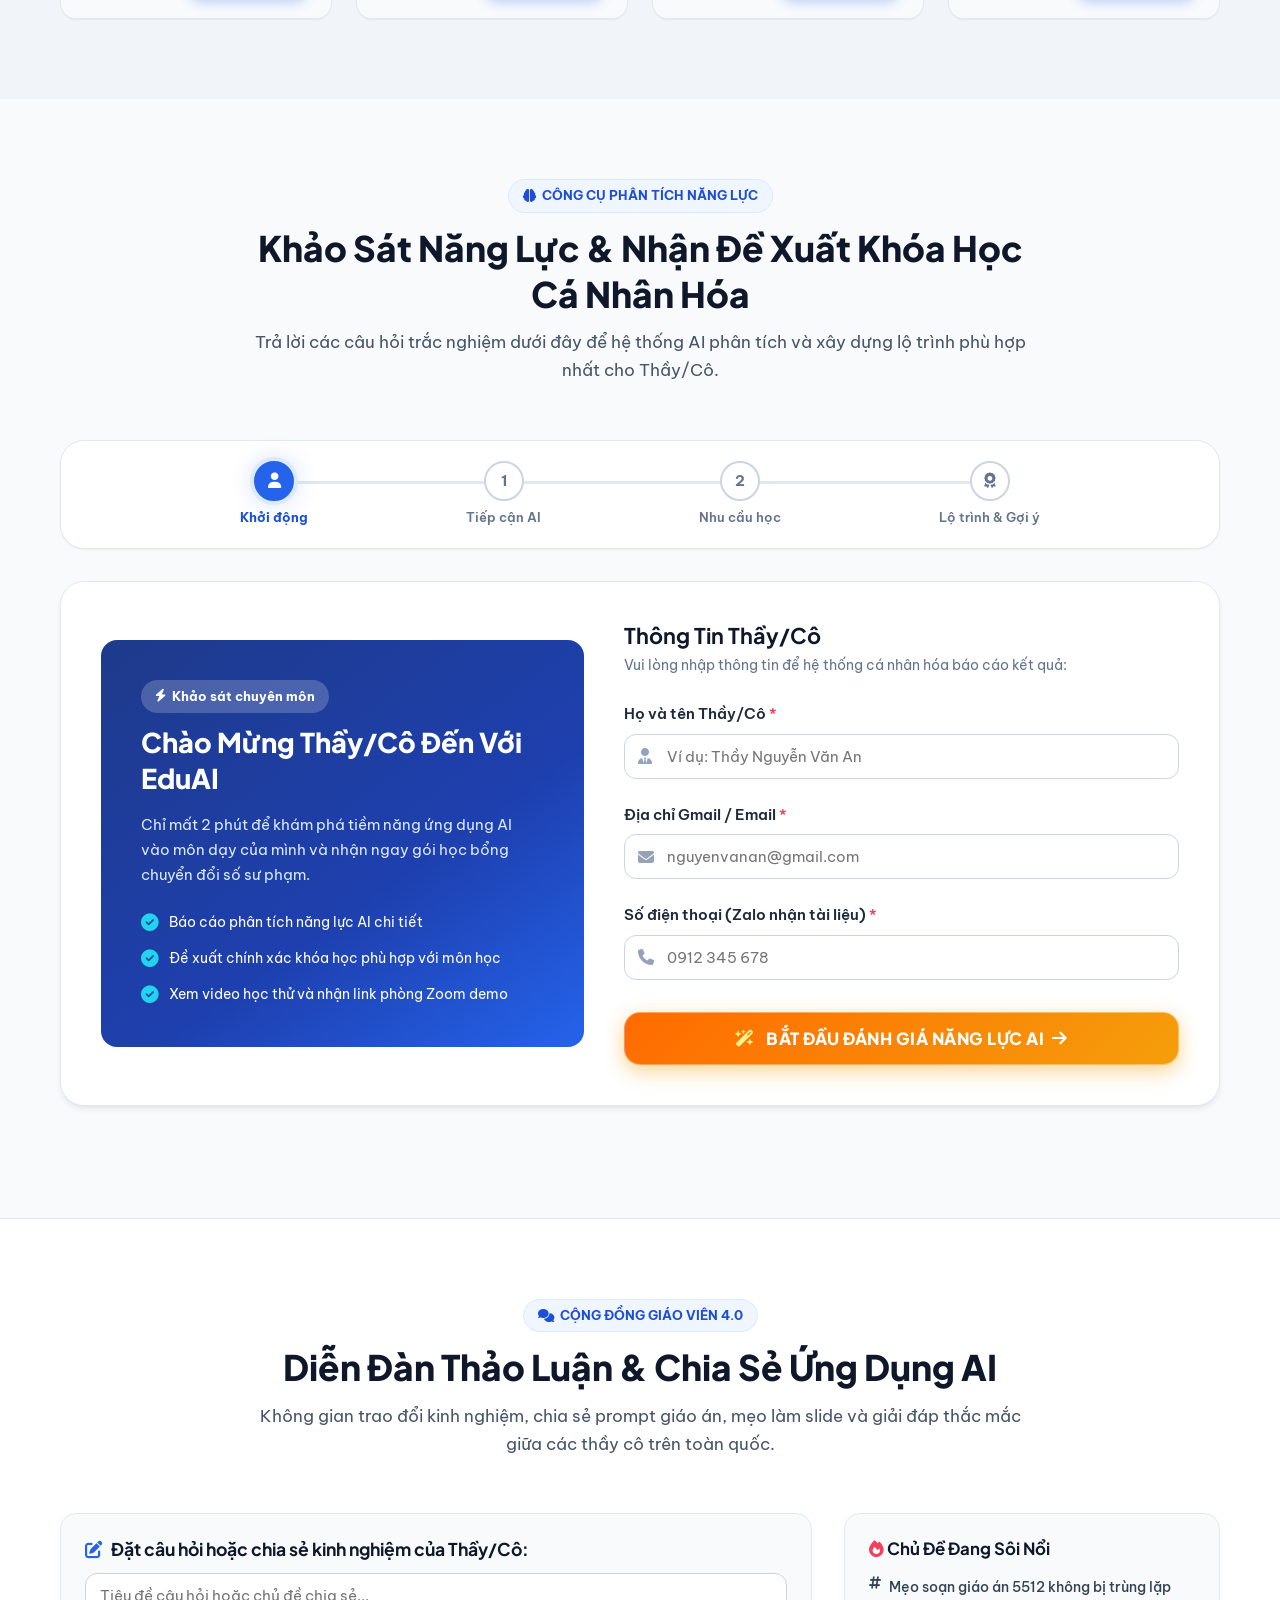
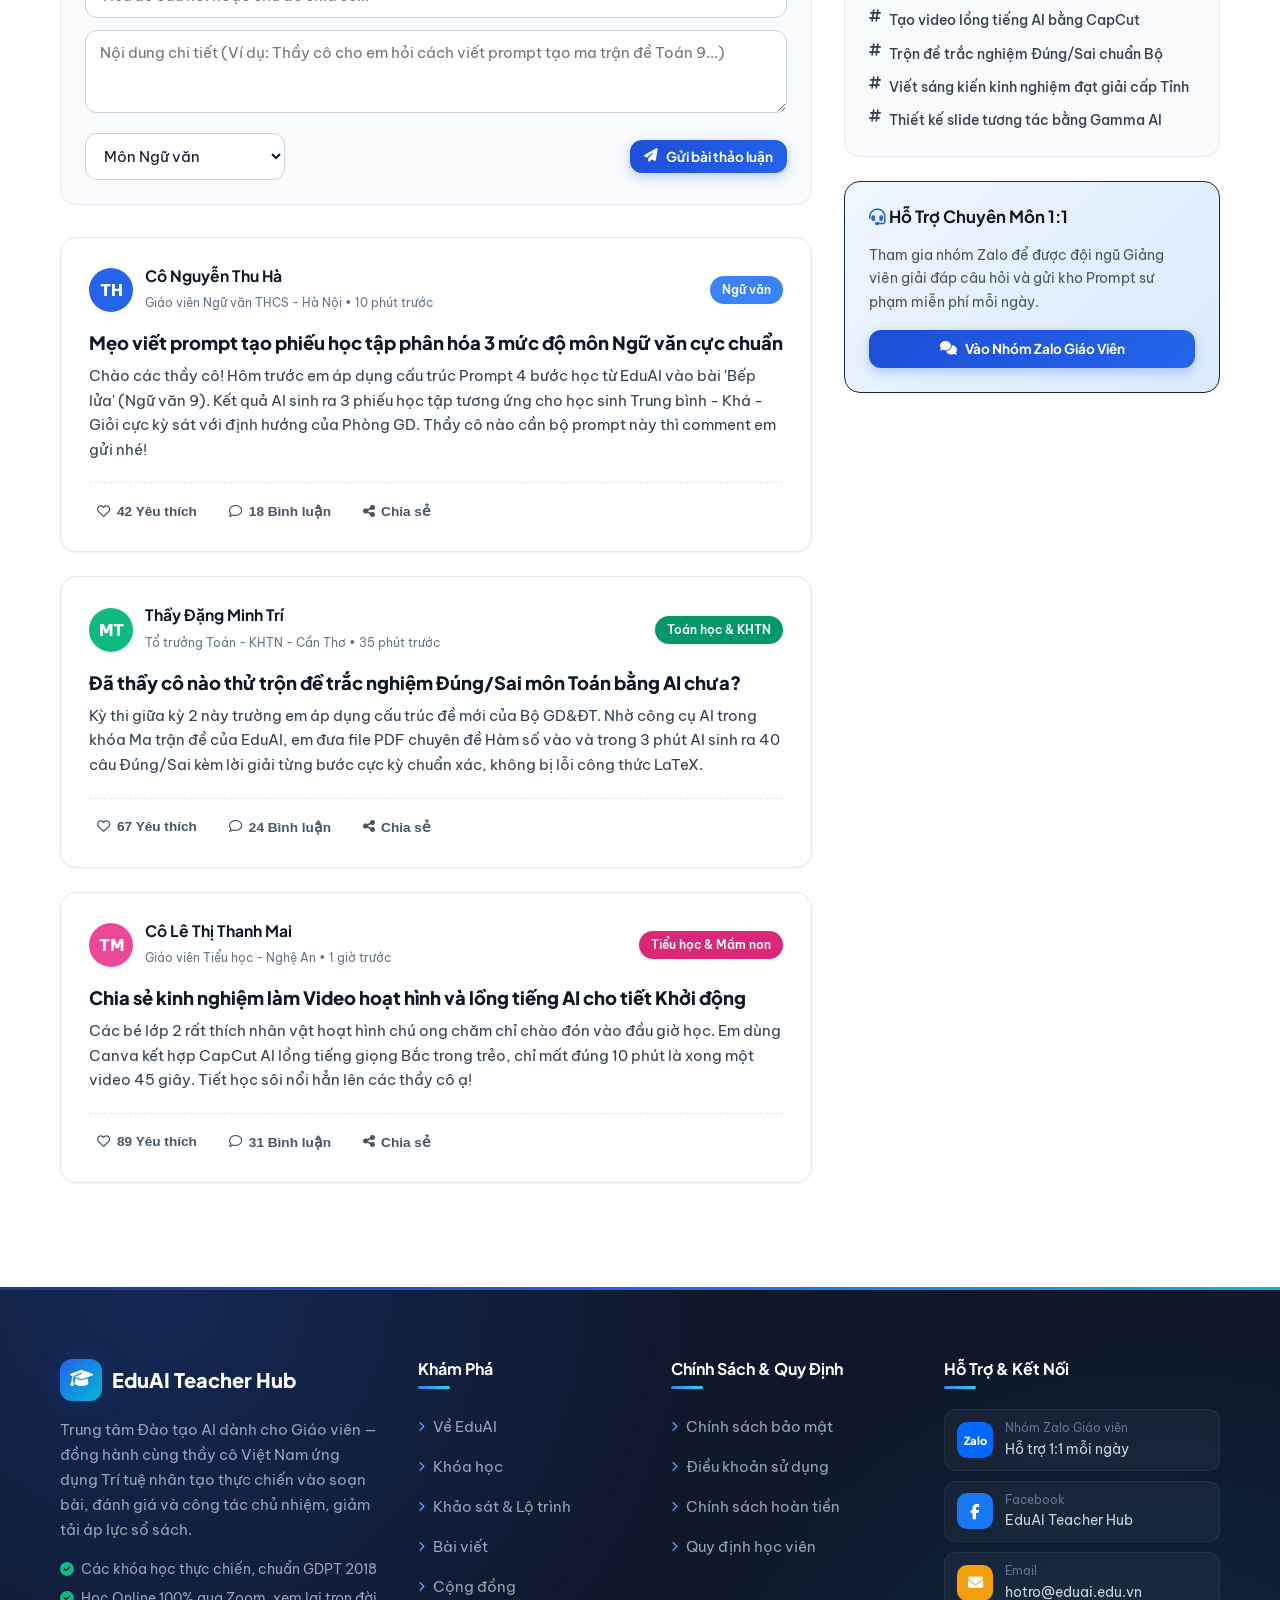
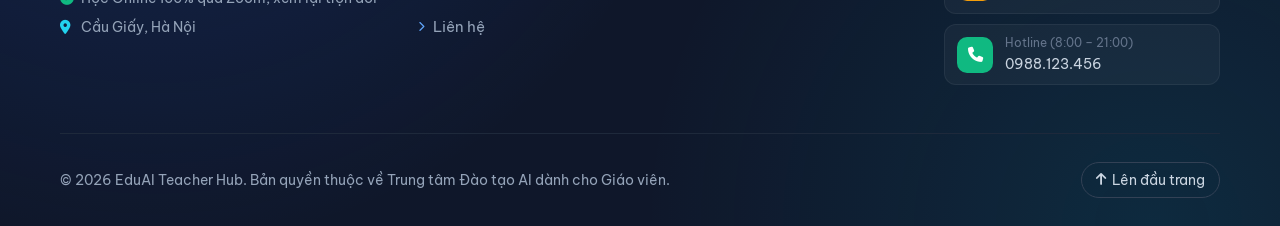
==== commit efad5b77: "Thêm hệ thống Bài viết: blog.html, post.html + mục Bài viết trên header - 4 bài viết ([4.1], [4.2], " ====
--- a/index.html
+++ b/index.html
@@ -90,6 +90,20 @@
               <li><a href="index.html?loc=skkn#courses"><span class="dd-icon"><i class="fa-solid fa-lightbulb"></i></span><span class="dd-text"><strong>Sáng kiến kinh nghiệm</strong><small>599.000đ</small></span></a></li>
               <li><a href="index.html?loc=game_app#courses"><span class="dd-icon"><i class="fa-solid fa-gamepad"></i></span><span class="dd-text"><strong>Trò chơi học tập</strong><small>499.000đ</small></span></a></li>
               <li><a href="index.html?loc=hanh_chinh#courses"><span class="dd-icon"><i class="fa-solid fa-folder-open"></i></span><span class="dd-text"><strong>Hành chính &amp; Tài liệu</strong><small>299.000đ</small></span></a></li>
+            </ul>
+          </li>
+
+          <li class="nav-item" data-nav="blog">
+            <div class="nav-row">
+              <a href="blog.html" class="nav-link"><i class="fa-solid fa-newspaper"></i> Bài viết</a>
+              <button type="button" class="nav-caret" data-dd-toggle data-gate-exempt aria-expanded="false" aria-label="Mục con của Bài viết"><i class="fa-solid fa-chevron-down"></i></button>
+            </div>
+            <ul class="nav-dropdown">
+              <li><a href="blog.html"><span class="dd-icon"><i class="fa-solid fa-newspaper"></i></span><span class="dd-text"><strong>Tất cả bài viết</strong><small>Kiến thức AI thực chiến cho giáo viên</small></span></a></li>
+              <li><a href="blog.html?cm=lo_trinh"><span class="dd-icon"><i class="fa-solid fa-route"></i></span><span class="dd-text"><strong>Lộ trình</strong><small>Bắt đầu với AI từ con số 0</small></span></a></li>
+              <li><a href="blog.html?cm=huong_dan"><span class="dd-icon"><i class="fa-solid fa-screwdriver-wrench"></i></span><span class="dd-text"><strong>Hướng dẫn</strong><small>Thao tác từng bước, xử lý lỗi</small></span></a></li>
+              <li><a href="blog.html?cm=prompt"><span class="dd-icon"><i class="fa-solid fa-wand-magic-sparkles"></i></span><span class="dd-text"><strong>Kỹ năng Prompt</strong><small>Công thức viết câu lệnh hiệu quả</small></span></a></li>
+              <li><a href="blog.html?cm=thuc_chien"><span class="dd-icon"><i class="fa-solid fa-bolt"></i></span><span class="dd-text"><strong>Thực chiến</strong><small>Bộ mẫu câu lệnh dùng ngay</small></span></a></li>
             </ul>
           </li>
 
@@ -542,6 +556,7 @@
             <li><a href="#about"><i class="fa-solid fa-chevron-right"></i> Về EduAI</a></li>
             <li><a href="#courses"><i class="fa-solid fa-chevron-right"></i> Khóa học</a></li>
             <li><a href="#survey-section"><i class="fa-solid fa-chevron-right"></i> Khảo sát &amp; Lộ trình</a></li>
+            <li><a href="blog.html"><i class="fa-solid fa-chevron-right"></i> Bài viết</a></li>
             <li><a href="#forum"><i class="fa-solid fa-chevron-right"></i> Cộng đồng</a></li>
             <li><a href="#contact"><i class="fa-solid fa-chevron-right"></i> Liên hệ</a></li>
           </ul>
--- a/css/style.css
+++ b/css/style.css
@@ -2758,6 +2758,12 @@
   .user-chip-name { display: none; }
 }
 
+/* 1200–1299px: menu 5 mục + tên người dùng dễ chật → thu gọn tên và khoảng đệm */
+@media (min-width: 1200px) and (max-width: 1299px) {
+  .nav-link { padding-left: 9px; font-size: 0.9rem; }
+  .user-chip-name { max-width: 84px; }
+}
+
 /* Dưới 1024px: menu thành bảng dọc mở bằng nút ☰ */
 @media (max-width: 1023px) {
   :root {
--- a/css/assistant.css
+++ b/css/assistant.css
@@ -11,7 +11,7 @@
 
 /* Toast nhích lên để không đè nút nổi */
 body.has-ai-fab .toast-container {
-  bottom: 104px;
+  bottom: 118px;
 }
 
 /* Popup đang mở: toast dời sang trái popup */
@@ -21,62 +21,96 @@
   }
 }
 
-/* ---------- Nút nổi ---------- */
+/* ---------- Nút nổi: linh vật robot đội mũ, quầng sáng vàng cam ---------- */
 .ai-fab {
   position: fixed;
-  right: 24px;
-  bottom: 24px;
+  right: 22px;
+  bottom: 22px;
   z-index: 1910;
-  width: 62px;
-  height: 62px;
+  width: 76px;
+  height: 76px;
+  padding: 0;
   border: none;
   border-radius: 50%;
-  background: linear-gradient(135deg, var(--primary-600), var(--cyan-500));
-  color: var(--white);
-  font-size: 1.55rem;
+  background: transparent;
   cursor: pointer;
-  box-shadow: 0 10px 28px rgba(37, 99, 235, 0.4);
-  transition: transform var(--transition-normal), box-shadow var(--transition-normal);
-}
-
-/* Vòng sáng lan tỏa thu hút sự chú ý */
-.ai-fab::before {
+  -webkit-tap-highlight-color: transparent;
+}
+
+/* 2 vòng sáng cam lan tỏa so le */
+.ai-fab::before,
+.ai-fab::after {
   content: "";
   position: absolute;
+  inset: 2px;
+  z-index: 0;
+  border-radius: 50%;
+  border: 3px solid #F97316;
+  animation: aiPulse 2.2s ease-out infinite;
+  pointer-events: none;
+}
+
+.ai-fab::after {
+  border-color: #FBBF24;
+  animation-delay: 1.1s;
+}
+
+/* Quầng sáng vàng cam phía sau linh vật */
+.ai-fab-glow {
+  position: absolute;
+  inset: -14px;
+  z-index: 0;
+  border-radius: 50%;
+  background: radial-gradient(circle, rgba(255, 159, 67, 0.9) 0%, rgba(249, 115, 22, 0.5) 38%, rgba(249, 115, 22, 0) 70%);
+  animation: aiGlow 2.2s ease-in-out infinite;
+  pointer-events: none;
+}
+
+.ai-fab-icon {
+  position: absolute;
+  z-index: 1;
   inset: 0;
-  border-radius: 50%;
-  border: 2px solid var(--cyan-400);
-  animation: aiPulse 2.4s ease-out infinite;
-  pointer-events: none;
-}
-
-.ai-fab:hover {
-  transform: translateY(-2px) scale(1.05);
-  box-shadow: 0 14px 32px rgba(37, 99, 235, 0.5);
+  display: flex;
+  align-items: center;
+  justify-content: center;
+  transition: opacity 0.25s ease, transform 0.3s cubic-bezier(0.16, 1, 0.3, 1);
+}
+
+.ai-fab .ai-mascot {
+  width: 100%;
+  height: 100%;
+  overflow: visible;
+  filter: drop-shadow(0 0 4px #FFB347) drop-shadow(0 0 10px rgba(249, 115, 22, 0.75)) drop-shadow(0 6px 10px rgba(30, 58, 138, 0.3));
+  transform-origin: 50% 60%;
+  animation: aiBeat 2.8s ease-in-out infinite;
+}
+
+.ai-fab:hover .ai-mascot {
+  animation-play-state: paused;
+  transform: translateY(-3px) scale(1.06);
 }
 
 .ai-fab:focus-visible {
   outline: 3px solid #93C5FD;
-  outline-offset: 3px;
-}
-
-.ai-fab.is-active::before {
+  outline-offset: 4px;
+}
+
+.ai-fab-close {
+  inset: 8px;
+  border-radius: 50%;
+  background: linear-gradient(135deg, var(--primary-600), var(--cyan-500));
+  box-shadow: 0 10px 24px rgba(37, 99, 235, 0.4);
+  color: var(--white);
+  font-size: 1.5rem;
+  opacity: 0;
+  transform: rotate(-90deg) scale(0.6);
+}
+
+.ai-fab.is-active::before,
+.ai-fab.is-active::after,
+.ai-fab.is-active .ai-fab-glow {
   animation: none;
   opacity: 0;
-}
-
-.ai-fab-icon {
-  position: absolute;
-  inset: 0;
-  display: flex;
-  align-items: center;
-  justify-content: center;
-  transition: opacity 0.25s ease, transform 0.3s cubic-bezier(0.16, 1, 0.3, 1);
-}
-
-.ai-fab-close {
-  opacity: 0;
-  transform: rotate(-90deg) scale(0.6);
 }
 
 .ai-fab.is-active .ai-fab-open {
@@ -87,13 +121,42 @@
 .ai-fab.is-active .ai-fab-close {
   opacity: 1;
   transform: none;
+}
+
+/* Linh vật ở đầu popup, màn chào và cạnh câu trả lời */
+.ai-widget-avatar .ai-mascot,
+.ai-avatar.is-mascot .ai-mascot,
+.ai-welcome-icon.is-mascot .ai-mascot {
+  width: 100%;
+  height: 100%;
+}
+
+.ai-welcome-icon.is-mascot {
+  width: 84px;
+  height: 84px;
+  padding: 0;
+  background: radial-gradient(circle, rgba(255, 179, 71, 0.45) 0%, rgba(249, 115, 22, 0) 70%);
+  box-shadow: none;
+  border-radius: 50%;
+}
+
+.ai-widget:not(.is-expanded) .ai-welcome-icon.is-mascot {
+  width: 72px;
+  height: 72px;
+}
+
+.ai-avatar.is-mascot {
+  padding: 2px;
+  background: var(--white);
+  border: 1px solid var(--slate-200);
+  box-shadow: var(--shadow-sm);
 }
 
 /* ---------- Lời mời cạnh nút nổi ---------- */
 .ai-teaser {
   position: fixed;
   right: 24px;
-  bottom: 100px;
+  bottom: 114px;
   z-index: 1905;
   display: flex;
   flex-direction: column;
@@ -138,10 +201,10 @@
 .ai-widget {
   position: fixed;
   right: 24px;
-  bottom: 100px;
+  bottom: 114px;
   z-index: 1900;
   width: 420px;
-  height: min(660px, calc(100dvh - 124px));
+  height: min(660px, calc(100dvh - 138px));
   display: flex;
   flex-direction: column;
   overflow: hidden;
@@ -162,7 +225,7 @@
 
 .ai-widget.is-expanded {
   width: min(920px, calc(100vw - 48px));
-  height: calc(100dvh - 124px);
+  height: calc(100dvh - 138px);
 }
 
 .ai-widget-head {
@@ -176,16 +239,17 @@
 }
 
 .ai-widget-avatar {
-  width: 40px;
-  height: 40px;
+  width: 42px;
+  height: 42px;
   flex-shrink: 0;
   border-radius: 12px;
   display: flex;
   align-items: center;
   justify-content: center;
-  background: rgba(255, 255, 255, 0.16);
-  border: 1px solid rgba(255, 255, 255, 0.25);
-  font-size: 1.1rem;
+  padding: 3px;
+  background: var(--white);
+  border: 2px solid #FDBA74;
+  box-shadow: 0 0 12px rgba(249, 115, 22, 0.55);
 }
 
 .ai-widget-title {
@@ -767,8 +831,20 @@
 }
 
 @keyframes aiPulse {
-  0% { transform: scale(1); opacity: 0.8; }
-  100% { transform: scale(1.45); opacity: 0; }
+  0% { transform: scale(1); opacity: 0.9; }
+  100% { transform: scale(1.75); opacity: 0; }
+}
+
+@keyframes aiBeat {
+  0%, 62%, 100% { transform: scale(1) rotate(0); }
+  70% { transform: scale(1.16) rotate(-6deg); }
+  78% { transform: scale(0.96) rotate(4deg); }
+  86% { transform: scale(1.08) rotate(-2deg); }
+}
+
+@keyframes aiGlow {
+  0%, 100% { opacity: 0.75; transform: scale(1); }
+  50% { opacity: 1; transform: scale(1.12); }
 }
 
 /* Khung nhỏ: gọn lại cho vừa 420px */
@@ -798,20 +874,19 @@
 /* Điện thoại: popup toàn màn hình */
 @media (max-width: 600px) {
   .ai-fab {
-    right: 16px;
-    bottom: 16px;
-    width: 56px;
-    height: 56px;
-    font-size: 1.35rem;
+    right: 14px;
+    bottom: 14px;
+    width: 68px;
+    height: 68px;
   }
 
   .ai-teaser {
     right: 16px;
-    bottom: 84px;
+    bottom: 96px;
   }
 
   body.has-ai-fab .toast-container {
-    bottom: 88px;
+    bottom: 100px;
   }
 
   .ai-widget,
@@ -843,7 +918,10 @@
   .ai-welcome,
   .ai-hint,
   .ai-teaser { animation: none; }
-  .ai-fab::before { animation: none; }
+  .ai-fab::before,
+  .ai-fab::after,
+  .ai-fab-glow,
+  .ai-fab .ai-mascot { animation: none; }
   .ai-widget { transition: none; }
 }
 
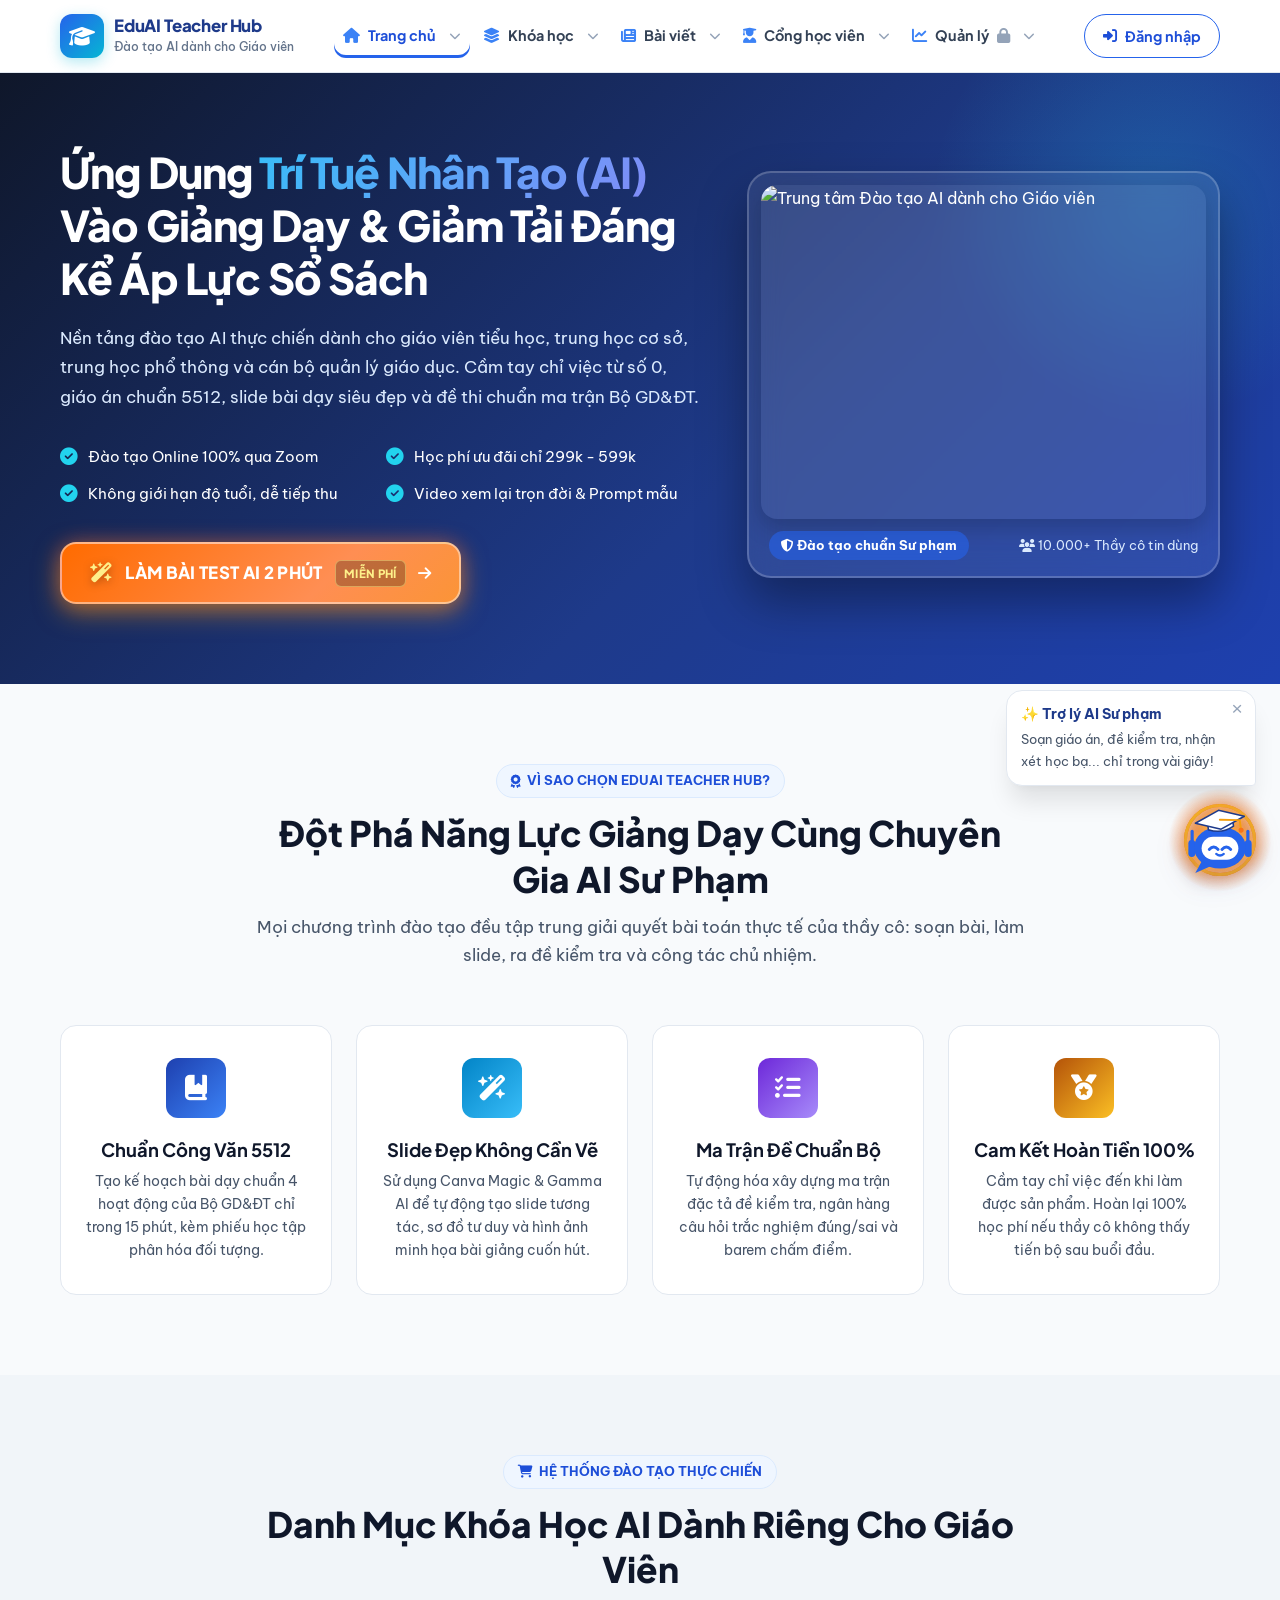
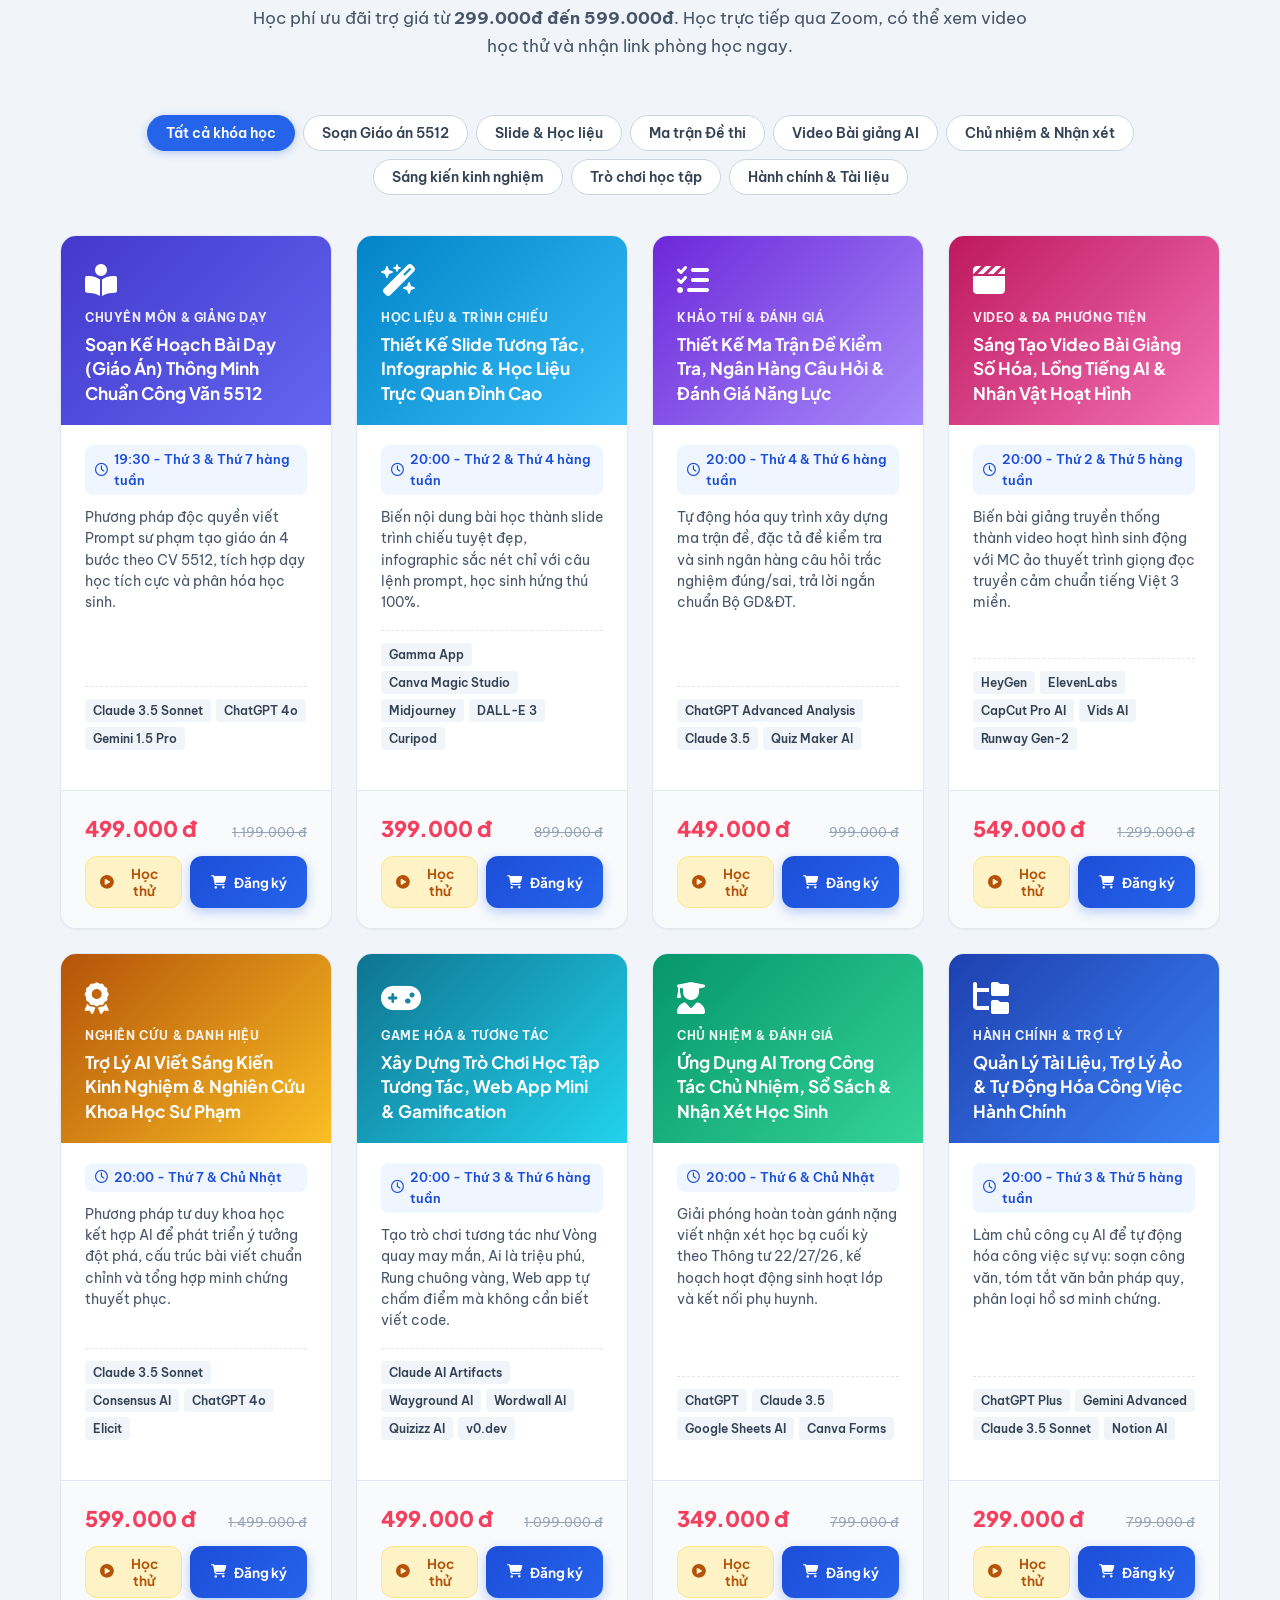
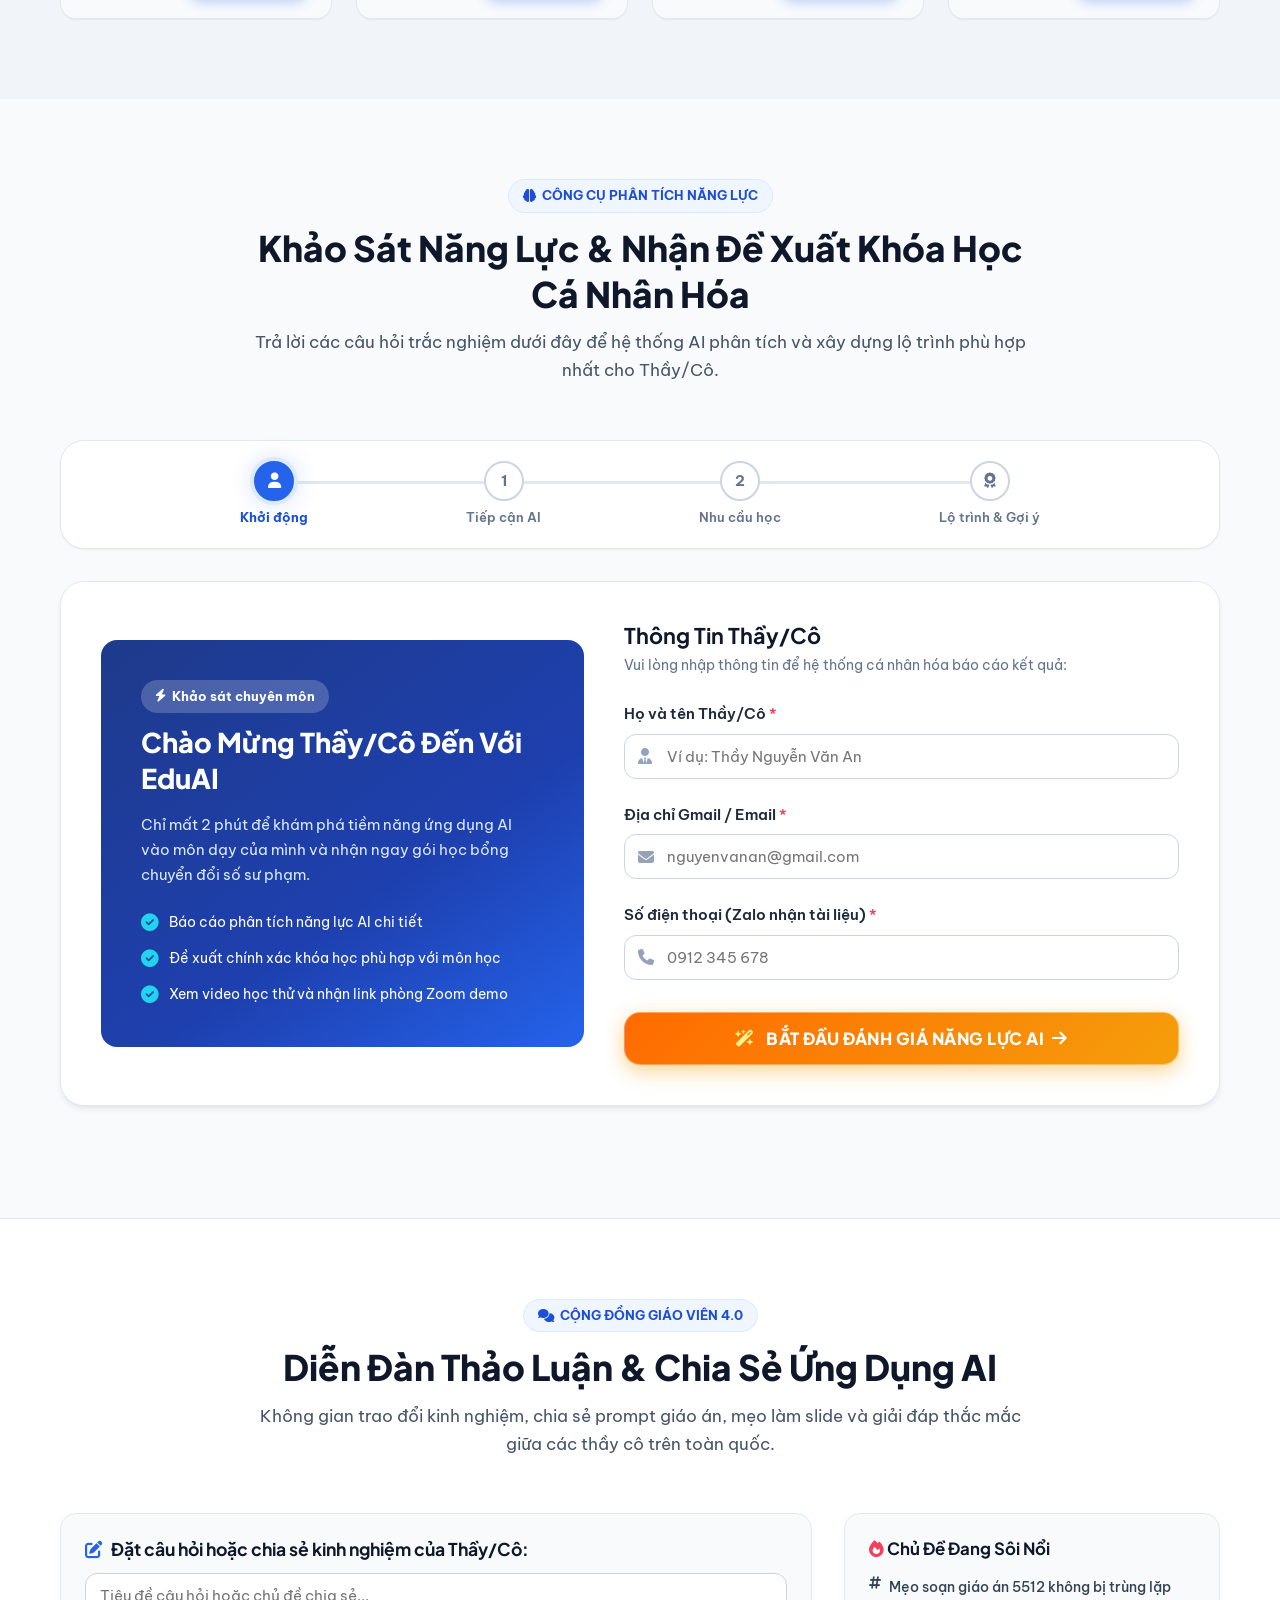
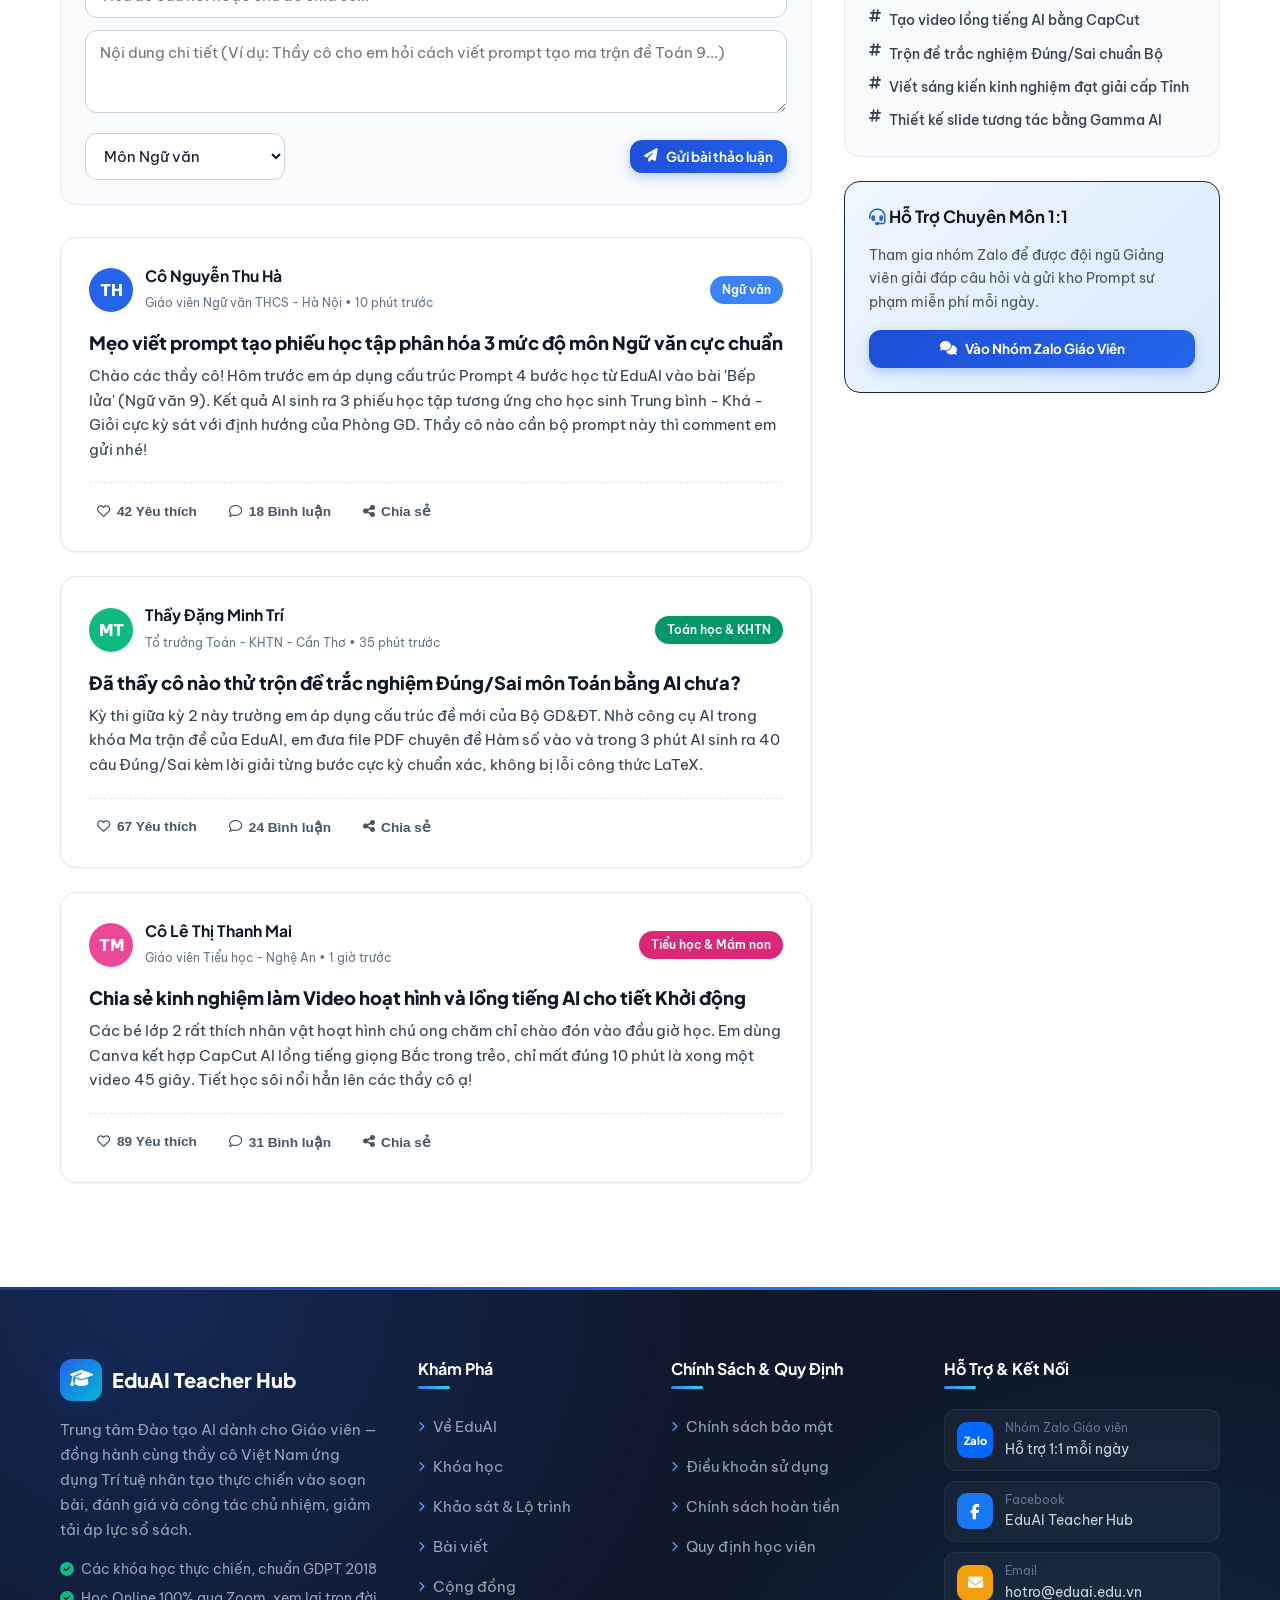
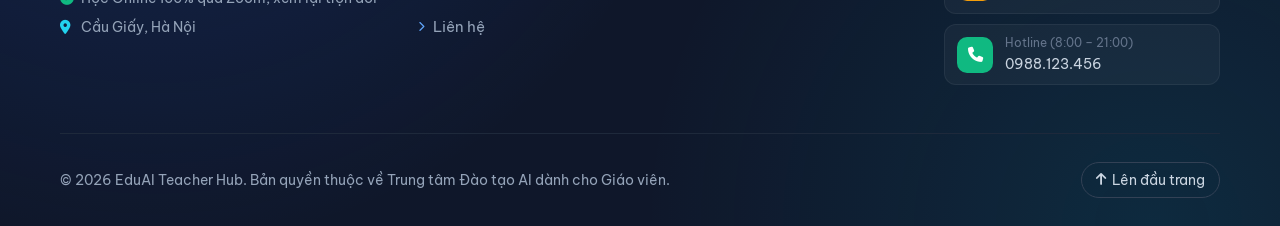
==== commit 2fbf8ff4: "Thêm Game Kéo Co Từ Tài Liệu: keo-co.html + /api/quiz (Gemini tạo câu hỏi) Co-Authored-By: Claude Op" ====
--- a/index.html
+++ b/index.html
@@ -71,6 +71,7 @@
               <li><a href="index.html#about"><span class="dd-icon"><i class="fa-solid fa-award"></i></span><span class="dd-text"><strong>Giới thiệu</strong><small>Vì sao chọn EduAI Teacher Hub</small></span></a></li>
               <li><a href="index.html#survey-section"><span class="dd-icon"><i class="fa-solid fa-route"></i></span><span class="dd-text"><strong>Khảo sát &amp; Lộ trình</strong><small>Đánh giá năng lực AI, nhận lộ trình riêng</small></span></a></li>
               <li><a href="index.html#forum"><span class="dd-icon"><i class="fa-solid fa-comments"></i></span><span class="dd-text"><strong>Diễn đàn</strong><small>Chia sẻ prompt &amp; kinh nghiệm dạy học</small></span></a></li>
+              <li><a href="keo-co.html"><span class="dd-icon"><i class="fa-solid fa-gamepad"></i></span><span class="dd-text"><strong>Game Kéo Co AI</strong><small>Tải giáo án, AI tạo câu hỏi thi đấu 2 đội</small></span></a></li>
               <li><a href="index.html#contact"><span class="dd-icon"><i class="fa-solid fa-headset"></i></span><span class="dd-text"><strong>Liên hệ</strong><small>Zalo, Hotline, Email hỗ trợ</small></span></a></li>
             </ul>
           </li>
